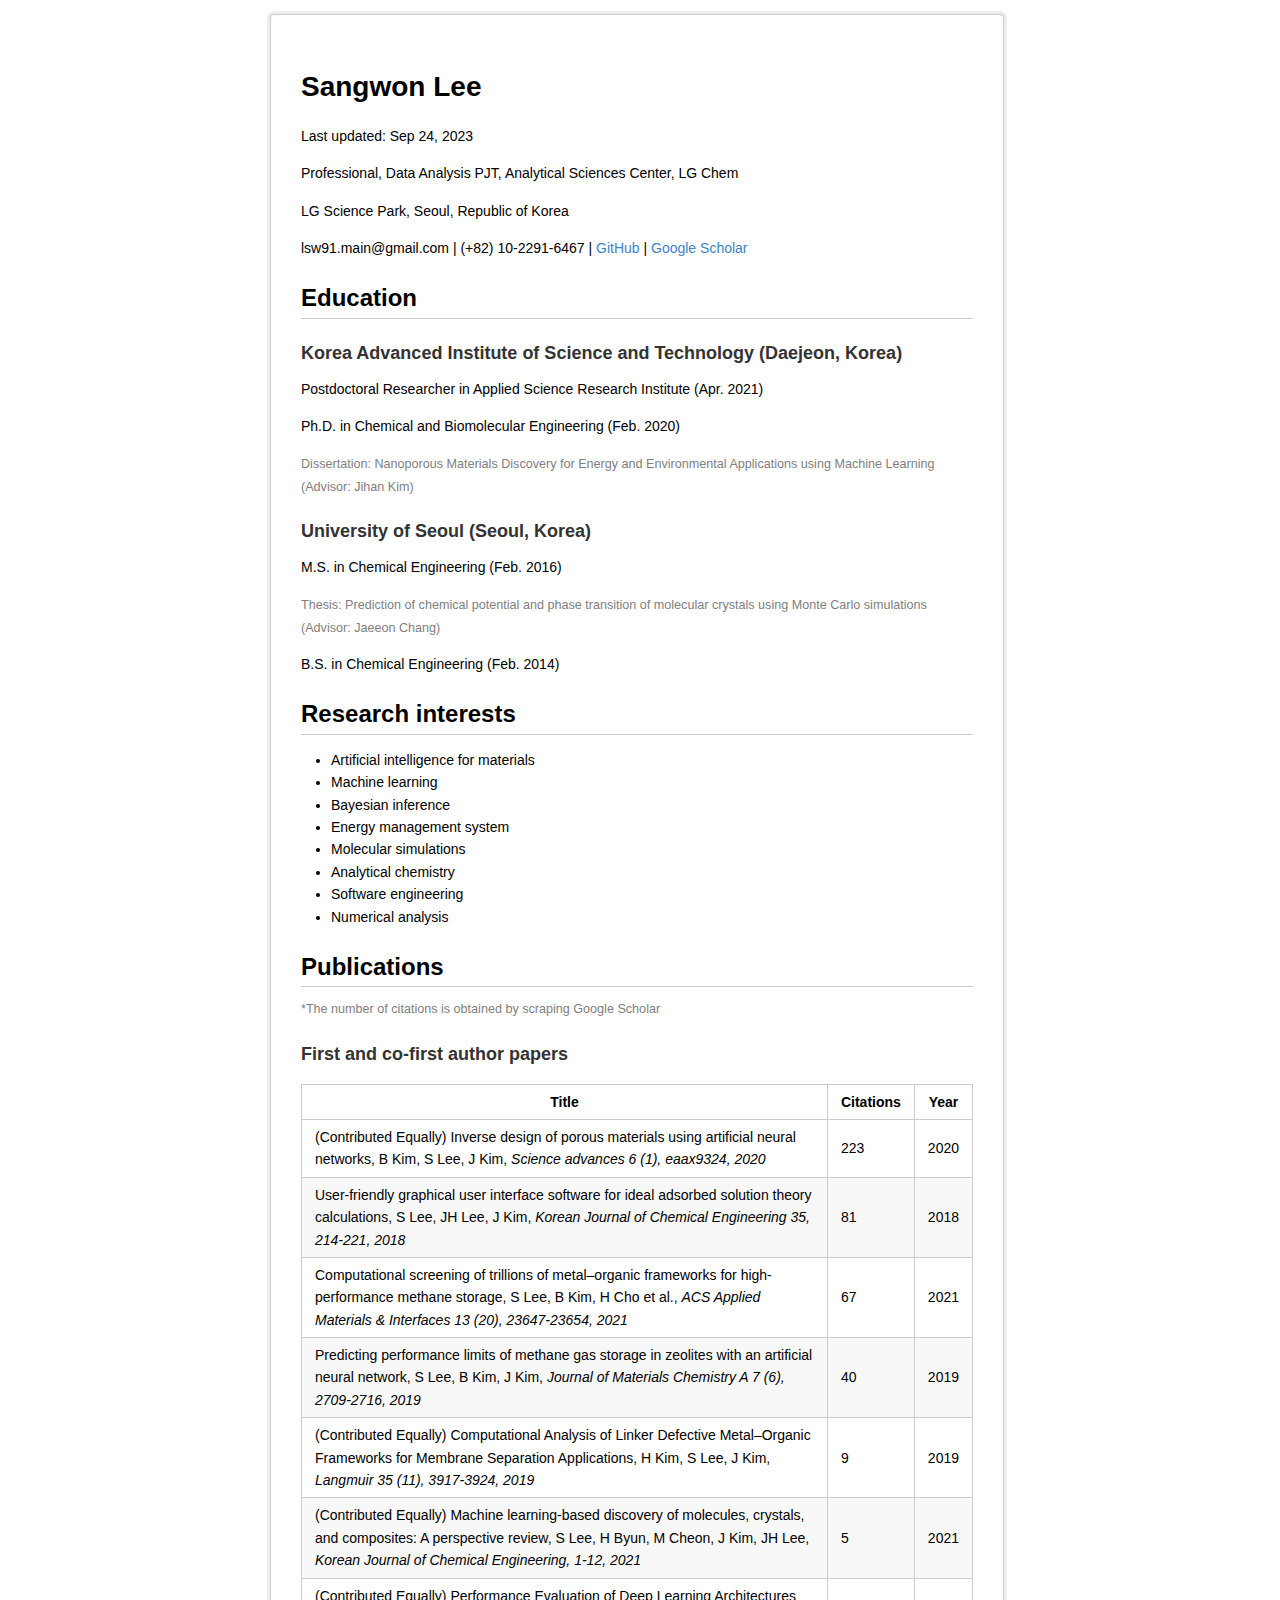
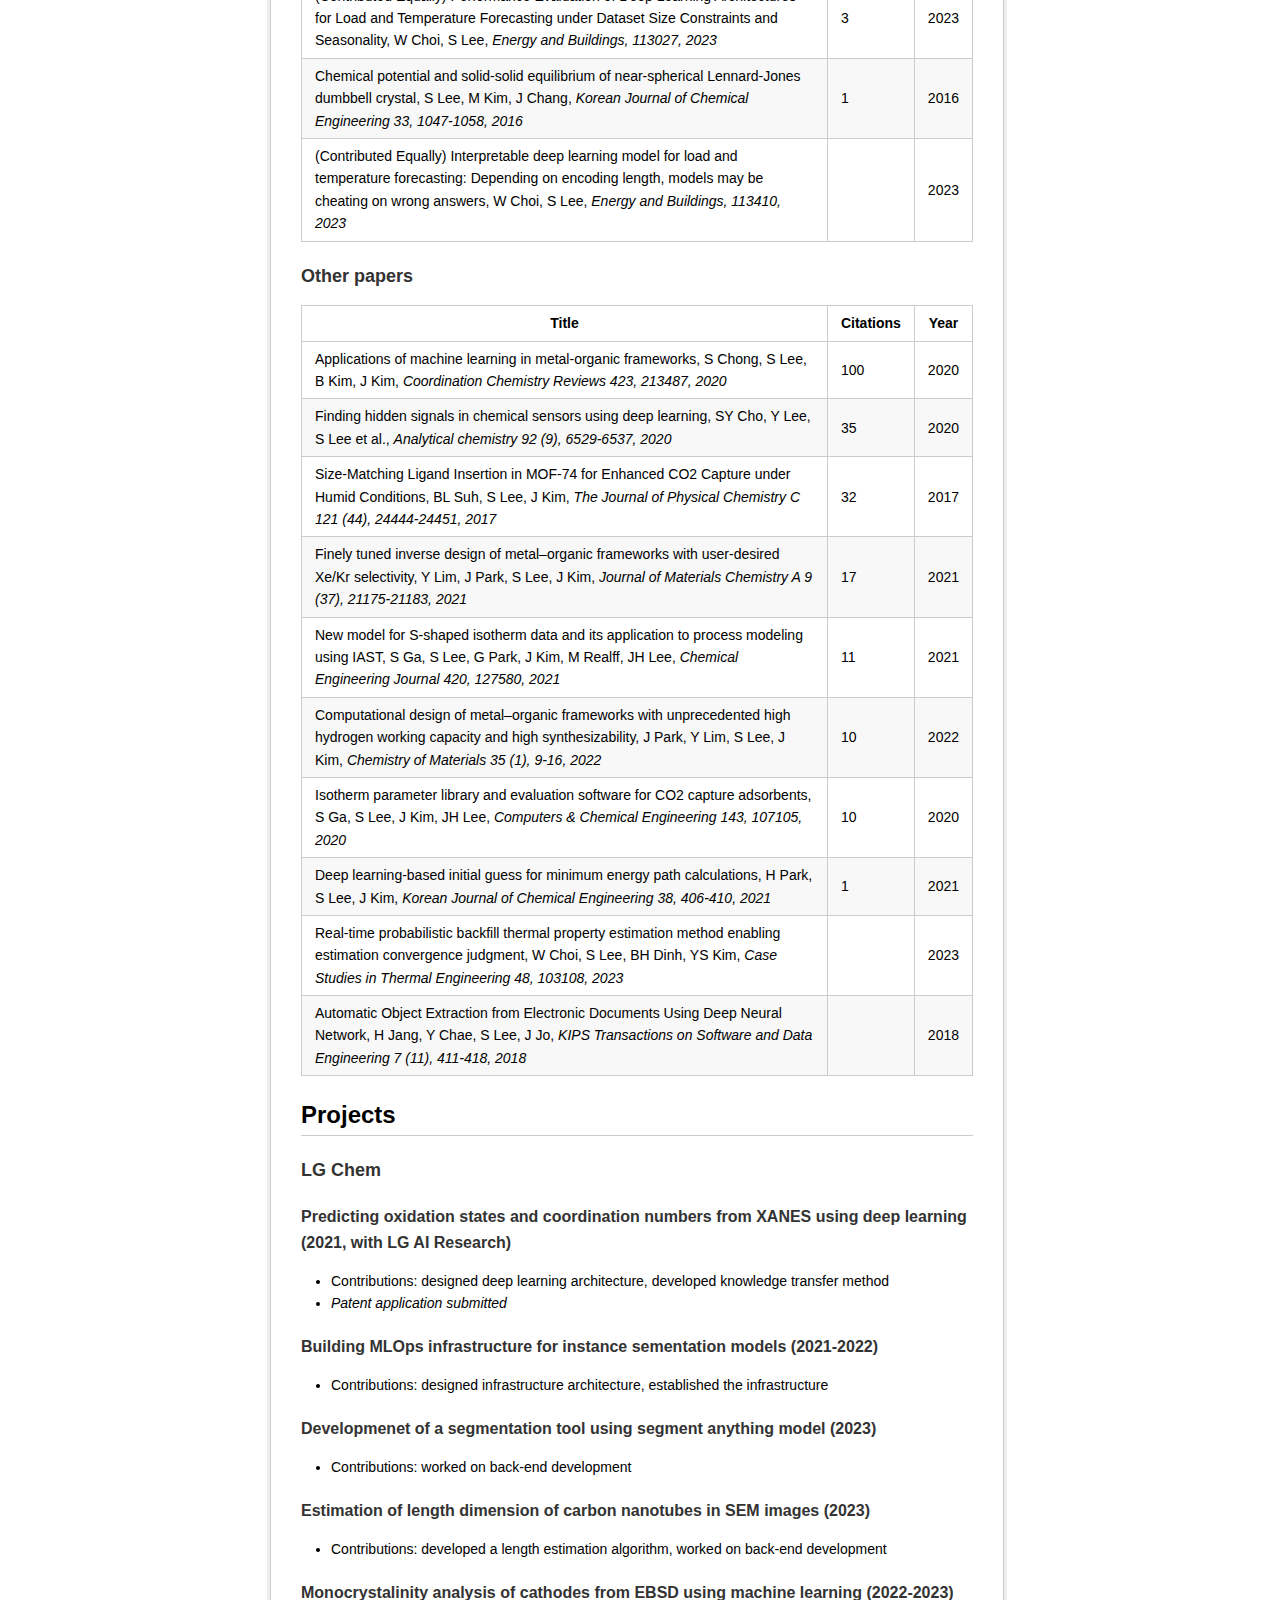
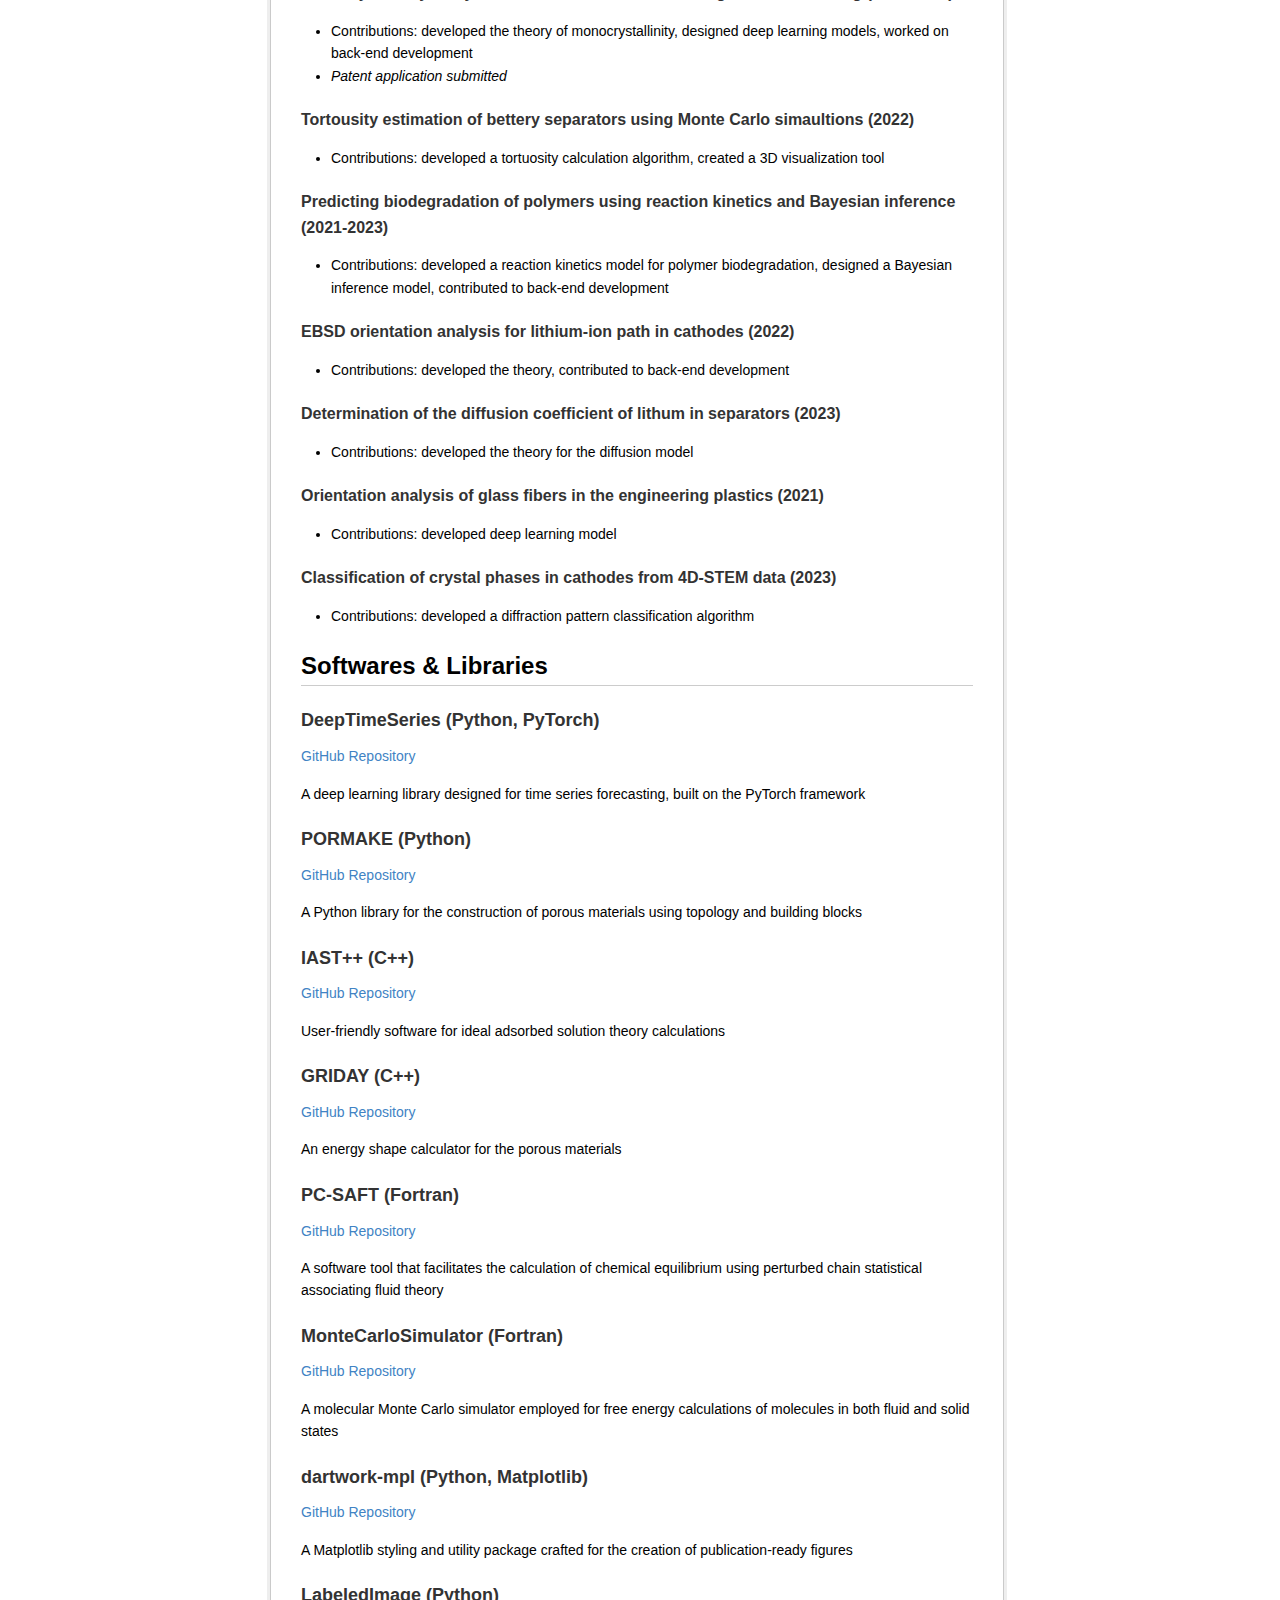
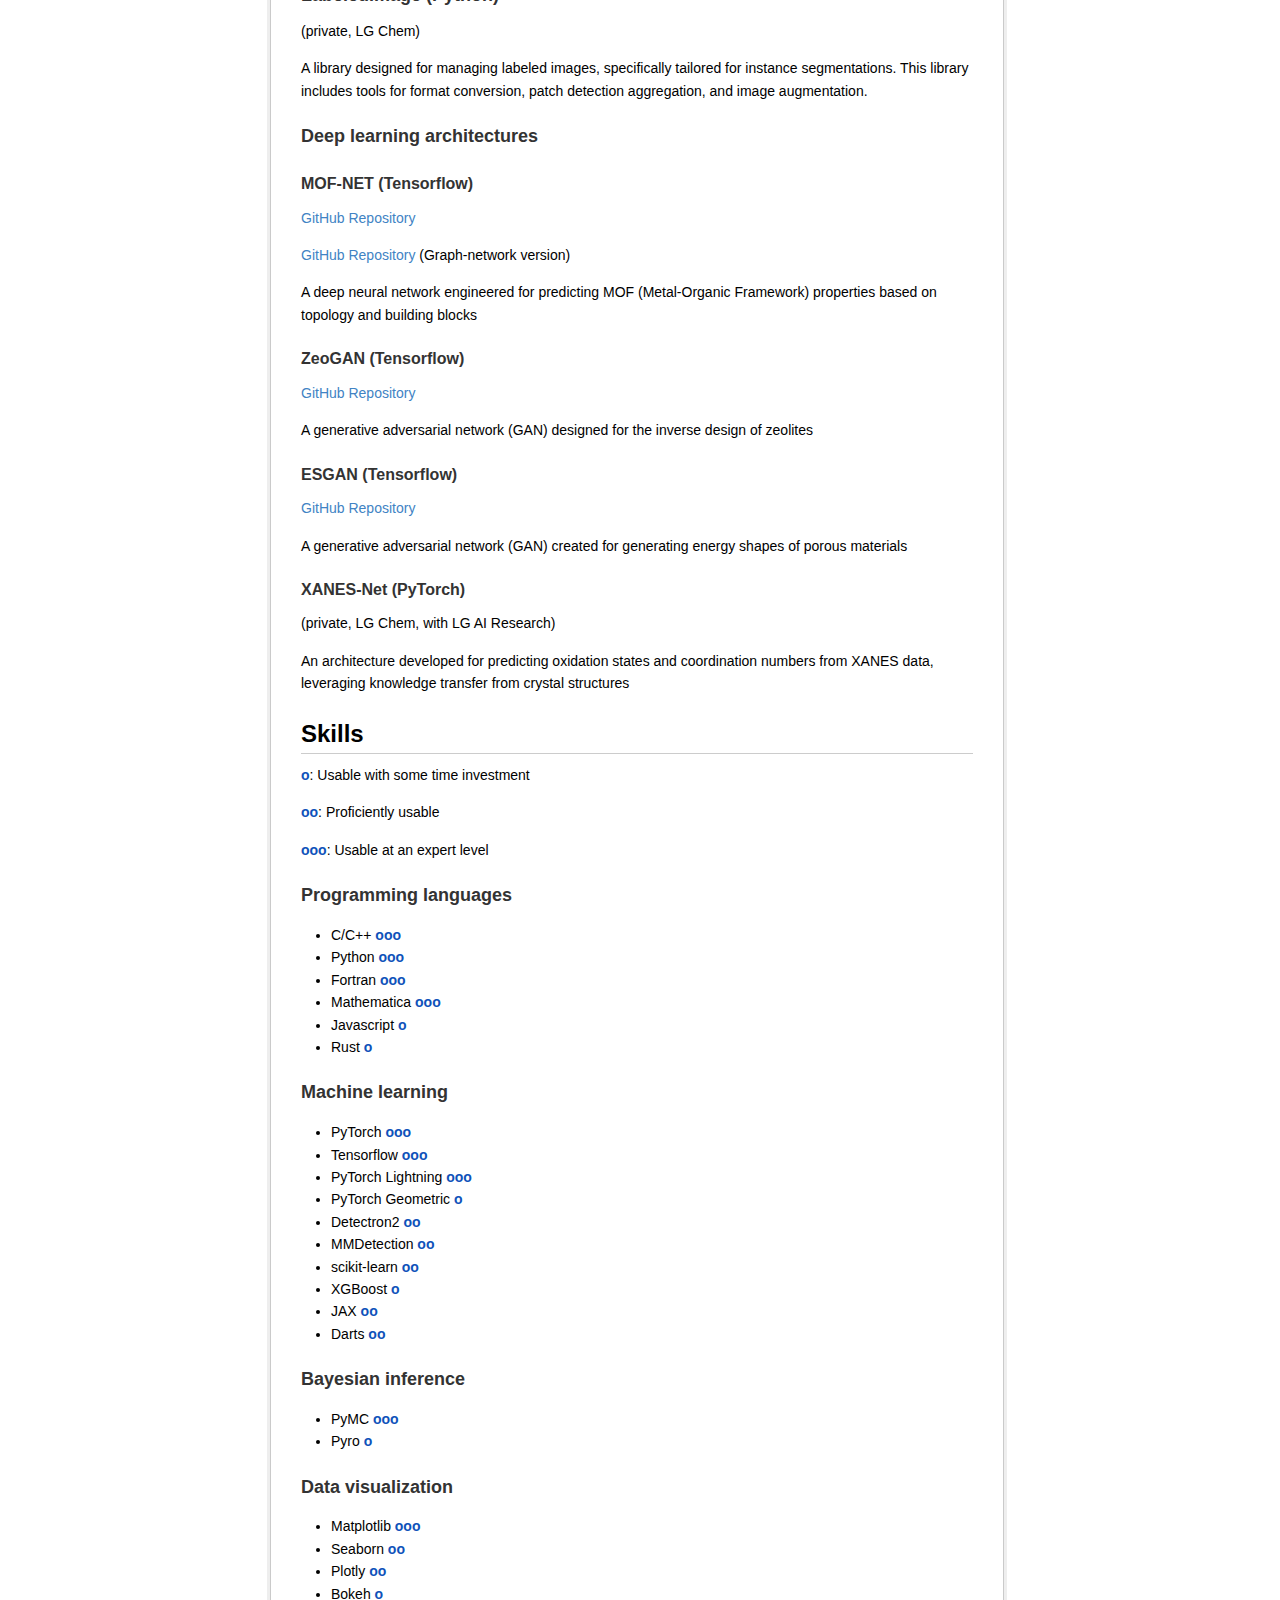
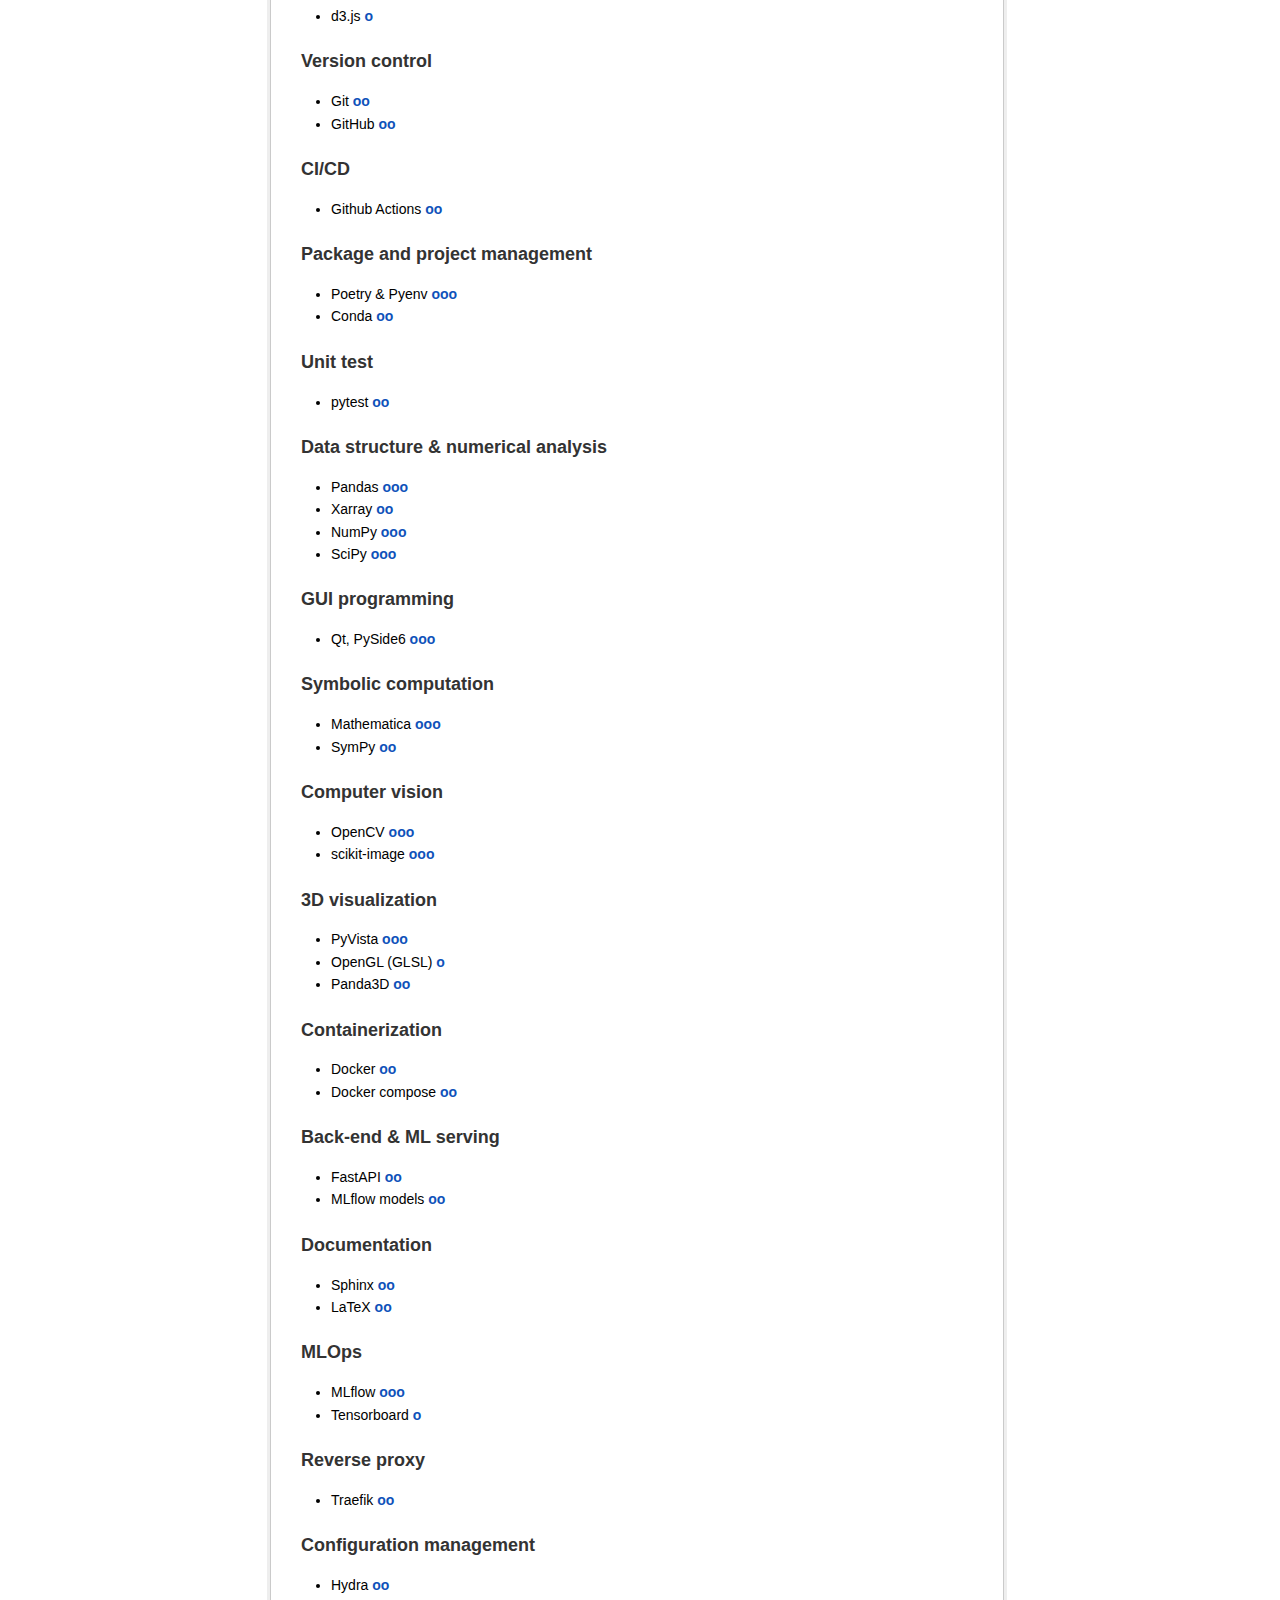
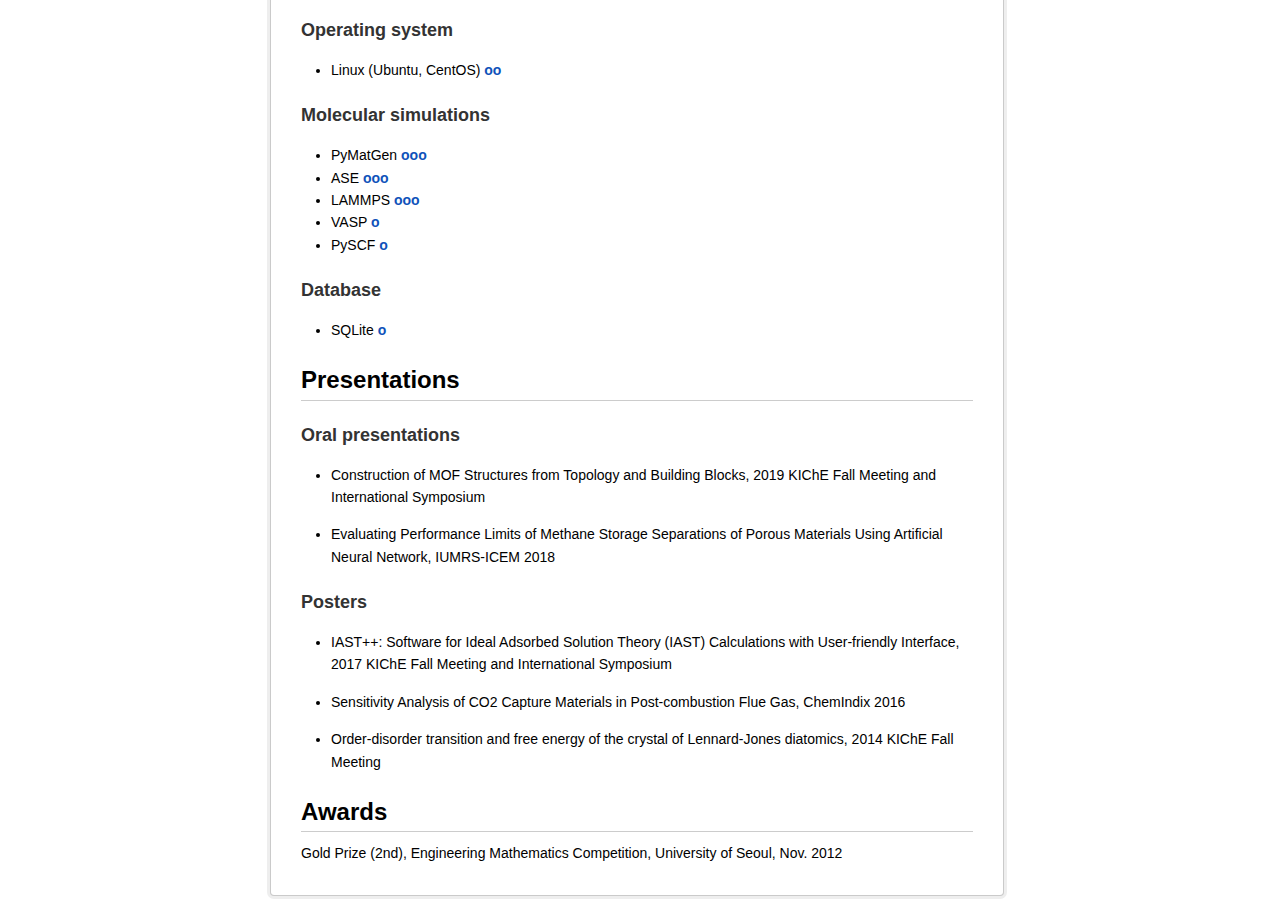
==== index.html @ 7bcf4562 "Update CV" ====
<!DOCTYPE html>
<html xmlns="http://www.w3.org/1999/xhtml" lang="" xml:lang="">
<head>
  <meta charset="utf-8" />
  <meta name="generator" content="pandoc" />
  <meta name="viewport" content="width=device-width, initial-scale=1.0, user-scalable=yes" />
  <title>Sangwon Lee</title>
  <style>
    code{white-space: pre-wrap;}
    span.smallcaps{font-variant: small-caps;}
    span.underline{text-decoration: underline;}
    div.column{display: inline-block; vertical-align: top; width: 50%;}
    div.hanging-indent{margin-left: 1.5em; text-indent: -1.5em;}
    ul.task-list{list-style: none;}
    .display.math{display: block; text-align: center; margin: 0.5rem auto;}
  </style>
  <link rel="stylesheet" href="github-pandoc.css" />
  <!--[if lt IE 9]>
    <script src="//cdnjs.cloudflare.com/ajax/libs/html5shiv/3.7.3/html5shiv-printshiv.min.js"></script>
  <![endif]-->
</head>
<body>
<header id="title-block-header">
<h1 class="title">Sangwon Lee</h1>
</header>
<p>Last updated: Sep 24, 2023</p>
<p>Professional, Data Analysis PJT, Analytical Sciences Center, LG
Chem</p>
<p>LG Science Park, Seoul, Republic of Korea</p>
<p>lsw91.main@gmail.com | (+82) 10-2291-6467 | <a
href="https://github.com/Sangwon91">GitHub</a> | <a
href="https://scholar.google.com/citations?user=-TInzSAAAAAJ">Google
Scholar</a></p>
<h2 id="education">Education</h2>
<h3
id="korea-advanced-institute-of-science-and-technology-daejeon-korea">Korea
Advanced Institute of Science and Technology (Daejeon, Korea)</h3>
<p>Postdoctoral Researcher in Applied Science Research Institute
(Apr. 2021)</p>
<p>Ph.D. in Chemical and Biomolecular Engineering (Feb. 2020)</p>
<p><span style="font-size: 90%; color: gray">Dissertation: Nanoporous
Materials Discovery for Energy and Environmental Applications using
Machine Learning (Advisor: Jihan Kim)</span></p>
<h3 id="university-of-seoul-seoul-korea">University of Seoul (Seoul,
Korea)</h3>
<p>M.S. in Chemical Engineering (Feb. 2016)</p>
<p><span style="font-size: 90%; color: gray">Thesis: Prediction of
chemical potential and phase transition of molecular crystals using
Monte Carlo simulations (Advisor: Jaeeon Chang)</span></p>
<p>B.S. in Chemical Engineering (Feb. 2014)</p>
<h2 id="research-interests">Research interests</h2>
<ul>
<li>Artificial intelligence for materials</li>
<li>Machine learning</li>
<li>Bayesian inference</li>
<li>Energy management system</li>
<li>Molecular simulations</li>
<li>Analytical chemistry</li>
<li>Software engineering</li>
<li>Numerical analysis</li>
</ul>
<h2 id="publications">Publications</h2>
<p><span style="font-size: 90%; color: gray">*The number of citations is
obtained by scraping Google Scholar</span></p>
<h3 id="first-and-co-first-author-papers">First and co-first author
papers</h3>
<table>
<colgroup>
<col style="width: 92%" />
<col style="width: 4%" />
<col style="width: 2%" />
</colgroup>
<thead>
<tr class="header">
<th>Title</th>
<th>Citations</th>
<th>Year</th>
</tr>
</thead>
<tbody>
<tr class="odd">
<td>(Contributed Equally) Inverse design of porous materials using
artificial neural networks, B Kim, S Lee, J Kim, <em>Science advances 6
(1), eaax9324, 2020</em></td>
<td>223</td>
<td>2020</td>
</tr>
<tr class="even">
<td>User-friendly graphical user interface software for ideal adsorbed
solution theory calculations, S Lee, JH Lee, J Kim, <em>Korean Journal
of Chemical Engineering 35, 214-221, 2018</em></td>
<td>81</td>
<td>2018</td>
</tr>
<tr class="odd">
<td>Computational screening of trillions of metal–organic frameworks for
high-performance methane storage, S Lee, B Kim, H Cho et al., <em>ACS
Applied Materials &amp; Interfaces 13 (20), 23647-23654, 2021</em></td>
<td>67</td>
<td>2021</td>
</tr>
<tr class="even">
<td>Predicting performance limits of methane gas storage in zeolites
with an artificial neural network, S Lee, B Kim, J Kim, <em>Journal of
Materials Chemistry A 7 (6), 2709-2716, 2019</em></td>
<td>40</td>
<td>2019</td>
</tr>
<tr class="odd">
<td>(Contributed Equally) Computational Analysis of Linker Defective
Metal–Organic Frameworks for Membrane Separation Applications, H Kim, S
Lee, J Kim, <em>Langmuir 35 (11), 3917-3924, 2019</em></td>
<td>9</td>
<td>2019</td>
</tr>
<tr class="even">
<td>(Contributed Equally) Machine learning-based discovery of molecules,
crystals, and composites: A perspective review, S Lee, H Byun, M Cheon,
J Kim, JH Lee, <em>Korean Journal of Chemical Engineering, 1-12,
2021</em></td>
<td>5</td>
<td>2021</td>
</tr>
<tr class="odd">
<td>(Contributed Equally) Performance Evaluation of Deep Learning
Architectures for Load and Temperature Forecasting under Dataset Size
Constraints and Seasonality, W Choi, S Lee, <em>Energy and Buildings,
113027, 2023</em></td>
<td>3</td>
<td>2023</td>
</tr>
<tr class="even">
<td>Chemical potential and solid-solid equilibrium of near-spherical
Lennard-Jones dumbbell crystal, S Lee, M Kim, J Chang, <em>Korean
Journal of Chemical Engineering 33, 1047-1058, 2016</em></td>
<td>1</td>
<td>2016</td>
</tr>
<tr class="odd">
<td>(Contributed Equally) Interpretable deep learning model for load and
temperature forecasting: Depending on encoding length, models may be
cheating on wrong answers, W Choi, S Lee, <em>Energy and Buildings,
113410, 2023</em></td>
<td></td>
<td>2023</td>
</tr>
</tbody>
</table>
<h3 id="other-papers">Other papers</h3>
<table>
<colgroup>
<col style="width: 92%" />
<col style="width: 5%" />
<col style="width: 2%" />
</colgroup>
<thead>
<tr class="header">
<th>Title</th>
<th>Citations</th>
<th>Year</th>
</tr>
</thead>
<tbody>
<tr class="odd">
<td>Applications of machine learning in metal-organic frameworks, S
Chong, S Lee, B Kim, J Kim, <em>Coordination Chemistry Reviews 423,
213487, 2020</em></td>
<td>100</td>
<td>2020</td>
</tr>
<tr class="even">
<td>Finding hidden signals in chemical sensors using deep learning, SY
Cho, Y Lee, S Lee et al., <em>Analytical chemistry 92 (9), 6529-6537,
2020</em></td>
<td>35</td>
<td>2020</td>
</tr>
<tr class="odd">
<td>Size-Matching Ligand Insertion in MOF-74 for Enhanced CO2 Capture
under Humid Conditions, BL Suh, S Lee, J Kim, <em>The Journal of
Physical Chemistry C 121 (44), 24444-24451, 2017</em></td>
<td>32</td>
<td>2017</td>
</tr>
<tr class="even">
<td>Finely tuned inverse design of metal–organic frameworks with
user-desired Xe/Kr selectivity, Y Lim, J Park, S Lee, J Kim, <em>Journal
of Materials Chemistry A 9 (37), 21175-21183, 2021</em></td>
<td>17</td>
<td>2021</td>
</tr>
<tr class="odd">
<td>New model for S-shaped isotherm data and its application to process
modeling using IAST, S Ga, S Lee, G Park, J Kim, M Realff, JH Lee,
<em>Chemical Engineering Journal 420, 127580, 2021</em></td>
<td>11</td>
<td>2021</td>
</tr>
<tr class="even">
<td>Computational design of metal–organic frameworks with unprecedented
high hydrogen working capacity and high synthesizability, J Park, Y Lim,
S Lee, J Kim, <em>Chemistry of Materials 35 (1), 9-16, 2022</em></td>
<td>10</td>
<td>2022</td>
</tr>
<tr class="odd">
<td>Isotherm parameter library and evaluation software for CO2 capture
adsorbents, S Ga, S Lee, J Kim, JH Lee, <em>Computers &amp; Chemical
Engineering 143, 107105, 2020</em></td>
<td>10</td>
<td>2020</td>
</tr>
<tr class="even">
<td>Deep learning-based initial guess for minimum energy path
calculations, H Park, S Lee, J Kim, <em>Korean Journal of Chemical
Engineering 38, 406-410, 2021</em></td>
<td>1</td>
<td>2021</td>
</tr>
<tr class="odd">
<td>Real-time probabilistic backfill thermal property estimation method
enabling estimation convergence judgment, W Choi, S Lee, BH Dinh, YS
Kim, <em>Case Studies in Thermal Engineering 48, 103108, 2023</em></td>
<td></td>
<td>2023</td>
</tr>
<tr class="even">
<td>Automatic Object Extraction from Electronic Documents Using Deep
Neural Network, H Jang, Y Chae, S Lee, J Jo, <em>KIPS Transactions on
Software and Data Engineering 7 (11), 411-418, 2018</em></td>
<td></td>
<td>2018</td>
</tr>
</tbody>
</table>
<h2 id="projects">Projects</h2>
<h3 id="lg-chem">LG Chem</h3>
<h4
id="predicting-oxidation-states-and-coordination-numbers-from-xanes-using-deep-learning-2021-with-lg-ai-research">Predicting
oxidation states and coordination numbers from XANES using deep learning
(2021, with LG AI Research)</h4>
<ul>
<li>Contributions: designed deep learning architecture, developed
knowledge transfer method</li>
<li><em>Patent application submitted</em></li>
</ul>
<h4
id="building-mlops-infrastructure-for-instance-sementation-models-2021-2022">Building
MLOps infrastructure for instance sementation models (2021-2022)</h4>
<ul>
<li>Contributions: designed infrastructure architecture, established the
infrastructure</li>
</ul>
<h4
id="developmenet-of-a-segmentation-tool-using-segment-anything-model-2023">Developmenet
of a segmentation tool using segment anything model (2023)</h4>
<ul>
<li>Contributions: worked on back-end development</li>
</ul>
<h4
id="estimation-of-length-dimension-of-carbon-nanotubes-in-sem-images-2023">Estimation
of length dimension of carbon nanotubes in SEM images (2023)</h4>
<ul>
<li>Contributions: developed a length estimation algorithm, worked on
back-end development</li>
</ul>
<h4
id="monocrystalinity-analysis-of-cathodes-from-ebsd-using-machine-learning-2022-2023">Monocrystalinity
analysis of cathodes from EBSD using machine learning (2022-2023)</h4>
<ul>
<li>Contributions: developed the theory of monocrystallinity, designed
deep learning models, worked on back-end development</li>
<li><em>Patent application submitted</em></li>
</ul>
<h4
id="tortousity-estimation-of-bettery-separators-using-monte-carlo-simaultions-2022">Tortousity
estimation of bettery separators using Monte Carlo simaultions
(2022)</h4>
<ul>
<li>Contributions: developed a tortuosity calculation algorithm, created
a 3D visualization tool</li>
</ul>
<h4
id="predicting-biodegradation-of-polymers-using-reaction-kinetics-and-bayesian-inference-2021-2023">Predicting
biodegradation of polymers using reaction kinetics and Bayesian
inference (2021-2023)</h4>
<ul>
<li>Contributions: developed a reaction kinetics model for polymer
biodegradation, designed a Bayesian inference model, contributed to
back-end development</li>
</ul>
<h4
id="ebsd-orientation-analysis-for-lithium-ion-path-in-cathodes-2022">EBSD
orientation analysis for lithium-ion path in cathodes (2022)</h4>
<ul>
<li>Contributions: developed the theory, contributed to back-end
development</li>
</ul>
<h4
id="determination-of-the-diffusion-coefficient-of-lithum-in-separators-2023">Determination
of the diffusion coefficient of lithum in separators (2023)</h4>
<ul>
<li>Contributions: developed the theory for the diffusion model</li>
</ul>
<h4
id="orientation-analysis-of-glass-fibers-in-the-engineering-plastics-2021">Orientation
analysis of glass fibers in the engineering plastics (2021)</h4>
<ul>
<li>Contributions: developed deep learning model</li>
</ul>
<h4
id="classification-of-crystal-phases-in-cathodes-from-4d-stem-data-2023">Classification
of crystal phases in cathodes from 4D-STEM data (2023)</h4>
<ul>
<li>Contributions: developed a diffraction pattern classification
algorithm</li>
</ul>
<h2 id="softwares-libraries">Softwares &amp; Libraries</h2>
<h3 id="deeptimeseries-python-pytorch">DeepTimeSeries (Python,
PyTorch)</h3>
<p><a href="https://github.com/BET-lab/DeepTimeSeries">GitHub
Repository</a></p>
<p>A deep learning library designed for time series forecasting, built
on the PyTorch framework</p>
<h3 id="pormake-python">PORMAKE (Python)</h3>
<p><a href="https://github.com/Sangwon91/PORMAKE">GitHub
Repository</a></p>
<p>A Python library for the construction of porous materials using
topology and building blocks</p>
<h3 id="iast-c">IAST++ (C++)</h3>
<p><a href="https://github.com/Sangwon91/IASTpp">GitHub
Repository</a></p>
<p>User-friendly software for ideal adsorbed solution theory
calculations</p>
<h3 id="griday-c">GRIDAY (C++)</h3>
<p><a href="https://github.com/Sangwon91/GRIDAY">GitHub
Repository</a></p>
<p>An energy shape calculator for the porous materials</p>
<h3 id="pc-saft-fortran">PC-SAFT (Fortran)</h3>
<p><a href="https://github.com/Sangwon91/PC-SAFT">GitHub
Repository</a></p>
<p>A software tool that facilitates the calculation of chemical
equilibrium using perturbed chain statistical associating fluid
theory</p>
<h3 id="montecarlosimulator-fortran">MonteCarloSimulator (Fortran)</h3>
<p><a href="https://github.com/Sangwon91/MonteCarloSimulator">GitHub
Repository</a></p>
<p>A molecular Monte Carlo simulator employed for free energy
calculations of molecules in both fluid and solid states</p>
<h3 id="dartwork-mpl-python-matplotlib">dartwork-mpl (Python,
Matplotlib)</h3>
<p><a href="https://github.com/BET-lab/dartwork-mpl">GitHub
Repository</a></p>
<p>A Matplotlib styling and utility package crafted for the creation of
publication-ready figures</p>
<h3 id="labeledimage-python">LabeledImage (Python)</h3>
<p>(private, LG Chem)</p>
<p>A library designed for managing labeled images, specifically tailored
for instance segmentations. This library includes tools for format
conversion, patch detection aggregation, and image augmentation.</p>
<h3 id="deep-learning-architectures">Deep learning architectures</h3>
<h4 id="mof-net-tensorflow">MOF-NET (Tensorflow)</h4>
<p><a href="https://github.com/Sangwon91/MOF-NET">GitHub
Repository</a></p>
<p><a href="https://github.com/Sangwon91/MOF-NET-GRAPH">GitHub
Repository</a> (Graph-network version)</p>
<p>A deep neural network engineered for predicting MOF (Metal-Organic
Framework) properties based on topology and building blocks</p>
<h4 id="zeogan-tensorflow">ZeoGAN (Tensorflow)</h4>
<p><a href="https://github.com/Sangwon91/ZeoGAN">GitHub
Repository</a></p>
<p>A generative adversarial network (GAN) designed for the inverse
design of zeolites</p>
<h4 id="esgan-tensorflow">ESGAN (Tensorflow)</h4>
<p><a href="https://github.com/Sangwon91/ESGAN">GitHub
Repository</a></p>
<p>A generative adversarial network (GAN) created for generating energy
shapes of porous materials</p>
<h4 id="xanes-net-pytorch">XANES-Net (PyTorch)</h4>
<p>(private, LG Chem, with LG AI Research)</p>
<p>An architecture developed for predicting oxidation states and
coordination numbers from XANES data, leveraging knowledge transfer from
crystal structures</p>
<h2 id="skills">Skills</h2>
<p><span style="color:#0F52BA;"><b>o</b></span>: Usable with some time
investment</p>
<p><span style="color:#0F52BA;"><b>oo</b></span>: Proficiently
usable</p>
<p><span style="color:#0F52BA;"><b>ooo</b></span>: Usable at an expert
level</p>
<h3 id="programming-languages">Programming languages</h3>
<ul>
<li>C/C++ <span style="color:#0F52BA;"><b>ooo</b></span></li>
<li>Python <span style="color:#0F52BA;"><b>ooo</b></span></li>
<li>Fortran <span style="color:#0F52BA;"><b>ooo</b></span></li>
<li>Mathematica <span style="color:#0F52BA;"><b>ooo</b></span></li>
<li>Javascript <span style="color:#0F52BA;"><b>o</b></span></li>
<li>Rust <span style="color:#0F52BA;"><b>o</b></span></li>
</ul>
<h3 id="machine-learning">Machine learning</h3>
<ul>
<li>PyTorch <span style="color:#0F52BA;"><b>ooo</b></span></li>
<li>Tensorflow <span style="color:#0F52BA;"><b>ooo</b></span></li>
<li>PyTorch Lightning <span
style="color:#0F52BA;"><b>ooo</b></span></li>
<li>PyTorch Geometric <span style="color:#0F52BA;"><b>o</b></span></li>
<li>Detectron2 <span style="color:#0F52BA;"><b>oo</b></span></li>
<li>MMDetection <span style="color:#0F52BA;"><b>oo</b></span></li>
<li>scikit-learn <span style="color:#0F52BA;"><b>oo</b></span></li>
<li>XGBoost <span style="color:#0F52BA;"><b>o</b></span></li>
<li>JAX <span style="color:#0F52BA;"><b>oo</b></span></li>
<li>Darts <span style="color:#0F52BA;"><b>oo</b></span></li>
</ul>
<h3 id="bayesian-inference">Bayesian inference</h3>
<ul>
<li>PyMC <span style="color:#0F52BA;"><b>ooo</b></span></li>
<li>Pyro <span style="color:#0F52BA;"><b>o</b></span></li>
</ul>
<h3 id="data-visualization">Data visualization</h3>
<ul>
<li>Matplotlib <span style="color:#0F52BA;"><b>ooo</b></span></li>
<li>Seaborn <span style="color:#0F52BA;"><b>oo</b></span></li>
<li>Plotly <span style="color:#0F52BA;"><b>oo</b></span></li>
<li>Bokeh <span style="color:#0F52BA;"><b>o</b></span></li>
<li>d3.js <span style="color:#0F52BA;"><b>o</b></span></li>
</ul>
<h3 id="version-control">Version control</h3>
<ul>
<li>Git <span style="color:#0F52BA;"><b>oo</b></span></li>
<li>GitHub <span style="color:#0F52BA;"><b>oo</b></span></li>
</ul>
<h3 id="cicd">CI/CD</h3>
<ul>
<li>Github Actions <span style="color:#0F52BA;"><b>oo</b></span></li>
</ul>
<h3 id="package-and-project-management">Package and project
management</h3>
<ul>
<li>Poetry &amp; Pyenv <span
style="color:#0F52BA;"><b>ooo</b></span></li>
<li>Conda <span style="color:#0F52BA;"><b>oo</b></span></li>
</ul>
<h3 id="unit-test">Unit test</h3>
<ul>
<li>pytest <span style="color:#0F52BA;"><b>oo</b></span></li>
</ul>
<h3 id="data-structure-numerical-analysis">Data structure &amp;
numerical analysis</h3>
<ul>
<li>Pandas <span style="color:#0F52BA;"><b>ooo</b></span></li>
<li>Xarray <span style="color:#0F52BA;"><b>oo</b></span></li>
<li>NumPy <span style="color:#0F52BA;"><b>ooo</b></span></li>
<li>SciPy <span style="color:#0F52BA;"><b>ooo</b></span></li>
</ul>
<h3 id="gui-programming">GUI programming</h3>
<ul>
<li>Qt, PySide6 <span style="color:#0F52BA;"><b>ooo</b></span></li>
</ul>
<h3 id="symbolic-computation">Symbolic computation</h3>
<ul>
<li>Mathematica <span style="color:#0F52BA;"><b>ooo</b></span></li>
<li>SymPy <span style="color:#0F52BA;"><b>oo</b></span></li>
</ul>
<h3 id="computer-vision">Computer vision</h3>
<ul>
<li>OpenCV <span style="color:#0F52BA;"><b>ooo</b></span></li>
<li>scikit-image <span style="color:#0F52BA;"><b>ooo</b></span></li>
</ul>
<h3 id="d-visualization">3D visualization</h3>
<ul>
<li>PyVista <span style="color:#0F52BA;"><b>ooo</b></span></li>
<li>OpenGL (GLSL) <span style="color:#0F52BA;"><b>o</b></span></li>
<li>Panda3D <span style="color:#0F52BA;"><b>oo</b></span></li>
</ul>
<h3 id="containerization">Containerization</h3>
<ul>
<li>Docker <span style="color:#0F52BA;"><b>oo</b></span></li>
<li>Docker compose <span style="color:#0F52BA;"><b>oo</b></span></li>
</ul>
<h3 id="back-end-ml-serving">Back-end &amp; ML serving</h3>
<ul>
<li>FastAPI <span style="color:#0F52BA;"><b>oo</b></span></li>
<li>MLflow models <span style="color:#0F52BA;"><b>oo</b></span></li>
</ul>
<h3 id="documentation">Documentation</h3>
<ul>
<li>Sphinx <span style="color:#0F52BA;"><b>oo</b></span></li>
<li>LaTeX <span style="color:#0F52BA;"><b>oo</b></span></li>
</ul>
<h3 id="mlops">MLOps</h3>
<ul>
<li>MLflow <span style="color:#0F52BA;"><b>ooo</b></span></li>
<li>Tensorboard <span style="color:#0F52BA;"><b>o</b></span></li>
</ul>
<h3 id="reverse-proxy">Reverse proxy</h3>
<ul>
<li>Traefik <span style="color:#0F52BA;"><b>oo</b></span></li>
</ul>
<h3 id="configuration-management">Configuration management</h3>
<ul>
<li>Hydra <span style="color:#0F52BA;"><b>oo</b></span></li>
</ul>
<h3 id="operating-system">Operating system</h3>
<ul>
<li>Linux (Ubuntu, CentOS) <span
style="color:#0F52BA;"><b>oo</b></span></li>
</ul>
<h3 id="molecular-simulations">Molecular simulations</h3>
<ul>
<li>PyMatGen <span style="color:#0F52BA;"><b>ooo</b></span></li>
<li>ASE <span style="color:#0F52BA;"><b>ooo</b></span></li>
<li>LAMMPS <span style="color:#0F52BA;"><b>ooo</b></span></li>
<li>VASP <span style="color:#0F52BA;"><b>o</b></span></li>
<li>PySCF <span style="color:#0F52BA;"><b>o</b></span></li>
</ul>
<h3 id="database">Database</h3>
<ul>
<li>SQLite <span style="color:#0F52BA;"><b>o</b></span></li>
</ul>
<h2 id="presentations">Presentations</h2>
<h3 id="oral-presentations">Oral presentations</h3>
<ul>
<li><p>Construction of MOF Structures from Topology and Building Blocks,
2019 KIChE Fall Meeting and International Symposium</p></li>
<li><p>Evaluating Performance Limits of Methane Storage Separations of
Porous Materials Using Artificial Neural Network, IUMRS-ICEM
2018</p></li>
</ul>
<h3 id="posters">Posters</h3>
<ul>
<li><p>IAST++: Software for Ideal Adsorbed Solution Theory (IAST)
Calculations with User-friendly Interface, 2017 KIChE Fall Meeting and
International Symposium</p></li>
<li><p>Sensitivity Analysis of CO2 Capture Materials in Post-combustion
Flue Gas, ChemIndix 2016</p></li>
<li><p>Order-disorder transition and free energy of the crystal of
Lennard-Jones diatomics, 2014 KIChE Fall Meeting</p></li>
</ul>
<h2 id="awards">Awards</h2>
<p>Gold Prize (2nd), Engineering Mathematics Competition, University of
Seoul, Nov. 2012</p>
</body>
</html>
---- github-pandoc.css ----
/*! normalize.css v2.1.3 | MIT License | git.io/normalize */

/* ==========================================================================
   HTML5 display definitions
   ========================================================================== */

/**
 * Correct `block` display not defined in IE 8/9.
 */

article,
aside,
details,
figcaption,
figure,
footer,
header,
hgroup,
main,
nav,
section,
summary {
    display: block;
}

/**
  * Correct `inline-block` display not defined in IE 8/9.
  */

audio,
canvas,
video {
    display: inline-block;
}

/**
  * Prevent modern browsers from displaying `audio` without controls.
  * Remove excess height in iOS 5 devices.
  */

audio:not([controls]) {
    display: none;
    height: 0;
}

/**
  * Address `[hidden]` styling not present in IE 8/9.
  * Hide the `template` element in IE, Safari, and Firefox < 22.
  */

[hidden],
template {
    display: none;
}

/* ==========================================================================
    Base
    ========================================================================== */

/**
  * 1. Set default font family to sans-serif.
  * 2. Prevent iOS text size adjust after orientation change, without disabling
  *    user zoom.
  */

html {
    font-family: sans-serif;
    /* 1 */
    -ms-text-size-adjust: 100%;
    /* 2 */
    -webkit-text-size-adjust: 100%;
    /* 2 */
}

/**
  * Remove default margin.
  */

body {
    margin: 0;
}

/* ==========================================================================
    Links
    ========================================================================== */

/**
  * Remove the gray background color from active links in IE 10.
  */

a {
    background: transparent;
}

/**
  * Address `outline` inconsistency between Chrome and other browsers.
  */

a:focus {
    outline: thin dotted;
}

/**
  * Improve readability when focused and also mouse hovered in all browsers.
  */

a:active,
a:hover {
    outline: 0;
}

/* ==========================================================================
    Typography
    ========================================================================== */

/**
  * Address variable `h1` font-size and margin within `section` and `article`
  * contexts in Firefox 4+, Safari 5, and Chrome.
  */

h1 {
    font-size: 2em;
    margin: 0.67em 0;
}

/**
  * Address styling not present in IE 8/9, Safari 5, and Chrome.
  */

abbr[title] {
    border-bottom: 1px dotted;
}

/**
  * Address style set to `bolder` in Firefox 4+, Safari 5, and Chrome.
  */

b,
strong {
    font-weight: bold;
}

/**
  * Address styling not present in Safari 5 and Chrome.
  */

dfn {
    font-style: italic;
}

/**
  * Address differences between Firefox and other browsers.
  */

hr {
    -moz-box-sizing: content-box;
    box-sizing: content-box;
    height: 0;
}

/**
  * Address styling not present in IE 8/9.
  */

mark {
    background: #ff0;
    color: #000;
}

/**
  * Correct font family set oddly in Safari 5 and Chrome.
  */

code,
kbd,
pre,
samp {
    font-family: monospace, serif;
    font-size: 1em;
}

/**
  * Improve readability of pre-formatted text in all browsers.
  */

pre {
    white-space: pre-wrap;
}

/**
  * Set consistent quote types.
  */

q {
    quotes: "\201C" "\201D" "\2018" "\2019";
}

/**
  * Address inconsistent and variable font size in all browsers.
  */

small {
    font-size: 80%;
}

/**
  * Prevent `sub` and `sup` affecting `line-height` in all browsers.
  */

sub,
sup {
    font-size: 75%;
    line-height: 0;
    position: relative;
    vertical-align: baseline;
}

sup {
    top: -0.5em;
}

sub {
    bottom: -0.25em;
}

/* ==========================================================================
    Embedded content
    ========================================================================== */

/**
  * Remove border when inside `a` element in IE 8/9.
  */

img {
    border: 0;
}

/**
  * Correct overflow displayed oddly in IE 9.
  */

svg:not(:root) {
    overflow: hidden;
}

/* ==========================================================================
    Figures
    ========================================================================== */

/**
  * Address margin not present in IE 8/9 and Safari 5.
  */

figure {
    margin: 0;
}

/* ==========================================================================
    Forms
    ========================================================================== */

/**
  * Define consistent border, margin, and padding.
  */

fieldset {
    border: 1px solid #c0c0c0;
    margin: 0 2px;
    padding: 0.35em 0.625em 0.75em;
}

/**
  * 1. Correct `color` not being inherited in IE 8/9.
  * 2. Remove padding so people aren't caught out if they zero out fieldsets.
  */

legend {
    border: 0;
    /* 1 */
    padding: 0;
    /* 2 */
}

/**
  * 1. Correct font family not being inherited in all browsers.
  * 2. Correct font size not being inherited in all browsers.
  * 3. Address margins set differently in Firefox 4+, Safari 5, and Chrome.
  */

button,
input,
select,
textarea {
    font-family: inherit;
    /* 1 */
    font-size: 100%;
    /* 2 */
    margin: 0;
    /* 3 */
}

/**
  * Address Firefox 4+ setting `line-height` on `input` using `!important` in
  * the UA stylesheet.
  */

button,
input {
    line-height: normal;
}

/**
  * Address inconsistent `text-transform` inheritance for `button` and `select`.
  * All other form control elements do not inherit `text-transform` values.
  * Correct `button` style inheritance in Chrome, Safari 5+, and IE 8+.
  * Correct `select` style inheritance in Firefox 4+ and Opera.
  */

button,
select {
    text-transform: none;
}

/**
  * 1. Avoid the WebKit bug in Android 4.0.* where (2) destroys native `audio`
  *    and `video` controls.
  * 2. Correct inability to style clickable `input` types in iOS.
  * 3. Improve usability and consistency of cursor style between image-type
  *    `input` and others.
  */

button,
html input[type="button"],
/* 1 */
input[type="reset"],
input[type="submit"] {
    -webkit-appearance: button;
    /* 2 */
    cursor: pointer;
    /* 3 */
}

/**
  * Re-set default cursor for disabled elements.
  */

button[disabled],
html input[disabled] {
    cursor: default;
}

/**
  * 1. Address box sizing set to `content-box` in IE 8/9/10.
  * 2. Remove excess padding in IE 8/9/10.
  */

input[type="checkbox"],
input[type="radio"] {
    box-sizing: border-box;
    /* 1 */
    padding: 0;
    /* 2 */
}

/**
  * 1. Address `appearance` set to `searchfield` in Safari 5 and Chrome.
  * 2. Address `box-sizing` set to `border-box` in Safari 5 and Chrome
  *    (include `-moz` to future-proof).
  */

input[type="search"] {
    -webkit-appearance: textfield;
    /* 1 */
    -moz-box-sizing: content-box;
    -webkit-box-sizing: content-box;
    /* 2 */
    box-sizing: content-box;
}

/**
  * Remove inner padding and search cancel button in Safari 5 and Chrome
  * on OS X.
  */

input[type="search"]::-webkit-search-cancel-button,
input[type="search"]::-webkit-search-decoration {
    -webkit-appearance: none;
}

/**
  * Remove inner padding and border in Firefox 4+.
  */

button::-moz-focus-inner,
input::-moz-focus-inner {
    border: 0;
    padding: 0;
}

/**
  * 1. Remove default vertical scrollbar in IE 8/9.
  * 2. Improve readability and alignment in all browsers.
  */

textarea {
    overflow: auto;
    /* 1 */
    vertical-align: top;
    /* 2 */
}

/* ==========================================================================
    Tables
    ========================================================================== */

/**
  * Remove most spacing between table cells.
  */

table {
    border-collapse: collapse;
    border-spacing: 0;
}

.go-top {
    position: fixed;
    bottom: 2em;
    right: 2em;
    text-decoration: none;
    background-color: #E0E0E0;
    font-size: 12px;
    padding: 1em;
    display: inline;
}

/* Github css */

html,
body {
    margin: auto;
    padding-right: 1em;
    padding-left: 1em;
    max-width: 48em;
    color: black;
}

*:not('#mkdbuttons') {
    margin: 0;
    padding: 0
}

body {
    font: 13.34px helvetica, arial, freesans, clean, sans-serif;
    -webkit-font-smoothing: subpixel-antialiased;
    line-height: 1.4;
    padding: 3px;
    background: #fff;
    border-radius: 3px;
    -moz-border-radius: 3px;
    -webkit-border-radius: 3px
}

p {
    margin: 1em 0
}

a {
    color: #4183c4;
    text-decoration: none
}

body {
    background-color: #fff;
    padding: 30px;
    margin: 15px;
    font-size: 14px;
    line-height: 1.6
}

body>*:first-child {
    margin-top: 0 !important
}

body>*:last-child {
    margin-bottom: 0 !important
}

@media screen {
    body {
        box-shadow: 0 0 0 1px #cacaca, 0 0 0 4px #eee
    }
}

h1,
h2,
h3,
h4,
h5,
h6 {
    margin: 20px 0 10px;
    padding: 0;
    font-weight: bold;
    -webkit-font-smoothing: subpixel-antialiased;
    cursor: text
}

h1 {
    font-size: 28px;
    color: #000
}

h2 {
    font-size: 24px;
    border-bottom: 1px solid #ccc;
    color: #000
}

h3 {
    font-size: 18px;
    color: #333
}

h4 {
    font-size: 16px;
    color: #333
}

h5 {
    font-size: 14px;
    color: #333
}

h6 {
    color: #777;
    font-size: 14px
}

p,
blockquote,
table,
pre {
    margin: 15px 0
}

ul {
    padding-left: 30px
}

ol {
    padding-left: 30px
}

ol li ul:first-of-type {
    margin-top: 0
}

hr {
    background: transparent url([data-uri]) repeat-x 0 0;
    border: 0 none;
    color: #ccc;
    height: 4px;
    padding: 0
}

body>h2:first-child {
    margin-top: 0;
    padding-top: 0
}

body>h1:first-child {
    margin-top: 0;
    padding-top: 0
}

body>h1:first-child+h2 {
    margin-top: 0;
    padding-top: 0
}

body>h3:first-child,
body>h4:first-child,
body>h5:first-child,
body>h6:first-child {
    margin-top: 0;
    padding-top: 0
}

a:first-child h1,
a:first-child h2,
a:first-child h3,
a:first-child h4,
a:first-child h5,
a:first-child h6 {
    margin-top: 0;
    padding-top: 0
}

h1+p,
h2+p,
h3+p,
h4+p,
h5+p,
h6+p,
ul li>:first-child,
ol li>:first-child {
    margin-top: 0
}

dl {
    padding: 0
}

dl dt {
    font-size: 14px;
    font-weight: bold;
    font-style: italic;
    padding: 0;
    margin: 15px 0 5px
}

dl dt:first-child {
    padding: 0
}

dl dt>:first-child {
    margin-top: 0
}

dl dt>:last-child {
    margin-bottom: 0
}

dl dd {
    margin: 0 0 15px;
    padding: 0 15px
}

dl dd>:first-child {
    margin-top: 0
}

dl dd>:last-child {
    margin-bottom: 0
}

blockquote {
    border-left: 4px solid #DDD;
    padding: 0 15px;
    color: #777
}

blockquote>:first-child {
    margin-top: 0
}

blockquote>:last-child {
    margin-bottom: 0
}

table {
    border-collapse: collapse;
    border-spacing: 0;
    font-size: 100%;
    font: inherit
}

table th {
    font-weight: bold;
    border: 1px solid #ccc;
    padding: 6px 13px
}

table td {
    border: 1px solid #ccc;
    padding: 6px 13px
}

table tr {
    border-top: 1px solid #ccc;
    background-color: #fff
}

table tr:nth-child(2n) {
    background-color: #f8f8f8
}

img {
    max-width: 100%
}

code,
tt {
    margin: 0 2px;
    padding: 0 5px;
    white-space: nowrap;
    border: 1px solid #eaeaea;
    background-color: #f8f8f8;
    border-radius: 3px;
    font-family: Consolas, 'Liberation Mono', Courier, monospace;
    font-size: 12px;
    color: #333
}

pre>code {
    margin: 0;
    padding: 0;
    white-space: pre;
    border: 0;
    background: transparent
}

.highlight pre {
    background-color: #f8f8f8;
    border: 1px solid #ccc;
    font-size: 13px;
    line-height: 19px;
    overflow: auto;
    padding: 6px 10px;
    border-radius: 3px
}

pre {
    background-color: #f8f8f8;
    border: 1px solid #ccc;
    font-size: 13px;
    line-height: 19px;
    overflow: auto;
    padding: 6px 10px;
    border-radius: 3px
}

pre code,
pre tt {
    background-color: transparent;
    border: 0
}

.poetry pre {
    font-family: Georgia, Garamond, serif !important;
    font-style: italic;
    font-size: 110% !important;
    line-height: 1.6em;
    display: block;
    margin-left: 1em
}

.poetry pre code {
    font-family: Georgia, Garamond, serif !important;
    word-break: break-all;
    word-break: break-word;
    -webkit-hyphens: auto;
    -moz-hyphens: auto;
    hyphens: auto;
    white-space: pre-wrap
}

sup,
sub,
a.footnote {
    font-size: 1.4ex;
    height: 0;
    line-height: 1;
    vertical-align: super;
    position: relative
}

sub {
    vertical-align: sub;
    top: -1px
}

@media print {
    body {
        background: #fff
    }

    img,
    pre,
    blockquote,
    /* table, */
    figure {
        page-break-inside: avoid
    }

    /* For good looks of table in extracted PDF */
    tr {
        page-break-inside: avoid !important;
        /* page-break-inside: auto */
    }

    body {
        background: #fff;
        border: 0
    }

    code {
        background-color: #fff;
        color: #333 !important;
        padding: 0 .2em;
        border: 1px solid #dedede
    }

    pre {
        background: #fff
    }

    pre code {
        background-color: white !important;
        overflow: visible
    }
}

@media screen {
    body.inverted {
        color: #eee !important;
        border-color: #555;
        box-shadow: none
    }

    .inverted body,
    .inverted hr .inverted p,
    .inverted td,
    .inverted li,
    .inverted h1,
    .inverted h2,
    .inverted h3,
    .inverted h4,
    .inverted h5,
    .inverted h6,
    .inverted th,
    .inverted .math,
    .inverted caption,
    .inverted dd,
    .inverted dt,
    .inverted blockquote {
        color: #eee !important;
        border-color: #555;
        box-shadow: none
    }

    .inverted td,
    .inverted th {
        background: #333
    }

    .inverted h2 {
        border-color: #555
    }

    .inverted hr {
        border-color: #777;
        border-width: 1px !important
    }

    ::selection {
        background: rgba(157, 193, 200, 0.5)
    }

    h1::selection {
        background-color: rgba(45, 156, 208, 0.3)
    }

    h2::selection {
        background-color: rgba(90, 182, 224, 0.3)
    }

    h3::selection,
    h4::selection,
    h5::selection,
    h6::selection,
    li::selection,
    ol::selection {
        background-color: rgba(133, 201, 232, 0.3)
    }

    code::selection {
        background-color: rgba(0, 0, 0, 0.7);
        color: #eee
    }

    code span::selection {
        background-color: rgba(0, 0, 0, 0.7) !important;
        color: #eee !important
    }

    a::selection {
        background-color: rgba(255, 230, 102, 0.2)
    }

    .inverted a::selection {
        background-color: rgba(255, 230, 102, 0.6)
    }

    td::selection,
    th::selection,
    caption::selection {
        background-color: rgba(180, 237, 95, 0.5)
    }

    .inverted {
        background: #0b2531;
        background: #252a2a
    }

    .inverted body {
        background: #252a2a
    }

    .inverted a {
        color: #acd1d5
    }
}

.highlight .c {
    color: #998;
    font-style: italic
}

.highlight .err {
    color: #a61717;
    background-color: #e3d2d2
}

.highlight .k,
.highlight .o {
    font-weight: bold
}

.highlight .cm {
    color: #998;
    font-style: italic
}

.highlight .cp {
    color: #999;
    font-weight: bold
}

.highlight .c1 {
    color: #998;
    font-style: italic
}

.highlight .cs {
    color: #999;
    font-weight: bold;
    font-style: italic
}

.highlight .gd {
    color: #000;
    background-color: #fdd
}

.highlight .gd .x {
    color: #000;
    background-color: #faa
}

.highlight .ge {
    font-style: italic
}

.highlight .gr {
    color: #a00
}

.highlight .gh {
    color: #999
}

.highlight .gi {
    color: #000;
    background-color: #dfd
}

.highlight .gi .x {
    color: #000;
    background-color: #afa
}

.highlight .go {
    color: #888
}

.highlight .gp {
    color: #555
}

.highlight .gs {
    font-weight: bold
}

.highlight .gu {
    color: #800080;
    font-weight: bold
}

.highlight .gt {
    color: #a00
}

.highlight .kc,
.highlight .kd,
.highlight .kn,
.highlight .kp,
.highlight .kr {
    font-weight: bold
}

.highlight .kt {
    color: #458;
    font-weight: bold
}

.highlight .m {
    color: #099
}

.highlight .s {
    color: #d14
}

.highlight .na {
    color: #008080
}

.highlight .nb {
    color: #0086b3
}

.highlight .nc {
    color: #458;
    font-weight: bold
}

.highlight .no {
    color: #008080
}

.highlight .ni {
    color: #800080
}

.highlight .ne,
.highlight .nf {
    color: #900;
    font-weight: bold
}

.highlight .nn {
    color: #555
}

.highlight .nt {
    color: #000080
}

.highlight .nv {
    color: #008080
}

.highlight .ow {
    font-weight: bold
}

.highlight .w {
    color: #bbb
}

.highlight .mf,
.highlight .mh,
.highlight .mi,
.highlight .mo {
    color: #099
}

.highlight .sb,
.highlight .sc,
.highlight .sd,
.highlight .s2,
.highlight .se,
.highlight .sh,
.highlight .si,
.highlight .sx {
    color: #d14
}

.highlight .sr {
    color: #009926
}

.highlight .s1 {
    color: #d14
}

.highlight .ss {
    color: #990073
}

.highlight .bp {
    color: #999
}

.highlight .vc,
.highlight .vg,
.highlight .vi {
    color: #008080
}

.highlight .il {
    color: #099
}

.highlight .gc {
    color: #999;
    background-color: #eaf2f5
}

.type-csharp .highlight .k,
.type-csharp .highlight .kt {
    color: #00F
}

.type-csharp .highlight .nf {
    color: #000;
    font-weight: normal
}

.type-csharp .highlight .nc {
    color: #2b91af
}

.type-csharp .highlight .nn {
    color: #000
}

.type-csharp .highlight .s,
.type-csharp .highlight .sc {
    color: #a31515
}
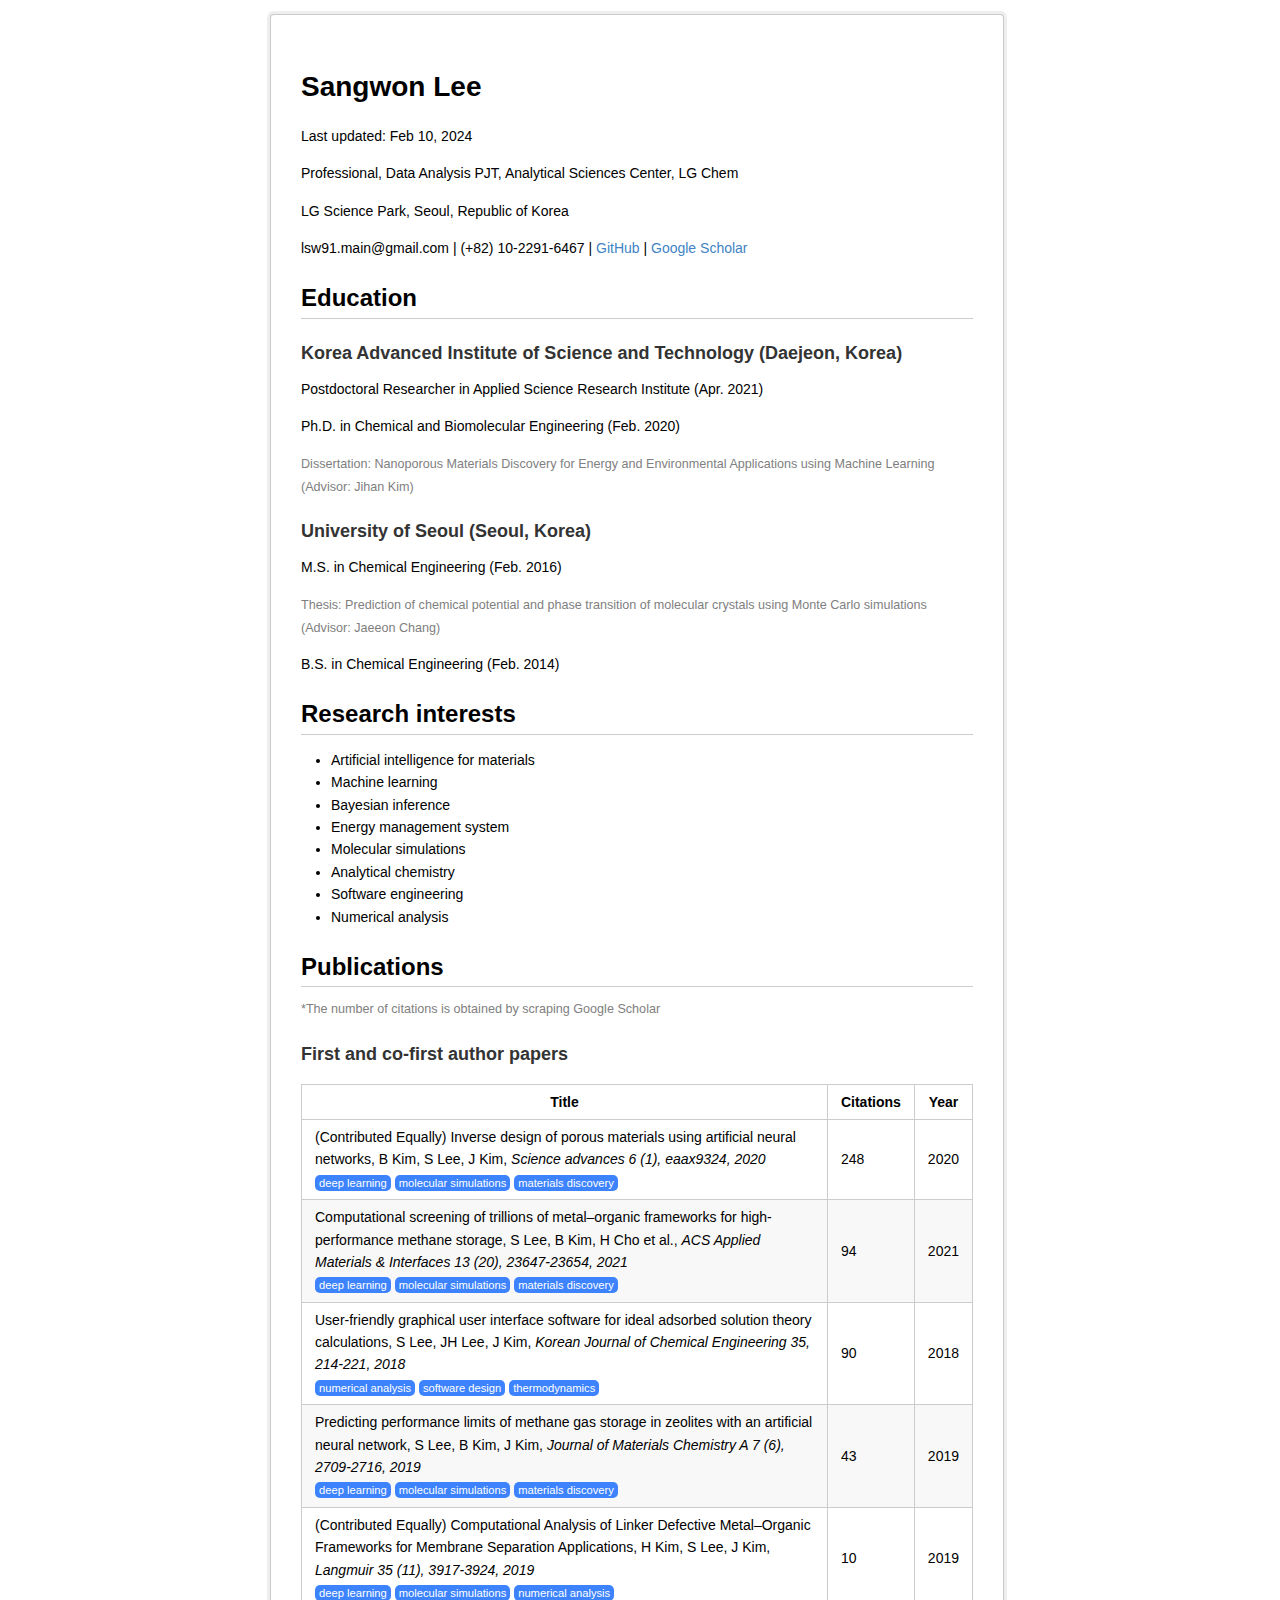
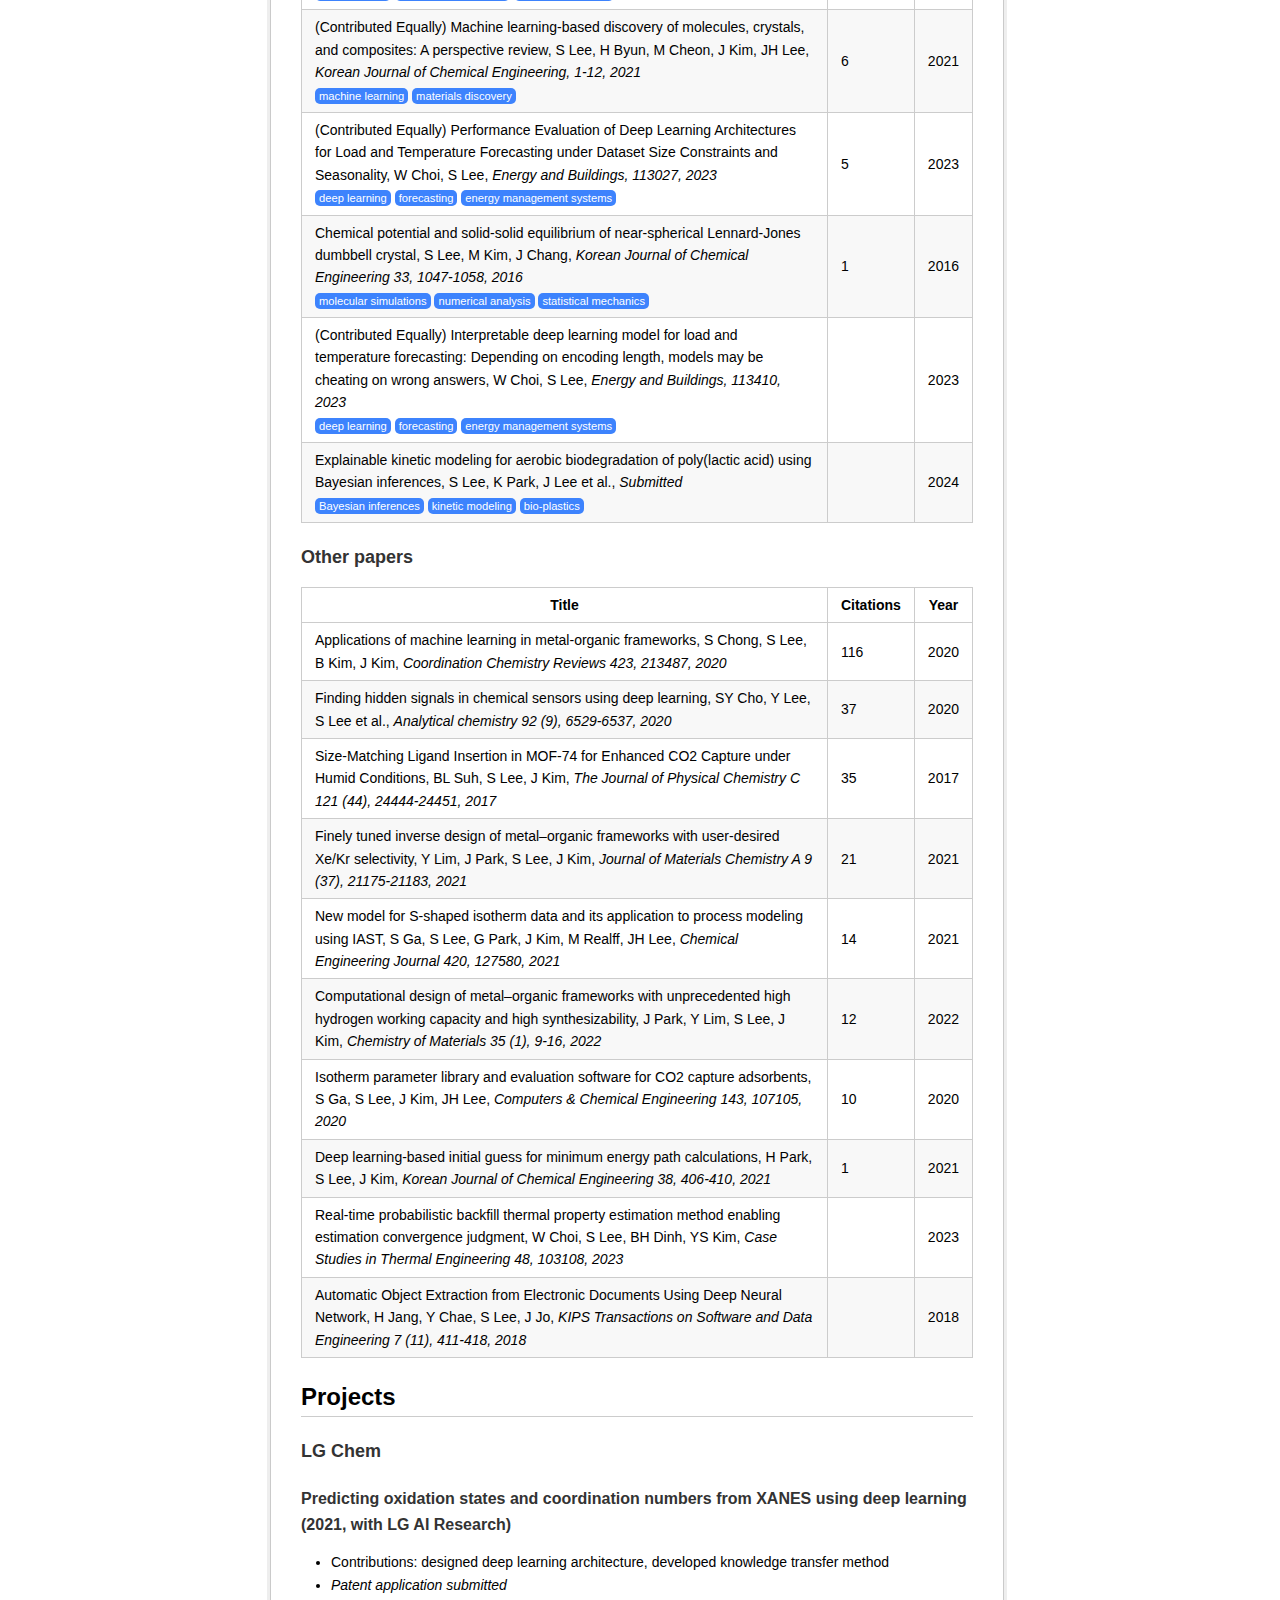
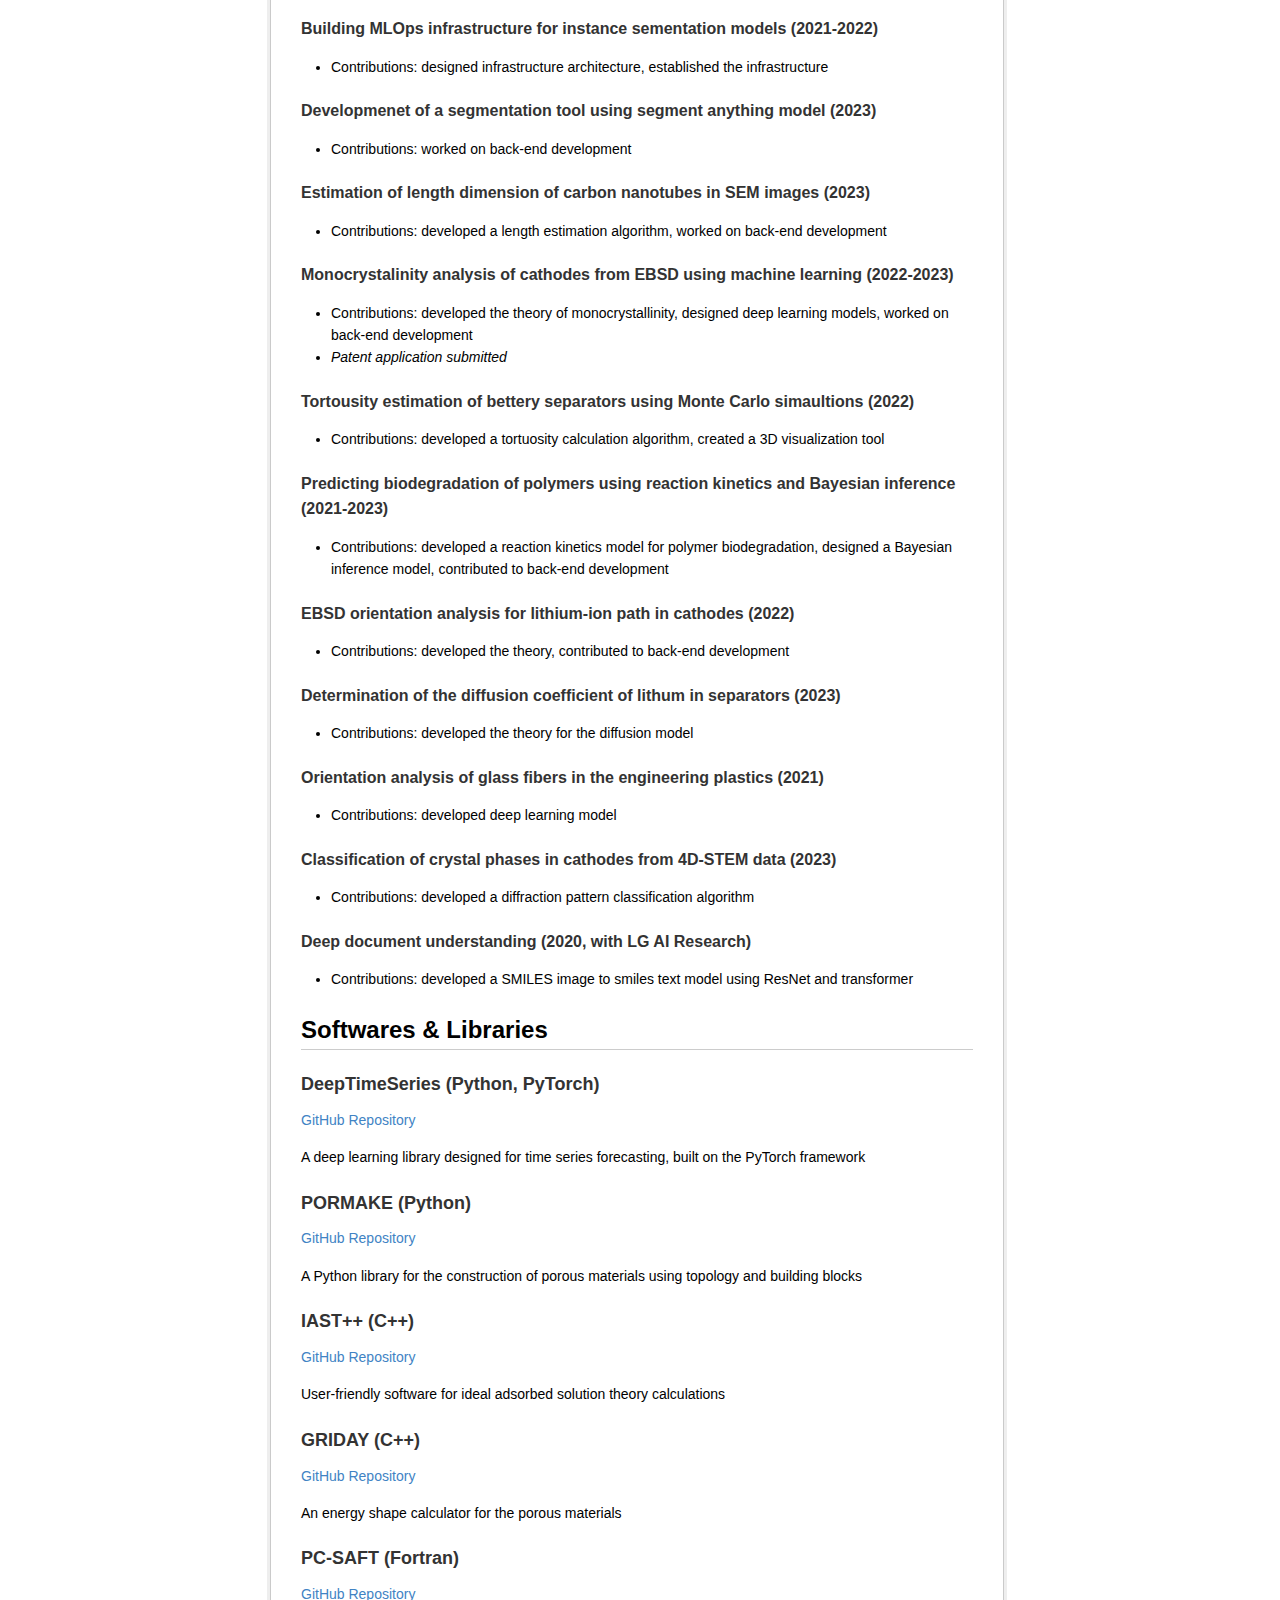
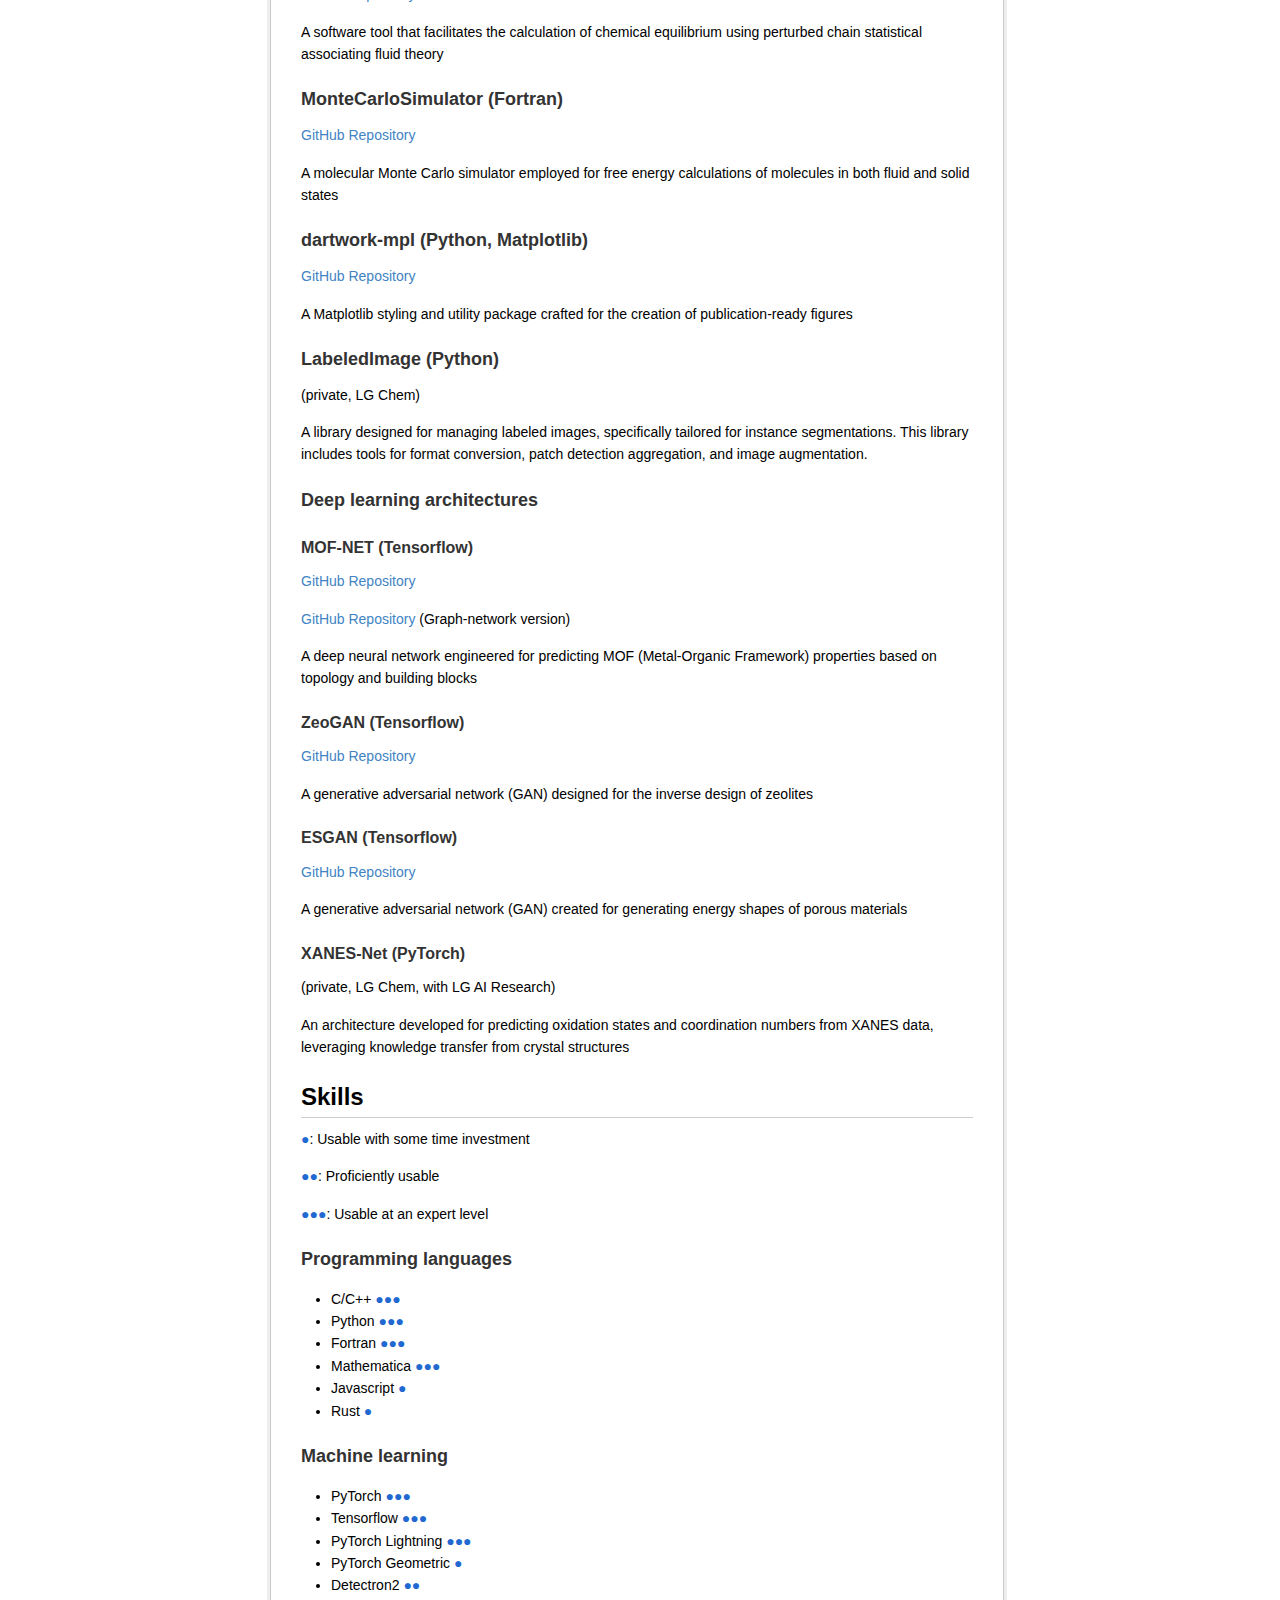
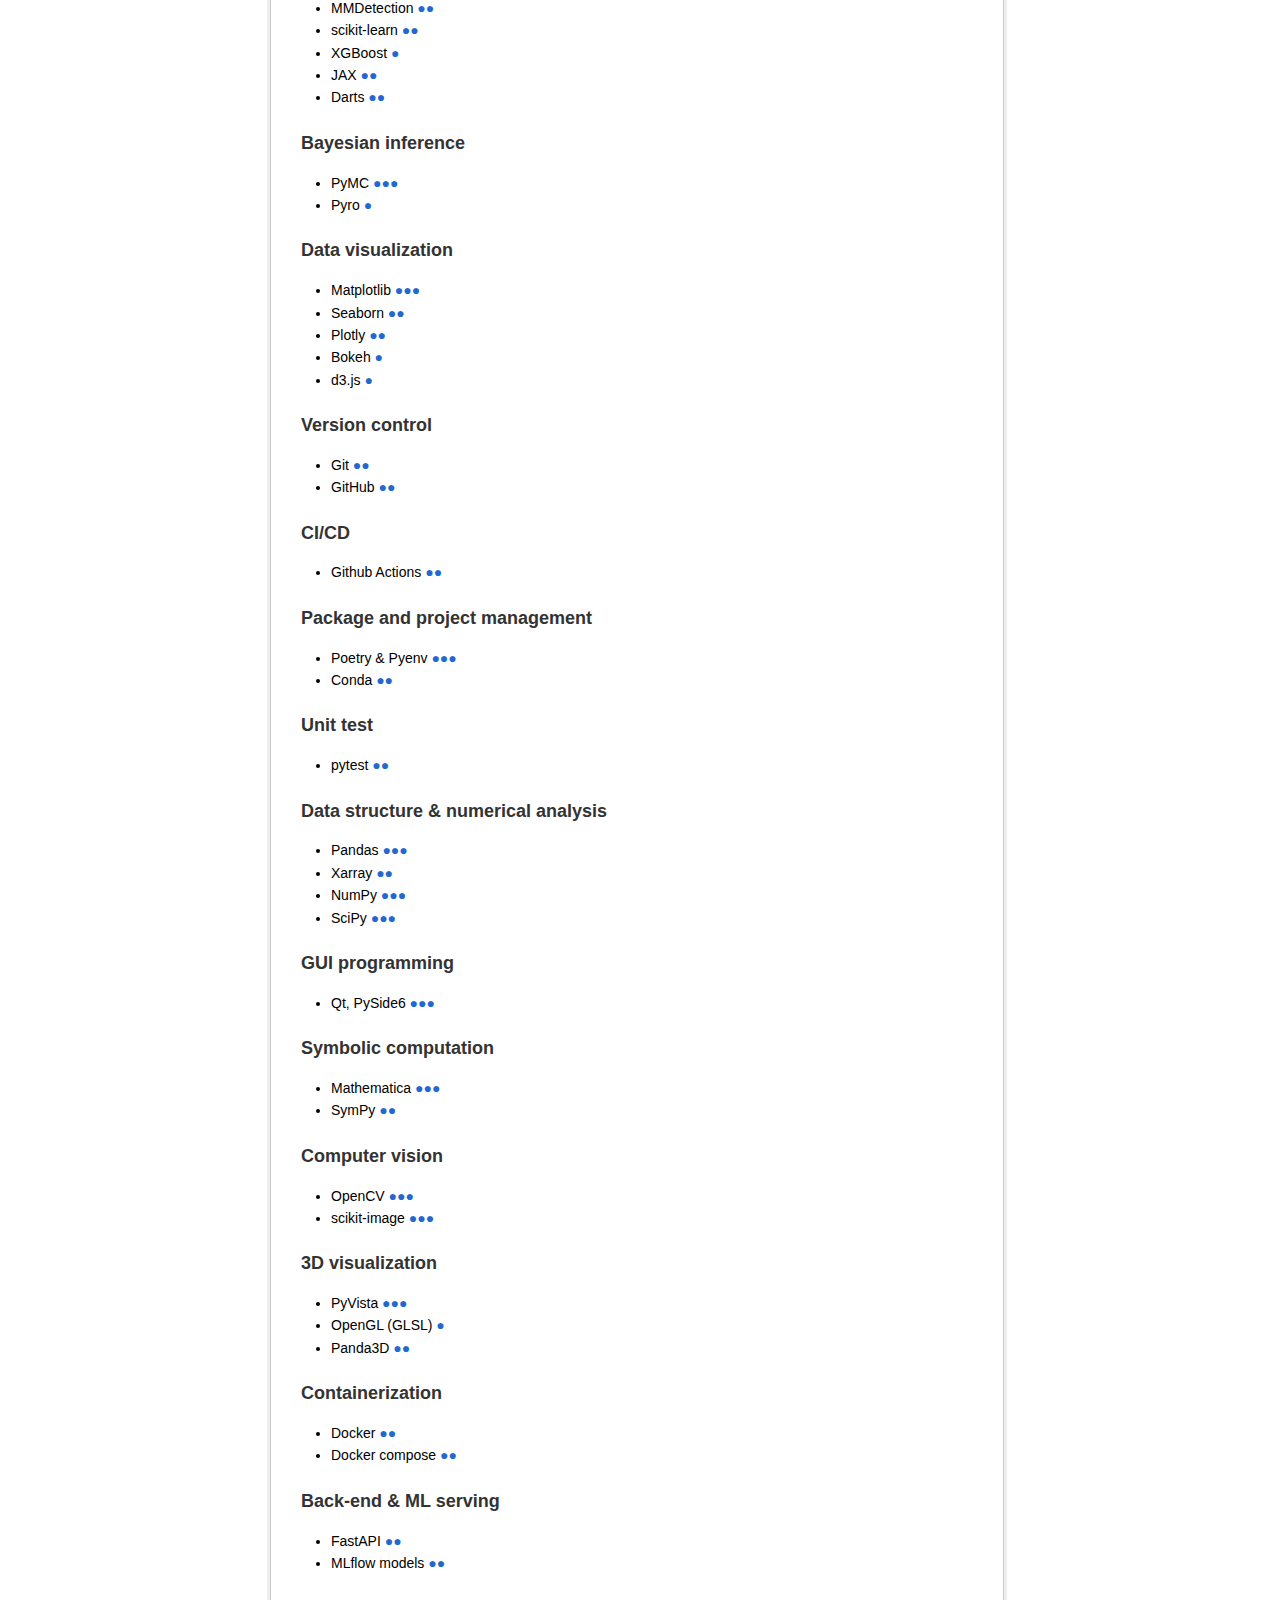
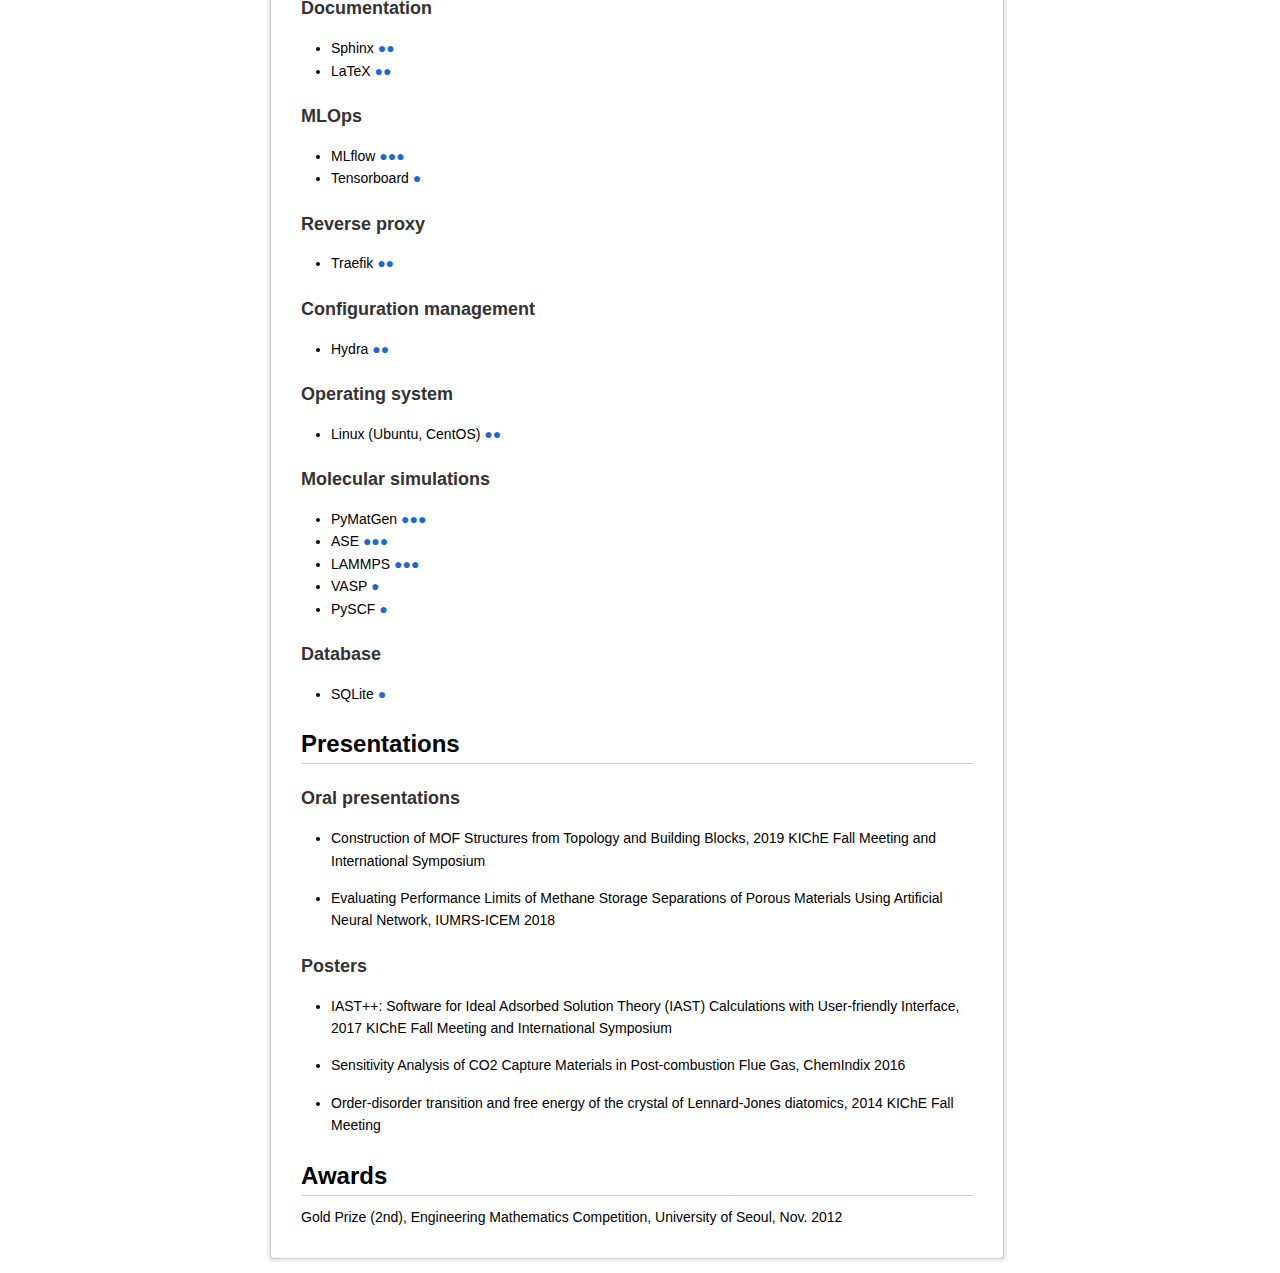
==== commit 6142ee1b: "update cv and change to library style" ====
--- a/index.html
+++ b/index.html
@@ -8,22 +8,27 @@
   <style>
     code{white-space: pre-wrap;}
     span.smallcaps{font-variant: small-caps;}
-    span.underline{text-decoration: underline;}
-    div.column{display: inline-block; vertical-align: top; width: 50%;}
+    div.columns{display: flex; gap: min(4vw, 1.5em);}
+    div.column{flex: auto; overflow-x: auto;}
     div.hanging-indent{margin-left: 1.5em; text-indent: -1.5em;}
-    ul.task-list{list-style: none;}
+    /* The extra [class] is a hack that increases specificity enough to
+       override a similar rule in reveal.js */
+    ul.task-list[class]{list-style: none;}
+    ul.task-list li input[type="checkbox"] {
+      font-size: inherit;
+      width: 0.8em;
+      margin: 0 0.8em 0.2em -1.6em;
+      vertical-align: middle;
+    }
     .display.math{display: block; text-align: center; margin: 0.5rem auto;}
   </style>
-  <link rel="stylesheet" href="github-pandoc.css" />
-  <!--[if lt IE 9]>
-    <script src="//cdnjs.cloudflare.com/ajax/libs/html5shiv/3.7.3/html5shiv-printshiv.min.js"></script>
-  <![endif]-->
+  <link rel="stylesheet" href="./asset/github-pandoc.css" />
 </head>
 <body>
 <header id="title-block-header">
 <h1 class="title">Sangwon Lee</h1>
 </header>
-<p>Last updated: Sep 24, 2023</p>
+<p>Last updated: Feb 10, 2024</p>
 <p>Professional, Data Analysis PJT, Analytical Sciences Center, LG
 Chem</p>
 <p>LG Science Park, Seoul, Republic of Korea</p>
@@ -66,9 +71,9 @@
 papers</h3>
 <table>
 <colgroup>
-<col style="width: 92%" />
-<col style="width: 4%" />
+<col style="width: 95%" />
 <col style="width: 2%" />
+<col style="width: 1%" />
 </colgroup>
 <thead>
 <tr class="header">
@@ -81,58 +86,74 @@
 <tr class="odd">
 <td>(Contributed Equally) Inverse design of porous materials using
 artificial neural networks, B Kim, S Lee, J Kim, <em>Science advances 6
-(1), eaax9324, 2020</em></td>
-<td>223</td>
+(1), eaax9324, 2020</em><br><span class="badge">deep learning</span>
+<span class="badge">molecular simulations</span> <span
+class="badge">materials discovery</span></td>
+<td>248</td>
 <td>2020</td>
 </tr>
 <tr class="even">
+<td>Computational screening of trillions of metal–organic frameworks for
+high-performance methane storage, S Lee, B Kim, H Cho et al., <em>ACS
+Applied Materials &amp; Interfaces 13 (20), 23647-23654,
+2021</em><br><span class="badge">deep learning</span> <span
+class="badge">molecular simulations</span> <span class="badge">materials
+discovery</span></td>
+<td>94</td>
+<td>2021</td>
+</tr>
+<tr class="odd">
 <td>User-friendly graphical user interface software for ideal adsorbed
 solution theory calculations, S Lee, JH Lee, J Kim, <em>Korean Journal
-of Chemical Engineering 35, 214-221, 2018</em></td>
-<td>81</td>
+of Chemical Engineering 35, 214-221, 2018</em><br><span
+class="badge">numerical analysis</span> <span class="badge">software
+design</span> <span class="badge">thermodynamics</span></td>
+<td>90</td>
 <td>2018</td>
-</tr>
-<tr class="odd">
-<td>Computational screening of trillions of metal–organic frameworks for
-high-performance methane storage, S Lee, B Kim, H Cho et al., <em>ACS
-Applied Materials &amp; Interfaces 13 (20), 23647-23654, 2021</em></td>
-<td>67</td>
-<td>2021</td>
 </tr>
 <tr class="even">
 <td>Predicting performance limits of methane gas storage in zeolites
 with an artificial neural network, S Lee, B Kim, J Kim, <em>Journal of
-Materials Chemistry A 7 (6), 2709-2716, 2019</em></td>
-<td>40</td>
+Materials Chemistry A 7 (6), 2709-2716, 2019</em><br><span
+class="badge">deep learning</span> <span class="badge">molecular
+simulations</span> <span class="badge">materials discovery</span></td>
+<td>43</td>
 <td>2019</td>
 </tr>
 <tr class="odd">
 <td>(Contributed Equally) Computational Analysis of Linker Defective
 Metal–Organic Frameworks for Membrane Separation Applications, H Kim, S
-Lee, J Kim, <em>Langmuir 35 (11), 3917-3924, 2019</em></td>
-<td>9</td>
+Lee, J Kim, <em>Langmuir 35 (11), 3917-3924, 2019</em><br><span
+class="badge">deep learning</span> <span class="badge">molecular
+simulations</span> <span class="badge">numerical analysis</span></td>
+<td>10</td>
 <td>2019</td>
 </tr>
 <tr class="even">
 <td>(Contributed Equally) Machine learning-based discovery of molecules,
 crystals, and composites: A perspective review, S Lee, H Byun, M Cheon,
 J Kim, JH Lee, <em>Korean Journal of Chemical Engineering, 1-12,
-2021</em></td>
-<td>5</td>
+2021</em><br><span class="badge">machine learning</span> <span
+class="badge">materials discovery</span></td>
+<td>6</td>
 <td>2021</td>
 </tr>
 <tr class="odd">
 <td>(Contributed Equally) Performance Evaluation of Deep Learning
 Architectures for Load and Temperature Forecasting under Dataset Size
 Constraints and Seasonality, W Choi, S Lee, <em>Energy and Buildings,
-113027, 2023</em></td>
-<td>3</td>
+113027, 2023</em><br><span class="badge">deep learning</span> <span
+class="badge">forecasting</span> <span class="badge">energy management
+systems</span></td>
+<td>5</td>
 <td>2023</td>
 </tr>
 <tr class="even">
 <td>Chemical potential and solid-solid equilibrium of near-spherical
 Lennard-Jones dumbbell crystal, S Lee, M Kim, J Chang, <em>Korean
-Journal of Chemical Engineering 33, 1047-1058, 2016</em></td>
+Journal of Chemical Engineering 33, 1047-1058, 2016</em><br><span
+class="badge">molecular simulations</span> <span class="badge">numerical
+analysis</span> <span class="badge">statistical mechanics</span></td>
 <td>1</td>
 <td>2016</td>
 </tr>
@@ -140,9 +161,20 @@
 <td>(Contributed Equally) Interpretable deep learning model for load and
 temperature forecasting: Depending on encoding length, models may be
 cheating on wrong answers, W Choi, S Lee, <em>Energy and Buildings,
-113410, 2023</em></td>
+113410, 2023</em><br><span class="badge">deep learning</span> <span
+class="badge">forecasting</span> <span class="badge">energy management
+systems</span></td>
 <td></td>
 <td>2023</td>
+</tr>
+<tr class="even">
+<td>Explainable kinetic modeling for aerobic biodegradation of
+poly(lactic acid) using Bayesian inferences, S Lee, K Park, J Lee et
+al., <em>Submitted</em><br><span class="badge">Bayesian
+inferences</span> <span class="badge">kinetic modeling</span> <span
+class="badge">bio-plastics</span></td>
+<td></td>
+<td>2024</td>
 </tr>
 </tbody>
 </table>
@@ -165,42 +197,42 @@
 <td>Applications of machine learning in metal-organic frameworks, S
 Chong, S Lee, B Kim, J Kim, <em>Coordination Chemistry Reviews 423,
 213487, 2020</em></td>
-<td>100</td>
+<td>116</td>
 <td>2020</td>
 </tr>
 <tr class="even">
 <td>Finding hidden signals in chemical sensors using deep learning, SY
 Cho, Y Lee, S Lee et al., <em>Analytical chemistry 92 (9), 6529-6537,
 2020</em></td>
-<td>35</td>
+<td>37</td>
 <td>2020</td>
 </tr>
 <tr class="odd">
 <td>Size-Matching Ligand Insertion in MOF-74 for Enhanced CO2 Capture
 under Humid Conditions, BL Suh, S Lee, J Kim, <em>The Journal of
 Physical Chemistry C 121 (44), 24444-24451, 2017</em></td>
-<td>32</td>
+<td>35</td>
 <td>2017</td>
 </tr>
 <tr class="even">
 <td>Finely tuned inverse design of metal–organic frameworks with
 user-desired Xe/Kr selectivity, Y Lim, J Park, S Lee, J Kim, <em>Journal
 of Materials Chemistry A 9 (37), 21175-21183, 2021</em></td>
-<td>17</td>
+<td>21</td>
 <td>2021</td>
 </tr>
 <tr class="odd">
 <td>New model for S-shaped isotherm data and its application to process
 modeling using IAST, S Ga, S Lee, G Park, J Kim, M Realff, JH Lee,
 <em>Chemical Engineering Journal 420, 127580, 2021</em></td>
-<td>11</td>
+<td>14</td>
 <td>2021</td>
 </tr>
 <tr class="even">
 <td>Computational design of metal–organic frameworks with unprecedented
 high hydrogen working capacity and high synthesizability, J Park, Y Lim,
 S Lee, J Kim, <em>Chemistry of Materials 35 (1), 9-16, 2022</em></td>
-<td>10</td>
+<td>12</td>
 <td>2022</td>
 </tr>
 <tr class="odd">
@@ -314,6 +346,12 @@
 <ul>
 <li>Contributions: developed a diffraction pattern classification
 algorithm</li>
+</ul>
+<h4 id="deep-document-understanding-2020-with-lg-ai-research">Deep
+document understanding (2020, with LG AI Research)</h4>
+<ul>
+<li>Contributions: developed a SMILES image to smiles text model using
+ResNet and transformer</li>
 </ul>
 <h2 id="softwares-libraries">Softwares &amp; Libraries</h2>
 <h3 id="deeptimeseries-python-pytorch">DeepTimeSeries (Python,
@@ -382,140 +420,134 @@
 coordination numbers from XANES data, leveraging knowledge transfer from
 crystal structures</p>
 <h2 id="skills">Skills</h2>
-<p><span style="color:#0F52BA;"><b>o</b></span>: Usable with some time
-investment</p>
-<p><span style="color:#0F52BA;"><b>oo</b></span>: Proficiently
-usable</p>
-<p><span style="color:#0F52BA;"><b>ooo</b></span>: Usable at an expert
-level</p>
+<p><span class="level">●</span>: Usable with some time investment</p>
+<p><span class="level">●●</span>: Proficiently usable</p>
+<p><span class="level">●●●</span>: Usable at an expert level</p>
 <h3 id="programming-languages">Programming languages</h3>
 <ul>
-<li>C/C++ <span style="color:#0F52BA;"><b>ooo</b></span></li>
-<li>Python <span style="color:#0F52BA;"><b>ooo</b></span></li>
-<li>Fortran <span style="color:#0F52BA;"><b>ooo</b></span></li>
-<li>Mathematica <span style="color:#0F52BA;"><b>ooo</b></span></li>
-<li>Javascript <span style="color:#0F52BA;"><b>o</b></span></li>
-<li>Rust <span style="color:#0F52BA;"><b>o</b></span></li>
+<li>C/C++ <span class="level">●●●</span></li>
+<li>Python <span class="level">●●●</span></li>
+<li>Fortran <span class="level">●●●</span></li>
+<li>Mathematica <span class="level">●●●</span></li>
+<li>Javascript <span class="level">●</span></li>
+<li>Rust <span class="level">●</span></li>
 </ul>
 <h3 id="machine-learning">Machine learning</h3>
 <ul>
-<li>PyTorch <span style="color:#0F52BA;"><b>ooo</b></span></li>
-<li>Tensorflow <span style="color:#0F52BA;"><b>ooo</b></span></li>
-<li>PyTorch Lightning <span
-style="color:#0F52BA;"><b>ooo</b></span></li>
-<li>PyTorch Geometric <span style="color:#0F52BA;"><b>o</b></span></li>
-<li>Detectron2 <span style="color:#0F52BA;"><b>oo</b></span></li>
-<li>MMDetection <span style="color:#0F52BA;"><b>oo</b></span></li>
-<li>scikit-learn <span style="color:#0F52BA;"><b>oo</b></span></li>
-<li>XGBoost <span style="color:#0F52BA;"><b>o</b></span></li>
-<li>JAX <span style="color:#0F52BA;"><b>oo</b></span></li>
-<li>Darts <span style="color:#0F52BA;"><b>oo</b></span></li>
+<li>PyTorch <span class="level">●●●</span></li>
+<li>Tensorflow <span class="level">●●●</span></li>
+<li>PyTorch Lightning <span class="level">●●●</span></li>
+<li>PyTorch Geometric <span class="level">●</span></li>
+<li>Detectron2 <span class="level">●●</span></li>
+<li>MMDetection <span class="level">●●</span></li>
+<li>scikit-learn <span class="level">●●</span></li>
+<li>XGBoost <span class="level">●</span></li>
+<li>JAX <span class="level">●●</span></li>
+<li>Darts <span class="level">●●</span></li>
 </ul>
 <h3 id="bayesian-inference">Bayesian inference</h3>
 <ul>
-<li>PyMC <span style="color:#0F52BA;"><b>ooo</b></span></li>
-<li>Pyro <span style="color:#0F52BA;"><b>o</b></span></li>
+<li>PyMC <span class="level">●●●</span></li>
+<li>Pyro <span class="level">●</span></li>
 </ul>
 <h3 id="data-visualization">Data visualization</h3>
 <ul>
-<li>Matplotlib <span style="color:#0F52BA;"><b>ooo</b></span></li>
-<li>Seaborn <span style="color:#0F52BA;"><b>oo</b></span></li>
-<li>Plotly <span style="color:#0F52BA;"><b>oo</b></span></li>
-<li>Bokeh <span style="color:#0F52BA;"><b>o</b></span></li>
-<li>d3.js <span style="color:#0F52BA;"><b>o</b></span></li>
+<li>Matplotlib <span class="level">●●●</span></li>
+<li>Seaborn <span class="level">●●</span></li>
+<li>Plotly <span class="level">●●</span></li>
+<li>Bokeh <span class="level">●</span></li>
+<li>d3.js <span class="level">●</span></li>
 </ul>
 <h3 id="version-control">Version control</h3>
 <ul>
-<li>Git <span style="color:#0F52BA;"><b>oo</b></span></li>
-<li>GitHub <span style="color:#0F52BA;"><b>oo</b></span></li>
+<li>Git <span class="level">●●</span></li>
+<li>GitHub <span class="level">●●</span></li>
 </ul>
 <h3 id="cicd">CI/CD</h3>
 <ul>
-<li>Github Actions <span style="color:#0F52BA;"><b>oo</b></span></li>
+<li>Github Actions <span class="level">●●</span></li>
 </ul>
 <h3 id="package-and-project-management">Package and project
 management</h3>
 <ul>
-<li>Poetry &amp; Pyenv <span
-style="color:#0F52BA;"><b>ooo</b></span></li>
-<li>Conda <span style="color:#0F52BA;"><b>oo</b></span></li>
+<li>Poetry &amp; Pyenv <span class="level">●●●</span></li>
+<li>Conda <span class="level">●●</span></li>
 </ul>
 <h3 id="unit-test">Unit test</h3>
 <ul>
-<li>pytest <span style="color:#0F52BA;"><b>oo</b></span></li>
+<li>pytest <span class="level">●●</span></li>
 </ul>
 <h3 id="data-structure-numerical-analysis">Data structure &amp;
 numerical analysis</h3>
 <ul>
-<li>Pandas <span style="color:#0F52BA;"><b>ooo</b></span></li>
-<li>Xarray <span style="color:#0F52BA;"><b>oo</b></span></li>
-<li>NumPy <span style="color:#0F52BA;"><b>ooo</b></span></li>
-<li>SciPy <span style="color:#0F52BA;"><b>ooo</b></span></li>
+<li>Pandas <span class="level">●●●</span></li>
+<li>Xarray <span class="level">●●</span></li>
+<li>NumPy <span class="level">●●●</span></li>
+<li>SciPy <span class="level">●●●</span></li>
 </ul>
 <h3 id="gui-programming">GUI programming</h3>
 <ul>
-<li>Qt, PySide6 <span style="color:#0F52BA;"><b>ooo</b></span></li>
+<li>Qt, PySide6 <span class="level">●●●</span></li>
 </ul>
 <h3 id="symbolic-computation">Symbolic computation</h3>
 <ul>
-<li>Mathematica <span style="color:#0F52BA;"><b>ooo</b></span></li>
-<li>SymPy <span style="color:#0F52BA;"><b>oo</b></span></li>
+<li>Mathematica <span class="level">●●●</span></li>
+<li>SymPy <span class="level">●●</span></li>
 </ul>
 <h3 id="computer-vision">Computer vision</h3>
 <ul>
-<li>OpenCV <span style="color:#0F52BA;"><b>ooo</b></span></li>
-<li>scikit-image <span style="color:#0F52BA;"><b>ooo</b></span></li>
+<li>OpenCV <span class="level">●●●</span></li>
+<li>scikit-image <span class="level">●●●</span></li>
 </ul>
 <h3 id="d-visualization">3D visualization</h3>
 <ul>
-<li>PyVista <span style="color:#0F52BA;"><b>ooo</b></span></li>
-<li>OpenGL (GLSL) <span style="color:#0F52BA;"><b>o</b></span></li>
-<li>Panda3D <span style="color:#0F52BA;"><b>oo</b></span></li>
+<li>PyVista <span class="level">●●●</span></li>
+<li>OpenGL (GLSL) <span class="level">●</span></li>
+<li>Panda3D <span class="level">●●</span></li>
 </ul>
 <h3 id="containerization">Containerization</h3>
 <ul>
-<li>Docker <span style="color:#0F52BA;"><b>oo</b></span></li>
-<li>Docker compose <span style="color:#0F52BA;"><b>oo</b></span></li>
+<li>Docker <span class="level">●●</span></li>
+<li>Docker compose <span class="level">●●</span></li>
 </ul>
 <h3 id="back-end-ml-serving">Back-end &amp; ML serving</h3>
 <ul>
-<li>FastAPI <span style="color:#0F52BA;"><b>oo</b></span></li>
-<li>MLflow models <span style="color:#0F52BA;"><b>oo</b></span></li>
+<li>FastAPI <span class="level">●●</span></li>
+<li>MLflow models <span class="level">●●</span></li>
 </ul>
 <h3 id="documentation">Documentation</h3>
 <ul>
-<li>Sphinx <span style="color:#0F52BA;"><b>oo</b></span></li>
-<li>LaTeX <span style="color:#0F52BA;"><b>oo</b></span></li>
+<li>Sphinx <span class="level">●●</span></li>
+<li>LaTeX <span class="level">●●</span></li>
 </ul>
 <h3 id="mlops">MLOps</h3>
 <ul>
-<li>MLflow <span style="color:#0F52BA;"><b>ooo</b></span></li>
-<li>Tensorboard <span style="color:#0F52BA;"><b>o</b></span></li>
+<li>MLflow <span class="level">●●●</span></li>
+<li>Tensorboard <span class="level">●</span></li>
 </ul>
 <h3 id="reverse-proxy">Reverse proxy</h3>
 <ul>
-<li>Traefik <span style="color:#0F52BA;"><b>oo</b></span></li>
+<li>Traefik <span class="level">●●</span></li>
 </ul>
 <h3 id="configuration-management">Configuration management</h3>
 <ul>
-<li>Hydra <span style="color:#0F52BA;"><b>oo</b></span></li>
+<li>Hydra <span class="level">●●</span></li>
 </ul>
 <h3 id="operating-system">Operating system</h3>
 <ul>
-<li>Linux (Ubuntu, CentOS) <span
-style="color:#0F52BA;"><b>oo</b></span></li>
+<li>Linux (Ubuntu, CentOS) <span class="level">●●</span></li>
 </ul>
 <h3 id="molecular-simulations">Molecular simulations</h3>
 <ul>
-<li>PyMatGen <span style="color:#0F52BA;"><b>ooo</b></span></li>
-<li>ASE <span style="color:#0F52BA;"><b>ooo</b></span></li>
-<li>LAMMPS <span style="color:#0F52BA;"><b>ooo</b></span></li>
-<li>VASP <span style="color:#0F52BA;"><b>o</b></span></li>
-<li>PySCF <span style="color:#0F52BA;"><b>o</b></span></li>
+<li>PyMatGen <span class="level">●●●</span></li>
+<li>ASE <span class="level">●●●</span></li>
+<li>LAMMPS <span class="level">●●●</span></li>
+<li>VASP <span class="level">●</span></li>
+<li>PySCF <span class="level">●</span></li>
 </ul>
 <h3 id="database">Database</h3>
 <ul>
-<li>SQLite <span style="color:#0F52BA;"><b>o</b></span></li>
+<li>SQLite <span class="level">●</span></li>
 </ul>
 <h2 id="presentations">Presentations</h2>
 <h3 id="oral-presentations">Oral presentations</h3>
--- a/asset/github-pandoc.css
+++ b/asset/github-pandoc.css
@@ -0,0 +1,1169 @@
+/*! normalize.css v2.1.3 | MIT License | git.io/normalize */
+
+/* ==========================================================================
+   HTML5 display definitions
+   ========================================================================== */
+
+/**
+ * Correct `block` display not defined in IE 8/9.
+ */
+
+article,
+aside,
+details,
+figcaption,
+figure,
+footer,
+header,
+hgroup,
+main,
+nav,
+section,
+summary {
+    display: block;
+}
+
+/**
+  * Correct `inline-block` display not defined in IE 8/9.
+  */
+
+audio,
+canvas,
+video {
+    display: inline-block;
+}
+
+/**
+  * Prevent modern browsers from displaying `audio` without controls.
+  * Remove excess height in iOS 5 devices.
+  */
+
+audio:not([controls]) {
+    display: none;
+    height: 0;
+}
+
+/**
+  * Address `[hidden]` styling not present in IE 8/9.
+  * Hide the `template` element in IE, Safari, and Firefox < 22.
+  */
+
+[hidden],
+template {
+    display: none;
+}
+
+/* ==========================================================================
+    Base
+    ========================================================================== */
+
+/**
+  * 1. Set default font family to sans-serif.
+  * 2. Prevent iOS text size adjust after orientation change, without disabling
+  *    user zoom.
+  */
+
+html {
+    font-family: sans-serif;
+    /* 1 */
+    -ms-text-size-adjust: 100%;
+    /* 2 */
+    -webkit-text-size-adjust: 100%;
+    /* 2 */
+}
+
+/**
+  * Remove default margin.
+  */
+
+body {
+    margin: 0;
+}
+
+/* ==========================================================================
+    Links
+    ========================================================================== */
+
+/**
+  * Remove the gray background color from active links in IE 10.
+  */
+
+a {
+    background: transparent;
+}
+
+/**
+  * Address `outline` inconsistency between Chrome and other browsers.
+  */
+
+a:focus {
+    outline: thin dotted;
+}
+
+/**
+  * Improve readability when focused and also mouse hovered in all browsers.
+  */
+
+a:active,
+a:hover {
+    outline: 0;
+}
+
+/* ==========================================================================
+    Typography
+    ========================================================================== */
+
+/**
+  * Address variable `h1` font-size and margin within `section` and `article`
+  * contexts in Firefox 4+, Safari 5, and Chrome.
+  */
+
+h1 {
+    font-size: 2em;
+    margin: 0.67em 0;
+}
+
+/**
+  * Address styling not present in IE 8/9, Safari 5, and Chrome.
+  */
+
+abbr[title] {
+    border-bottom: 1px dotted;
+}
+
+/**
+  * Address style set to `bolder` in Firefox 4+, Safari 5, and Chrome.
+  */
+
+b,
+strong {
+    font-weight: bold;
+}
+
+/**
+  * Address styling not present in Safari 5 and Chrome.
+  */
+
+dfn {
+    font-style: italic;
+}
+
+/**
+  * Address differences between Firefox and other browsers.
+  */
+
+hr {
+    -moz-box-sizing: content-box;
+    box-sizing: content-box;
+    height: 0;
+}
+
+/**
+  * Address styling not present in IE 8/9.
+  */
+
+mark {
+    background: #ff0;
+    color: #000;
+}
+
+/**
+  * Correct font family set oddly in Safari 5 and Chrome.
+  */
+
+code,
+kbd,
+pre,
+samp {
+    font-family: monospace, serif;
+    font-size: 1em;
+}
+
+/**
+  * Improve readability of pre-formatted text in all browsers.
+  */
+
+pre {
+    white-space: pre-wrap;
+}
+
+/**
+  * Set consistent quote types.
+  */
+
+q {
+    quotes: "\201C" "\201D" "\2018" "\2019";
+}
+
+/**
+  * Address inconsistent and variable font size in all browsers.
+  */
+
+small {
+    font-size: 80%;
+}
+
+/**
+  * Prevent `sub` and `sup` affecting `line-height` in all browsers.
+  */
+
+sub,
+sup {
+    font-size: 75%;
+    line-height: 0;
+    position: relative;
+    vertical-align: baseline;
+}
+
+sup {
+    top: -0.5em;
+}
+
+sub {
+    bottom: -0.25em;
+}
+
+/* ==========================================================================
+    Embedded content
+    ========================================================================== */
+
+/**
+  * Remove border when inside `a` element in IE 8/9.
+  */
+
+img {
+    border: 0;
+}
+
+/**
+  * Correct overflow displayed oddly in IE 9.
+  */
+
+svg:not(:root) {
+    overflow: hidden;
+}
+
+/* ==========================================================================
+    Figures
+    ========================================================================== */
+
+/**
+  * Address margin not present in IE 8/9 and Safari 5.
+  */
+
+figure {
+    margin: 0;
+}
+
+/* ==========================================================================
+    Forms
+    ========================================================================== */
+
+/**
+  * Define consistent border, margin, and padding.
+  */
+
+fieldset {
+    border: 1px solid #c0c0c0;
+    margin: 0 2px;
+    padding: 0.35em 0.625em 0.75em;
+}
+
+/**
+  * 1. Correct `color` not being inherited in IE 8/9.
+  * 2. Remove padding so people aren't caught out if they zero out fieldsets.
+  */
+
+legend {
+    border: 0;
+    /* 1 */
+    padding: 0;
+    /* 2 */
+}
+
+/**
+  * 1. Correct font family not being inherited in all browsers.
+  * 2. Correct font size not being inherited in all browsers.
+  * 3. Address margins set differently in Firefox 4+, Safari 5, and Chrome.
+  */
+
+button,
+input,
+select,
+textarea {
+    font-family: inherit;
+    /* 1 */
+    font-size: 100%;
+    /* 2 */
+    margin: 0;
+    /* 3 */
+}
+
+/**
+  * Address Firefox 4+ setting `line-height` on `input` using `!important` in
+  * the UA stylesheet.
+  */
+
+button,
+input {
+    line-height: normal;
+}
+
+/**
+  * Address inconsistent `text-transform` inheritance for `button` and `select`.
+  * All other form control elements do not inherit `text-transform` values.
+  * Correct `button` style inheritance in Chrome, Safari 5+, and IE 8+.
+  * Correct `select` style inheritance in Firefox 4+ and Opera.
+  */
+
+button,
+select {
+    text-transform: none;
+}
+
+/**
+  * 1. Avoid the WebKit bug in Android 4.0.* where (2) destroys native `audio`
+  *    and `video` controls.
+  * 2. Correct inability to style clickable `input` types in iOS.
+  * 3. Improve usability and consistency of cursor style between image-type
+  *    `input` and others.
+  */
+
+button,
+html input[type="button"],
+/* 1 */
+input[type="reset"],
+input[type="submit"] {
+    -webkit-appearance: button;
+    /* 2 */
+    cursor: pointer;
+    /* 3 */
+}
+
+/**
+  * Re-set default cursor for disabled elements.
+  */
+
+button[disabled],
+html input[disabled] {
+    cursor: default;
+}
+
+/**
+  * 1. Address box sizing set to `content-box` in IE 8/9/10.
+  * 2. Remove excess padding in IE 8/9/10.
+  */
+
+input[type="checkbox"],
+input[type="radio"] {
+    box-sizing: border-box;
+    /* 1 */
+    padding: 0;
+    /* 2 */
+}
+
+/**
+  * 1. Address `appearance` set to `searchfield` in Safari 5 and Chrome.
+  * 2. Address `box-sizing` set to `border-box` in Safari 5 and Chrome
+  *    (include `-moz` to future-proof).
+  */
+
+input[type="search"] {
+    -webkit-appearance: textfield;
+    /* 1 */
+    -moz-box-sizing: content-box;
+    -webkit-box-sizing: content-box;
+    /* 2 */
+    box-sizing: content-box;
+}
+
+/**
+  * Remove inner padding and search cancel button in Safari 5 and Chrome
+  * on OS X.
+  */
+
+input[type="search"]::-webkit-search-cancel-button,
+input[type="search"]::-webkit-search-decoration {
+    -webkit-appearance: none;
+}
+
+/**
+  * Remove inner padding and border in Firefox 4+.
+  */
+
+button::-moz-focus-inner,
+input::-moz-focus-inner {
+    border: 0;
+    padding: 0;
+}
+
+/**
+  * 1. Remove default vertical scrollbar in IE 8/9.
+  * 2. Improve readability and alignment in all browsers.
+  */
+
+textarea {
+    overflow: auto;
+    /* 1 */
+    vertical-align: top;
+    /* 2 */
+}
+
+/* ==========================================================================
+    Tables
+    ========================================================================== */
+
+/**
+  * Remove most spacing between table cells.
+  */
+
+table {
+    border-collapse: collapse;
+    border-spacing: 0;
+}
+
+.go-top {
+    position: fixed;
+    bottom: 2em;
+    right: 2em;
+    text-decoration: none;
+    background-color: #E0E0E0;
+    font-size: 12px;
+    padding: 1em;
+    display: inline;
+}
+
+/* Github css */
+
+html,
+body {
+    margin: auto;
+    padding-right: 1em;
+    padding-left: 1em;
+    max-width: 48em;
+    color: black;
+}
+
+*:not('#mkdbuttons') {
+    margin: 0;
+    padding: 0
+}
+
+body {
+    font: 13.34px helvetica, arial, freesans, clean, sans-serif;
+    -webkit-font-smoothing: subpixel-antialiased;
+    line-height: 1.4;
+    padding: 3px;
+    background: #fff;
+    border-radius: 3px;
+    -moz-border-radius: 3px;
+    -webkit-border-radius: 3px
+}
+
+p {
+    margin: 1em 0
+}
+
+a {
+    color: #4183c4;
+    text-decoration: none
+}
+
+body {
+    background-color: #fff;
+    padding: 30px;
+    margin: 15px;
+    font-size: 14px;
+    line-height: 1.6
+}
+
+body>*:first-child {
+    margin-top: 0 !important
+}
+
+body>*:last-child {
+    margin-bottom: 0 !important
+}
+
+@media screen {
+    body {
+        box-shadow: 0 0 0 1px #cacaca, 0 0 0 4px #eee
+    }
+}
+
+h1,
+h2,
+h3,
+h4,
+h5,
+h6 {
+    margin: 20px 0 10px;
+    padding: 0;
+    font-weight: bold;
+    -webkit-font-smoothing: subpixel-antialiased;
+    cursor: text
+}
+
+h1 {
+    font-size: 28px;
+    color: #000
+}
+
+h2 {
+    font-size: 24px;
+    border-bottom: 1px solid #ccc;
+    color: #000
+}
+
+h3 {
+    font-size: 18px;
+    color: #333
+}
+
+h4 {
+    font-size: 16px;
+    color: #333
+}
+
+h5 {
+    font-size: 14px;
+    color: #333
+}
+
+h6 {
+    color: #777;
+    font-size: 14px
+}
+
+p,
+blockquote,
+table,
+pre {
+    margin: 15px 0
+}
+
+ul {
+    padding-left: 30px
+}
+
+ol {
+    padding-left: 30px
+}
+
+ol li ul:first-of-type {
+    margin-top: 0
+}
+
+hr {
+    background: transparent url([data-uri]) repeat-x 0 0;
+    border: 0 none;
+    color: #ccc;
+    height: 4px;
+    padding: 0
+}
+
+body>h2:first-child {
+    margin-top: 0;
+    padding-top: 0
+}
+
+body>h1:first-child {
+    margin-top: 0;
+    padding-top: 0
+}
+
+body>h1:first-child+h2 {
+    margin-top: 0;
+    padding-top: 0
+}
+
+body>h3:first-child,
+body>h4:first-child,
+body>h5:first-child,
+body>h6:first-child {
+    margin-top: 0;
+    padding-top: 0
+}
+
+a:first-child h1,
+a:first-child h2,
+a:first-child h3,
+a:first-child h4,
+a:first-child h5,
+a:first-child h6 {
+    margin-top: 0;
+    padding-top: 0
+}
+
+h1+p,
+h2+p,
+h3+p,
+h4+p,
+h5+p,
+h6+p,
+ul li>:first-child,
+ol li>:first-child {
+    margin-top: 0
+}
+
+dl {
+    padding: 0
+}
+
+dl dt {
+    font-size: 14px;
+    font-weight: bold;
+    font-style: italic;
+    padding: 0;
+    margin: 15px 0 5px
+}
+
+dl dt:first-child {
+    padding: 0
+}
+
+dl dt>:first-child {
+    margin-top: 0
+}
+
+dl dt>:last-child {
+    margin-bottom: 0
+}
+
+dl dd {
+    margin: 0 0 15px;
+    padding: 0 15px
+}
+
+dl dd>:first-child {
+    margin-top: 0
+}
+
+dl dd>:last-child {
+    margin-bottom: 0
+}
+
+blockquote {
+    border-left: 4px solid #DDD;
+    padding: 0 15px;
+    color: #777
+}
+
+blockquote>:first-child {
+    margin-top: 0
+}
+
+blockquote>:last-child {
+    margin-bottom: 0
+}
+
+table {
+    border-collapse: collapse;
+    border-spacing: 0;
+    font-size: 100%;
+    font: inherit
+}
+
+table th {
+    font-weight: bold;
+    border: 1px solid #ccc;
+    padding: 6px 13px
+}
+
+table td {
+    border: 1px solid #ccc;
+    padding: 6px 13px
+}
+
+table tr {
+    border-top: 1px solid #ccc;
+    background-color: #fff
+}
+
+table tr:nth-child(2n) {
+    background-color: #f8f8f8
+}
+
+img {
+    max-width: 100%
+}
+
+code,
+tt {
+    margin: 0 2px;
+    padding: 0 5px;
+    white-space: nowrap;
+    border: 1px solid #eaeaea;
+    background-color: #f8f8f8;
+    border-radius: 3px;
+    font-family: Consolas, 'Liberation Mono', Courier, monospace;
+    font-size: 12px;
+    color: #333
+}
+
+pre>code {
+    margin: 0;
+    padding: 0;
+    white-space: pre;
+    border: 0;
+    background: transparent
+}
+
+.highlight pre {
+    background-color: #f8f8f8;
+    border: 1px solid #ccc;
+    font-size: 13px;
+    line-height: 19px;
+    overflow: auto;
+    padding: 6px 10px;
+    border-radius: 3px
+}
+
+pre {
+    background-color: #f8f8f8;
+    border: 1px solid #ccc;
+    font-size: 13px;
+    line-height: 19px;
+    overflow: auto;
+    padding: 6px 10px;
+    border-radius: 3px
+}
+
+pre code,
+pre tt {
+    background-color: transparent;
+    border: 0
+}
+
+.poetry pre {
+    font-family: Georgia, Garamond, serif !important;
+    font-style: italic;
+    font-size: 110% !important;
+    line-height: 1.6em;
+    display: block;
+    margin-left: 1em
+}
+
+.poetry pre code {
+    font-family: Georgia, Garamond, serif !important;
+    word-break: break-all;
+    word-break: break-word;
+    -webkit-hyphens: auto;
+    -moz-hyphens: auto;
+    hyphens: auto;
+    white-space: pre-wrap
+}
+
+sup,
+sub,
+a.footnote {
+    font-size: 1.4ex;
+    height: 0;
+    line-height: 1;
+    vertical-align: super;
+    position: relative
+}
+
+sub {
+    vertical-align: sub;
+    top: -1px
+}
+
+@media print {
+    body {
+        background: #fff
+    }
+
+    img,
+    pre,
+    blockquote,
+    /* table, */
+    figure {
+        page-break-inside: avoid
+    }
+
+    /* For good looks of table in extracted PDF */
+    tr {
+        page-break-inside: avoid !important;
+        /* page-break-inside: auto */
+    }
+
+    body {
+        background: #fff;
+        border: 0
+    }
+
+    code {
+        background-color: #fff;
+        color: #333 !important;
+        padding: 0 .2em;
+        border: 1px solid #dedede
+    }
+
+    pre {
+        background: #fff
+    }
+
+    pre code {
+        background-color: white !important;
+        overflow: visible
+    }
+}
+
+@media screen {
+    body.inverted {
+        color: #eee !important;
+        border-color: #555;
+        box-shadow: none
+    }
+
+    .inverted body,
+    .inverted hr .inverted p,
+    .inverted td,
+    .inverted li,
+    .inverted h1,
+    .inverted h2,
+    .inverted h3,
+    .inverted h4,
+    .inverted h5,
+    .inverted h6,
+    .inverted th,
+    .inverted .math,
+    .inverted caption,
+    .inverted dd,
+    .inverted dt,
+    .inverted blockquote {
+        color: #eee !important;
+        border-color: #555;
+        box-shadow: none
+    }
+
+    .inverted td,
+    .inverted th {
+        background: #333
+    }
+
+    .inverted h2 {
+        border-color: #555
+    }
+
+    .inverted hr {
+        border-color: #777;
+        border-width: 1px !important
+    }
+
+    ::selection {
+        background: rgba(157, 193, 200, 0.5)
+    }
+
+    h1::selection {
+        background-color: rgba(45, 156, 208, 0.3)
+    }
+
+    h2::selection {
+        background-color: rgba(90, 182, 224, 0.3)
+    }
+
+    h3::selection,
+    h4::selection,
+    h5::selection,
+    h6::selection,
+    li::selection,
+    ol::selection {
+        background-color: rgba(133, 201, 232, 0.3)
+    }
+
+    code::selection {
+        background-color: rgba(0, 0, 0, 0.7);
+        color: #eee
+    }
+
+    code span::selection {
+        background-color: rgba(0, 0, 0, 0.7) !important;
+        color: #eee !important
+    }
+
+    a::selection {
+        background-color: rgba(255, 230, 102, 0.2)
+    }
+
+    .inverted a::selection {
+        background-color: rgba(255, 230, 102, 0.6)
+    }
+
+    td::selection,
+    th::selection,
+    caption::selection {
+        background-color: rgba(180, 237, 95, 0.5)
+    }
+
+    .inverted {
+        background: #0b2531;
+        background: #252a2a
+    }
+
+    .inverted body {
+        background: #252a2a
+    }
+
+    .inverted a {
+        color: #acd1d5
+    }
+}
+
+.highlight .c {
+    color: #998;
+    font-style: italic
+}
+
+.highlight .err {
+    color: #a61717;
+    background-color: #e3d2d2
+}
+
+.highlight .k,
+.highlight .o {
+    font-weight: bold
+}
+
+.highlight .cm {
+    color: #998;
+    font-style: italic
+}
+
+.highlight .cp {
+    color: #999;
+    font-weight: bold
+}
+
+.highlight .c1 {
+    color: #998;
+    font-style: italic
+}
+
+.highlight .cs {
+    color: #999;
+    font-weight: bold;
+    font-style: italic
+}
+
+.highlight .gd {
+    color: #000;
+    background-color: #fdd
+}
+
+.highlight .gd .x {
+    color: #000;
+    background-color: #faa
+}
+
+.highlight .ge {
+    font-style: italic
+}
+
+.highlight .gr {
+    color: #a00
+}
+
+.highlight .gh {
+    color: #999
+}
+
+.highlight .gi {
+    color: #000;
+    background-color: #dfd
+}
+
+.highlight .gi .x {
+    color: #000;
+    background-color: #afa
+}
+
+.highlight .go {
+    color: #888
+}
+
+.highlight .gp {
+    color: #555
+}
+
+.highlight .gs {
+    font-weight: bold
+}
+
+.highlight .gu {
+    color: #800080;
+    font-weight: bold
+}
+
+.highlight .gt {
+    color: #a00
+}
+
+.highlight .kc,
+.highlight .kd,
+.highlight .kn,
+.highlight .kp,
+.highlight .kr {
+    font-weight: bold
+}
+
+.highlight .kt {
+    color: #458;
+    font-weight: bold
+}
+
+.highlight .m {
+    color: #099
+}
+
+.highlight .s {
+    color: #d14
+}
+
+.highlight .na {
+    color: #008080
+}
+
+.highlight .nb {
+    color: #0086b3
+}
+
+.highlight .nc {
+    color: #458;
+    font-weight: bold
+}
+
+.highlight .no {
+    color: #008080
+}
+
+.highlight .ni {
+    color: #800080
+}
+
+.highlight .ne,
+.highlight .nf {
+    color: #900;
+    font-weight: bold
+}
+
+.highlight .nn {
+    color: #555
+}
+
+.highlight .nt {
+    color: #000080
+}
+
+.highlight .nv {
+    color: #008080
+}
+
+.highlight .ow {
+    font-weight: bold
+}
+
+.highlight .w {
+    color: #bbb
+}
+
+.highlight .mf,
+.highlight .mh,
+.highlight .mi,
+.highlight .mo {
+    color: #099
+}
+
+.highlight .sb,
+.highlight .sc,
+.highlight .sd,
+.highlight .s2,
+.highlight .se,
+.highlight .sh,
+.highlight .si,
+.highlight .sx {
+    color: #d14
+}
+
+.highlight .sr {
+    color: #009926
+}
+
+.highlight .s1 {
+    color: #d14
+}
+
+.highlight .ss {
+    color: #990073
+}
+
+.highlight .bp {
+    color: #999
+}
+
+.highlight .vc,
+.highlight .vg,
+.highlight .vi {
+    color: #008080
+}
+
+.highlight .il {
+    color: #099
+}
+
+.highlight .gc {
+    color: #999;
+    background-color: #eaf2f5
+}
+
+.type-csharp .highlight .k,
+.type-csharp .highlight .kt {
+    color: #00F
+}
+
+.type-csharp .highlight .nf {
+    color: #000;
+    font-weight: normal
+}
+
+.type-csharp .highlight .nc {
+    color: #2b91af
+}
+
+.type-csharp .highlight .nn {
+    color: #000
+}
+
+.type-csharp .highlight .s,
+.type-csharp .highlight .sc {
+    color: #a31515
+}
+
+.badge {
+    background-color: rgb(61, 131, 253);
+    color: white;
+    padding: 2px 4px;
+    text-align: center;
+    border-radius: 5px;
+    font-size: 80%;
+    /* font-weight: bold; */
+}
+
+.sq {
+    background-color: rgb(48, 124, 255);
+    color: white;
+    padding: 2px 4px;
+    text-align: center;
+    border-radius: 3px;
+    font-size: 30%;
+    vertical-align: middle;
+    /* padding-left: 15px; */
+}
+
+.level {
+    color:#2268d1;
+    font-weight:bold;
+    text-align: top;
+    /* text-shadow: -1px 0px #2268d1, 0px 1px #2268d1, 1px 0px #2268d1, 0px -1px #2268d1; */
+}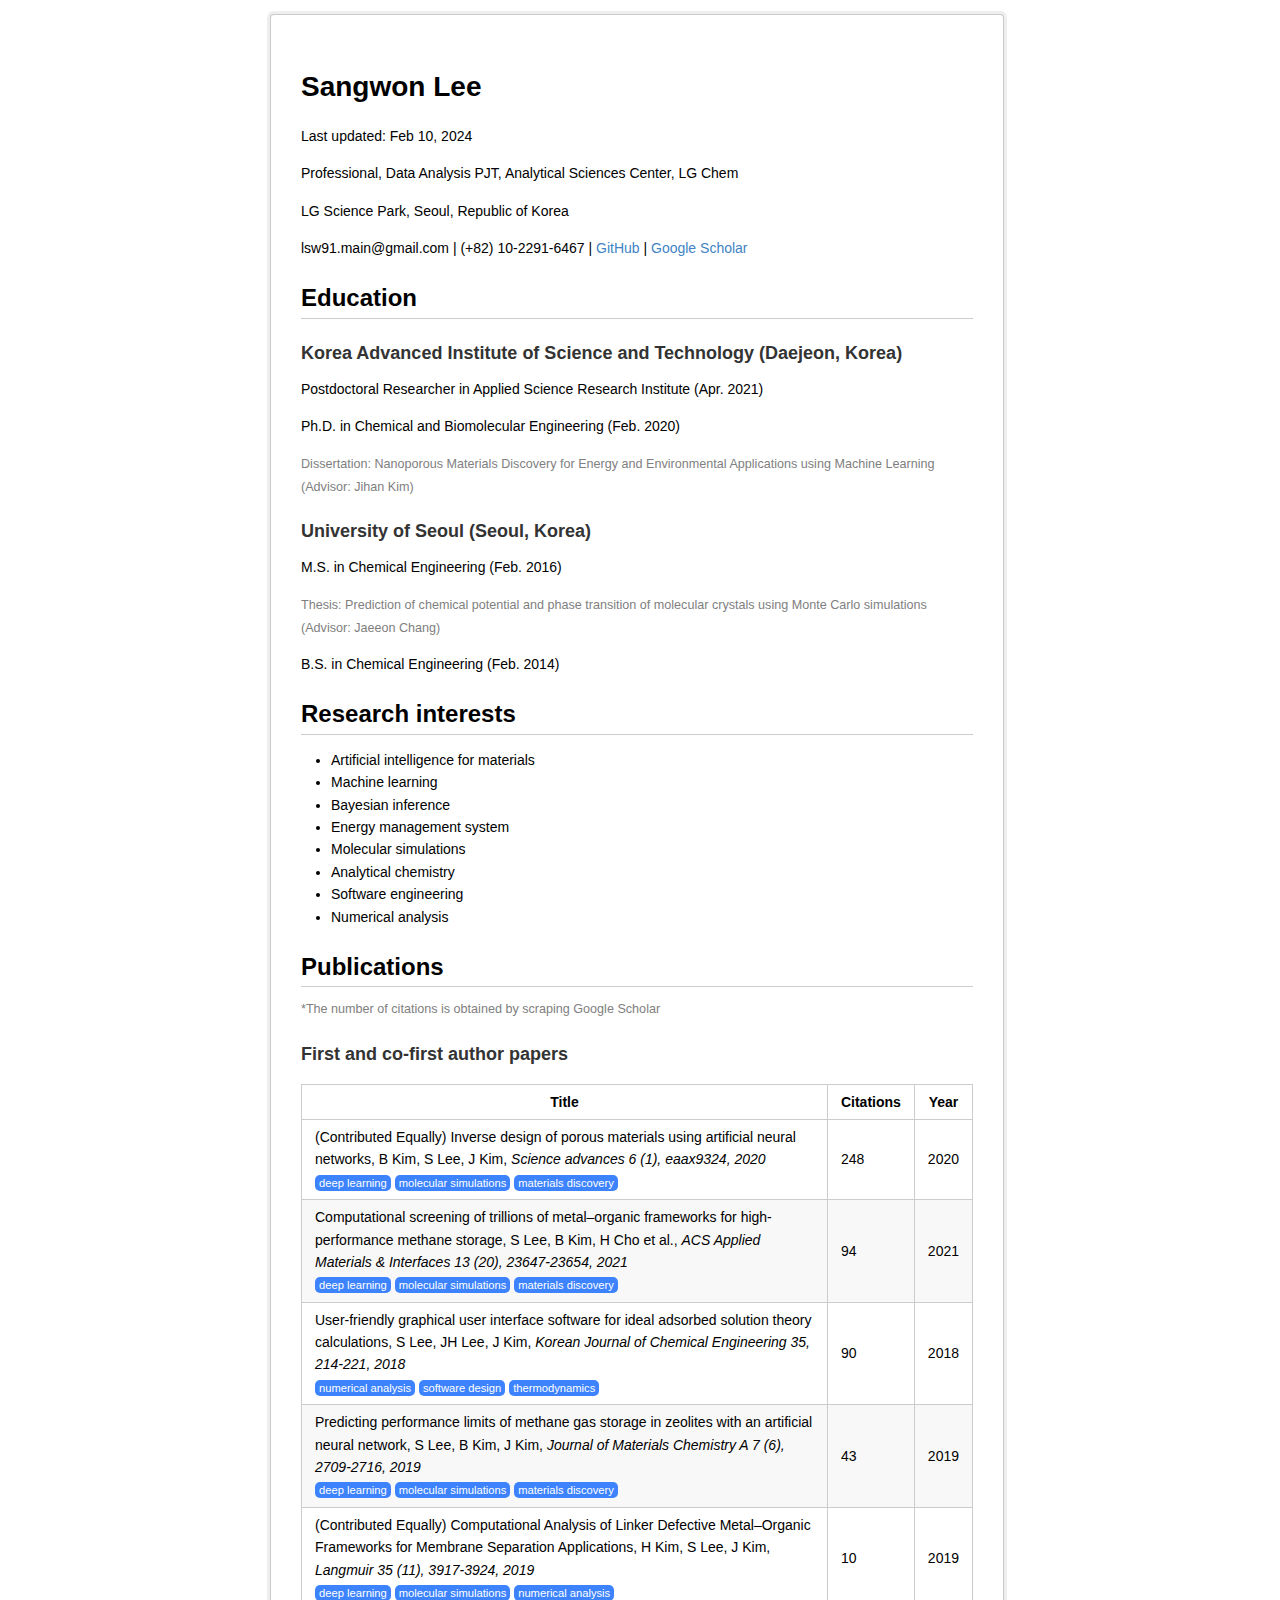
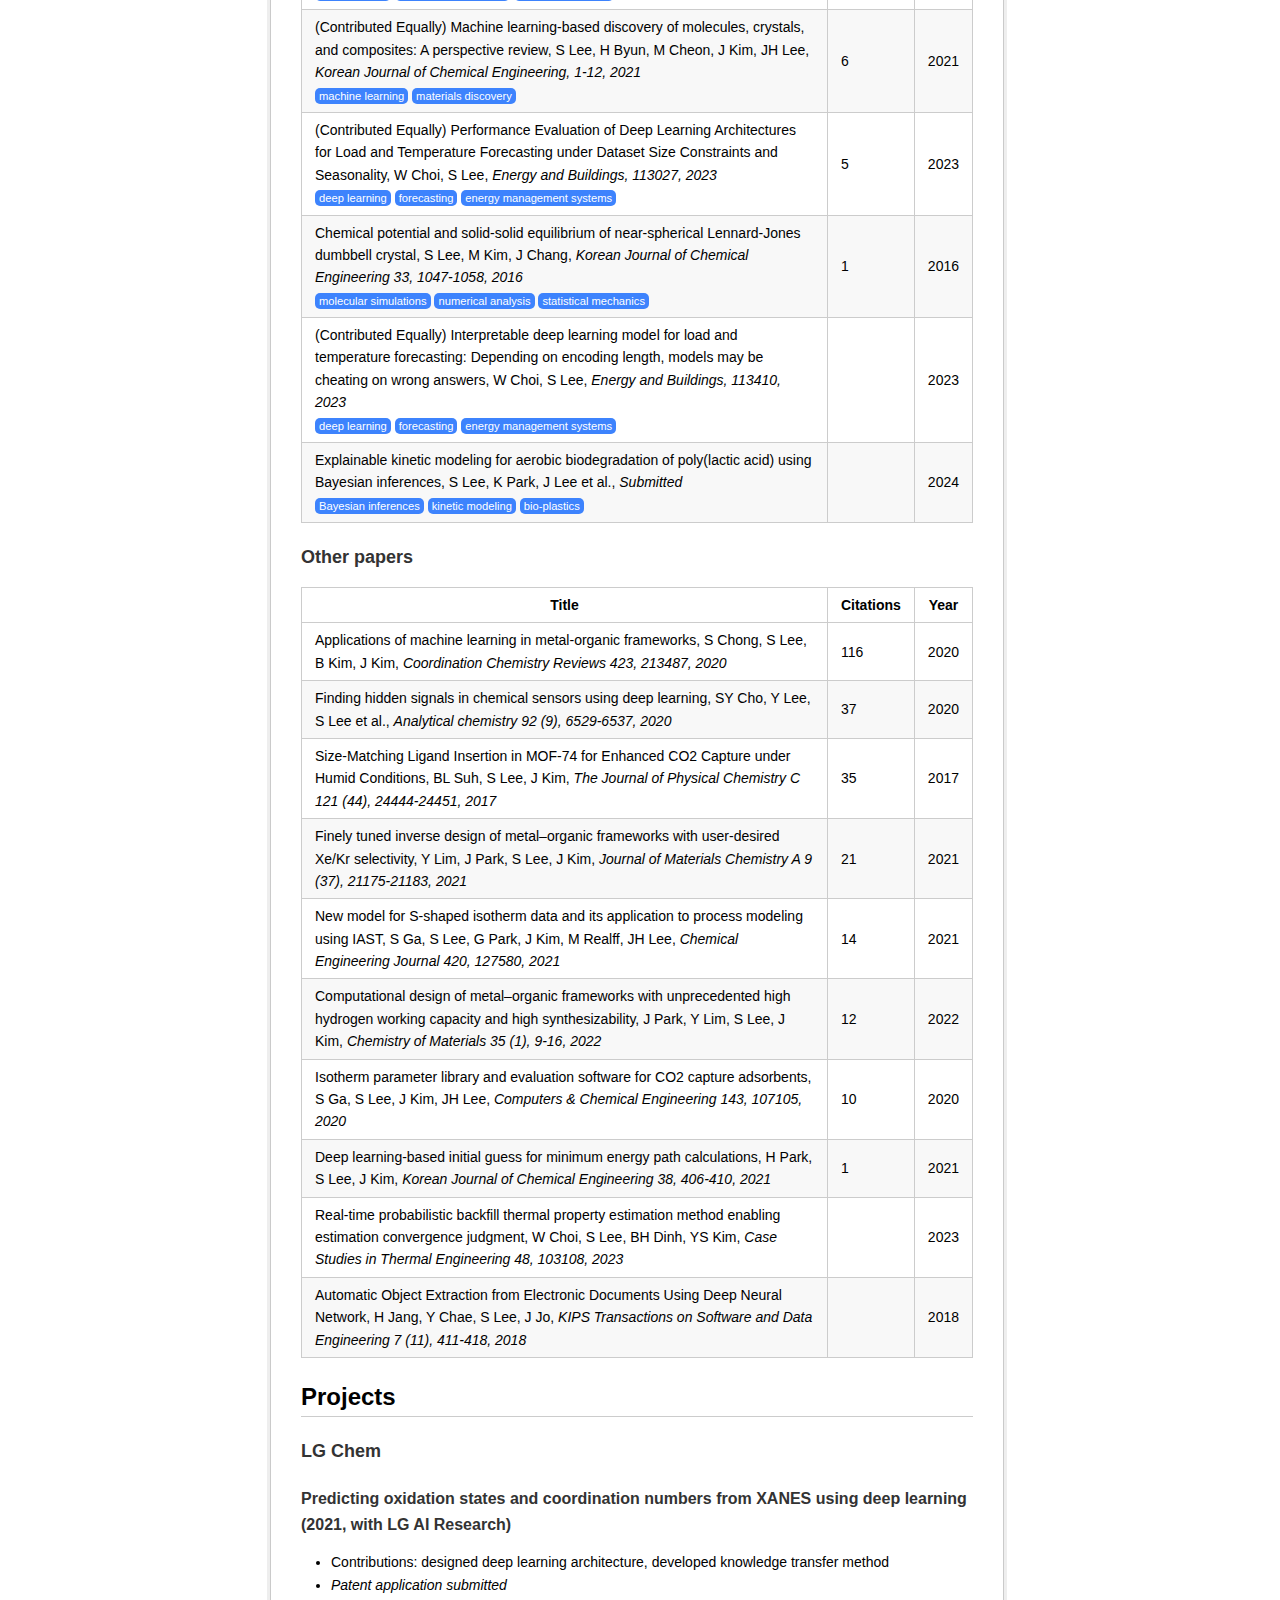
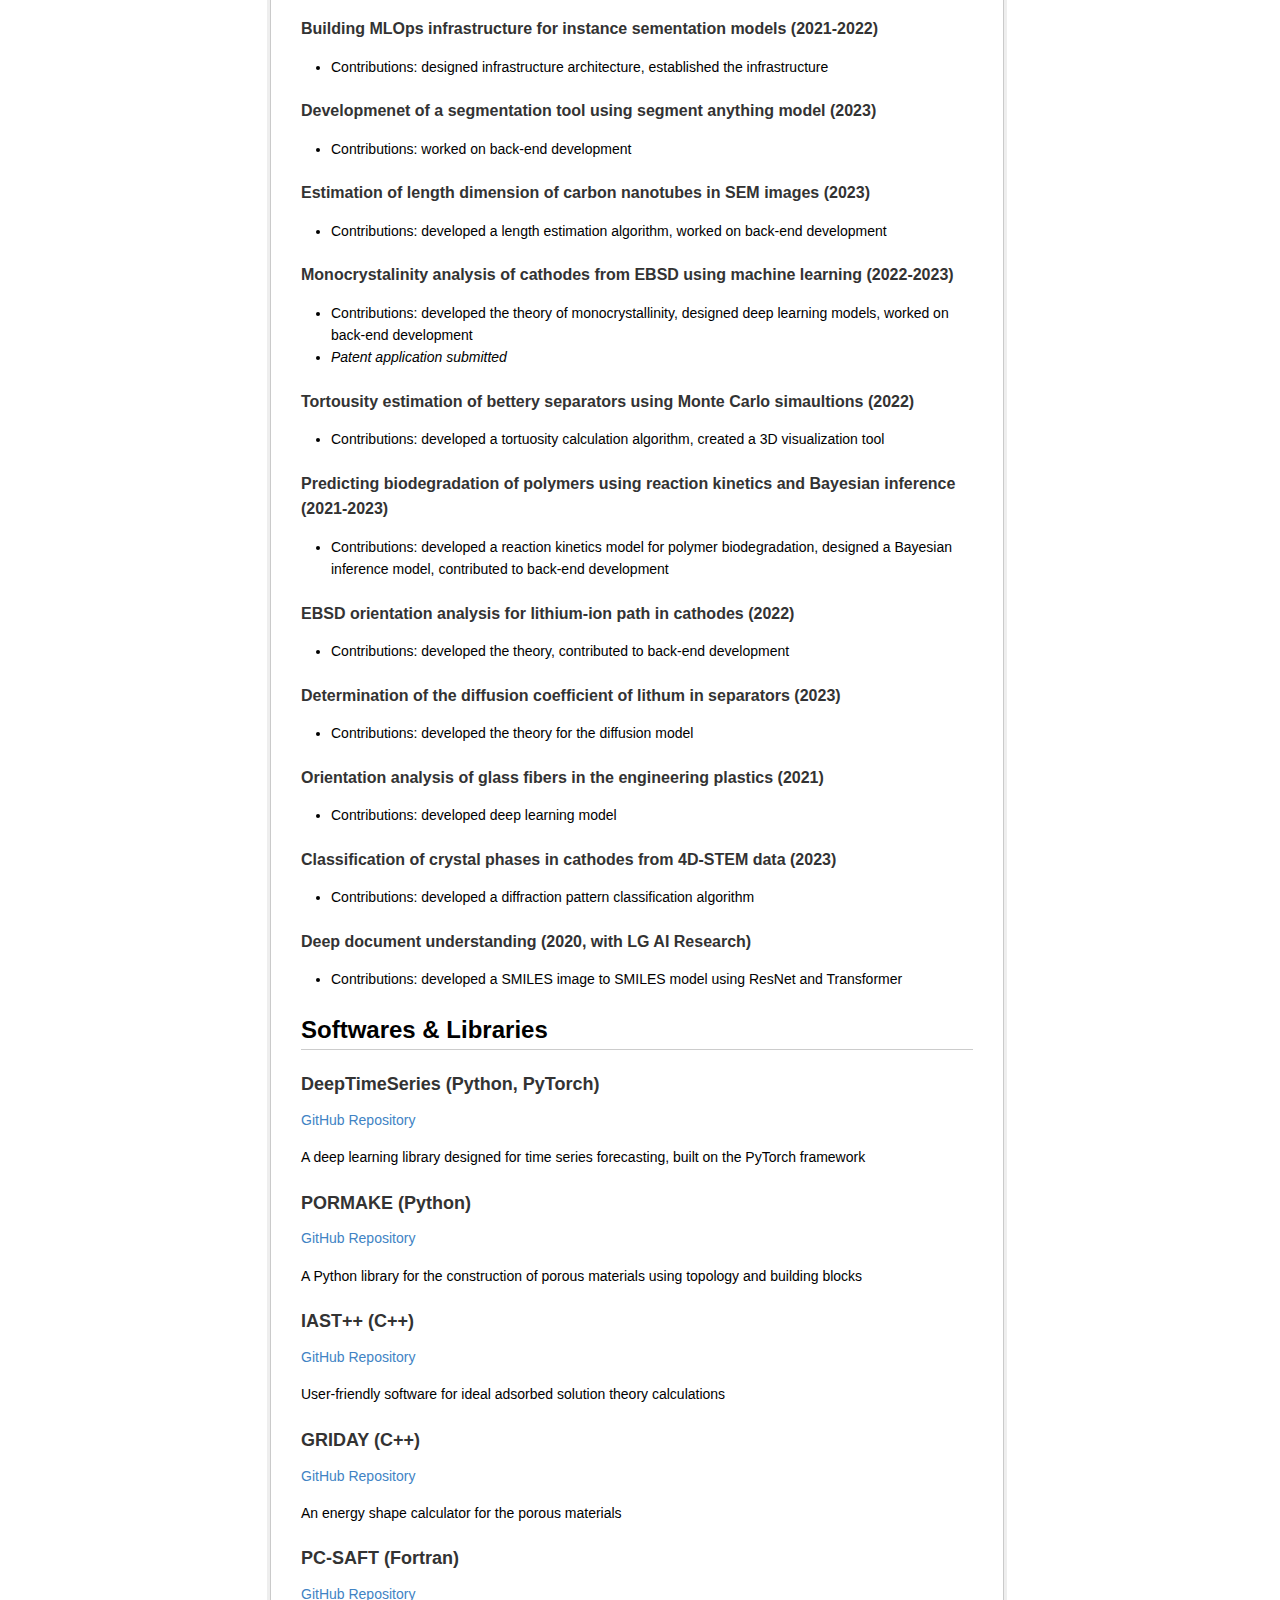
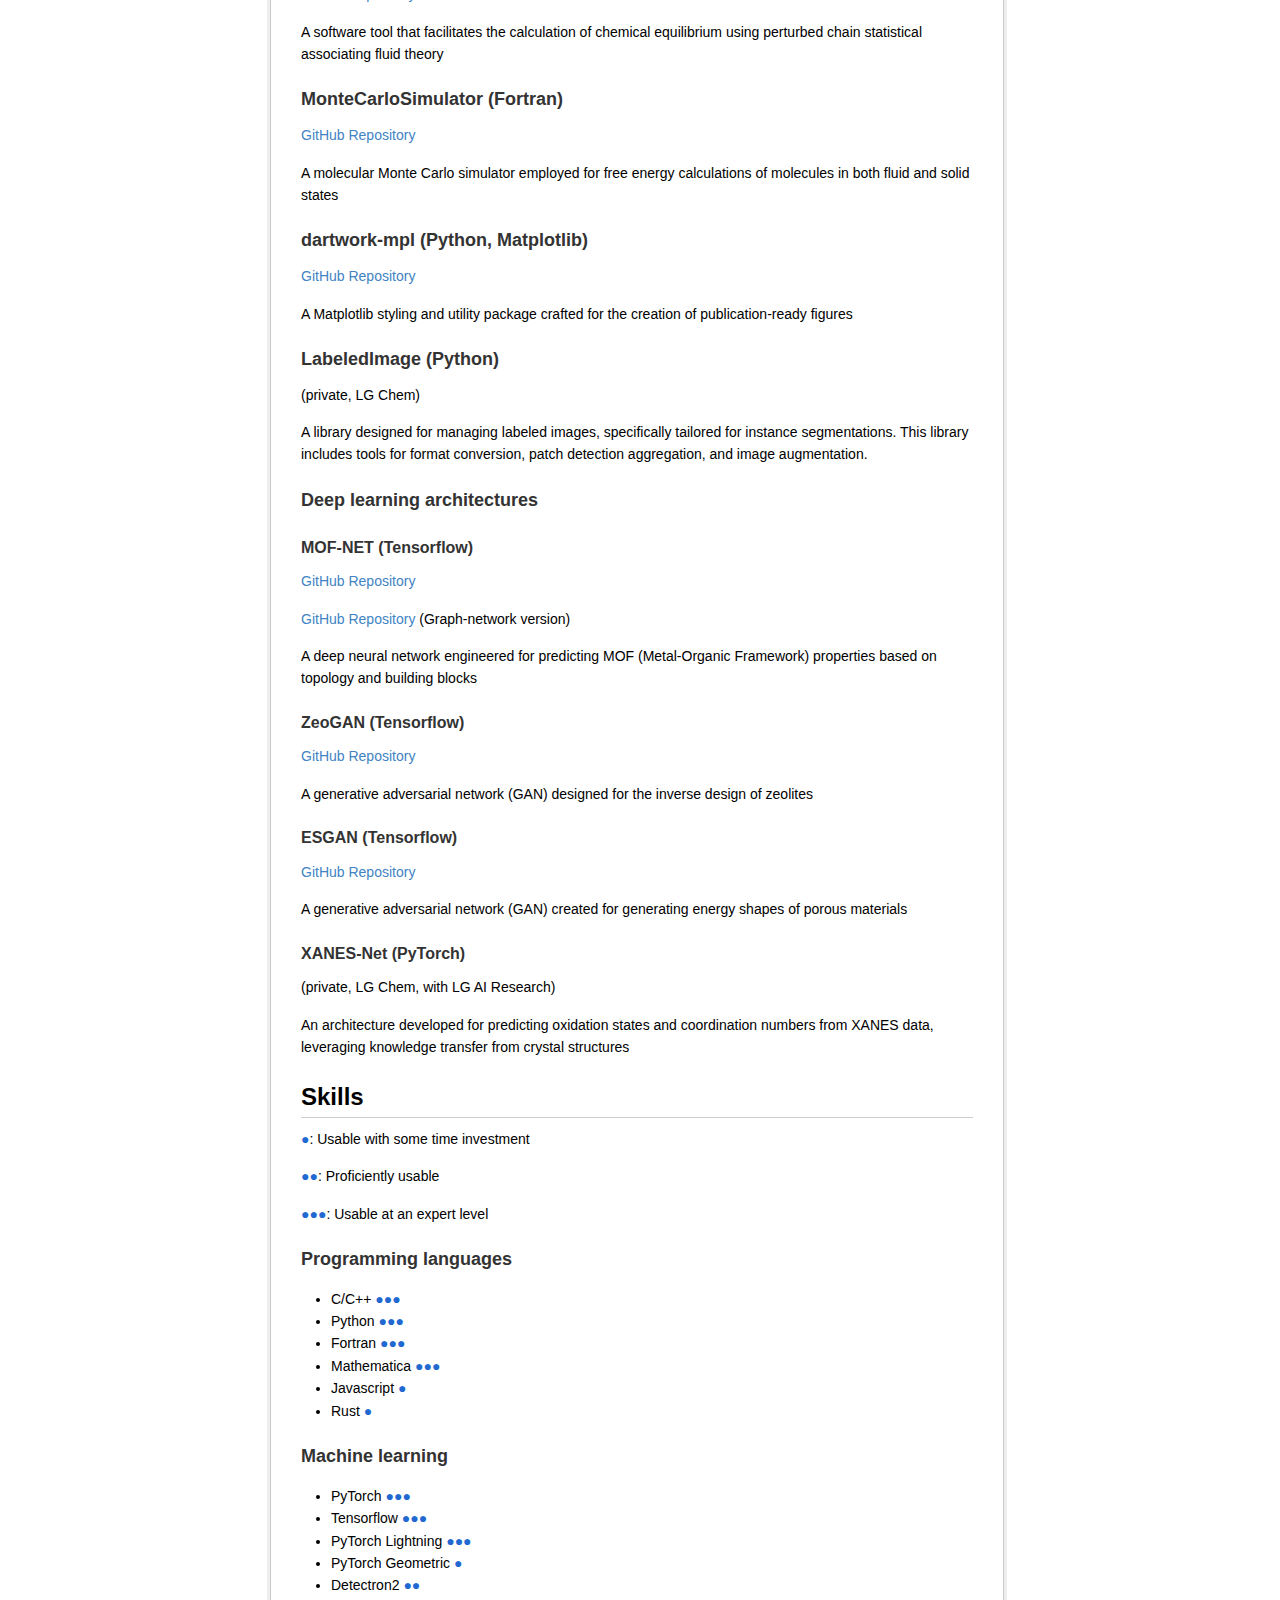
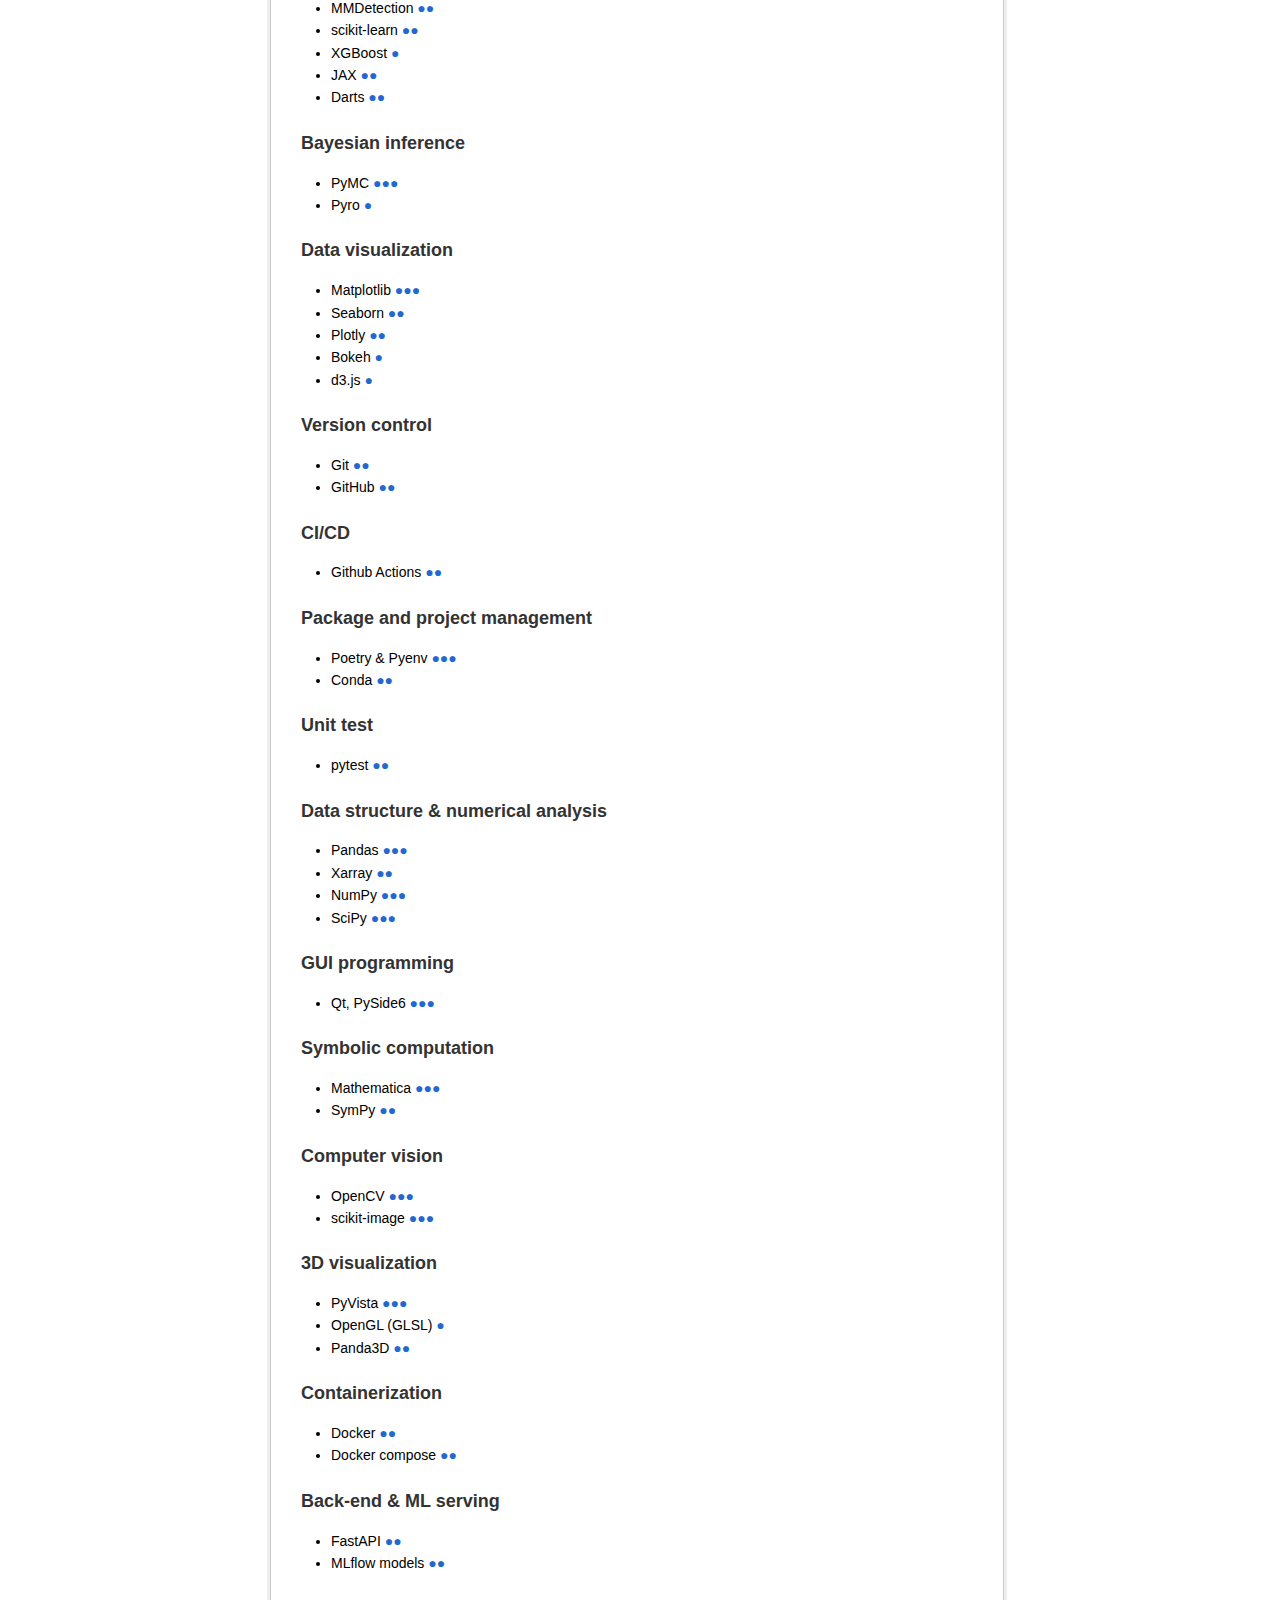
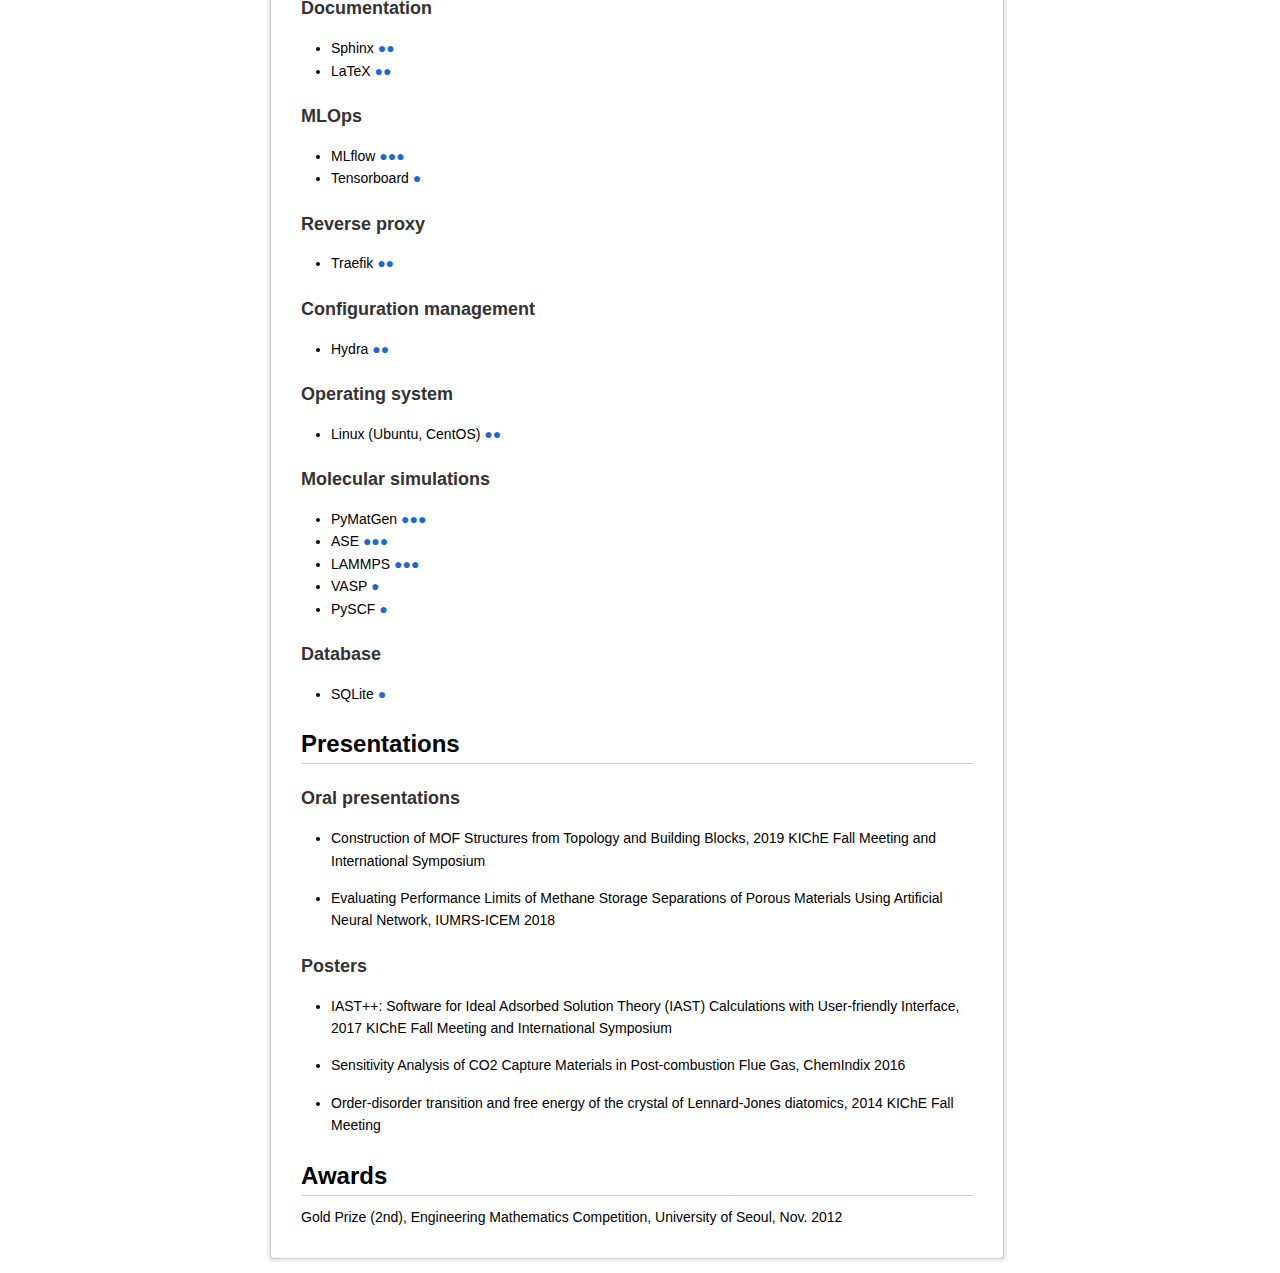
==== commit 8364d7c6: "fix typo" ====
--- a/index.html
+++ b/index.html
@@ -350,8 +350,8 @@
 <h4 id="deep-document-understanding-2020-with-lg-ai-research">Deep
 document understanding (2020, with LG AI Research)</h4>
 <ul>
-<li>Contributions: developed a SMILES image to smiles text model using
-ResNet and transformer</li>
+<li>Contributions: developed a SMILES image to SMILES model using ResNet
+and Transformer</li>
 </ul>
 <h2 id="softwares-libraries">Softwares &amp; Libraries</h2>
 <h3 id="deeptimeseries-python-pytorch">DeepTimeSeries (Python,
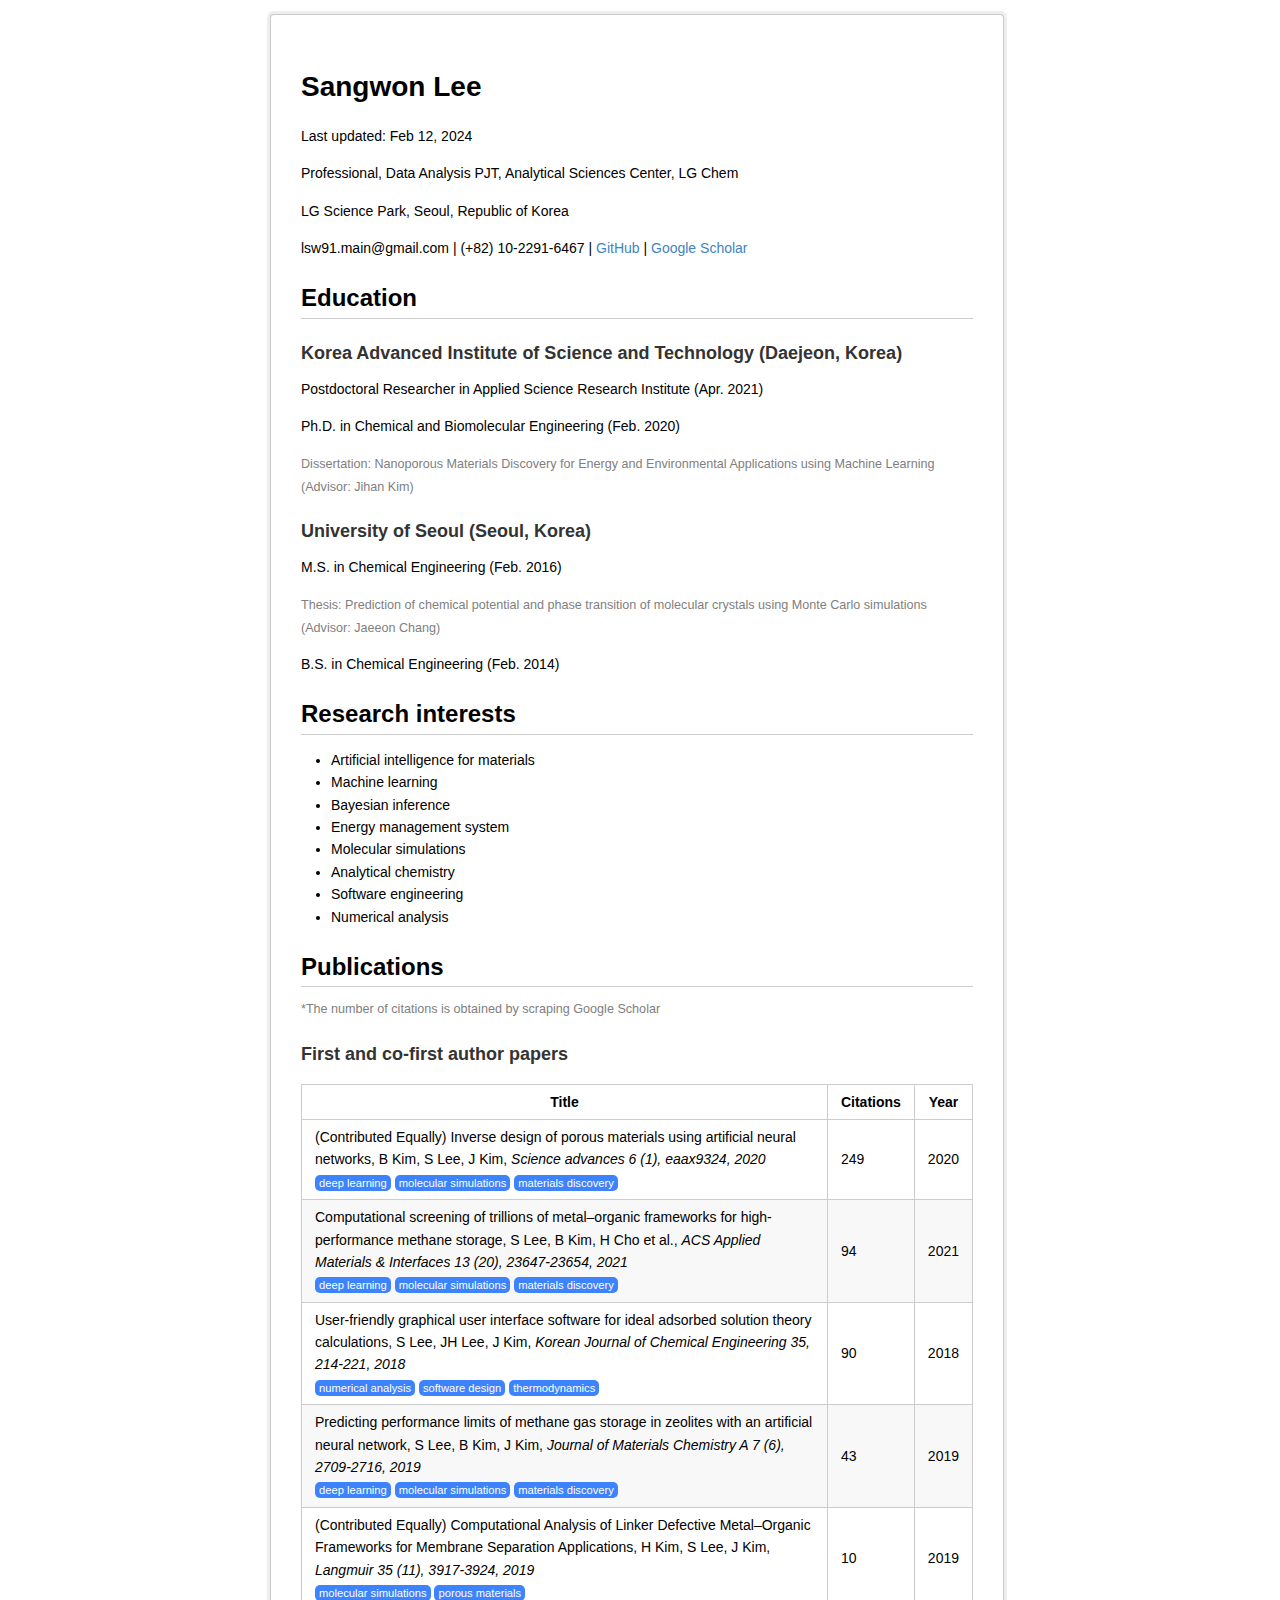
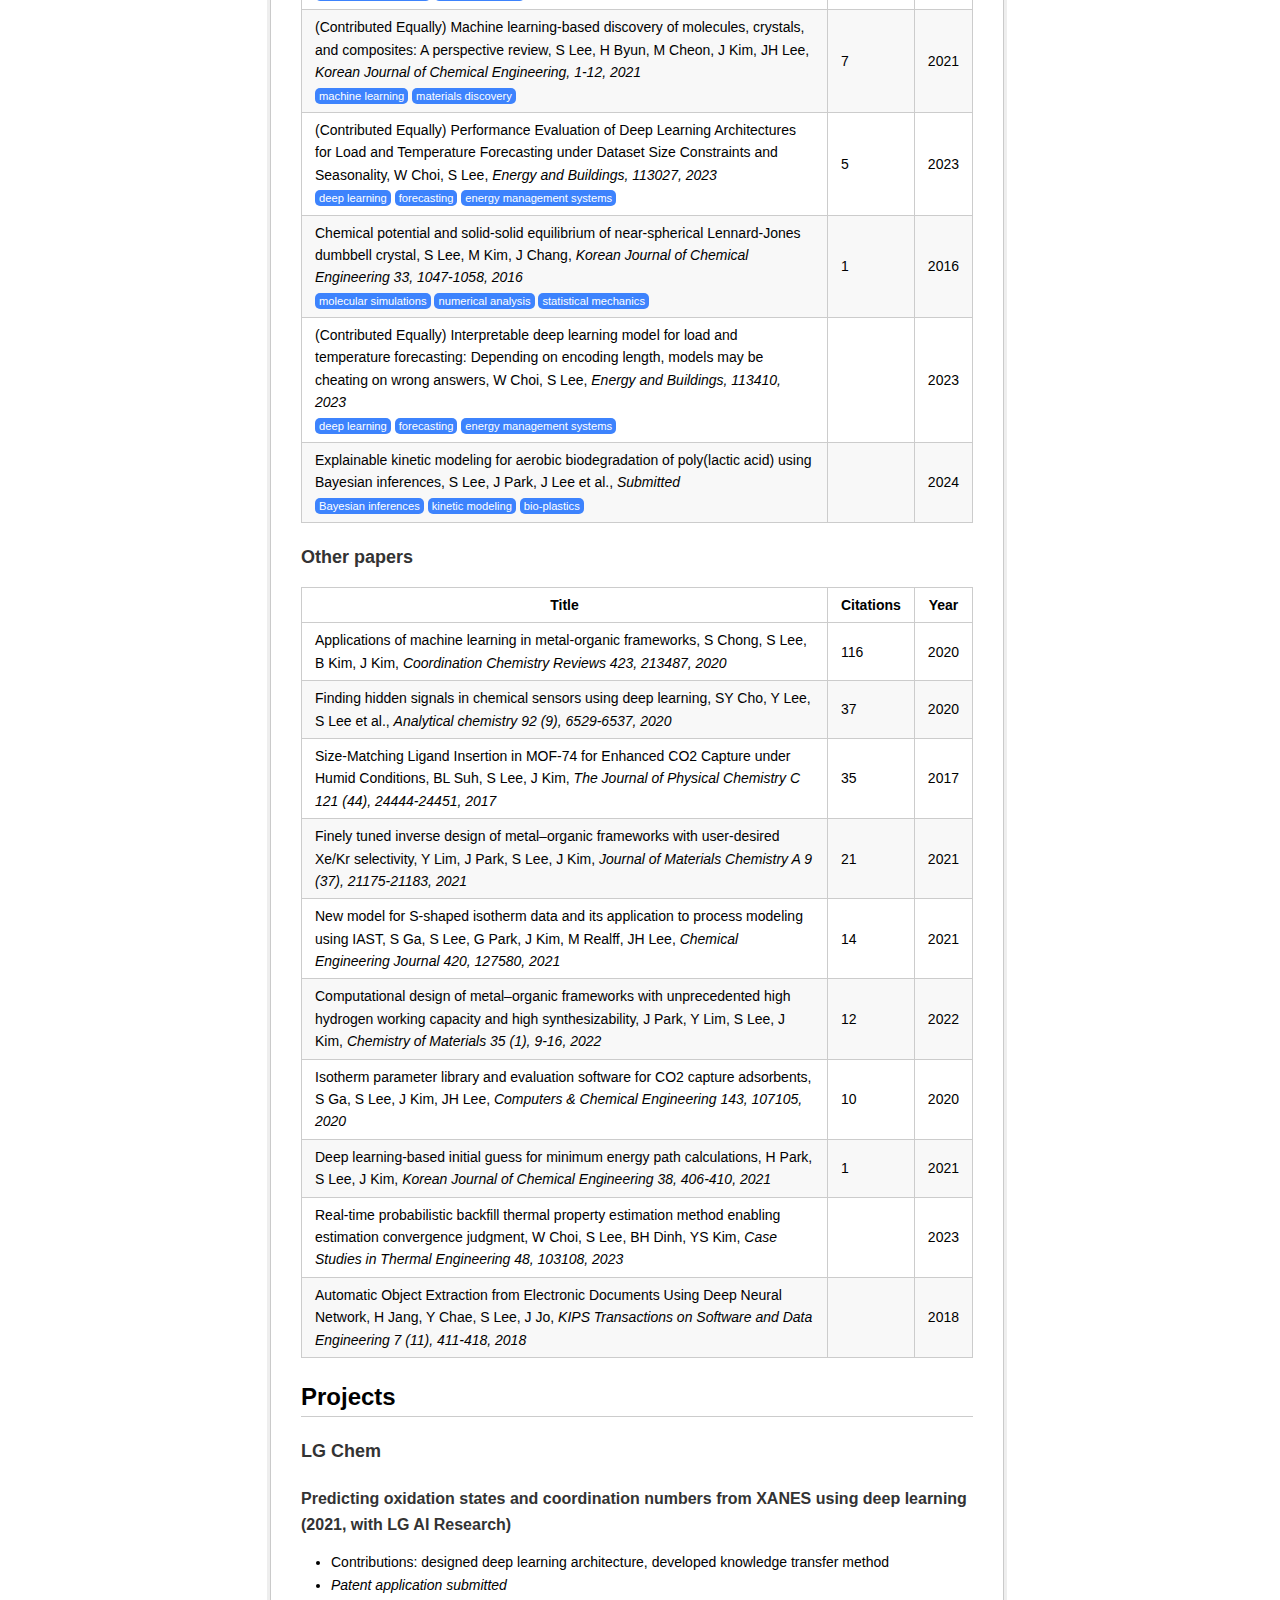
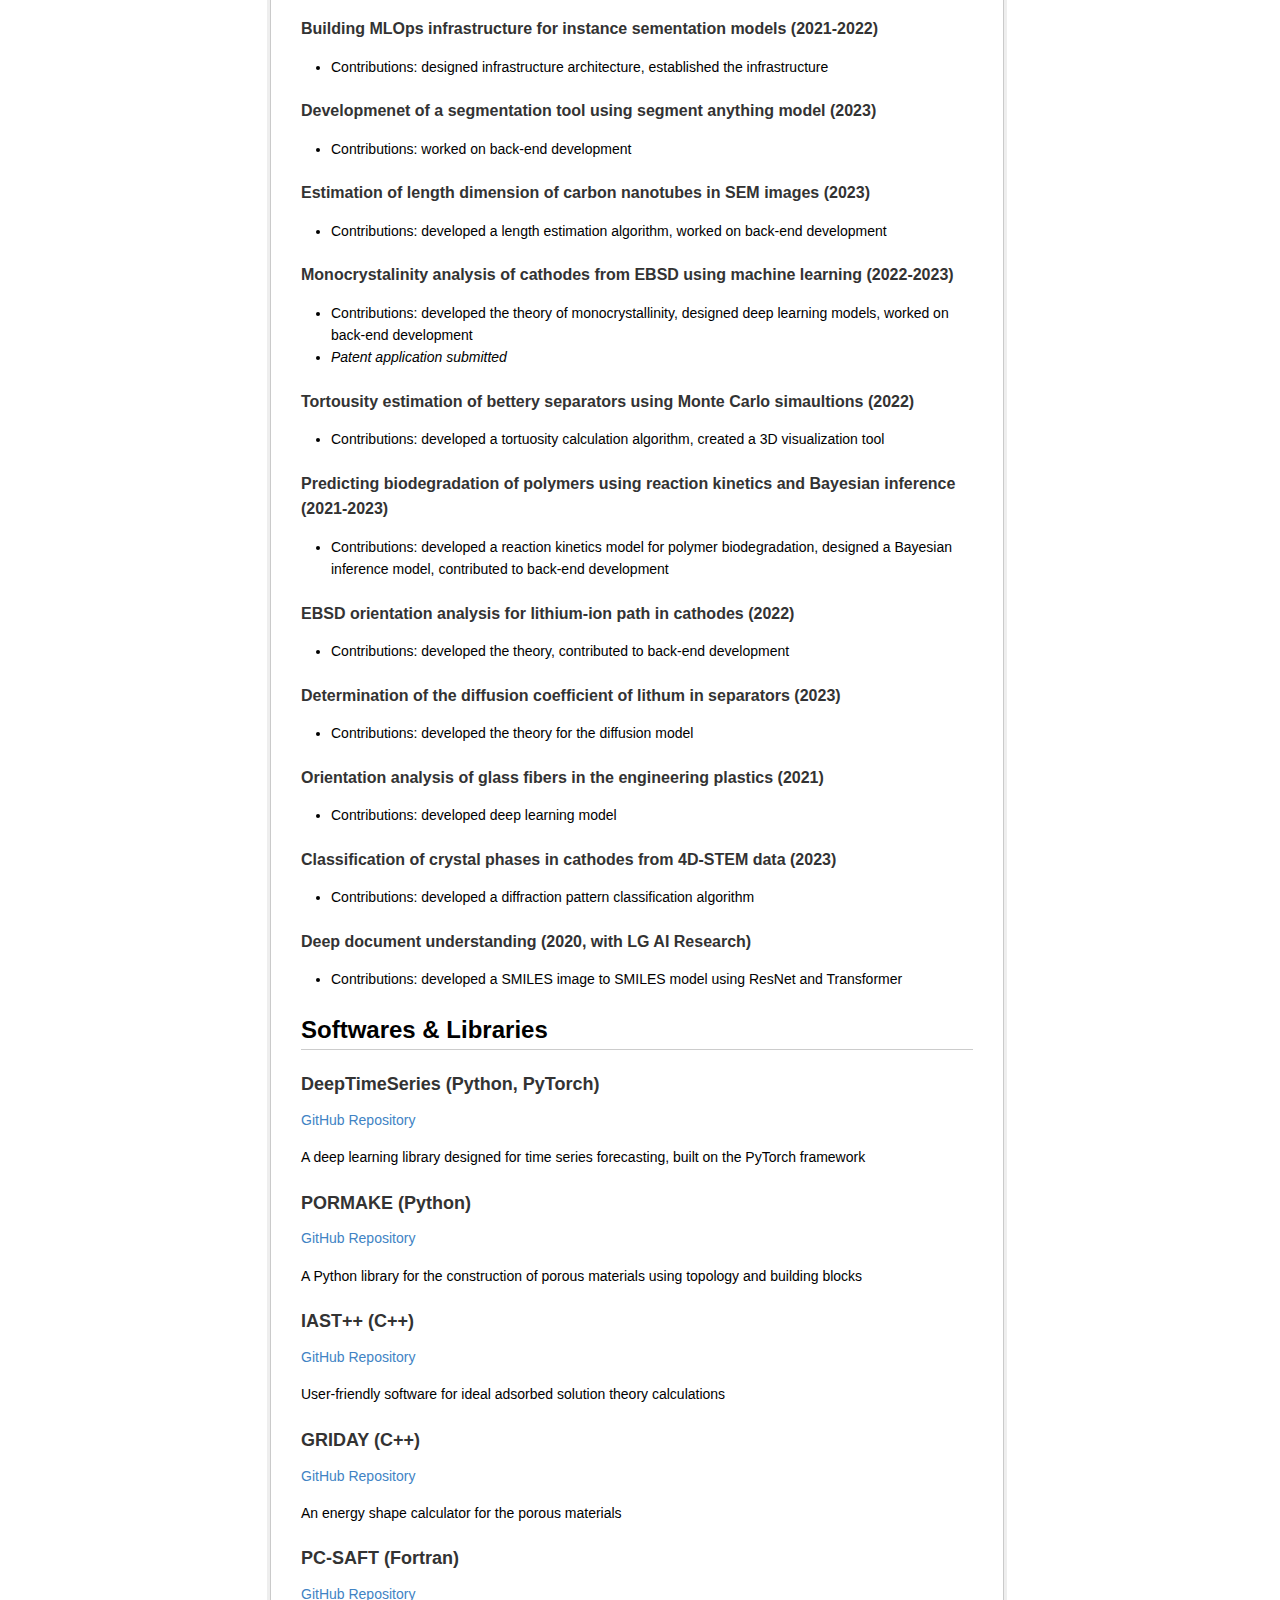
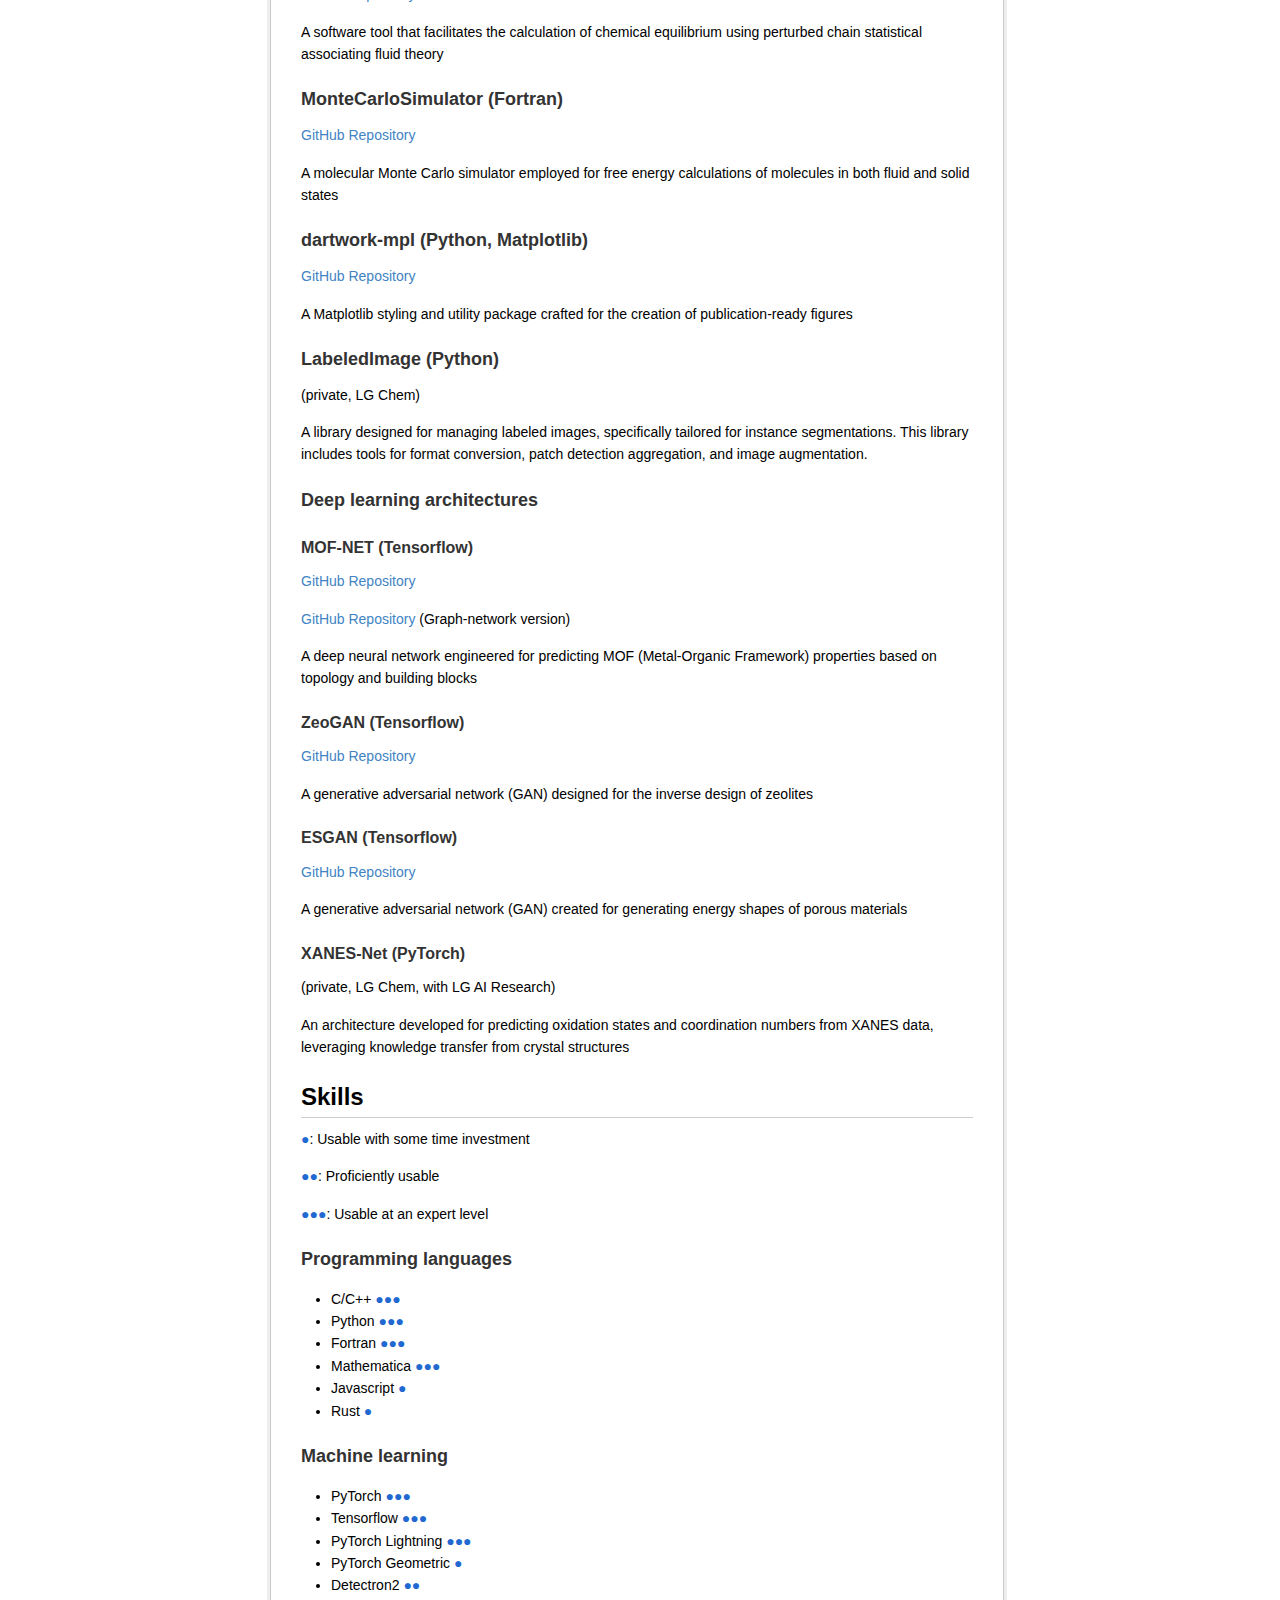
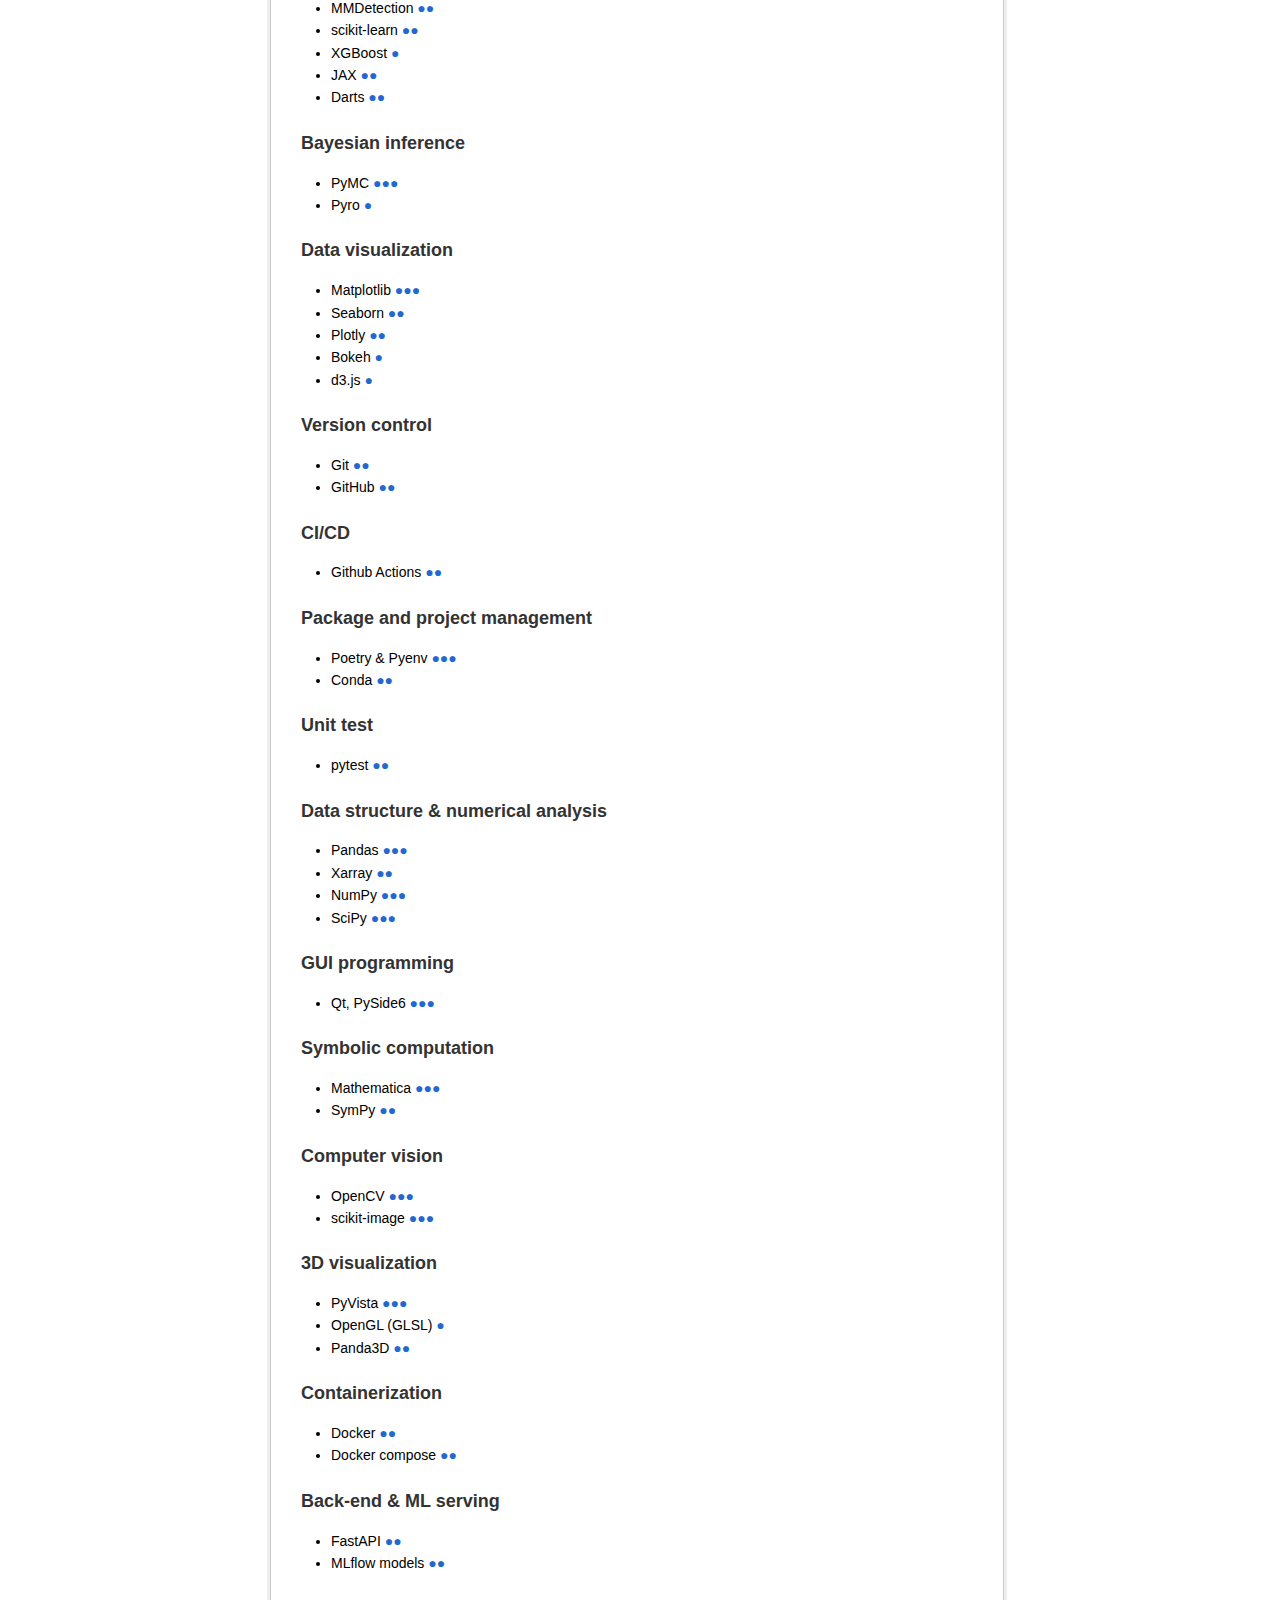
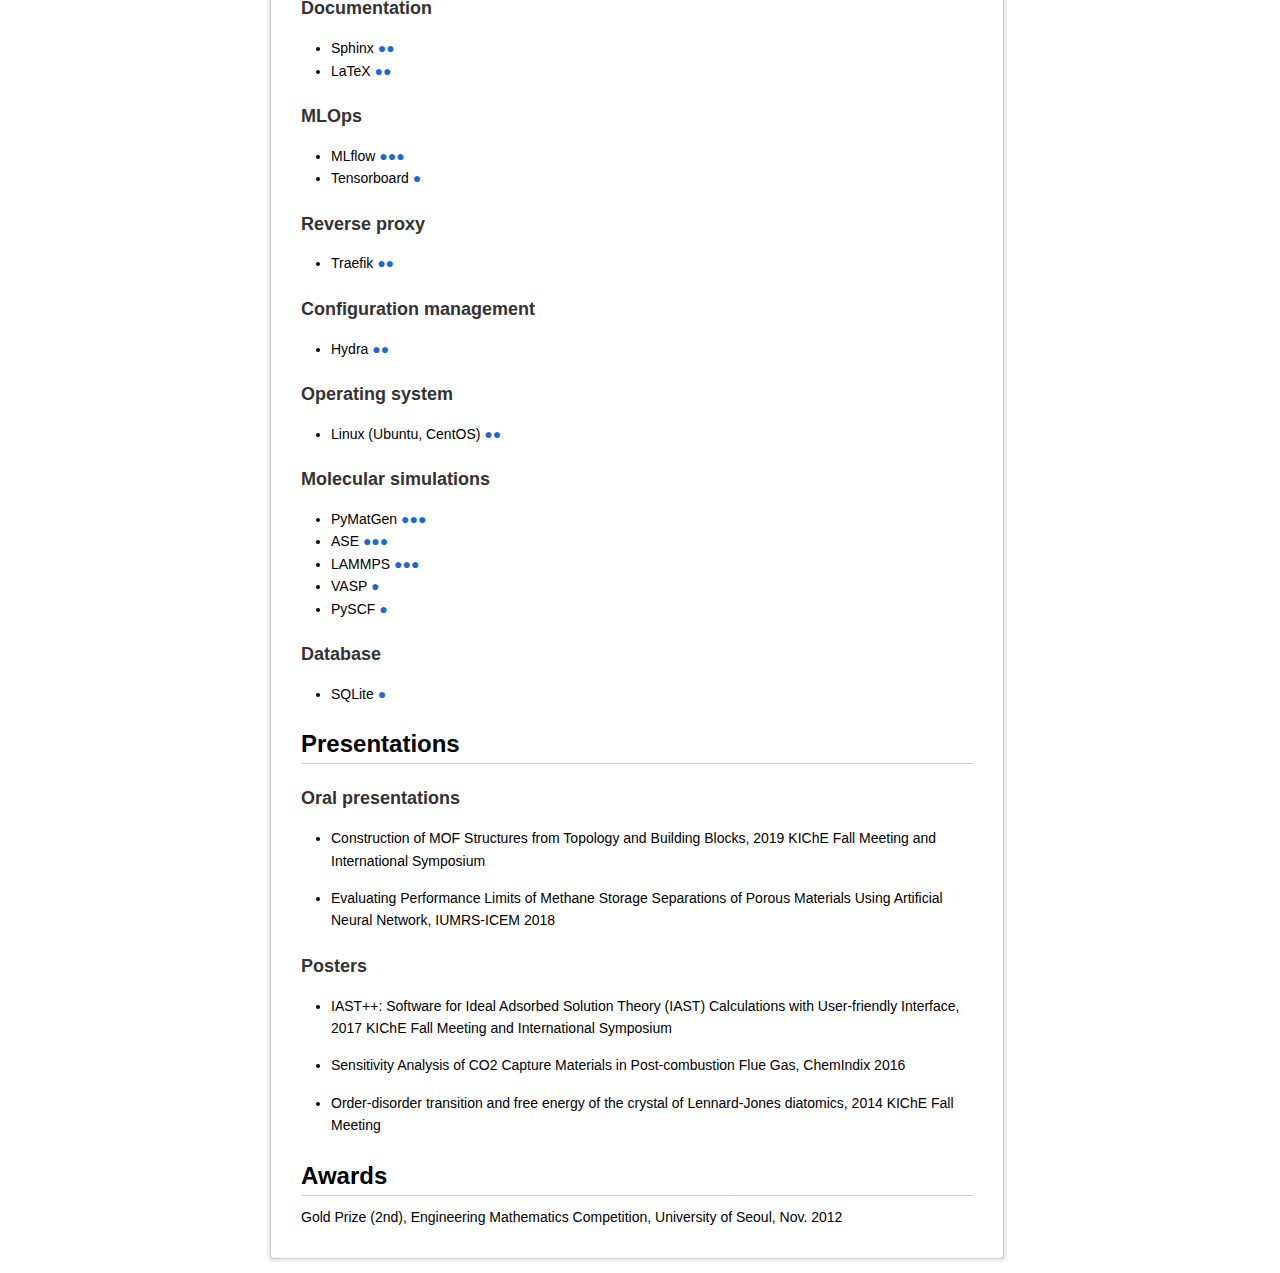
==== commit 1a3e9ce6: "update keywords" ====
--- a/index.html
+++ b/index.html
@@ -28,7 +28,7 @@
 <header id="title-block-header">
 <h1 class="title">Sangwon Lee</h1>
 </header>
-<p>Last updated: Feb 10, 2024</p>
+<p>Last updated: Feb 12, 2024</p>
 <p>Professional, Data Analysis PJT, Analytical Sciences Center, LG
 Chem</p>
 <p>LG Science Park, Seoul, Republic of Korea</p>
@@ -89,7 +89,7 @@
 (1), eaax9324, 2020</em><br><span class="badge">deep learning</span>
 <span class="badge">molecular simulations</span> <span
 class="badge">materials discovery</span></td>
-<td>248</td>
+<td>249</td>
 <td>2020</td>
 </tr>
 <tr class="even">
@@ -124,8 +124,8 @@
 <td>(Contributed Equally) Computational Analysis of Linker Defective
 Metal–Organic Frameworks for Membrane Separation Applications, H Kim, S
 Lee, J Kim, <em>Langmuir 35 (11), 3917-3924, 2019</em><br><span
-class="badge">deep learning</span> <span class="badge">molecular
-simulations</span> <span class="badge">numerical analysis</span></td>
+class="badge">molecular simulations</span> <span class="badge">porous
+materials</span></td>
 <td>10</td>
 <td>2019</td>
 </tr>
@@ -135,7 +135,7 @@
 J Kim, JH Lee, <em>Korean Journal of Chemical Engineering, 1-12,
 2021</em><br><span class="badge">machine learning</span> <span
 class="badge">materials discovery</span></td>
-<td>6</td>
+<td>7</td>
 <td>2021</td>
 </tr>
 <tr class="odd">
@@ -169,7 +169,7 @@
 </tr>
 <tr class="even">
 <td>Explainable kinetic modeling for aerobic biodegradation of
-poly(lactic acid) using Bayesian inferences, S Lee, K Park, J Lee et
+poly(lactic acid) using Bayesian inferences, S Lee, J Park, J Lee et
 al., <em>Submitted</em><br><span class="badge">Bayesian
 inferences</span> <span class="badge">kinetic modeling</span> <span
 class="badge">bio-plastics</span></td>
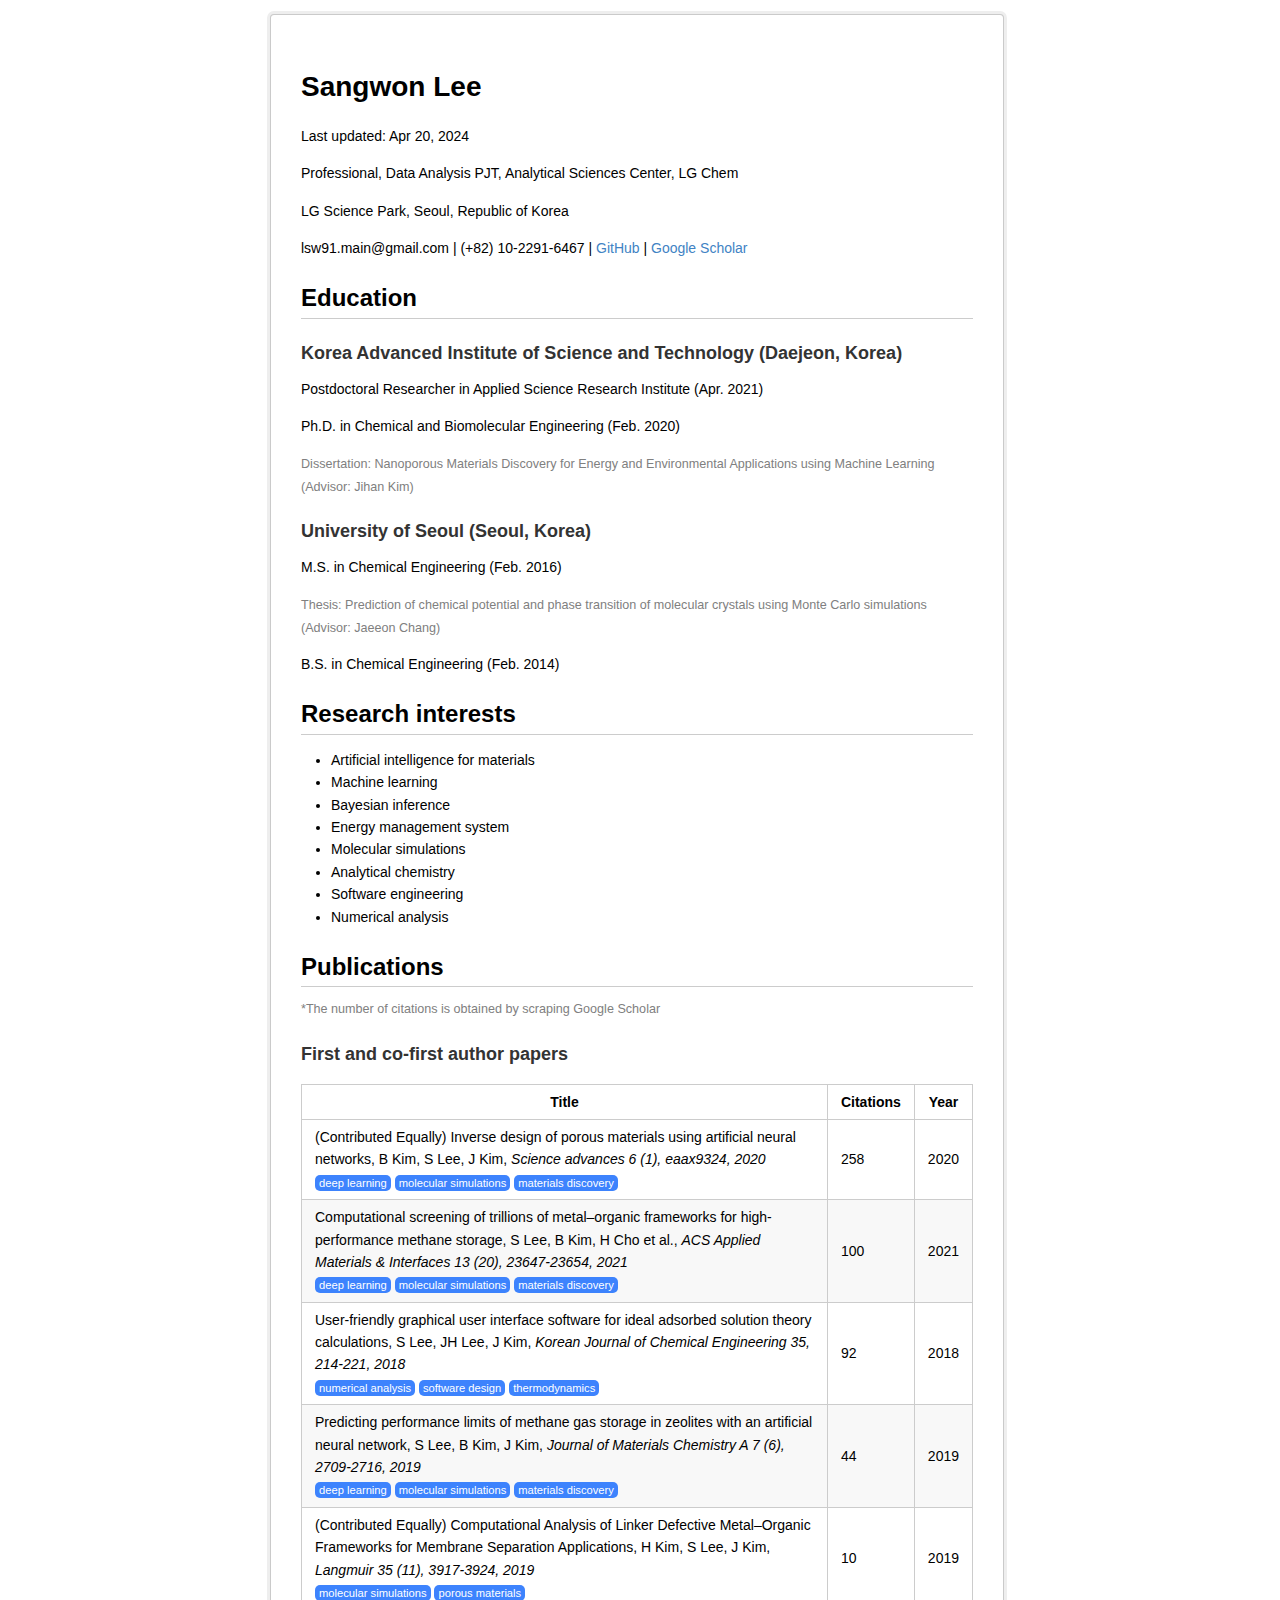
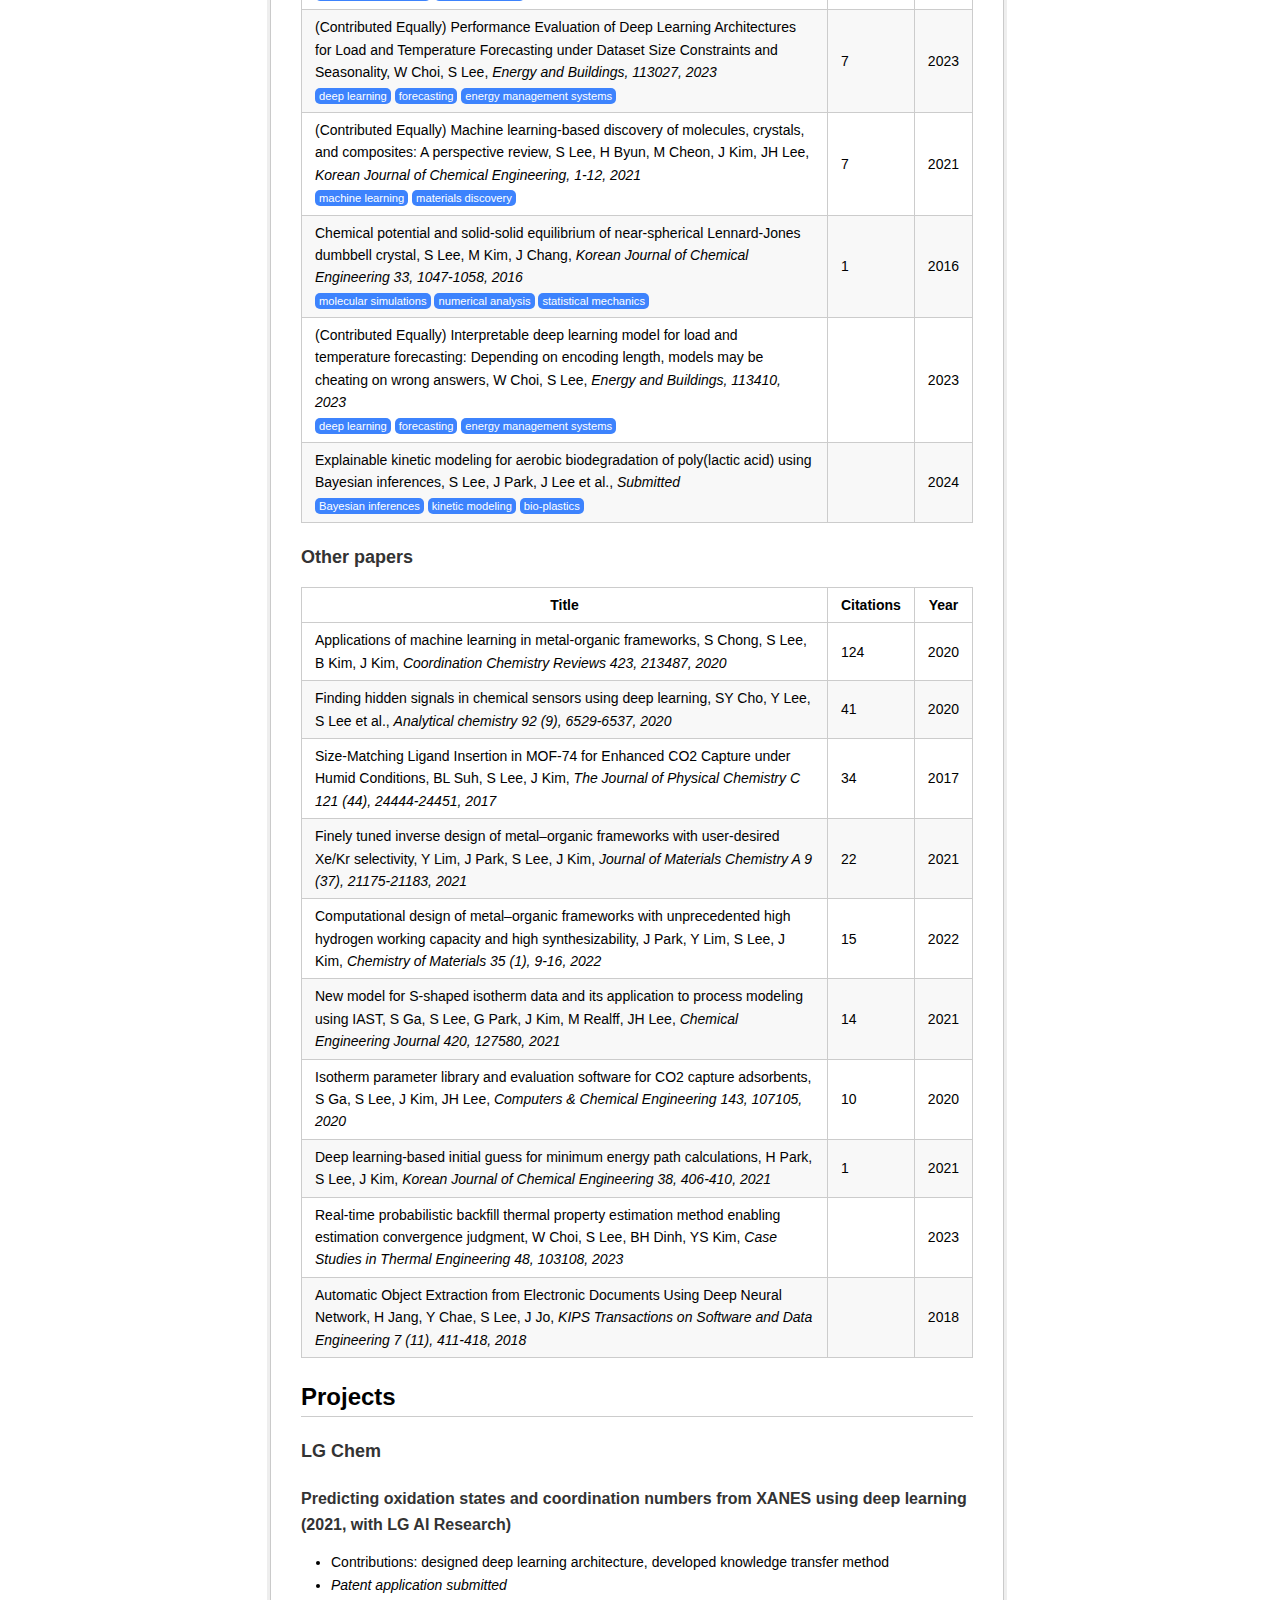
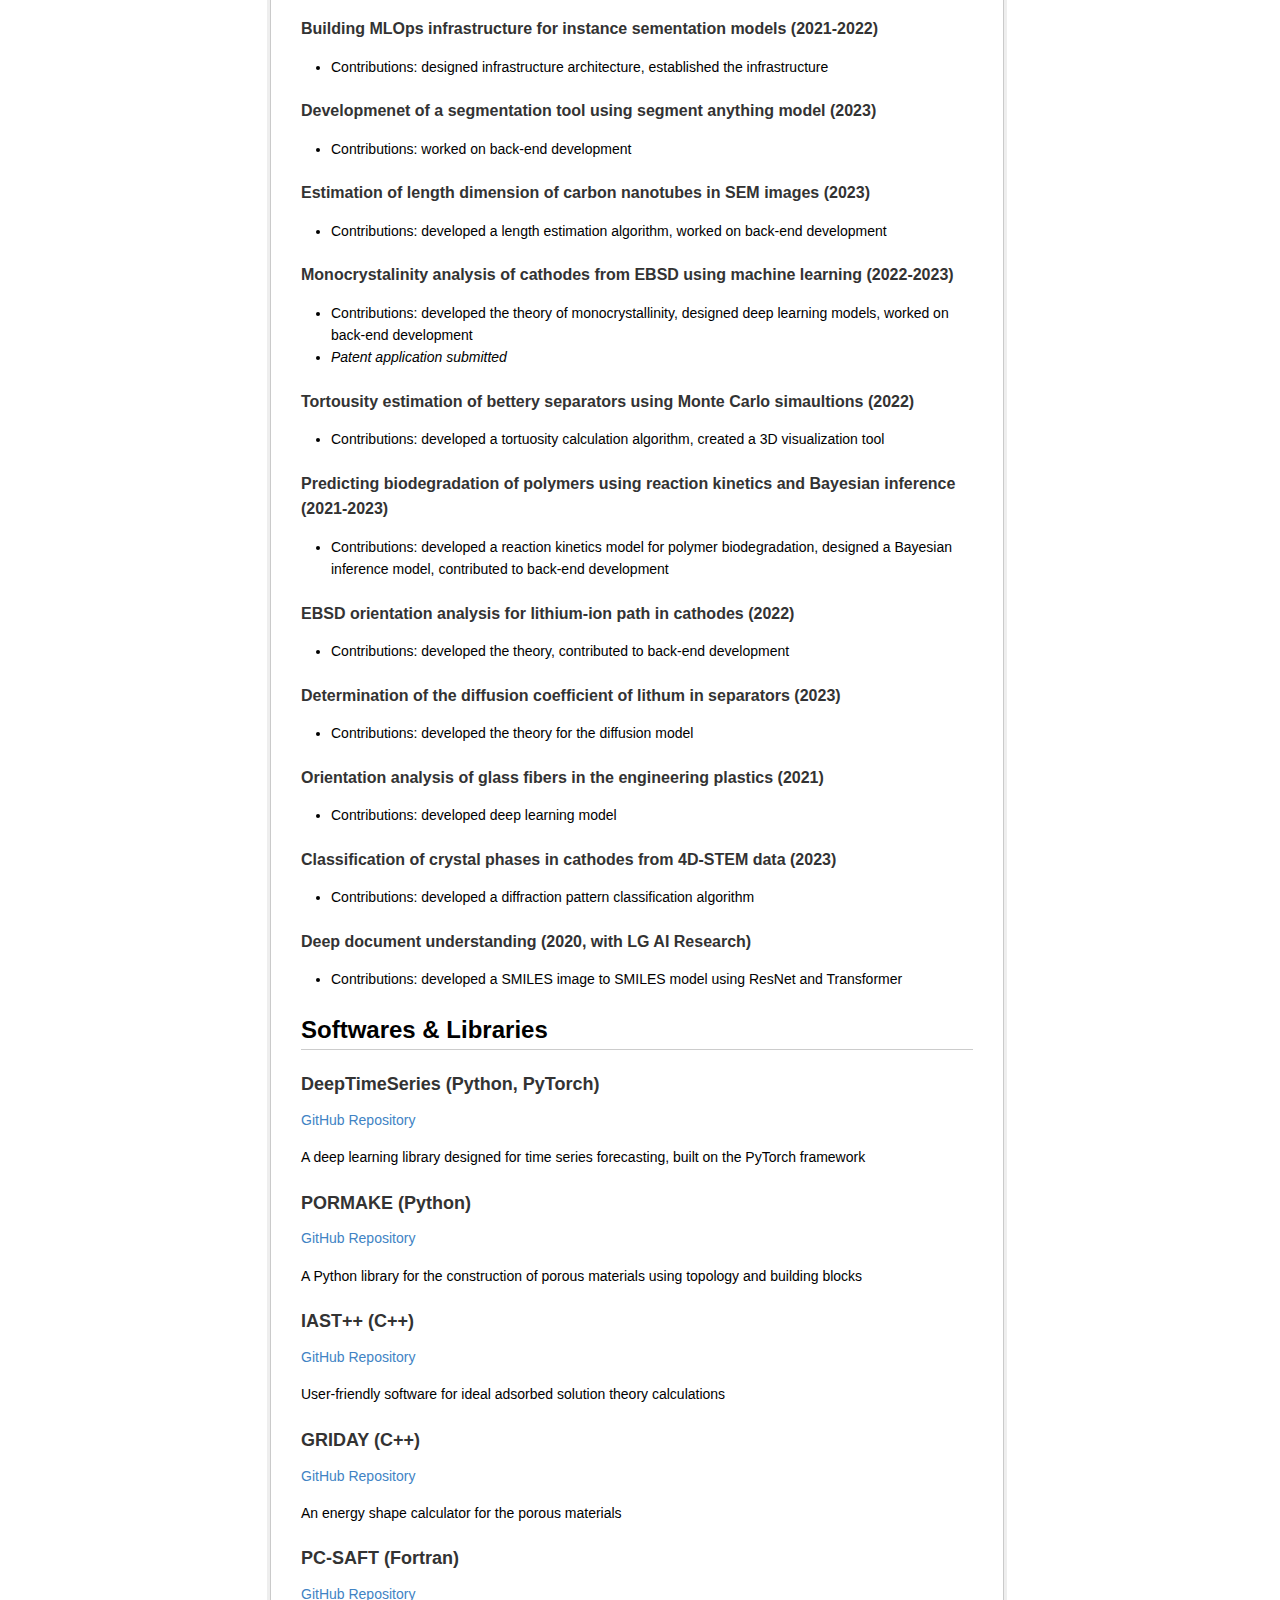
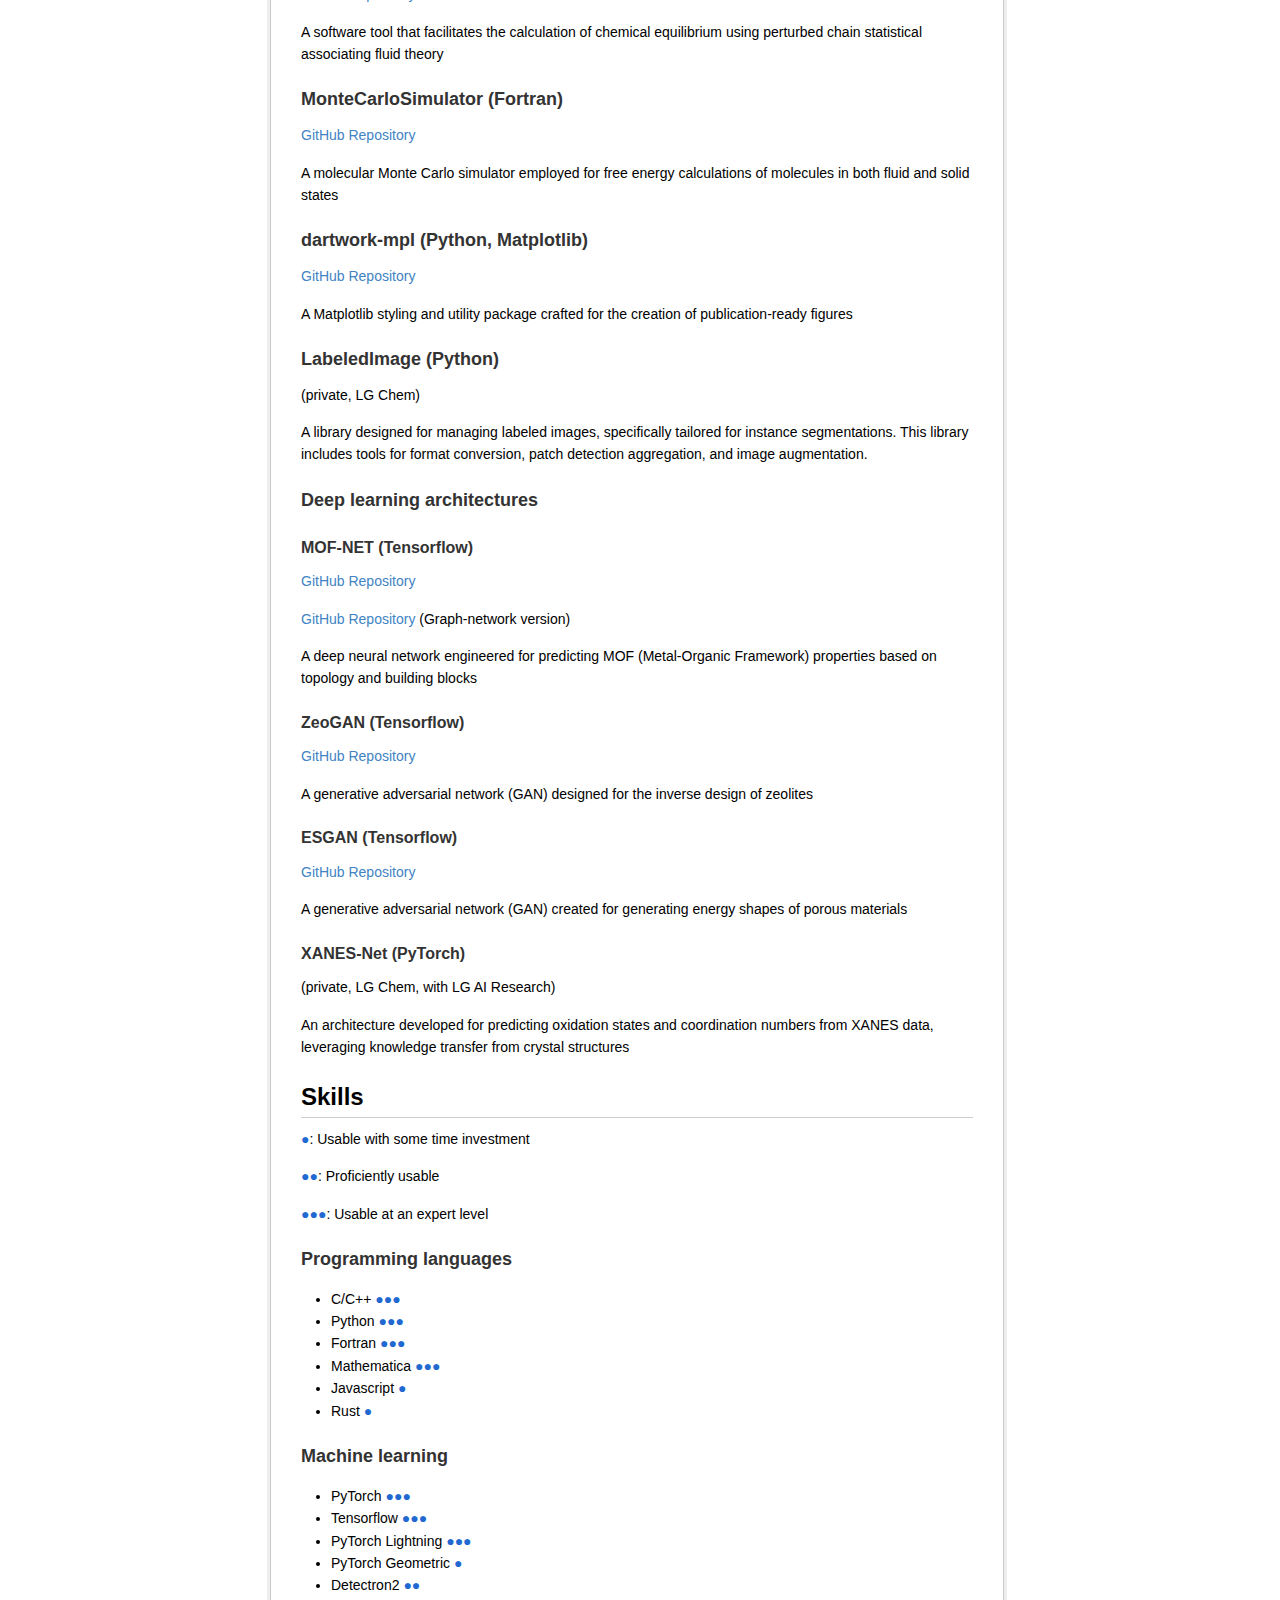
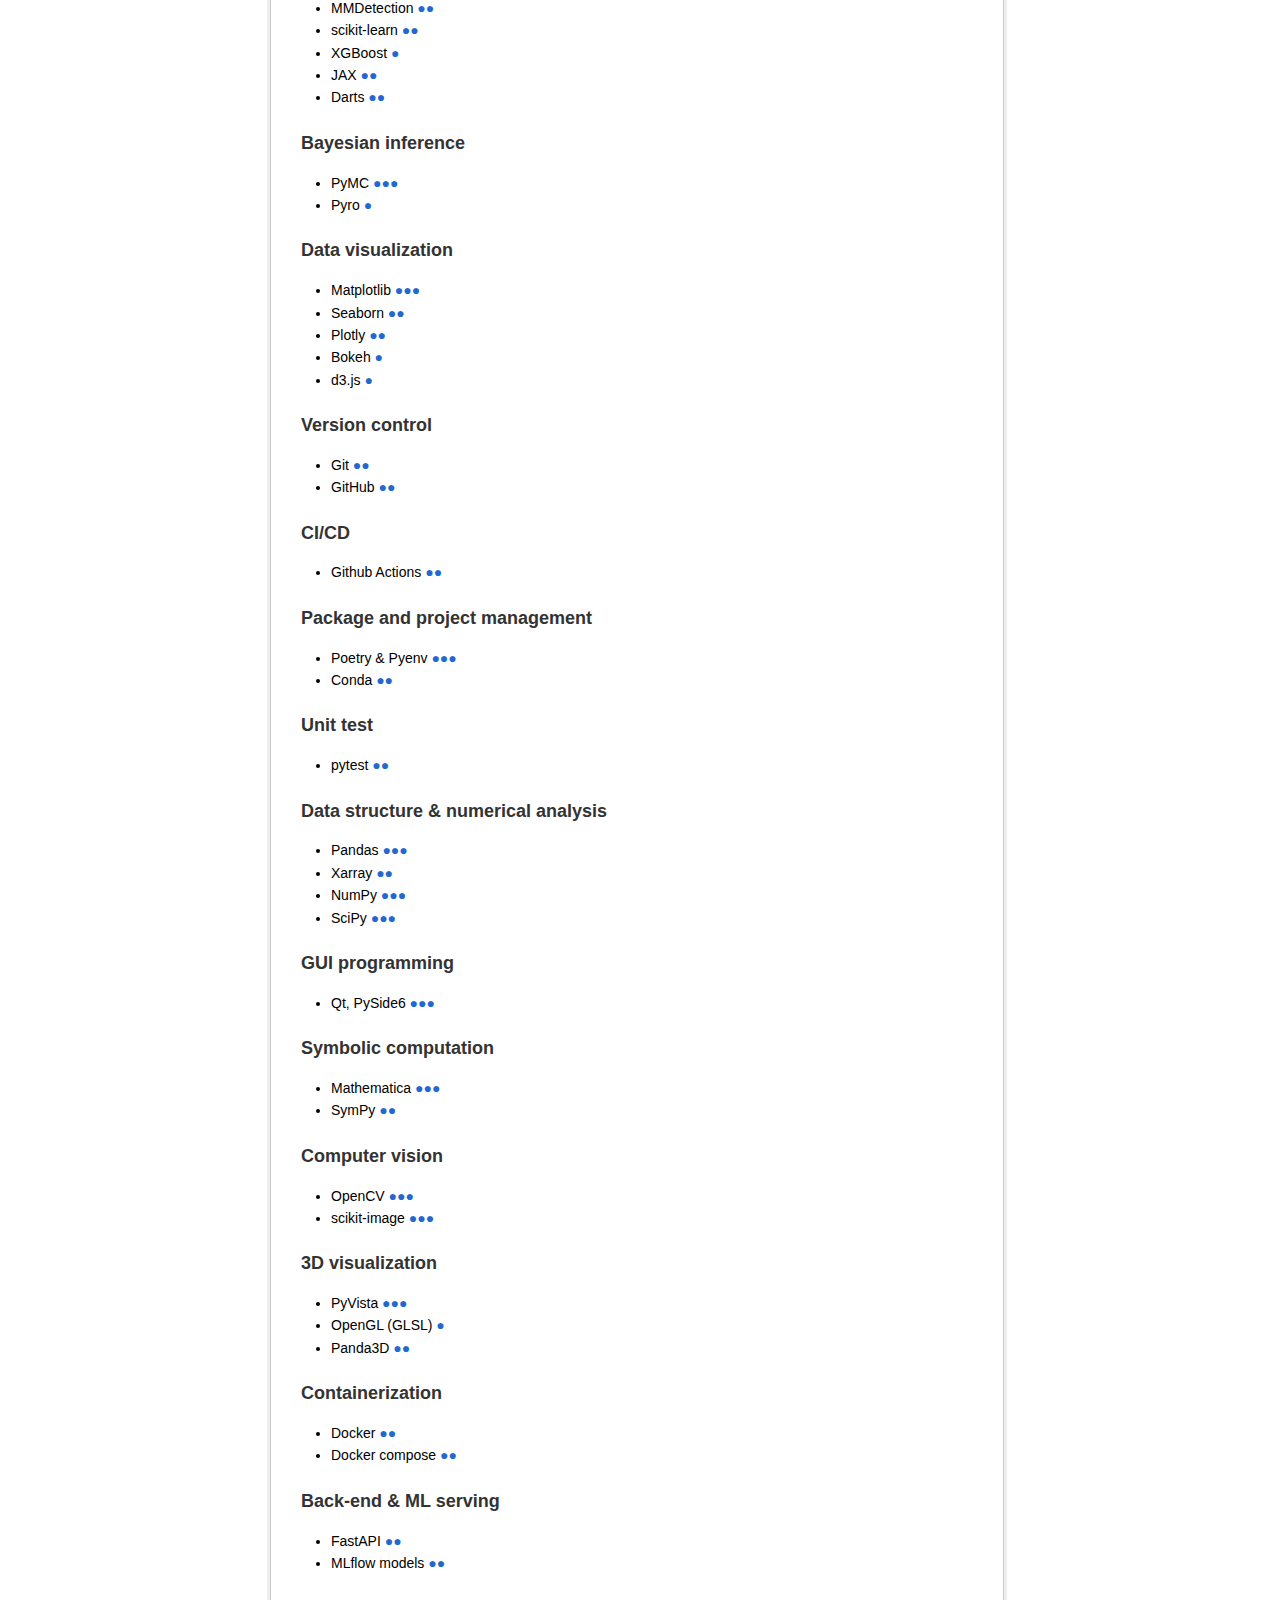
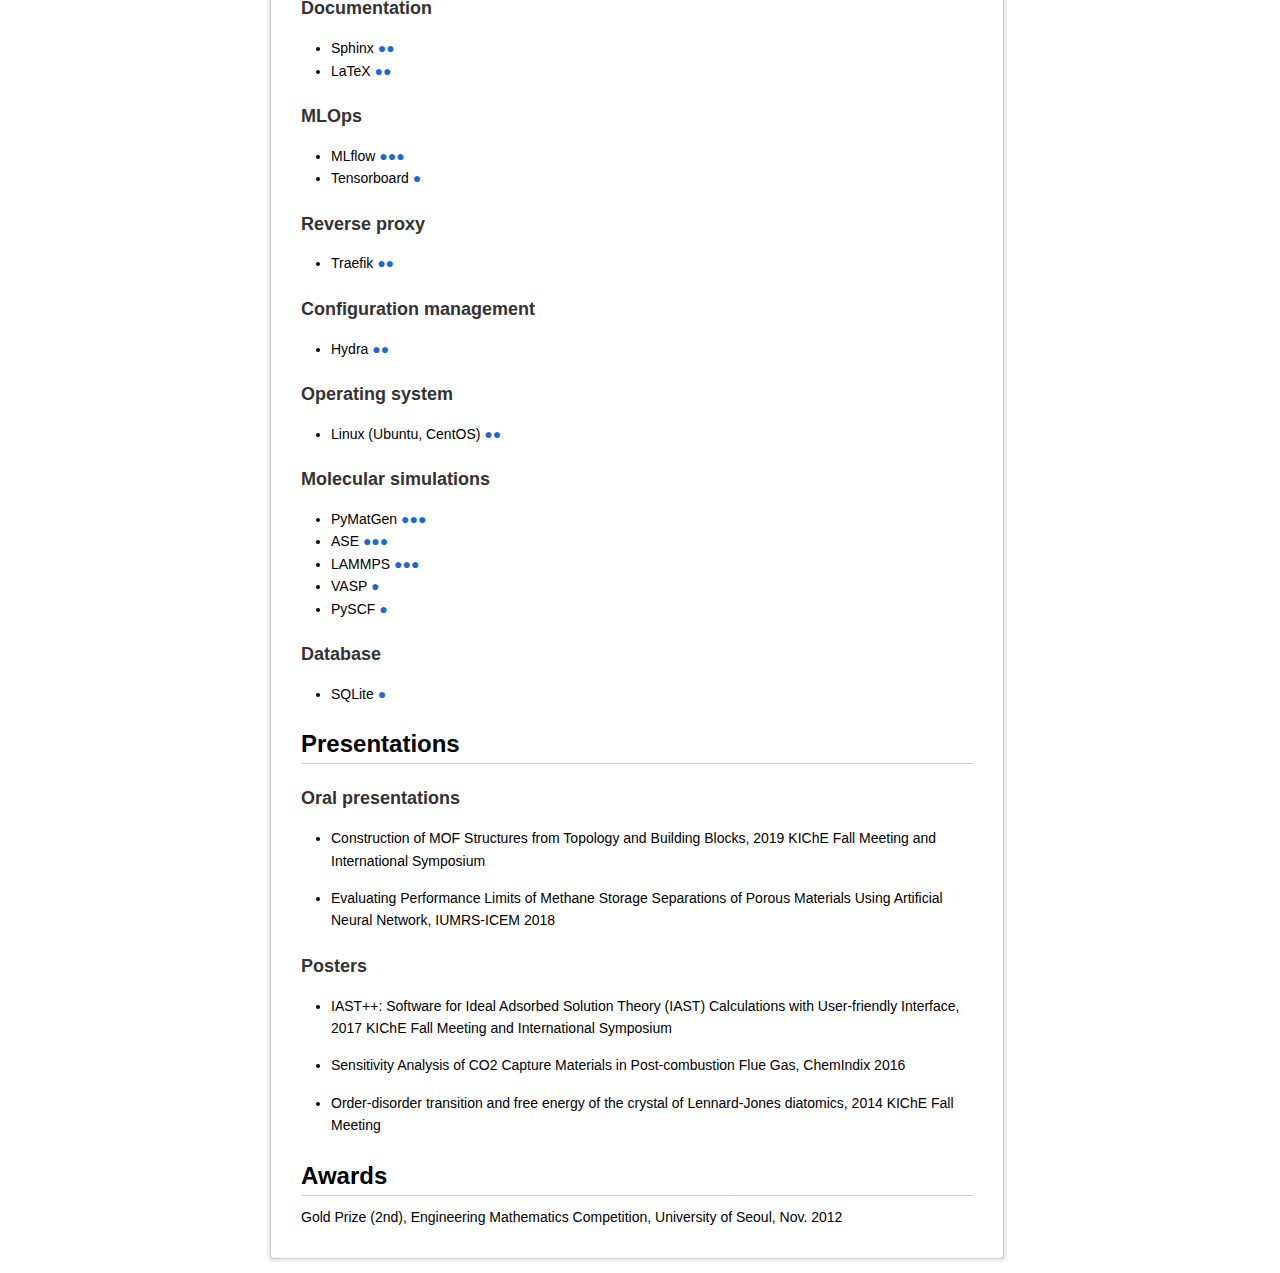
==== commit 35b8fef9: "Update GitHub repository link for dartwork-mpl" ====
--- a/index.html
+++ b/index.html
@@ -28,7 +28,7 @@
 <header id="title-block-header">
 <h1 class="title">Sangwon Lee</h1>
 </header>
-<p>Last updated: Feb 12, 2024</p>
+<p>Last updated: Apr 20, 2024</p>
 <p>Professional, Data Analysis PJT, Analytical Sciences Center, LG
 Chem</p>
 <p>LG Science Park, Seoul, Republic of Korea</p>
@@ -89,7 +89,7 @@
 (1), eaax9324, 2020</em><br><span class="badge">deep learning</span>
 <span class="badge">molecular simulations</span> <span
 class="badge">materials discovery</span></td>
-<td>249</td>
+<td>258</td>
 <td>2020</td>
 </tr>
 <tr class="even">
@@ -99,7 +99,7 @@
 2021</em><br><span class="badge">deep learning</span> <span
 class="badge">molecular simulations</span> <span class="badge">materials
 discovery</span></td>
-<td>94</td>
+<td>100</td>
 <td>2021</td>
 </tr>
 <tr class="odd">
@@ -108,7 +108,7 @@
 of Chemical Engineering 35, 214-221, 2018</em><br><span
 class="badge">numerical analysis</span> <span class="badge">software
 design</span> <span class="badge">thermodynamics</span></td>
-<td>90</td>
+<td>92</td>
 <td>2018</td>
 </tr>
 <tr class="even">
@@ -117,7 +117,7 @@
 Materials Chemistry A 7 (6), 2709-2716, 2019</em><br><span
 class="badge">deep learning</span> <span class="badge">molecular
 simulations</span> <span class="badge">materials discovery</span></td>
-<td>43</td>
+<td>44</td>
 <td>2019</td>
 </tr>
 <tr class="odd">
@@ -130,6 +130,16 @@
 <td>2019</td>
 </tr>
 <tr class="even">
+<td>(Contributed Equally) Performance Evaluation of Deep Learning
+Architectures for Load and Temperature Forecasting under Dataset Size
+Constraints and Seasonality, W Choi, S Lee, <em>Energy and Buildings,
+113027, 2023</em><br><span class="badge">deep learning</span> <span
+class="badge">forecasting</span> <span class="badge">energy management
+systems</span></td>
+<td>7</td>
+<td>2023</td>
+</tr>
+<tr class="odd">
 <td>(Contributed Equally) Machine learning-based discovery of molecules,
 crystals, and composites: A perspective review, S Lee, H Byun, M Cheon,
 J Kim, JH Lee, <em>Korean Journal of Chemical Engineering, 1-12,
@@ -137,16 +147,6 @@
 class="badge">materials discovery</span></td>
 <td>7</td>
 <td>2021</td>
-</tr>
-<tr class="odd">
-<td>(Contributed Equally) Performance Evaluation of Deep Learning
-Architectures for Load and Temperature Forecasting under Dataset Size
-Constraints and Seasonality, W Choi, S Lee, <em>Energy and Buildings,
-113027, 2023</em><br><span class="badge">deep learning</span> <span
-class="badge">forecasting</span> <span class="badge">energy management
-systems</span></td>
-<td>5</td>
-<td>2023</td>
 </tr>
 <tr class="even">
 <td>Chemical potential and solid-solid equilibrium of near-spherical
@@ -197,44 +197,44 @@
 <td>Applications of machine learning in metal-organic frameworks, S
 Chong, S Lee, B Kim, J Kim, <em>Coordination Chemistry Reviews 423,
 213487, 2020</em></td>
-<td>116</td>
+<td>124</td>
 <td>2020</td>
 </tr>
 <tr class="even">
 <td>Finding hidden signals in chemical sensors using deep learning, SY
 Cho, Y Lee, S Lee et al., <em>Analytical chemistry 92 (9), 6529-6537,
 2020</em></td>
-<td>37</td>
+<td>41</td>
 <td>2020</td>
 </tr>
 <tr class="odd">
 <td>Size-Matching Ligand Insertion in MOF-74 for Enhanced CO2 Capture
 under Humid Conditions, BL Suh, S Lee, J Kim, <em>The Journal of
 Physical Chemistry C 121 (44), 24444-24451, 2017</em></td>
-<td>35</td>
+<td>34</td>
 <td>2017</td>
 </tr>
 <tr class="even">
 <td>Finely tuned inverse design of metal–organic frameworks with
 user-desired Xe/Kr selectivity, Y Lim, J Park, S Lee, J Kim, <em>Journal
 of Materials Chemistry A 9 (37), 21175-21183, 2021</em></td>
-<td>21</td>
+<td>22</td>
 <td>2021</td>
 </tr>
 <tr class="odd">
+<td>Computational design of metal–organic frameworks with unprecedented
+high hydrogen working capacity and high synthesizability, J Park, Y Lim,
+S Lee, J Kim, <em>Chemistry of Materials 35 (1), 9-16, 2022</em></td>
+<td>15</td>
+<td>2022</td>
+</tr>
+<tr class="even">
 <td>New model for S-shaped isotherm data and its application to process
 modeling using IAST, S Ga, S Lee, G Park, J Kim, M Realff, JH Lee,
 <em>Chemical Engineering Journal 420, 127580, 2021</em></td>
 <td>14</td>
 <td>2021</td>
 </tr>
-<tr class="even">
-<td>Computational design of metal–organic frameworks with unprecedented
-high hydrogen working capacity and high synthesizability, J Park, Y Lim,
-S Lee, J Kim, <em>Chemistry of Materials 35 (1), 9-16, 2022</em></td>
-<td>12</td>
-<td>2022</td>
-</tr>
 <tr class="odd">
 <td>Isotherm parameter library and evaluation software for CO2 capture
 adsorbents, S Ga, S Lee, J Kim, JH Lee, <em>Computers &amp; Chemical
@@ -387,7 +387,7 @@
 calculations of molecules in both fluid and solid states</p>
 <h3 id="dartwork-mpl-python-matplotlib">dartwork-mpl (Python,
 Matplotlib)</h3>
-<p><a href="https://github.com/BET-lab/dartwork-mpl">GitHub
+<p><a href="https://github.com/dartwork-repo/dartwork-mpl">GitHub
 Repository</a></p>
 <p>A Matplotlib styling and utility package crafted for the creation of
 publication-ready figures</p>
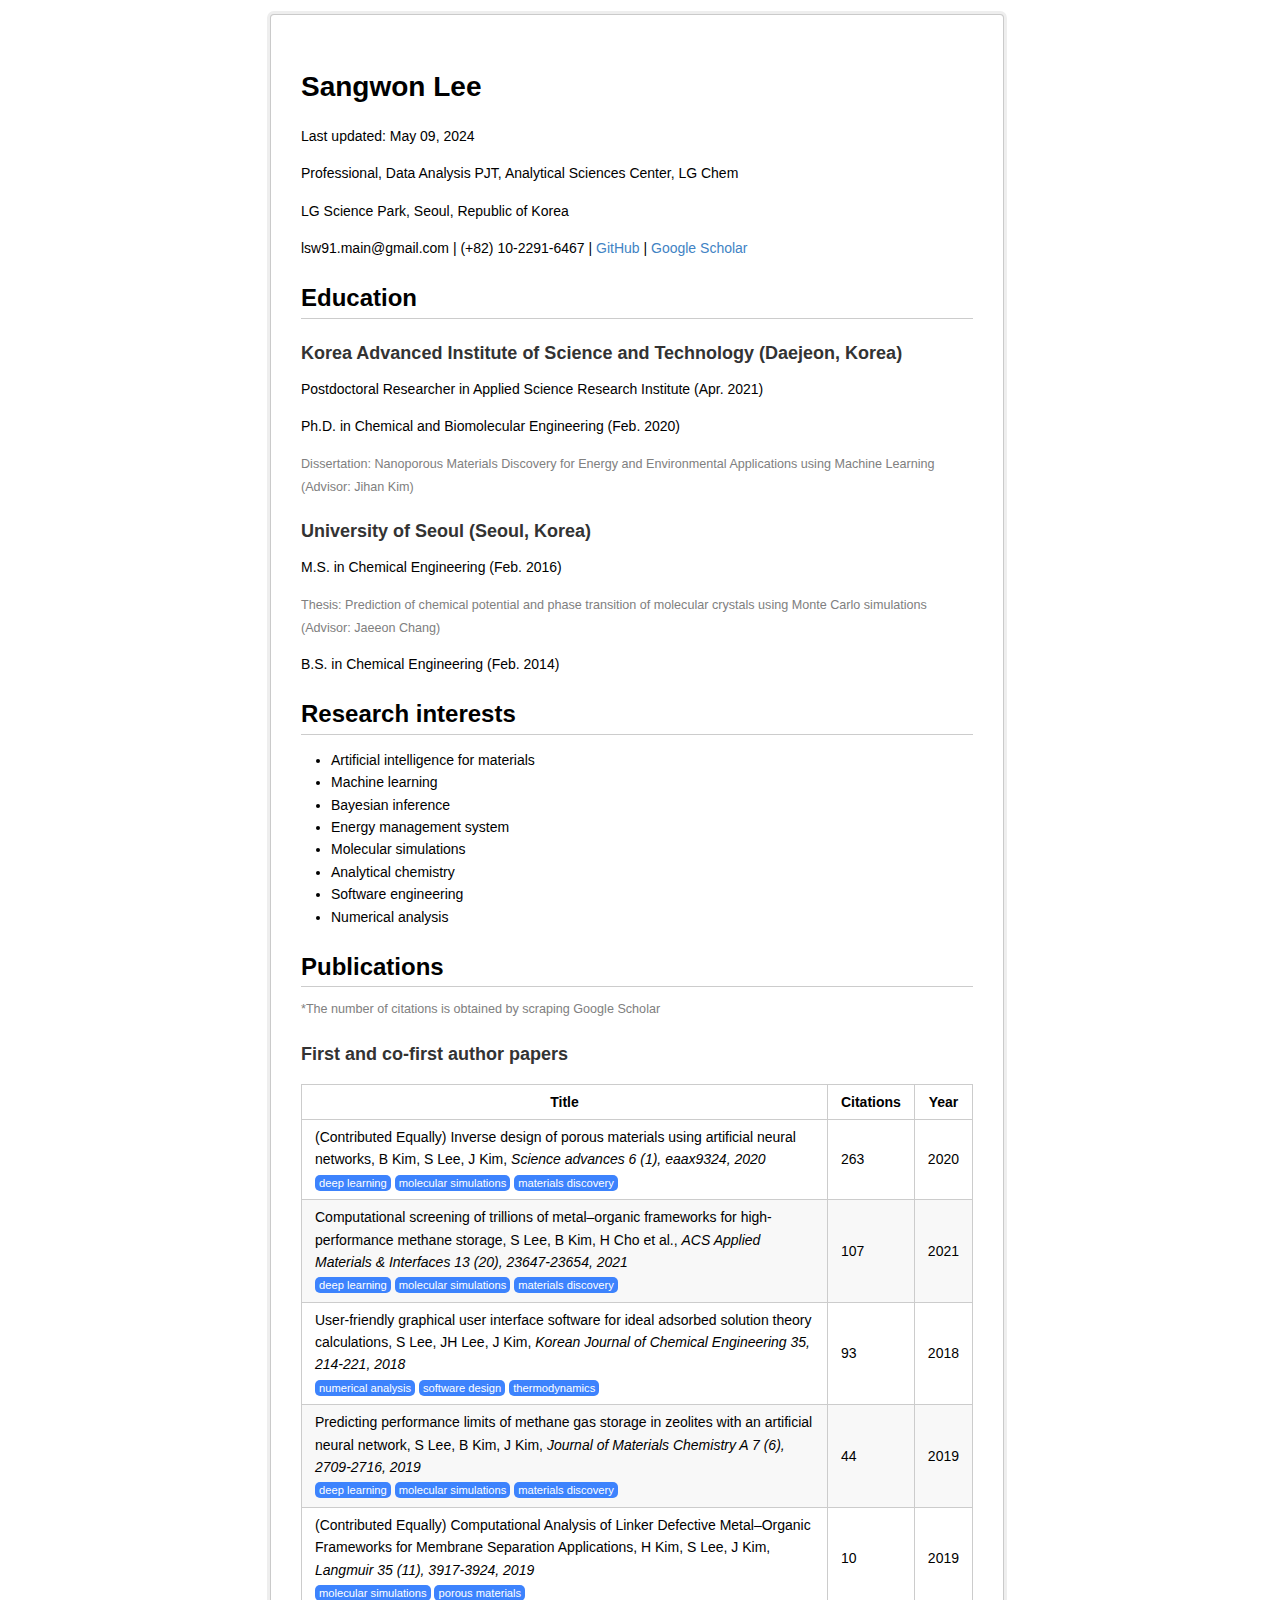
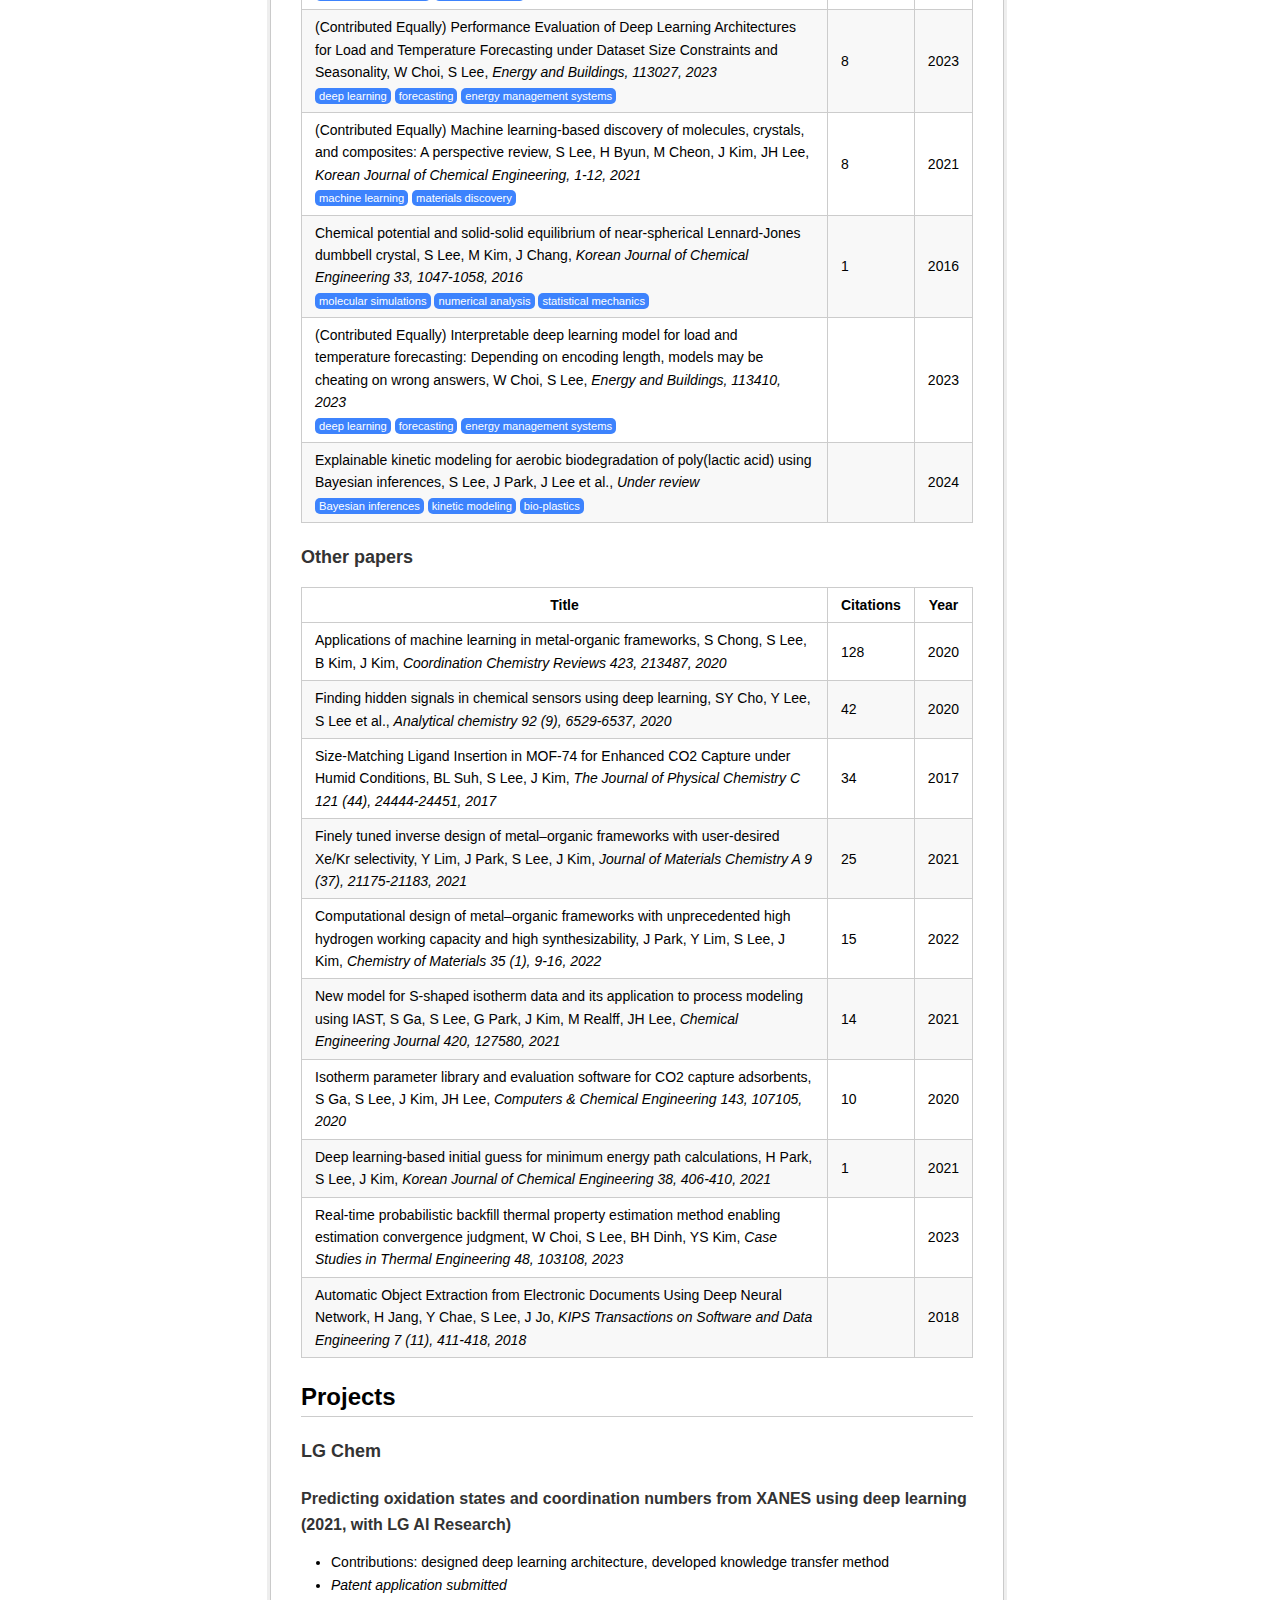
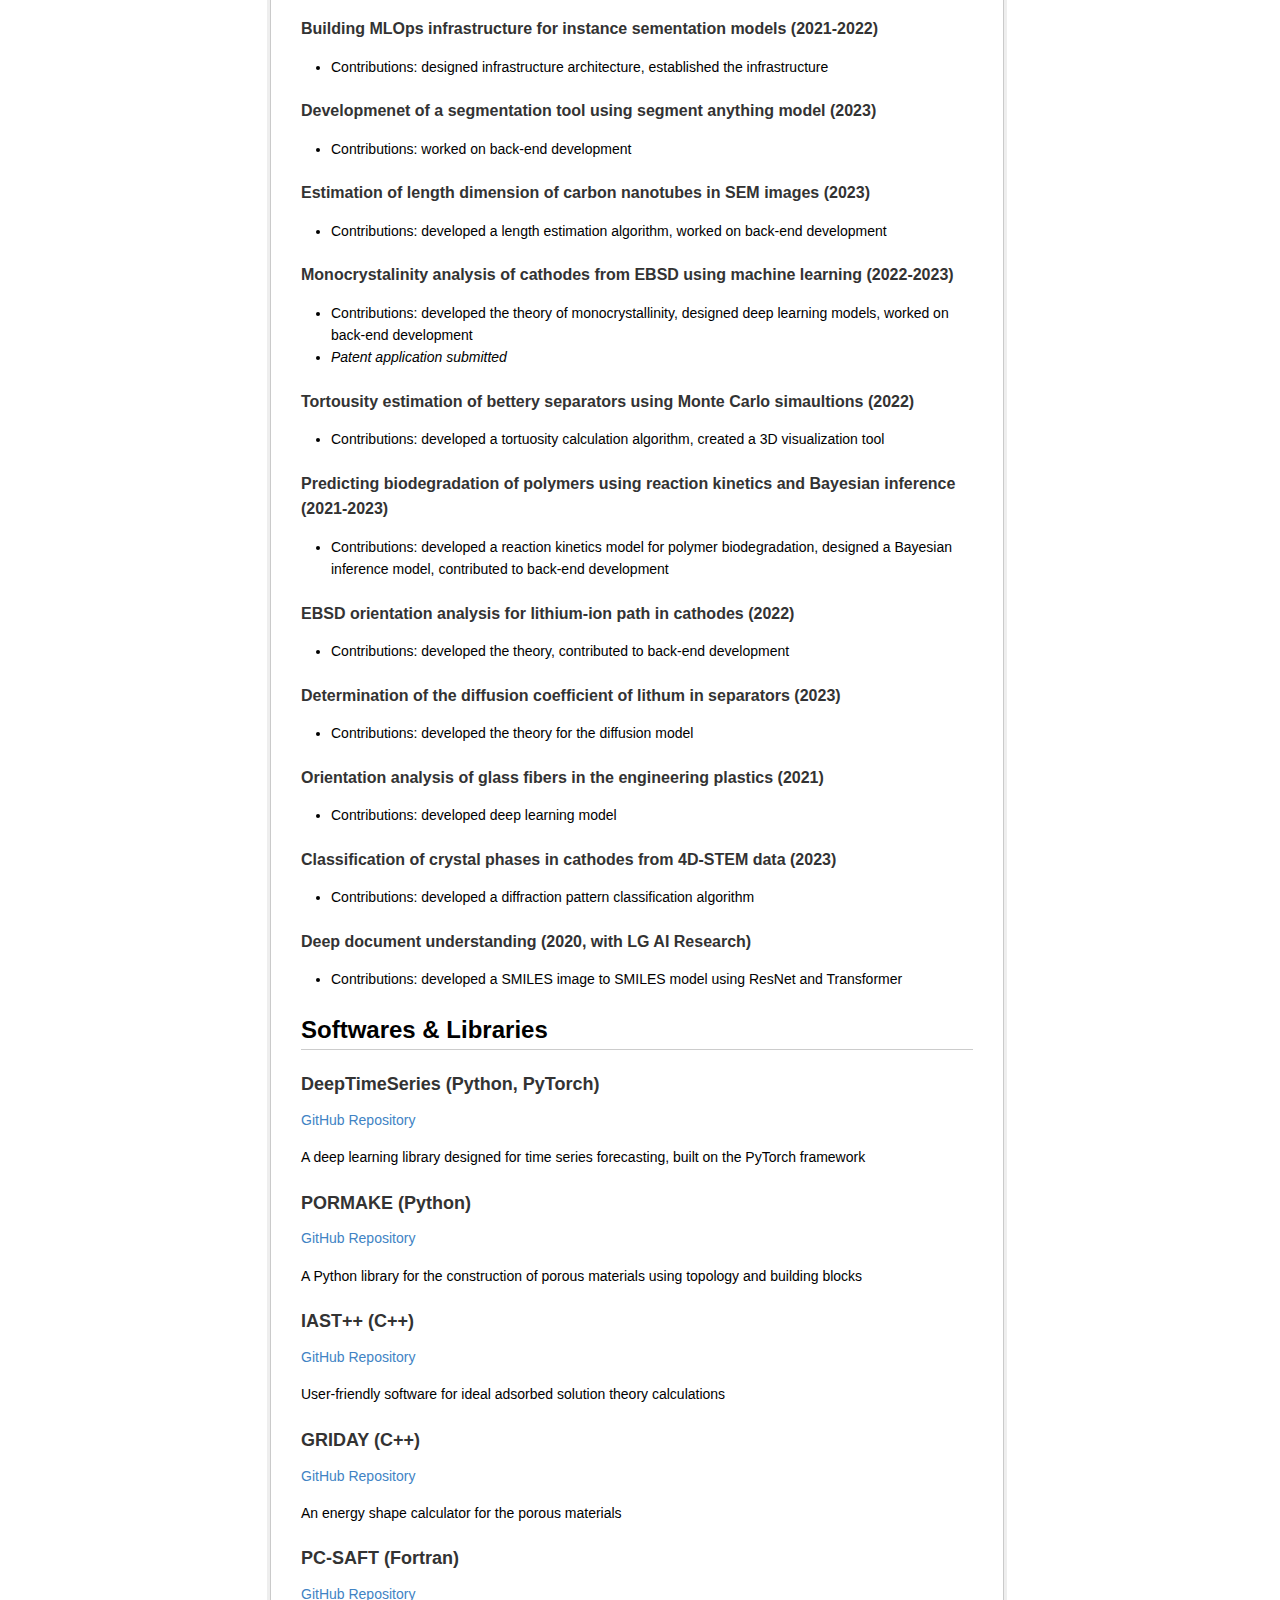
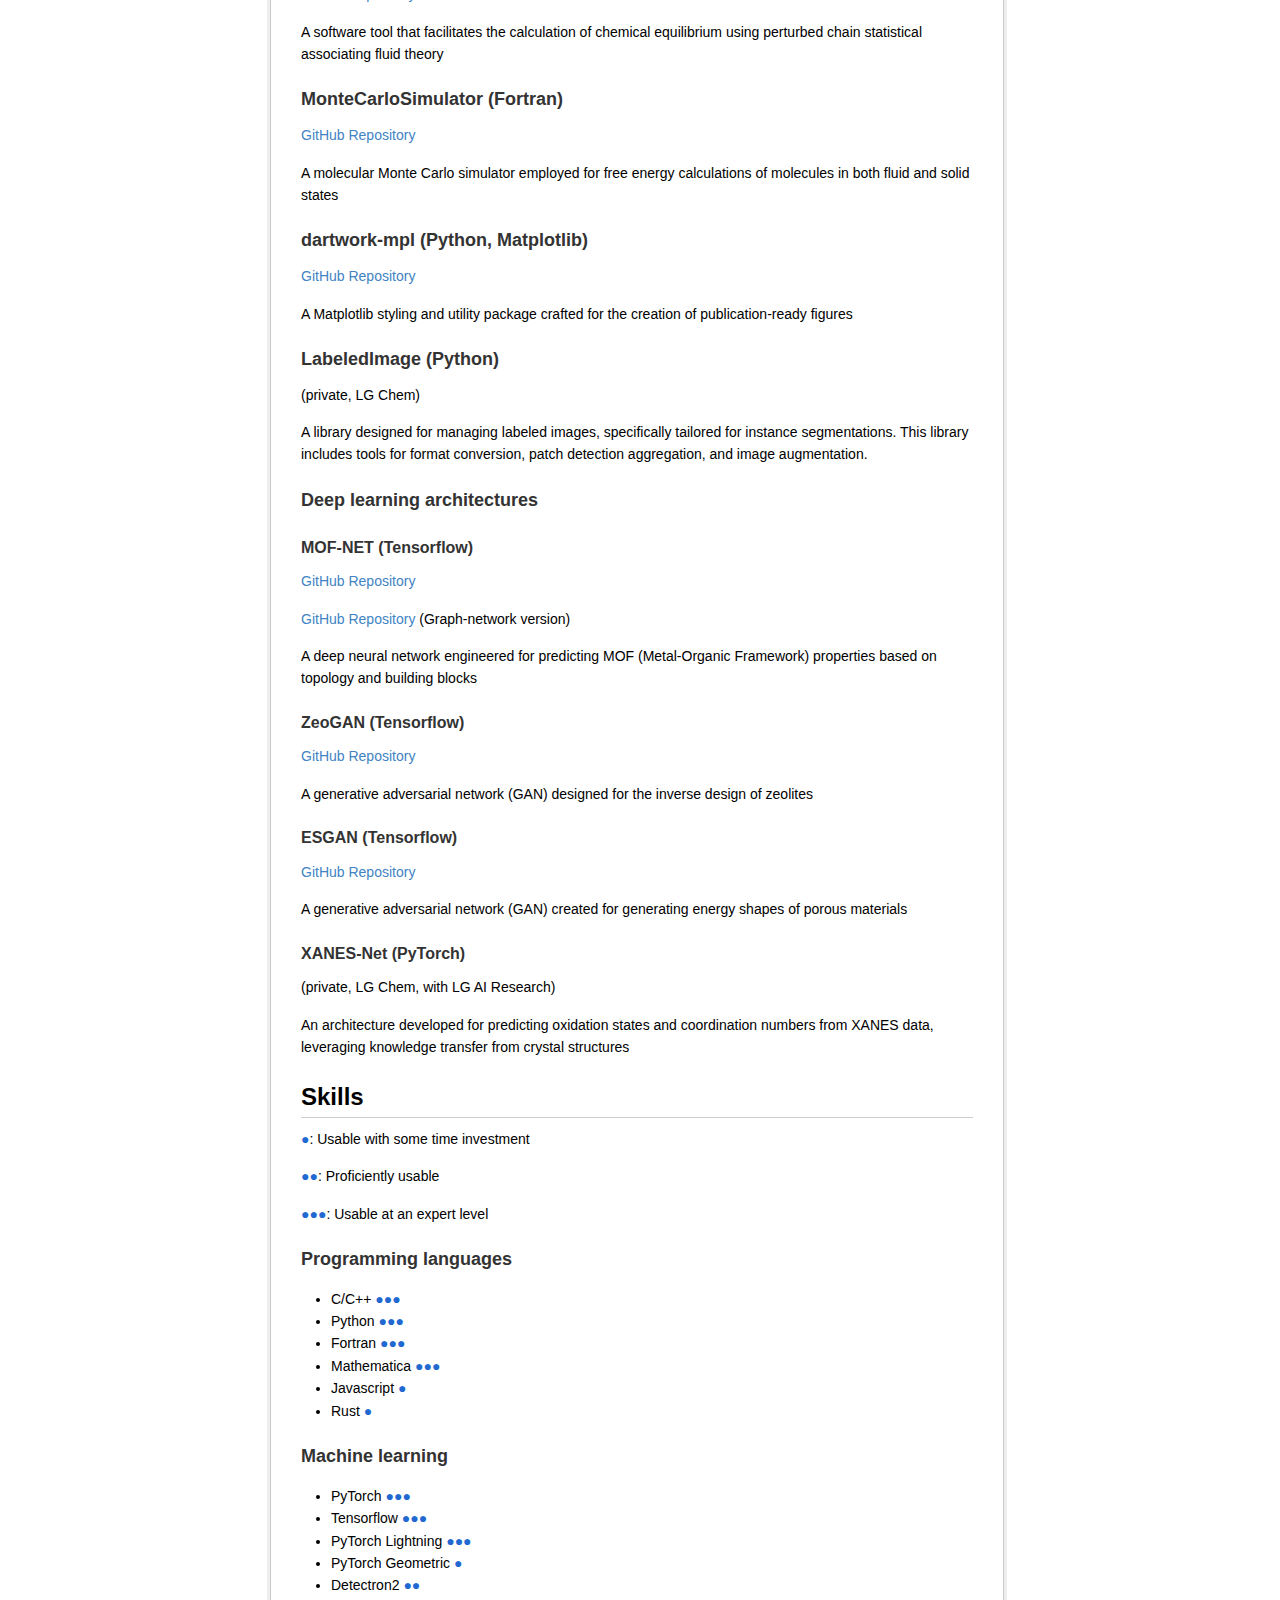
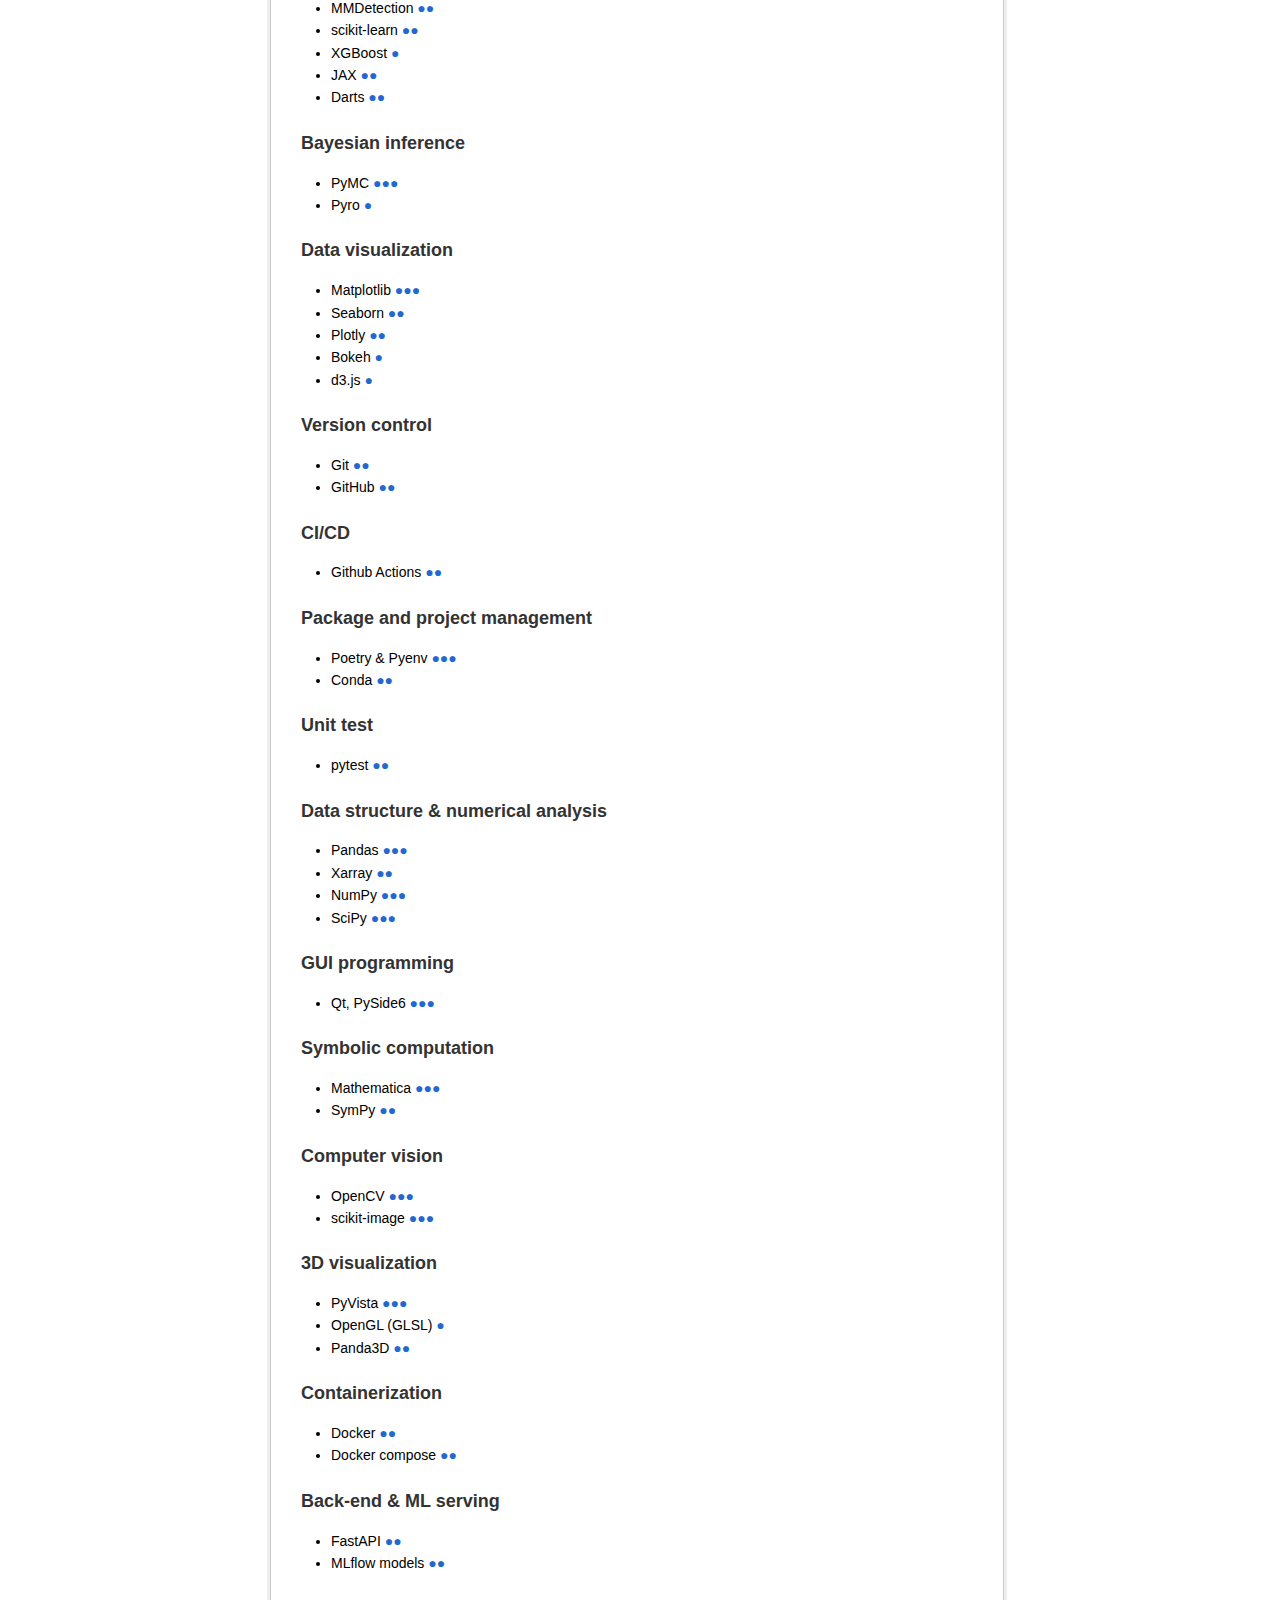
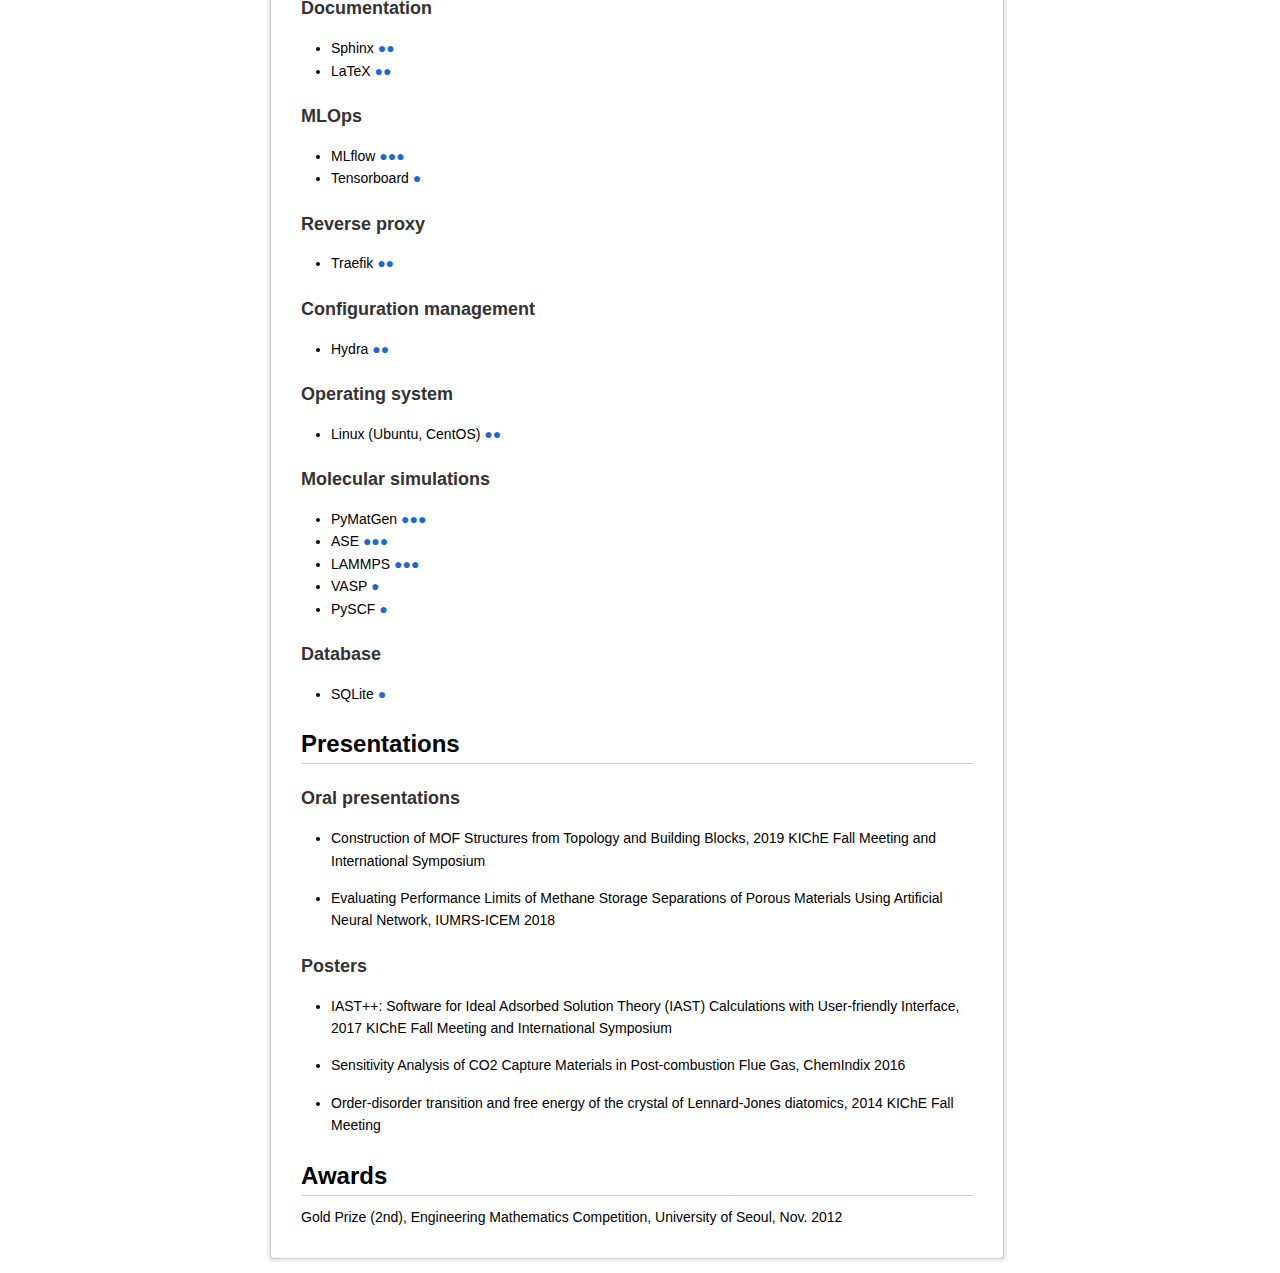
==== commit 2bd4e778: "update cv and utils" ====
--- a/index.html
+++ b/index.html
@@ -1,44 +1,40 @@
 <!DOCTYPE html>
-<html xmlns="http://www.w3.org/1999/xhtml" lang="" xml:lang="">
+<html xmlns="http://www.w3.org/1999/xhtml" lang xml:lang>
 <head>
   <meta charset="utf-8" />
   <meta name="generator" content="pandoc" />
   <meta name="viewport" content="width=device-width, initial-scale=1.0, user-scalable=yes" />
   <title>Sangwon Lee</title>
   <style>
-    code{white-space: pre-wrap;}
-    span.smallcaps{font-variant: small-caps;}
-    div.columns{display: flex; gap: min(4vw, 1.5em);}
-    div.column{flex: auto; overflow-x: auto;}
-    div.hanging-indent{margin-left: 1.5em; text-indent: -1.5em;}
-    /* The extra [class] is a hack that increases specificity enough to
-       override a similar rule in reveal.js */
-    ul.task-list[class]{list-style: none;}
-    ul.task-list li input[type="checkbox"] {
-      font-size: inherit;
-      width: 0.8em;
-      margin: 0 0.8em 0.2em -1.6em;
-      vertical-align: middle;
-    }
-    .display.math{display: block; text-align: center; margin: 0.5rem auto;}
-  </style>
-  <link rel="stylesheet" href="./asset/github-pandoc.css" />
+code{white-space: pre-wrap;}
+span.smallcaps{font-variant: small-caps;}
+div.columns{display: flex; gap: min(4vw, 1.5em);}
+div.column{flex: auto; overflow-x: auto;}
+div.hanging-indent{margin-left: 1.5em; text-indent: -1.5em;}
+
+ul.task-list[class]{list-style: none;}
+ul.task-list li input[type="checkbox"] {
+font-size: inherit;
+width: 0.8em;
+margin: 0 0.8em 0.2em -1.6em;
+vertical-align: middle;
+}
+.display.math{display: block; text-align: center; margin: 0.5rem auto;}
+</style>
+  <style type="text/css">article,aside,details,figcaption,figure,footer,header,hgroup,main,nav,section,summary {display: block;}audio,canvas,video {display: inline-block;}audio:not([controls]) {display: none;height: 0;}[hidden],template {display: none;}html {font-family: sans-serif;-ms-text-size-adjust: 100%;-webkit-text-size-adjust: 100%;}body {margin: 0;}a {background: transparent;}a:focus {outline: thin dotted;}a:active,a:hover {outline: 0;}h1 {font-size: 2em;margin: 0.67em 0;}abbr[title] {border-bottom: 1px dotted;}b,strong {font-weight: bold;}dfn {font-style: italic;}hr {-moz-box-sizing: content-box;box-sizing: content-box;height: 0;}mark {background: #ff0;color: #000;}code,kbd,pre,samp {font-family: monospace, serif;font-size: 1em;}pre {white-space: pre-wrap;}q {quotes: "\201C" "\201D" "\2018" "\2019";}small {font-size: 80%;}sub,sup {font-size: 75%;line-height: 0;position: relative;vertical-align: baseline;}sup {top: -0.5em;}sub {bottom: -0.25em;}img {border: 0;}svg:not(:root) {overflow: hidden;}figure {margin: 0;}fieldset {border: 1px solid #c0c0c0;margin: 0 2px;padding: 0.35em 0.625em 0.75em;}legend {border: 0;padding: 0;}button,input,select,textarea {font-family: inherit;font-size: 100%;margin: 0;}button,input {line-height: normal;}button,select {text-transform: none;}button,html input[type="button"],input[type="reset"],input[type="submit"] {-webkit-appearance: button;cursor: pointer;}button[disabled],html input[disabled] {cursor: default;}input[type="checkbox"],input[type="radio"] {box-sizing: border-box;padding: 0;}input[type="search"] {-webkit-appearance: textfield;-moz-box-sizing: content-box;-webkit-box-sizing: content-box;box-sizing: content-box;}input[type="search"]::-webkit-search-cancel-button,input[type="search"]::-webkit-search-decoration {-webkit-appearance: none;}button::-moz-focus-inner,input::-moz-focus-inner {border: 0;padding: 0;}textarea {overflow: auto;vertical-align: top;}table {border-collapse: collapse;border-spacing: 0;}.go-top {position: fixed;bottom: 2em;right: 2em;text-decoration: none;background-color: #E0E0E0;font-size: 12px;padding: 1em;display: inline;}html,body {margin: auto;padding-right: 1em;padding-left: 1em;max-width: 48em;color: black;}*:not('#mkdbuttons') {margin: 0;padding: 0}body {font: 13.34px helvetica, arial, freesans, clean, sans-serif;-webkit-font-smoothing: subpixel-antialiased;line-height: 1.4;padding: 3px;background: #fff;border-radius: 3px;-moz-border-radius: 3px;-webkit-border-radius: 3px}p {margin: 1em 0}a {color: #4183c4;text-decoration: none}body {background-color: #fff;padding: 30px;margin: 15px;font-size: 14px;line-height: 1.6}body>*:first-child {margin-top: 0 !important}body>*:last-child {margin-bottom: 0 !important}@media screen {body {box-shadow: 0 0 0 1px #cacaca, 0 0 0 4px #eee}}h1,h2,h3,h4,h5,h6 {margin: 20px 0 10px;padding: 0;font-weight: bold;-webkit-font-smoothing: subpixel-antialiased;cursor: text}h1 {font-size: 28px;color: #000}h2 {font-size: 24px;border-bottom: 1px solid #ccc;color: #000}h3 {font-size: 18px;color: #333}h4 {font-size: 16px;color: #333}h5 {font-size: 14px;color: #333}h6 {color: #777;font-size: 14px}p,blockquote,table,pre {margin: 15px 0}ul {padding-left: 30px}ol {padding-left: 30px}ol li ul:first-of-type {margin-top: 0}hr {background: transparent url([data-uri]) repeat-x 0 0;border: 0 none;color: #ccc;height: 4px;padding: 0}body>h2:first-child {margin-top: 0;padding-top: 0}body>h1:first-child {margin-top: 0;padding-top: 0}body>h1:first-child+h2 {margin-top: 0;padding-top: 0}body>h3:first-child,body>h4:first-child,body>h5:first-child,body>h6:first-child {margin-top: 0;padding-top: 0}a:first-child h1,a:first-child h2,a:first-child h3,a:first-child h4,a:first-child h5,a:first-child h6 {margin-top: 0;padding-top: 0}h1+p,h2+p,h3+p,h4+p,h5+p,h6+p,ul li>:first-child,ol li>:first-child {margin-top: 0}dl {padding: 0}dl dt {font-size: 14px;font-weight: bold;font-style: italic;padding: 0;margin: 15px 0 5px}dl dt:first-child {padding: 0}dl dt>:first-child {margin-top: 0}dl dt>:last-child {margin-bottom: 0}dl dd {margin: 0 0 15px;padding: 0 15px}dl dd>:first-child {margin-top: 0}dl dd>:last-child {margin-bottom: 0}blockquote {border-left: 4px solid #DDD;padding: 0 15px;color: #777}blockquote>:first-child {margin-top: 0}blockquote>:last-child {margin-bottom: 0}table {border-collapse: collapse;border-spacing: 0;font-size: 100%;font: inherit}table th {font-weight: bold;border: 1px solid #ccc;padding: 6px 13px}table td {border: 1px solid #ccc;padding: 6px 13px}table tr {border-top: 1px solid #ccc;background-color: #fff}table tr:nth-child(2n) {background-color: #f8f8f8}img {max-width: 100%}code,tt {margin: 0 2px;padding: 0 5px;white-space: nowrap;border: 1px solid #eaeaea;background-color: #f8f8f8;border-radius: 3px;font-family: Consolas, 'Liberation Mono', Courier, monospace;font-size: 12px;color: #333}pre>code {margin: 0;padding: 0;white-space: pre;border: 0;background: transparent}.highlight pre {background-color: #f8f8f8;border: 1px solid #ccc;font-size: 13px;line-height: 19px;overflow: auto;padding: 6px 10px;border-radius: 3px}pre {background-color: #f8f8f8;border: 1px solid #ccc;font-size: 13px;line-height: 19px;overflow: auto;padding: 6px 10px;border-radius: 3px}pre code,pre tt {background-color: transparent;border: 0}.poetry pre {font-family: Georgia, Garamond, serif !important;font-style: italic;font-size: 110% !important;line-height: 1.6em;display: block;margin-left: 1em}.poetry pre code {font-family: Georgia, Garamond, serif !important;word-break: break-all;word-break: break-word;-webkit-hyphens: auto;-moz-hyphens: auto;hyphens: auto;white-space: pre-wrap}sup,sub,a.footnote {font-size: 1.4ex;height: 0;line-height: 1;vertical-align: super;position: relative}sub {vertical-align: sub;top: -1px}@media print {body {background: #fff}img,pre,blockquote,figure {page-break-inside: avoid}tr {page-break-inside: avoid !important;}body {background: #fff;border: 0}code {background-color: #fff;color: #333 !important;padding: 0 .2em;border: 1px solid #dedede}pre {background: #fff}pre code {background-color: white !important;overflow: visible}}@media screen {body.inverted {color: #eee !important;border-color: #555;box-shadow: none}.inverted body,.inverted hr .inverted p,.inverted td,.inverted li,.inverted h1,.inverted h2,.inverted h3,.inverted h4,.inverted h5,.inverted h6,.inverted th,.inverted .math,.inverted caption,.inverted dd,.inverted dt,.inverted blockquote {color: #eee !important;border-color: #555;box-shadow: none}.inverted td,.inverted th {background: #333}.inverted h2 {border-color: #555}.inverted hr {border-color: #777;border-width: 1px !important}::selection {background: rgba(157, 193, 200, 0.5)}h1::selection {background-color: rgba(45, 156, 208, 0.3)}h2::selection {background-color: rgba(90, 182, 224, 0.3)}h3::selection,h4::selection,h5::selection,h6::selection,li::selection,ol::selection {background-color: rgba(133, 201, 232, 0.3)}code::selection {background-color: rgba(0, 0, 0, 0.7);color: #eee}code span::selection {background-color: rgba(0, 0, 0, 0.7) !important;color: #eee !important}a::selection {background-color: rgba(255, 230, 102, 0.2)}.inverted a::selection {background-color: rgba(255, 230, 102, 0.6)}td::selection,th::selection,caption::selection {background-color: rgba(180, 237, 95, 0.5)}.inverted {background: #0b2531;background: #252a2a}.inverted body {background: #252a2a}.inverted a {color: #acd1d5}}.highlight .c {color: #998;font-style: italic}.highlight .err {color: #a61717;background-color: #e3d2d2}.highlight .k,.highlight .o {font-weight: bold}.highlight .cm {color: #998;font-style: italic}.highlight .cp {color: #999;font-weight: bold}.highlight .c1 {color: #998;font-style: italic}.highlight .cs {color: #999;font-weight: bold;font-style: italic}.highlight .gd {color: #000;background-color: #fdd}.highlight .gd .x {color: #000;background-color: #faa}.highlight .ge {font-style: italic}.highlight .gr {color: #a00}.highlight .gh {color: #999}.highlight .gi {color: #000;background-color: #dfd}.highlight .gi .x {color: #000;background-color: #afa}.highlight .go {color: #888}.highlight .gp {color: #555}.highlight .gs {font-weight: bold}.highlight .gu {color: #800080;font-weight: bold}.highlight .gt {color: #a00}.highlight .kc,.highlight .kd,.highlight .kn,.highlight .kp,.highlight .kr {font-weight: bold}.highlight .kt {color: #458;font-weight: bold}.highlight .m {color: #099}.highlight .s {color: #d14}.highlight .na {color: #008080}.highlight .nb {color: #0086b3}.highlight .nc {color: #458;font-weight: bold}.highlight .no {color: #008080}.highlight .ni {color: #800080}.highlight .ne,.highlight .nf {color: #900;font-weight: bold}.highlight .nn {color: #555}.highlight .nt {color: #000080}.highlight .nv {color: #008080}.highlight .ow {font-weight: bold}.highlight .w {color: #bbb}.highlight .mf,.highlight .mh,.highlight .mi,.highlight .mo {color: #099}.highlight .sb,.highlight .sc,.highlight .sd,.highlight .s2,.highlight .se,.highlight .sh,.highlight .si,.highlight .sx {color: #d14}.highlight .sr {color: #009926}.highlight .s1 {color: #d14}.highlight .ss {color: #990073}.highlight .bp {color: #999}.highlight .vc,.highlight .vg,.highlight .vi {color: #008080}.highlight .il {color: #099}.highlight .gc {color: #999;background-color: #eaf2f5}.type-csharp .highlight .k,.type-csharp .highlight .kt {color: #00F}.type-csharp .highlight .nf {color: #000;font-weight: normal}.type-csharp .highlight .nc {color: #2b91af}.type-csharp .highlight .nn {color: #000}.type-csharp .highlight .s,.type-csharp .highlight .sc {color: #a31515}.badge {background-color: rgb(61, 131, 253);color: white;padding: 2px 4px;text-align: center;border-radius: 5px;font-size: 80%;}.sq {background-color: rgb(48, 124, 255);color: white;padding: 2px 4px;text-align: center;border-radius: 3px;font-size: 30%;vertical-align: middle;}.level {color:#2268d1;font-weight:bold;text-align: top;}</style>
 </head>
 <body>
 <header id="title-block-header">
 <h1 class="title">Sangwon Lee</h1>
 </header>
-<p>Last updated: Apr 20, 2024</p>
+<p>Last updated: May 09, 2024</p>
 <p>Professional, Data Analysis PJT, Analytical Sciences Center, LG
 Chem</p>
 <p>LG Science Park, Seoul, Republic of Korea</p>
-<p>lsw91.main@gmail.com | (+82) 10-2291-6467 | <a
-href="https://github.com/Sangwon91">GitHub</a> | <a
-href="https://scholar.google.com/citations?user=-TInzSAAAAAJ">Google
+<p>lsw91.main@gmail.com | (+82) 10-2291-6467 | <a href="https://github.com/Sangwon91">GitHub</a> | <a href="https://scholar.google.com/citations?user=-TInzSAAAAAJ">Google
 Scholar</a></p>
 <h2 id="education">Education</h2>
-<h3
-id="korea-advanced-institute-of-science-and-technology-daejeon-korea">Korea
+<h3 id="korea-advanced-institute-of-science-and-technology-daejeon-korea">Korea
 Advanced Institute of Science and Technology (Daejeon, Korea)</h3>
 <p>Postdoctoral Researcher in Applied Science Research Institute
 (Apr. 2021)</p>
@@ -87,35 +83,31 @@
 <td>(Contributed Equally) Inverse design of porous materials using
 artificial neural networks, B Kim, S Lee, J Kim, <em>Science advances 6
 (1), eaax9324, 2020</em><br><span class="badge">deep learning</span>
-<span class="badge">molecular simulations</span> <span
-class="badge">materials discovery</span></td>
-<td>258</td>
+<span class="badge">molecular simulations</span> <span class="badge">materials discovery</span></td>
+<td>263</td>
 <td>2020</td>
 </tr>
 <tr class="even">
 <td>Computational screening of trillions of metal–organic frameworks for
 high-performance methane storage, S Lee, B Kim, H Cho et al., <em>ACS
 Applied Materials &amp; Interfaces 13 (20), 23647-23654,
-2021</em><br><span class="badge">deep learning</span> <span
-class="badge">molecular simulations</span> <span class="badge">materials
+2021</em><br><span class="badge">deep learning</span> <span class="badge">molecular simulations</span> <span class="badge">materials
 discovery</span></td>
-<td>100</td>
+<td>107</td>
 <td>2021</td>
 </tr>
 <tr class="odd">
 <td>User-friendly graphical user interface software for ideal adsorbed
 solution theory calculations, S Lee, JH Lee, J Kim, <em>Korean Journal
-of Chemical Engineering 35, 214-221, 2018</em><br><span
-class="badge">numerical analysis</span> <span class="badge">software
+of Chemical Engineering 35, 214-221, 2018</em><br><span class="badge">numerical analysis</span> <span class="badge">software
 design</span> <span class="badge">thermodynamics</span></td>
-<td>92</td>
+<td>93</td>
 <td>2018</td>
 </tr>
 <tr class="even">
 <td>Predicting performance limits of methane gas storage in zeolites
 with an artificial neural network, S Lee, B Kim, J Kim, <em>Journal of
-Materials Chemistry A 7 (6), 2709-2716, 2019</em><br><span
-class="badge">deep learning</span> <span class="badge">molecular
+Materials Chemistry A 7 (6), 2709-2716, 2019</em><br><span class="badge">deep learning</span> <span class="badge">molecular
 simulations</span> <span class="badge">materials discovery</span></td>
 <td>44</td>
 <td>2019</td>
@@ -123,8 +115,7 @@
 <tr class="odd">
 <td>(Contributed Equally) Computational Analysis of Linker Defective
 Metal–Organic Frameworks for Membrane Separation Applications, H Kim, S
-Lee, J Kim, <em>Langmuir 35 (11), 3917-3924, 2019</em><br><span
-class="badge">molecular simulations</span> <span class="badge">porous
+Lee, J Kim, <em>Langmuir 35 (11), 3917-3924, 2019</em><br><span class="badge">molecular simulations</span> <span class="badge">porous
 materials</span></td>
 <td>10</td>
 <td>2019</td>
@@ -133,26 +124,23 @@
 <td>(Contributed Equally) Performance Evaluation of Deep Learning
 Architectures for Load and Temperature Forecasting under Dataset Size
 Constraints and Seasonality, W Choi, S Lee, <em>Energy and Buildings,
-113027, 2023</em><br><span class="badge">deep learning</span> <span
-class="badge">forecasting</span> <span class="badge">energy management
+113027, 2023</em><br><span class="badge">deep learning</span> <span class="badge">forecasting</span> <span class="badge">energy management
 systems</span></td>
-<td>7</td>
+<td>8</td>
 <td>2023</td>
 </tr>
 <tr class="odd">
 <td>(Contributed Equally) Machine learning-based discovery of molecules,
 crystals, and composites: A perspective review, S Lee, H Byun, M Cheon,
 J Kim, JH Lee, <em>Korean Journal of Chemical Engineering, 1-12,
-2021</em><br><span class="badge">machine learning</span> <span
-class="badge">materials discovery</span></td>
-<td>7</td>
+2021</em><br><span class="badge">machine learning</span> <span class="badge">materials discovery</span></td>
+<td>8</td>
 <td>2021</td>
 </tr>
 <tr class="even">
 <td>Chemical potential and solid-solid equilibrium of near-spherical
 Lennard-Jones dumbbell crystal, S Lee, M Kim, J Chang, <em>Korean
-Journal of Chemical Engineering 33, 1047-1058, 2016</em><br><span
-class="badge">molecular simulations</span> <span class="badge">numerical
+Journal of Chemical Engineering 33, 1047-1058, 2016</em><br><span class="badge">molecular simulations</span> <span class="badge">numerical
 analysis</span> <span class="badge">statistical mechanics</span></td>
 <td>1</td>
 <td>2016</td>
@@ -161,8 +149,7 @@
 <td>(Contributed Equally) Interpretable deep learning model for load and
 temperature forecasting: Depending on encoding length, models may be
 cheating on wrong answers, W Choi, S Lee, <em>Energy and Buildings,
-113410, 2023</em><br><span class="badge">deep learning</span> <span
-class="badge">forecasting</span> <span class="badge">energy management
+113410, 2023</em><br><span class="badge">deep learning</span> <span class="badge">forecasting</span> <span class="badge">energy management
 systems</span></td>
 <td></td>
 <td>2023</td>
@@ -170,9 +157,8 @@
 <tr class="even">
 <td>Explainable kinetic modeling for aerobic biodegradation of
 poly(lactic acid) using Bayesian inferences, S Lee, J Park, J Lee et
-al., <em>Submitted</em><br><span class="badge">Bayesian
-inferences</span> <span class="badge">kinetic modeling</span> <span
-class="badge">bio-plastics</span></td>
+al., <em>Under review</em><br><span class="badge">Bayesian
+inferences</span> <span class="badge">kinetic modeling</span> <span class="badge">bio-plastics</span></td>
 <td></td>
 <td>2024</td>
 </tr>
@@ -197,14 +183,14 @@
 <td>Applications of machine learning in metal-organic frameworks, S
 Chong, S Lee, B Kim, J Kim, <em>Coordination Chemistry Reviews 423,
 213487, 2020</em></td>
-<td>124</td>
+<td>128</td>
 <td>2020</td>
 </tr>
 <tr class="even">
 <td>Finding hidden signals in chemical sensors using deep learning, SY
 Cho, Y Lee, S Lee et al., <em>Analytical chemistry 92 (9), 6529-6537,
 2020</em></td>
-<td>41</td>
+<td>42</td>
 <td>2020</td>
 </tr>
 <tr class="odd">
@@ -218,7 +204,7 @@
 <td>Finely tuned inverse design of metal–organic frameworks with
 user-desired Xe/Kr selectivity, Y Lim, J Park, S Lee, J Kim, <em>Journal
 of Materials Chemistry A 9 (37), 21175-21183, 2021</em></td>
-<td>22</td>
+<td>25</td>
 <td>2021</td>
 </tr>
 <tr class="odd">
@@ -267,8 +253,7 @@
 </table>
 <h2 id="projects">Projects</h2>
 <h3 id="lg-chem">LG Chem</h3>
-<h4
-id="predicting-oxidation-states-and-coordination-numbers-from-xanes-using-deep-learning-2021-with-lg-ai-research">Predicting
+<h4 id="predicting-oxidation-states-and-coordination-numbers-from-xanes-using-deep-learning-2021-with-lg-ai-research">Predicting
 oxidation states and coordination numbers from XANES using deep learning
 (2021, with LG AI Research)</h4>
 <ul>
@@ -276,44 +261,38 @@
 knowledge transfer method</li>
 <li><em>Patent application submitted</em></li>
 </ul>
-<h4
-id="building-mlops-infrastructure-for-instance-sementation-models-2021-2022">Building
+<h4 id="building-mlops-infrastructure-for-instance-sementation-models-2021-2022">Building
 MLOps infrastructure for instance sementation models (2021-2022)</h4>
 <ul>
 <li>Contributions: designed infrastructure architecture, established the
 infrastructure</li>
 </ul>
-<h4
-id="developmenet-of-a-segmentation-tool-using-segment-anything-model-2023">Developmenet
+<h4 id="developmenet-of-a-segmentation-tool-using-segment-anything-model-2023">Developmenet
 of a segmentation tool using segment anything model (2023)</h4>
 <ul>
 <li>Contributions: worked on back-end development</li>
 </ul>
-<h4
-id="estimation-of-length-dimension-of-carbon-nanotubes-in-sem-images-2023">Estimation
+<h4 id="estimation-of-length-dimension-of-carbon-nanotubes-in-sem-images-2023">Estimation
 of length dimension of carbon nanotubes in SEM images (2023)</h4>
 <ul>
 <li>Contributions: developed a length estimation algorithm, worked on
 back-end development</li>
 </ul>
-<h4
-id="monocrystalinity-analysis-of-cathodes-from-ebsd-using-machine-learning-2022-2023">Monocrystalinity
+<h4 id="monocrystalinity-analysis-of-cathodes-from-ebsd-using-machine-learning-2022-2023">Monocrystalinity
 analysis of cathodes from EBSD using machine learning (2022-2023)</h4>
 <ul>
 <li>Contributions: developed the theory of monocrystallinity, designed
 deep learning models, worked on back-end development</li>
 <li><em>Patent application submitted</em></li>
 </ul>
-<h4
-id="tortousity-estimation-of-bettery-separators-using-monte-carlo-simaultions-2022">Tortousity
+<h4 id="tortousity-estimation-of-bettery-separators-using-monte-carlo-simaultions-2022">Tortousity
 estimation of bettery separators using Monte Carlo simaultions
 (2022)</h4>
 <ul>
 <li>Contributions: developed a tortuosity calculation algorithm, created
 a 3D visualization tool</li>
 </ul>
-<h4
-id="predicting-biodegradation-of-polymers-using-reaction-kinetics-and-bayesian-inference-2021-2023">Predicting
+<h4 id="predicting-biodegradation-of-polymers-using-reaction-kinetics-and-bayesian-inference-2021-2023">Predicting
 biodegradation of polymers using reaction kinetics and Bayesian
 inference (2021-2023)</h4>
 <ul>
@@ -321,27 +300,23 @@
 biodegradation, designed a Bayesian inference model, contributed to
 back-end development</li>
 </ul>
-<h4
-id="ebsd-orientation-analysis-for-lithium-ion-path-in-cathodes-2022">EBSD
+<h4 id="ebsd-orientation-analysis-for-lithium-ion-path-in-cathodes-2022">EBSD
 orientation analysis for lithium-ion path in cathodes (2022)</h4>
 <ul>
 <li>Contributions: developed the theory, contributed to back-end
 development</li>
 </ul>
-<h4
-id="determination-of-the-diffusion-coefficient-of-lithum-in-separators-2023">Determination
+<h4 id="determination-of-the-diffusion-coefficient-of-lithum-in-separators-2023">Determination
 of the diffusion coefficient of lithum in separators (2023)</h4>
 <ul>
 <li>Contributions: developed the theory for the diffusion model</li>
 </ul>
-<h4
-id="orientation-analysis-of-glass-fibers-in-the-engineering-plastics-2021">Orientation
+<h4 id="orientation-analysis-of-glass-fibers-in-the-engineering-plastics-2021">Orientation
 analysis of glass fibers in the engineering plastics (2021)</h4>
 <ul>
 <li>Contributions: developed deep learning model</li>
 </ul>
-<h4
-id="classification-of-crystal-phases-in-cathodes-from-4d-stem-data-2023">Classification
+<h4 id="classification-of-crystal-phases-in-cathodes-from-4d-stem-data-2023">Classification
 of crystal phases in cathodes from 4D-STEM data (2023)</h4>
 <ul>
 <li>Contributions: developed a diffraction pattern classification
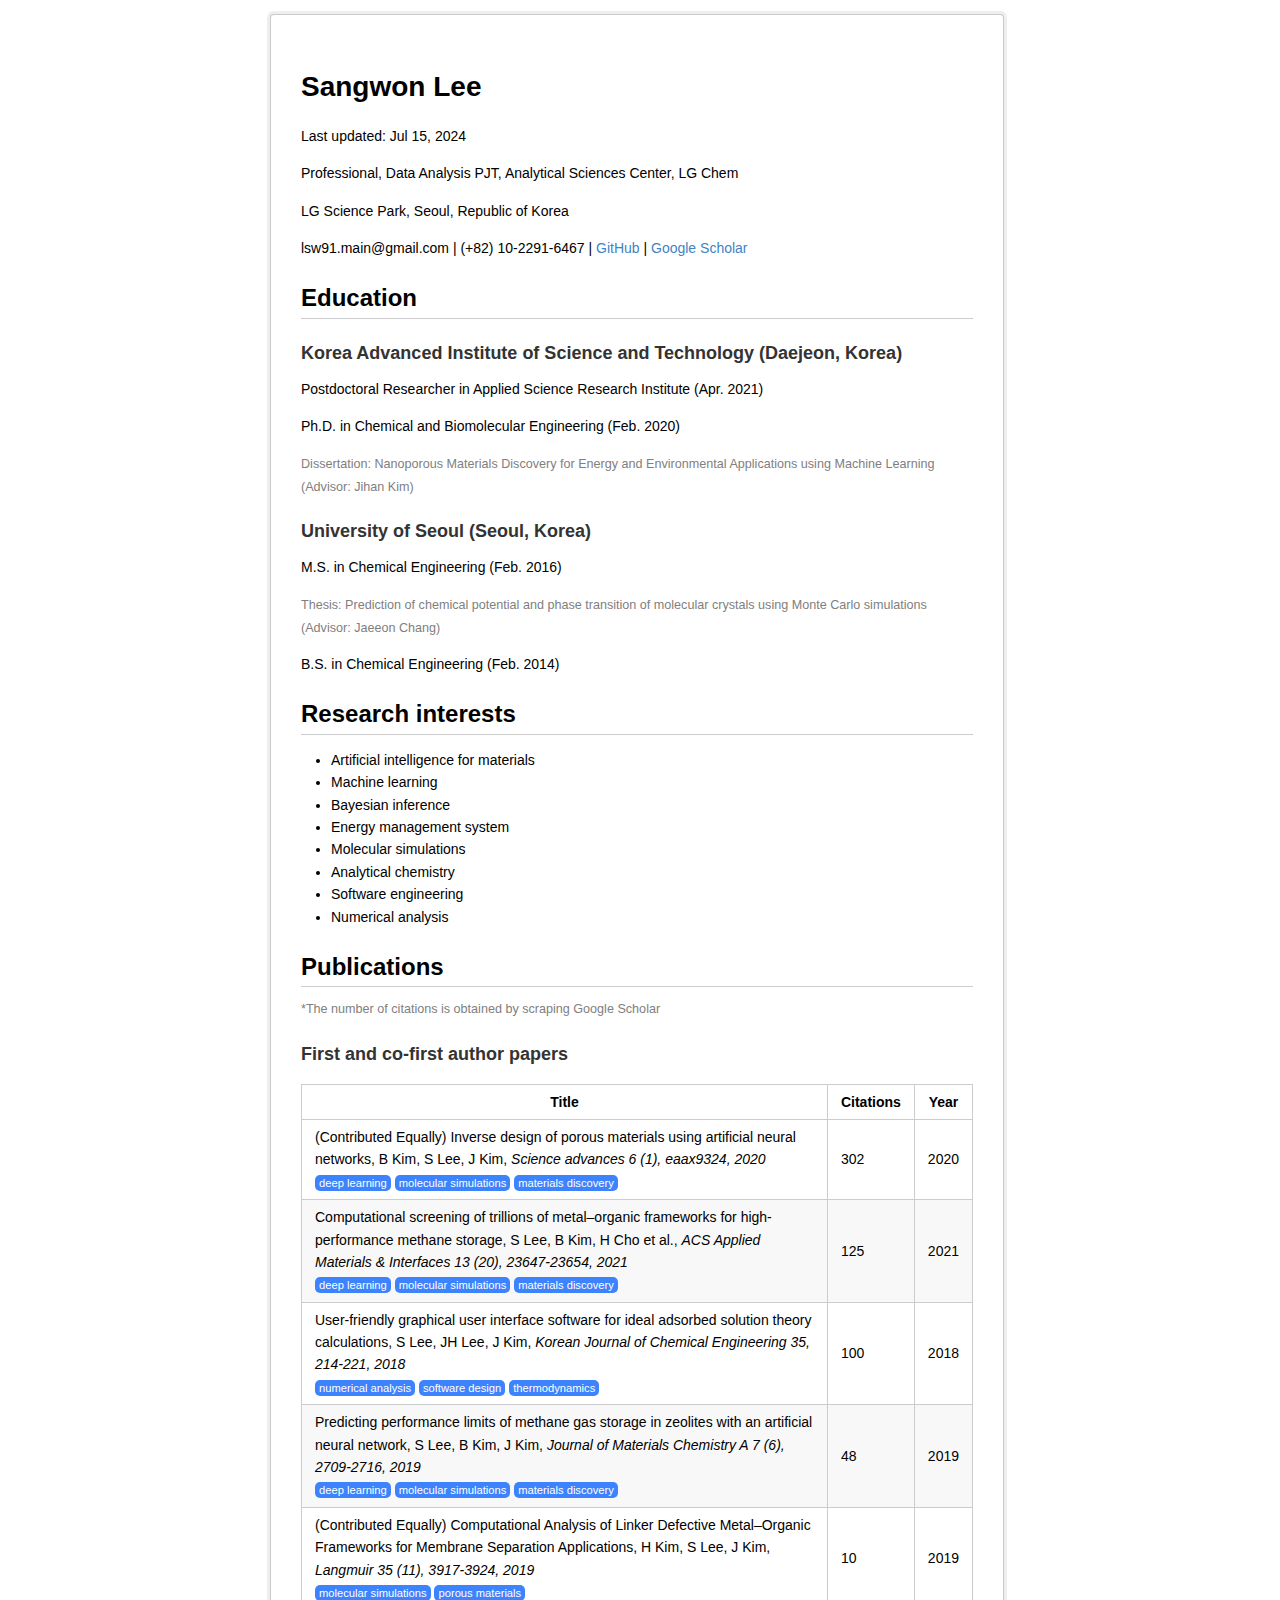
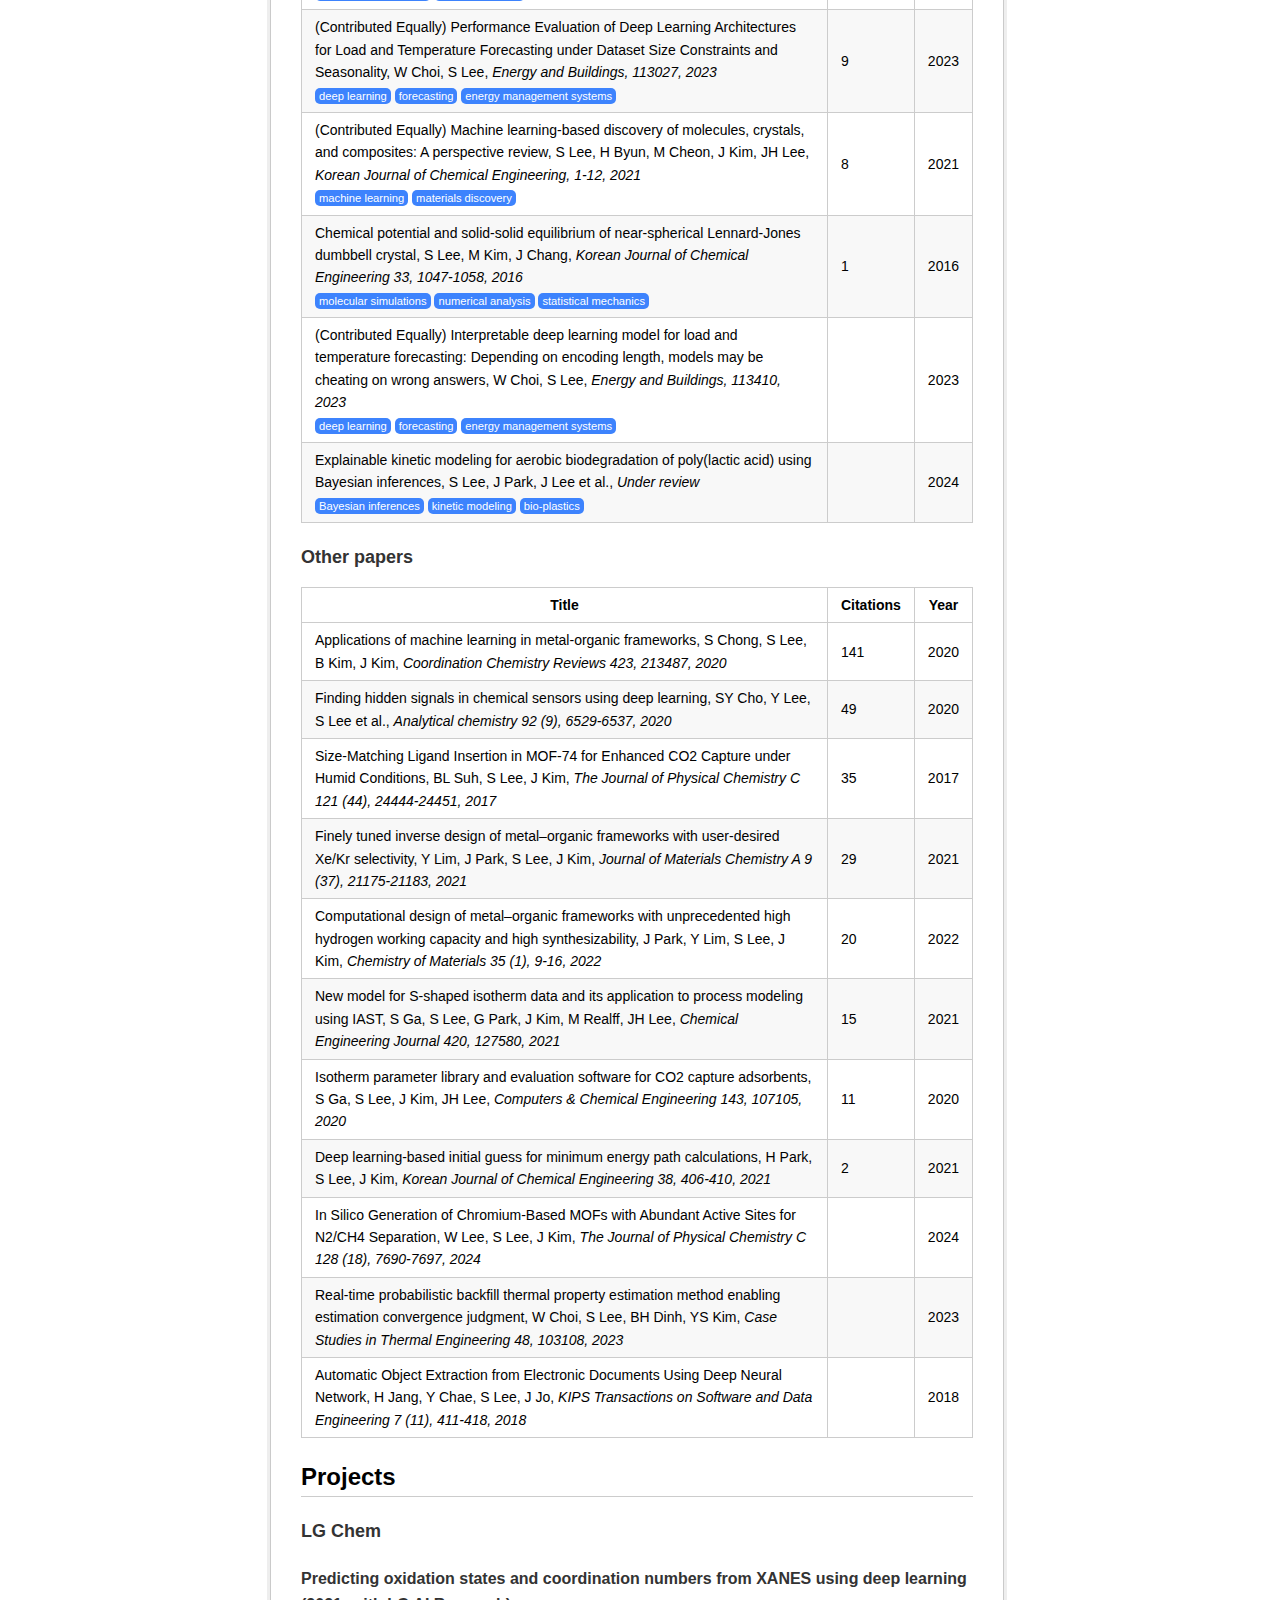
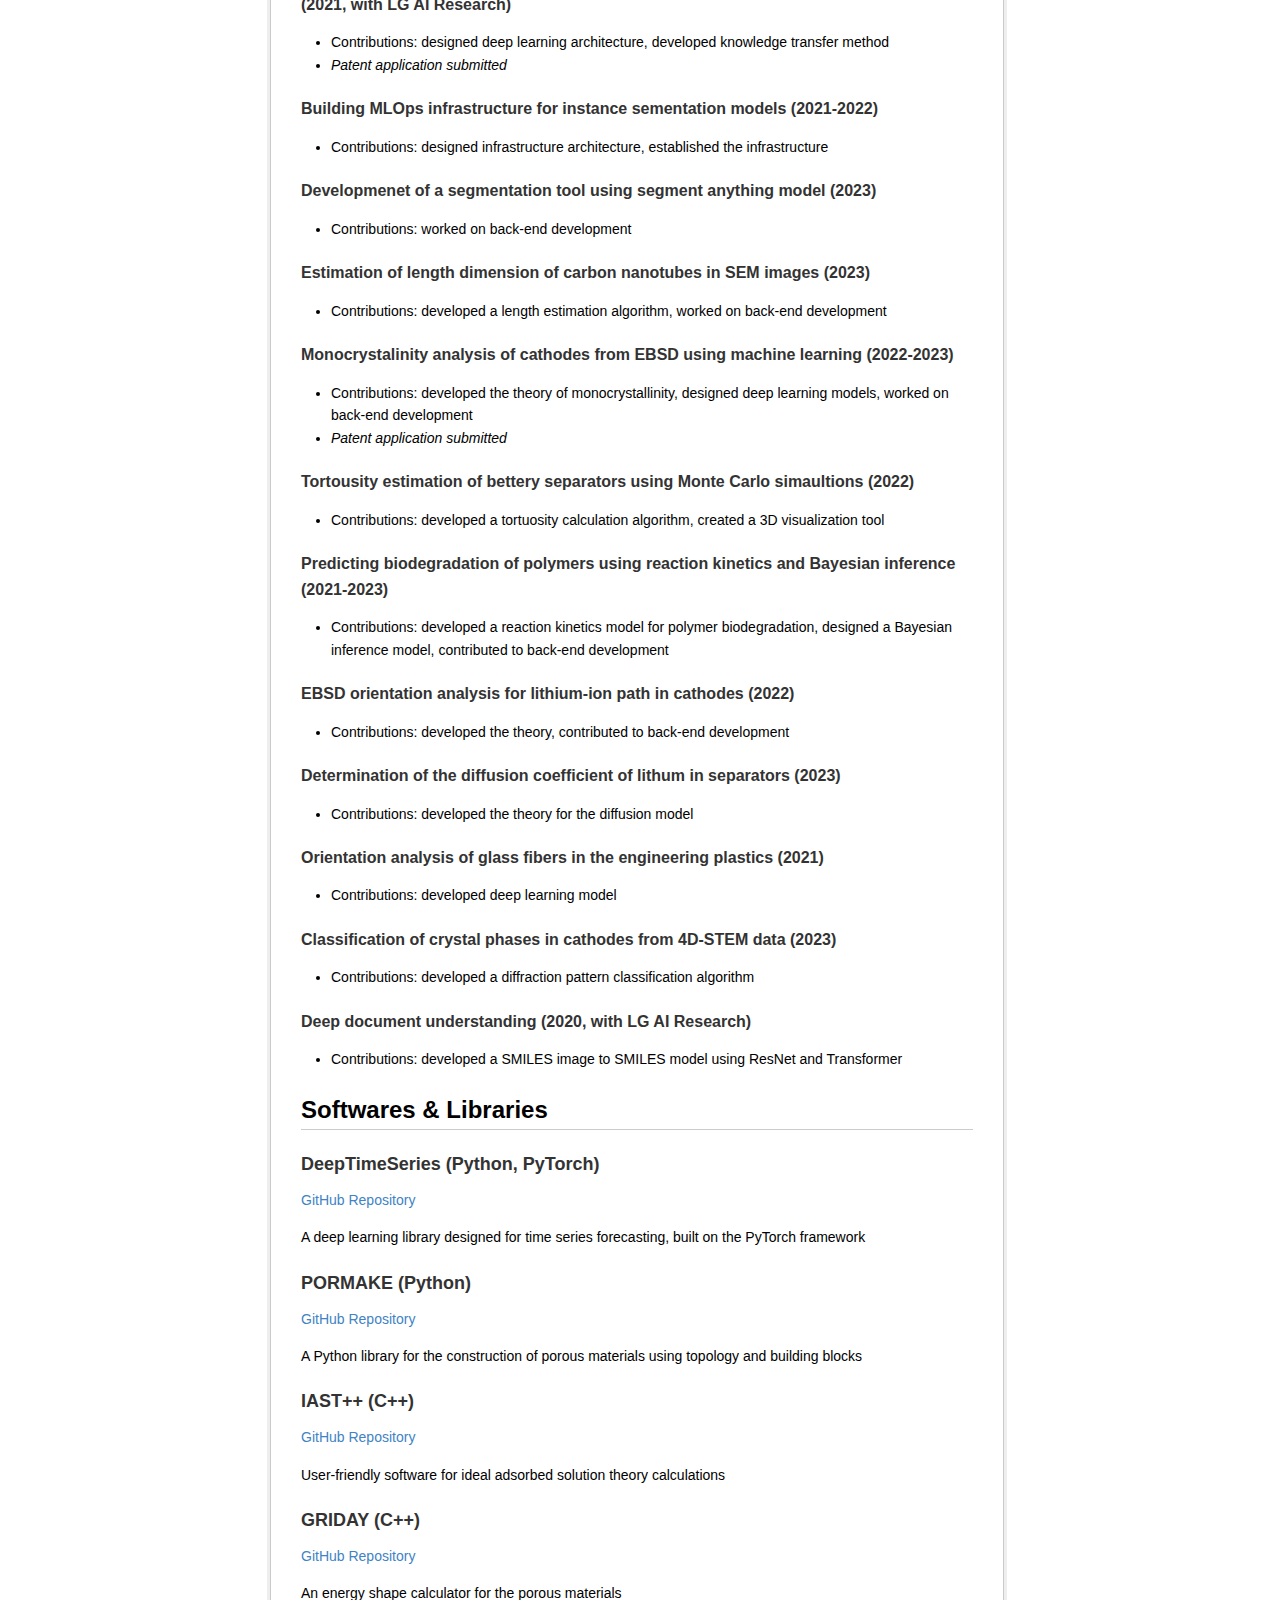
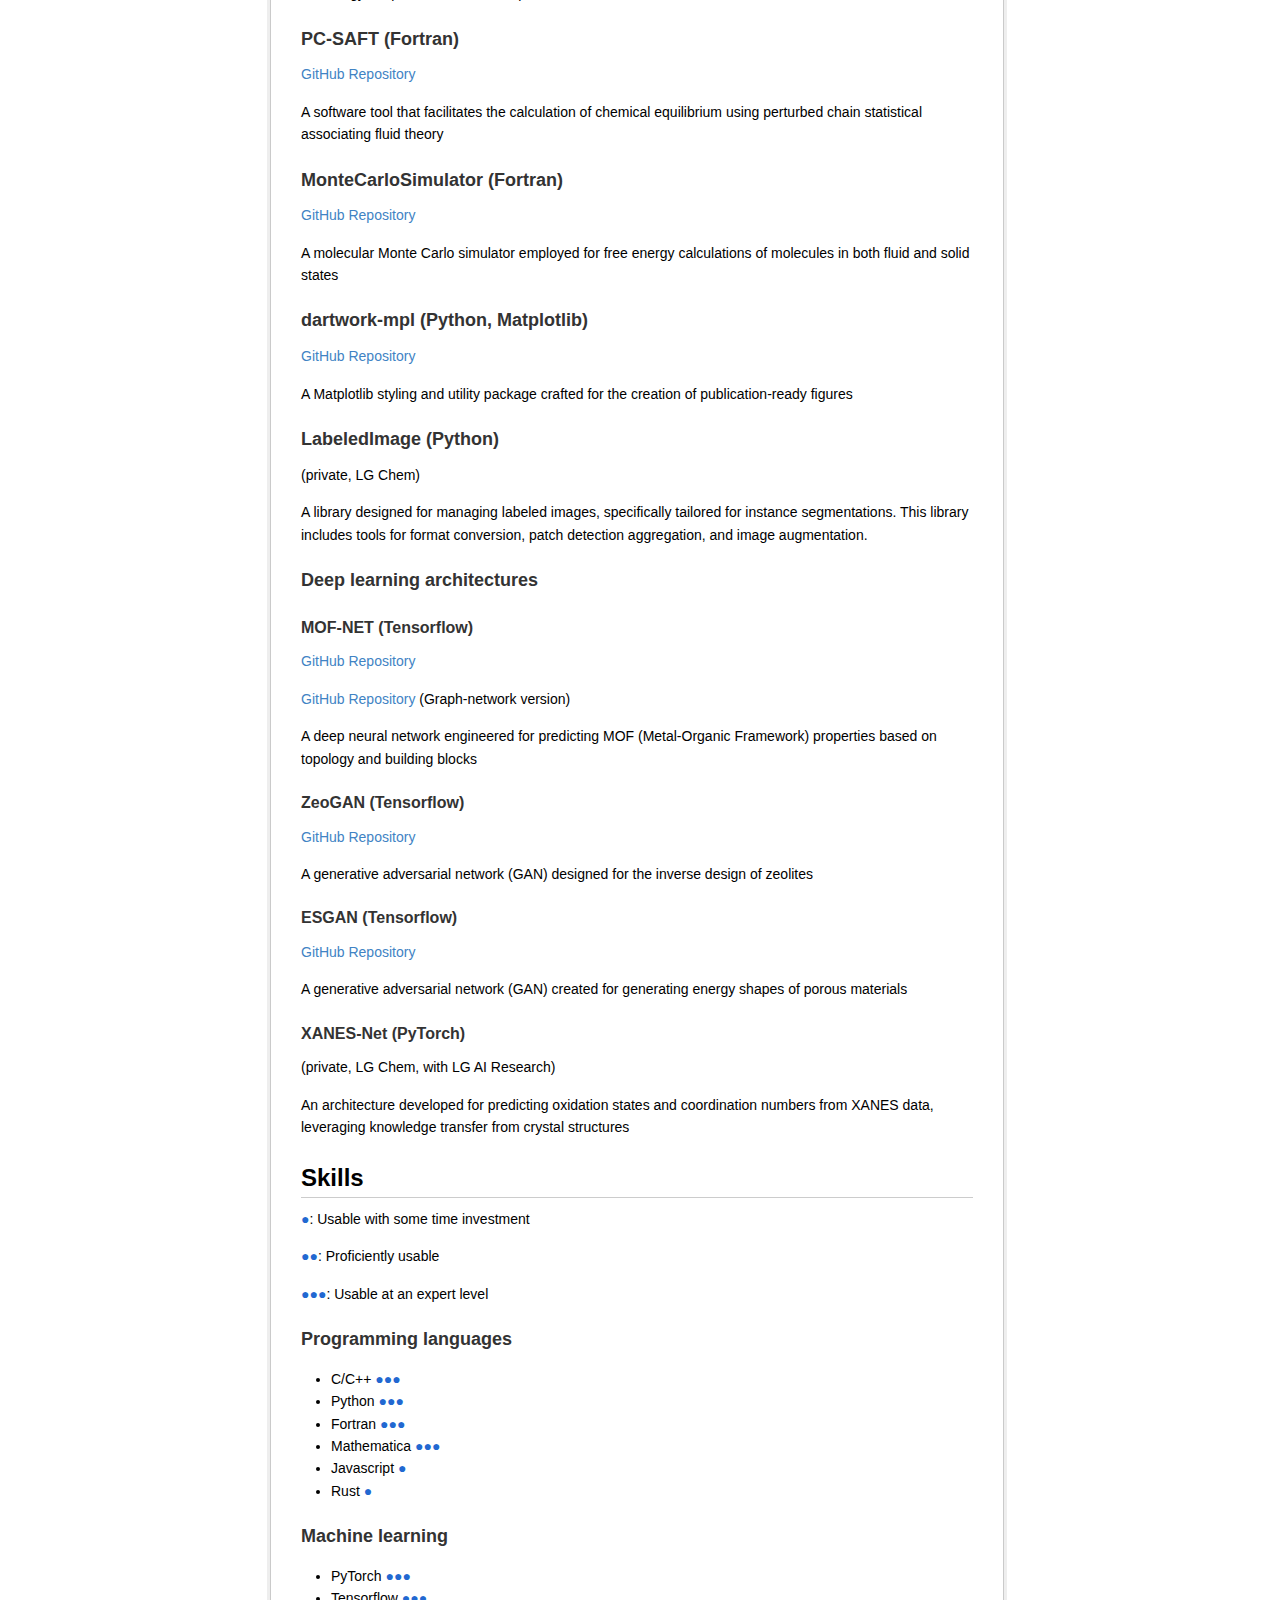
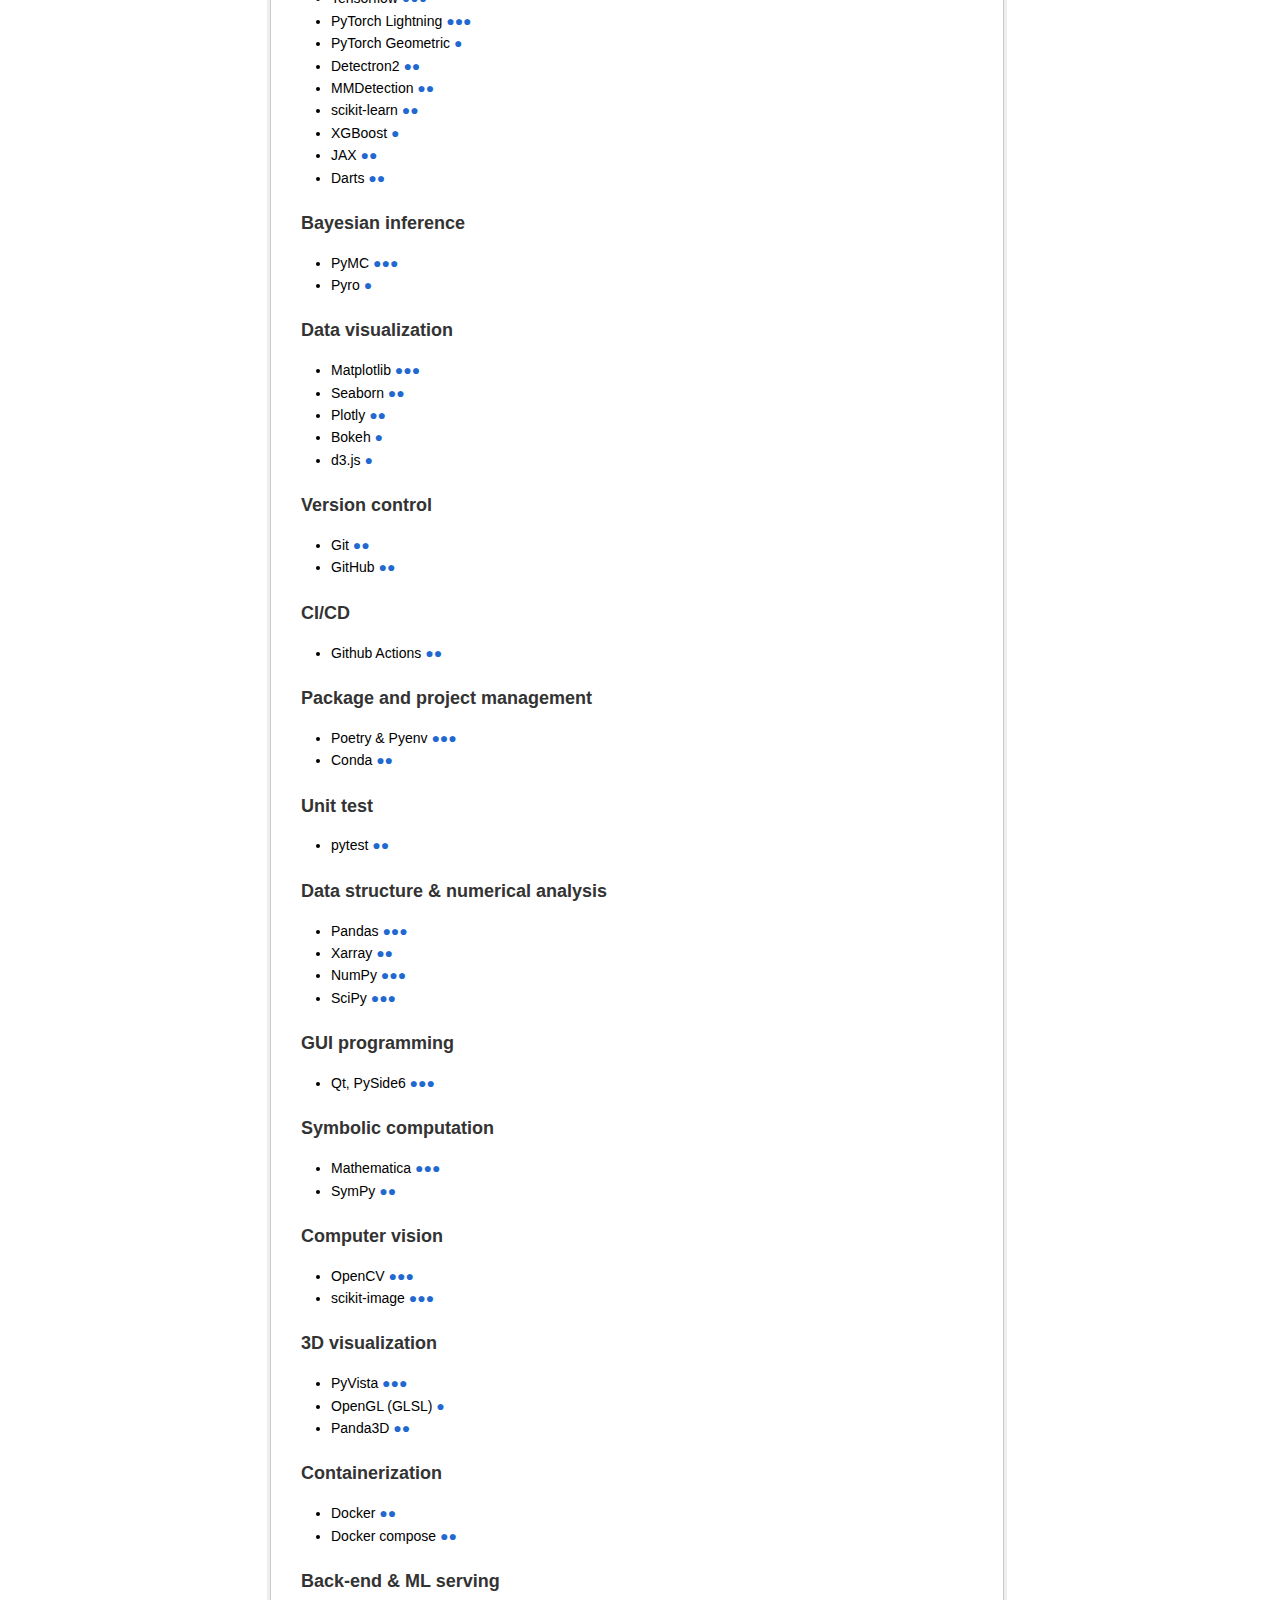
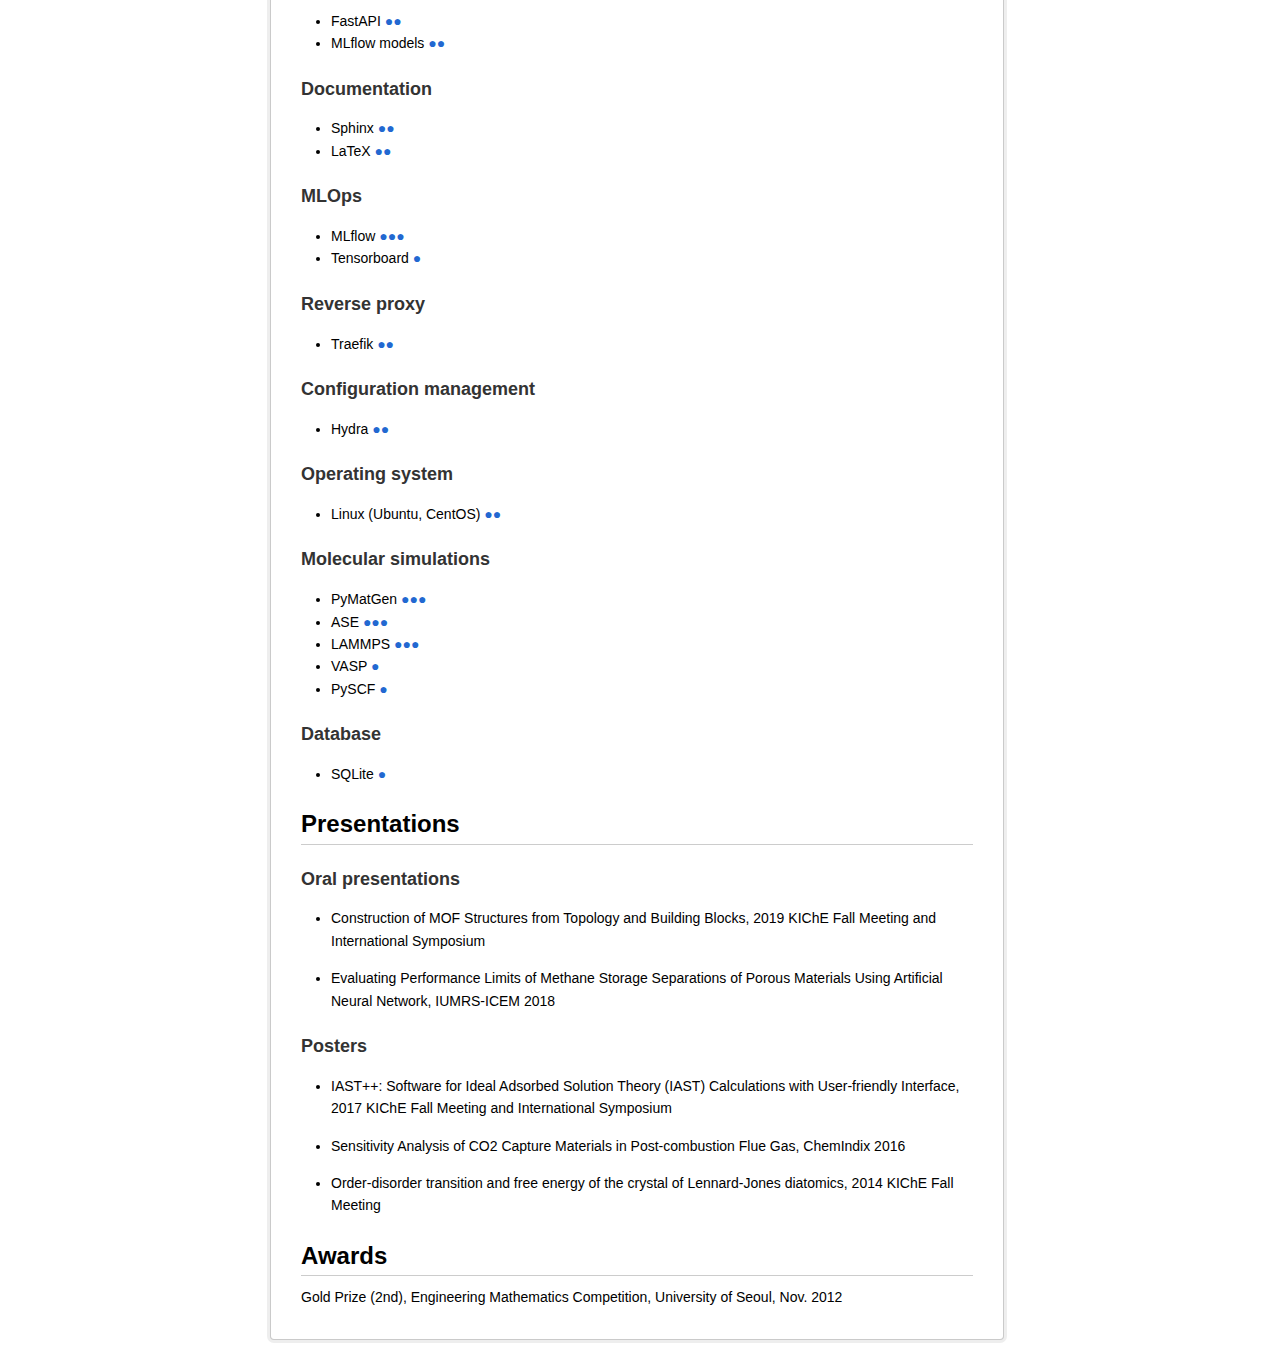
==== commit 5f2d1906: "update" ====
--- a/index.html
+++ b/index.html
@@ -27,7 +27,7 @@
 <header id="title-block-header">
 <h1 class="title">Sangwon Lee</h1>
 </header>
-<p>Last updated: May 09, 2024</p>
+<p>Last updated: Jul 15, 2024</p>
 <p>Professional, Data Analysis PJT, Analytical Sciences Center, LG
 Chem</p>
 <p>LG Science Park, Seoul, Republic of Korea</p>
@@ -84,7 +84,7 @@
 artificial neural networks, B Kim, S Lee, J Kim, <em>Science advances 6
 (1), eaax9324, 2020</em><br><span class="badge">deep learning</span>
 <span class="badge">molecular simulations</span> <span class="badge">materials discovery</span></td>
-<td>263</td>
+<td>302</td>
 <td>2020</td>
 </tr>
 <tr class="even">
@@ -93,7 +93,7 @@
 Applied Materials &amp; Interfaces 13 (20), 23647-23654,
 2021</em><br><span class="badge">deep learning</span> <span class="badge">molecular simulations</span> <span class="badge">materials
 discovery</span></td>
-<td>107</td>
+<td>125</td>
 <td>2021</td>
 </tr>
 <tr class="odd">
@@ -101,7 +101,7 @@
 solution theory calculations, S Lee, JH Lee, J Kim, <em>Korean Journal
 of Chemical Engineering 35, 214-221, 2018</em><br><span class="badge">numerical analysis</span> <span class="badge">software
 design</span> <span class="badge">thermodynamics</span></td>
-<td>93</td>
+<td>100</td>
 <td>2018</td>
 </tr>
 <tr class="even">
@@ -109,7 +109,7 @@
 with an artificial neural network, S Lee, B Kim, J Kim, <em>Journal of
 Materials Chemistry A 7 (6), 2709-2716, 2019</em><br><span class="badge">deep learning</span> <span class="badge">molecular
 simulations</span> <span class="badge">materials discovery</span></td>
-<td>44</td>
+<td>48</td>
 <td>2019</td>
 </tr>
 <tr class="odd">
@@ -126,7 +126,7 @@
 Constraints and Seasonality, W Choi, S Lee, <em>Energy and Buildings,
 113027, 2023</em><br><span class="badge">deep learning</span> <span class="badge">forecasting</span> <span class="badge">energy management
 systems</span></td>
-<td>8</td>
+<td>9</td>
 <td>2023</td>
 </tr>
 <tr class="odd">
@@ -183,66 +183,73 @@
 <td>Applications of machine learning in metal-organic frameworks, S
 Chong, S Lee, B Kim, J Kim, <em>Coordination Chemistry Reviews 423,
 213487, 2020</em></td>
-<td>128</td>
+<td>141</td>
 <td>2020</td>
 </tr>
 <tr class="even">
 <td>Finding hidden signals in chemical sensors using deep learning, SY
 Cho, Y Lee, S Lee et al., <em>Analytical chemistry 92 (9), 6529-6537,
 2020</em></td>
-<td>42</td>
+<td>49</td>
 <td>2020</td>
 </tr>
 <tr class="odd">
 <td>Size-Matching Ligand Insertion in MOF-74 for Enhanced CO2 Capture
 under Humid Conditions, BL Suh, S Lee, J Kim, <em>The Journal of
 Physical Chemistry C 121 (44), 24444-24451, 2017</em></td>
-<td>34</td>
+<td>35</td>
 <td>2017</td>
 </tr>
 <tr class="even">
 <td>Finely tuned inverse design of metal–organic frameworks with
 user-desired Xe/Kr selectivity, Y Lim, J Park, S Lee, J Kim, <em>Journal
 of Materials Chemistry A 9 (37), 21175-21183, 2021</em></td>
-<td>25</td>
+<td>29</td>
 <td>2021</td>
 </tr>
 <tr class="odd">
 <td>Computational design of metal–organic frameworks with unprecedented
 high hydrogen working capacity and high synthesizability, J Park, Y Lim,
 S Lee, J Kim, <em>Chemistry of Materials 35 (1), 9-16, 2022</em></td>
-<td>15</td>
+<td>20</td>
 <td>2022</td>
 </tr>
 <tr class="even">
 <td>New model for S-shaped isotherm data and its application to process
 modeling using IAST, S Ga, S Lee, G Park, J Kim, M Realff, JH Lee,
 <em>Chemical Engineering Journal 420, 127580, 2021</em></td>
-<td>14</td>
+<td>15</td>
 <td>2021</td>
 </tr>
 <tr class="odd">
 <td>Isotherm parameter library and evaluation software for CO2 capture
 adsorbents, S Ga, S Lee, J Kim, JH Lee, <em>Computers &amp; Chemical
 Engineering 143, 107105, 2020</em></td>
-<td>10</td>
+<td>11</td>
 <td>2020</td>
 </tr>
 <tr class="even">
 <td>Deep learning-based initial guess for minimum energy path
 calculations, H Park, S Lee, J Kim, <em>Korean Journal of Chemical
 Engineering 38, 406-410, 2021</em></td>
-<td>1</td>
+<td>2</td>
 <td>2021</td>
 </tr>
 <tr class="odd">
+<td>In Silico Generation of Chromium-Based MOFs with Abundant Active
+Sites for N2/CH4 Separation, W Lee, S Lee, J Kim, <em>The Journal of
+Physical Chemistry C 128 (18), 7690-7697, 2024</em></td>
+<td></td>
+<td>2024</td>
+</tr>
+<tr class="even">
 <td>Real-time probabilistic backfill thermal property estimation method
 enabling estimation convergence judgment, W Choi, S Lee, BH Dinh, YS
 Kim, <em>Case Studies in Thermal Engineering 48, 103108, 2023</em></td>
 <td></td>
 <td>2023</td>
 </tr>
-<tr class="even">
+<tr class="odd">
 <td>Automatic Object Extraction from Electronic Documents Using Deep
 Neural Network, H Jang, Y Chae, S Lee, J Jo, <em>KIPS Transactions on
 Software and Data Engineering 7 (11), 411-418, 2018</em></td>
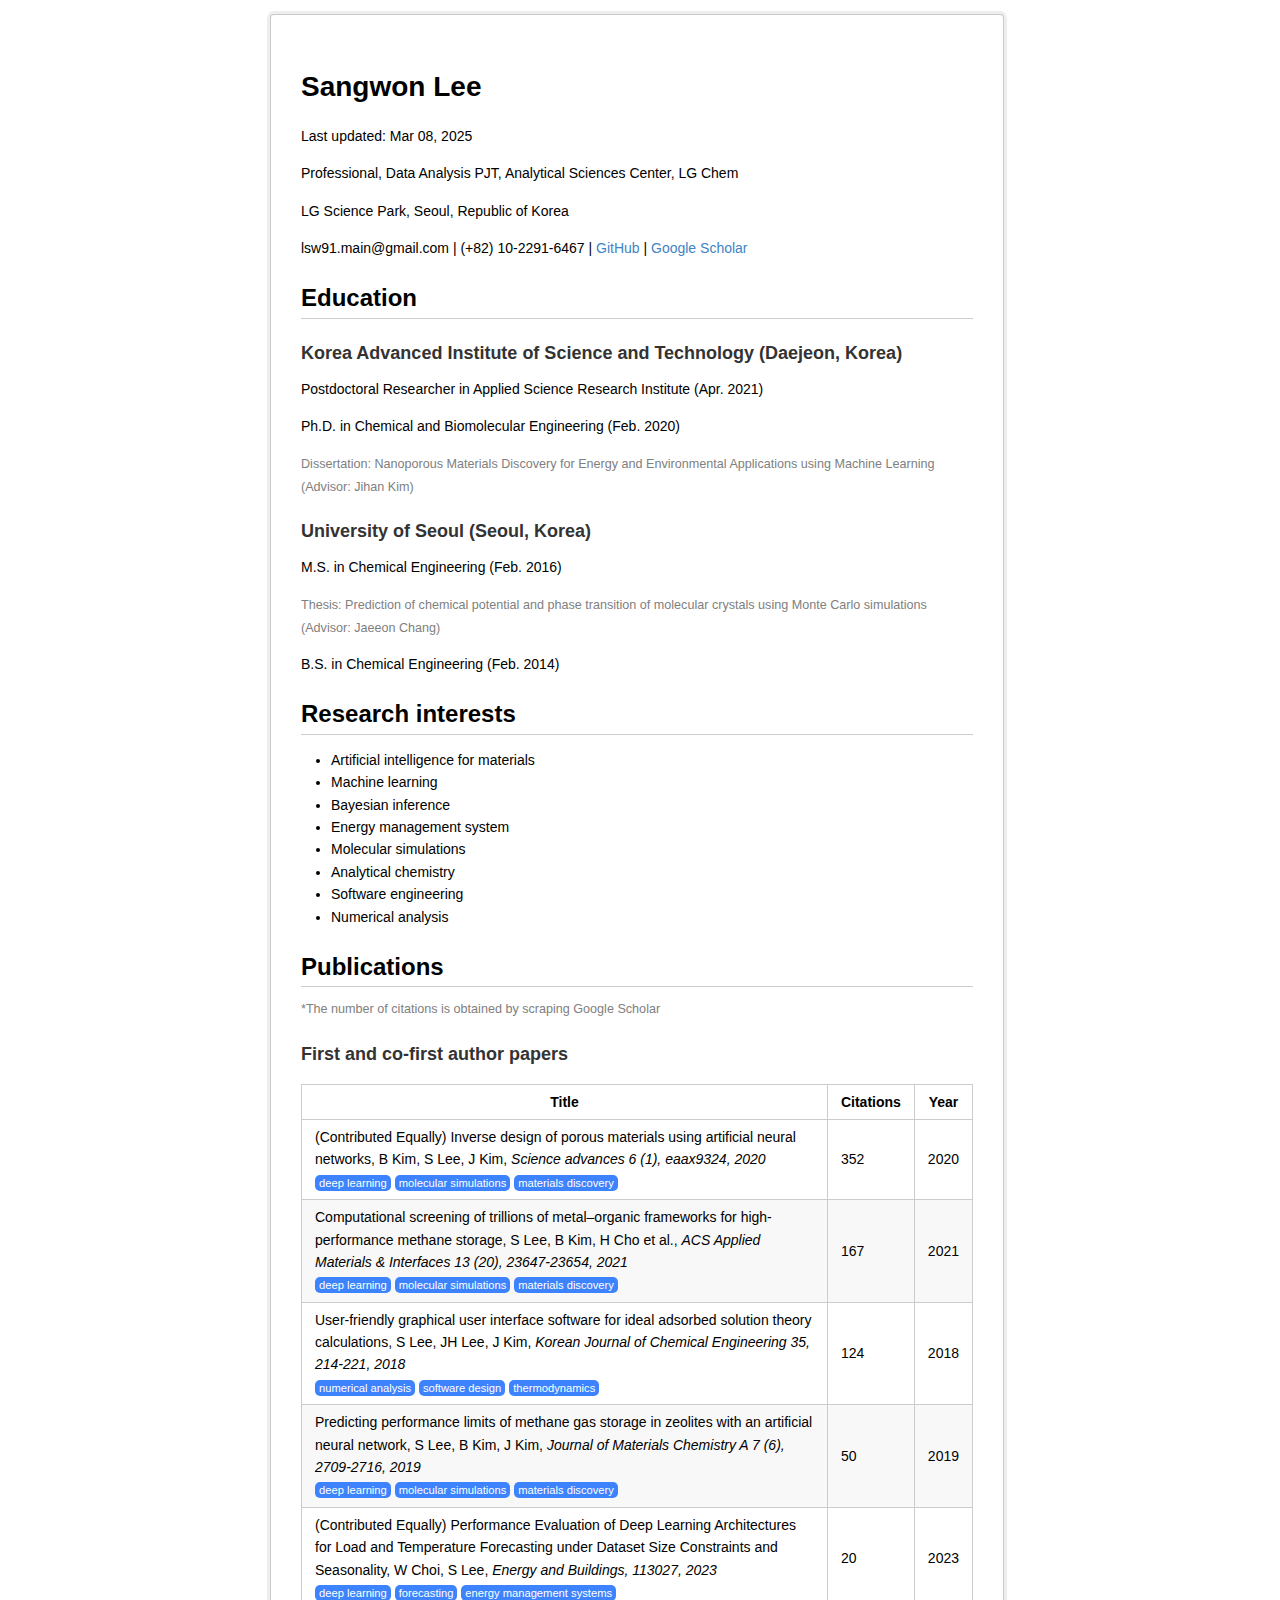
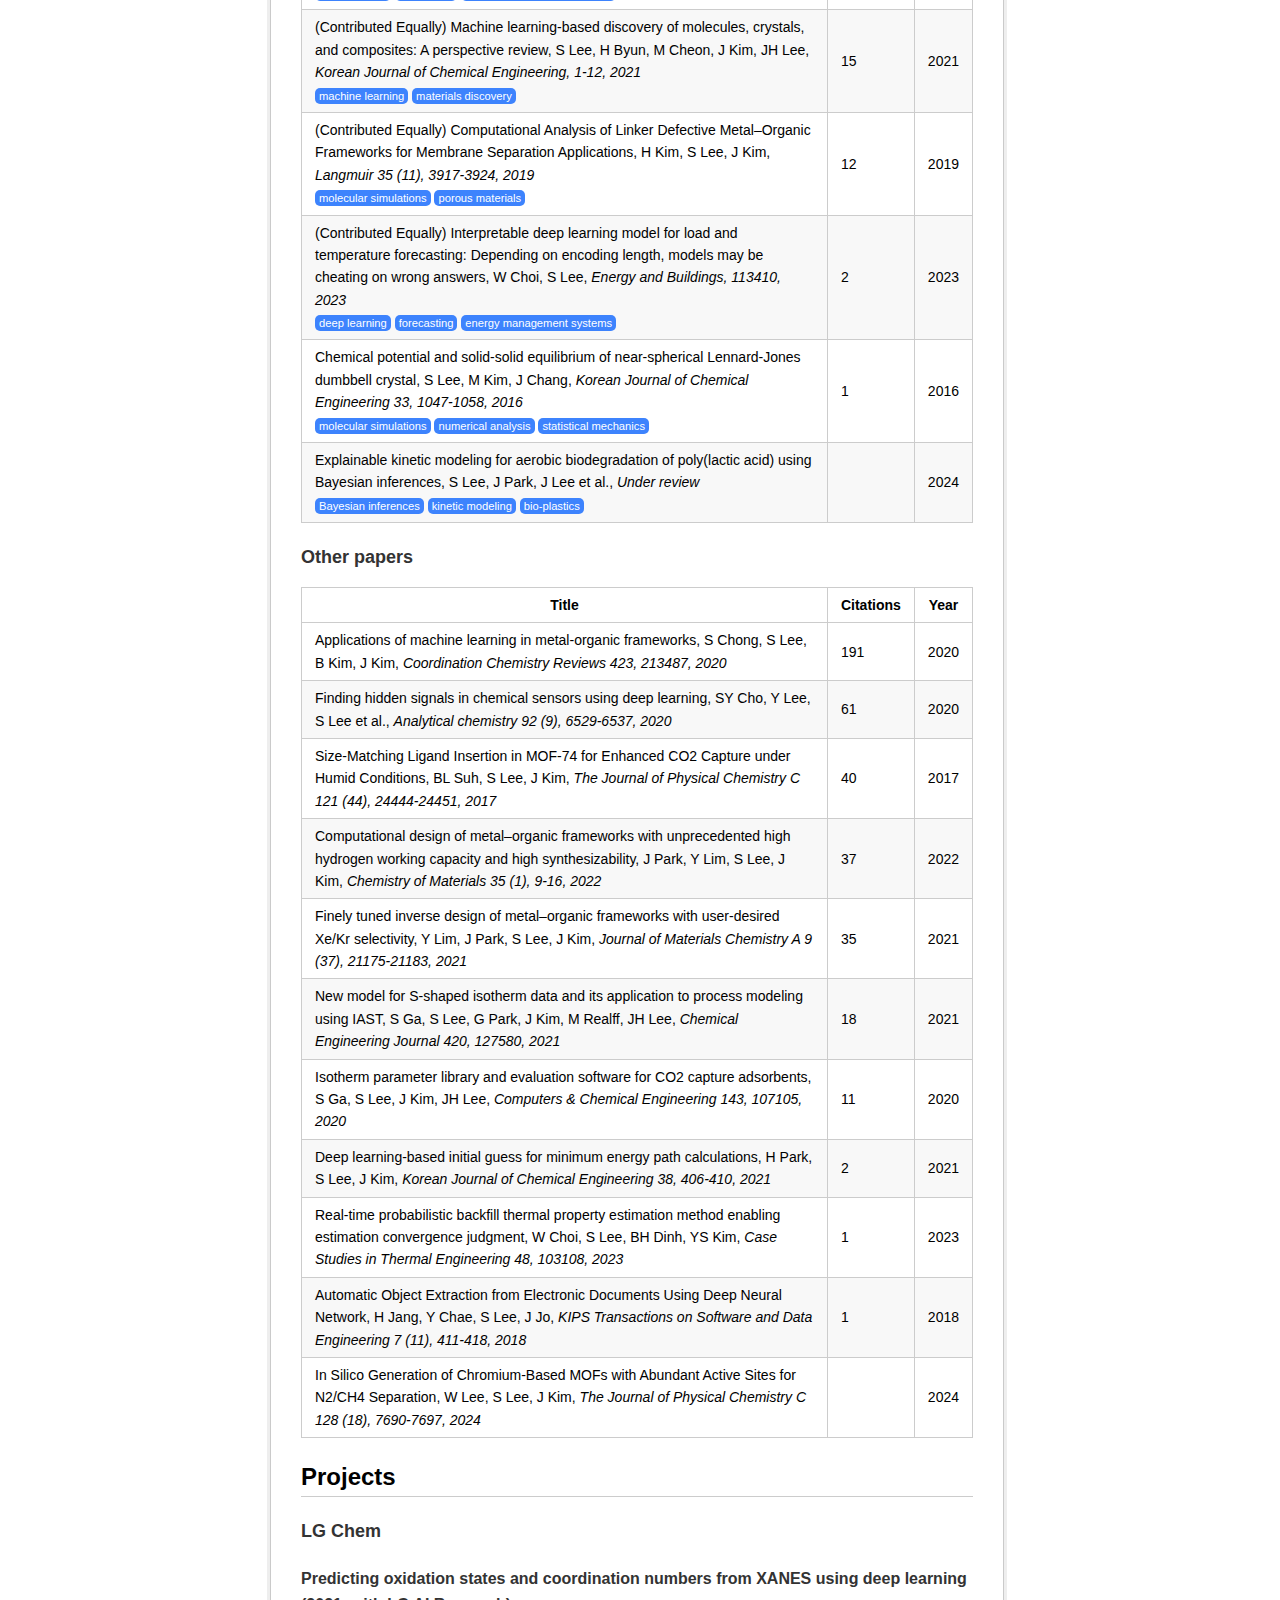
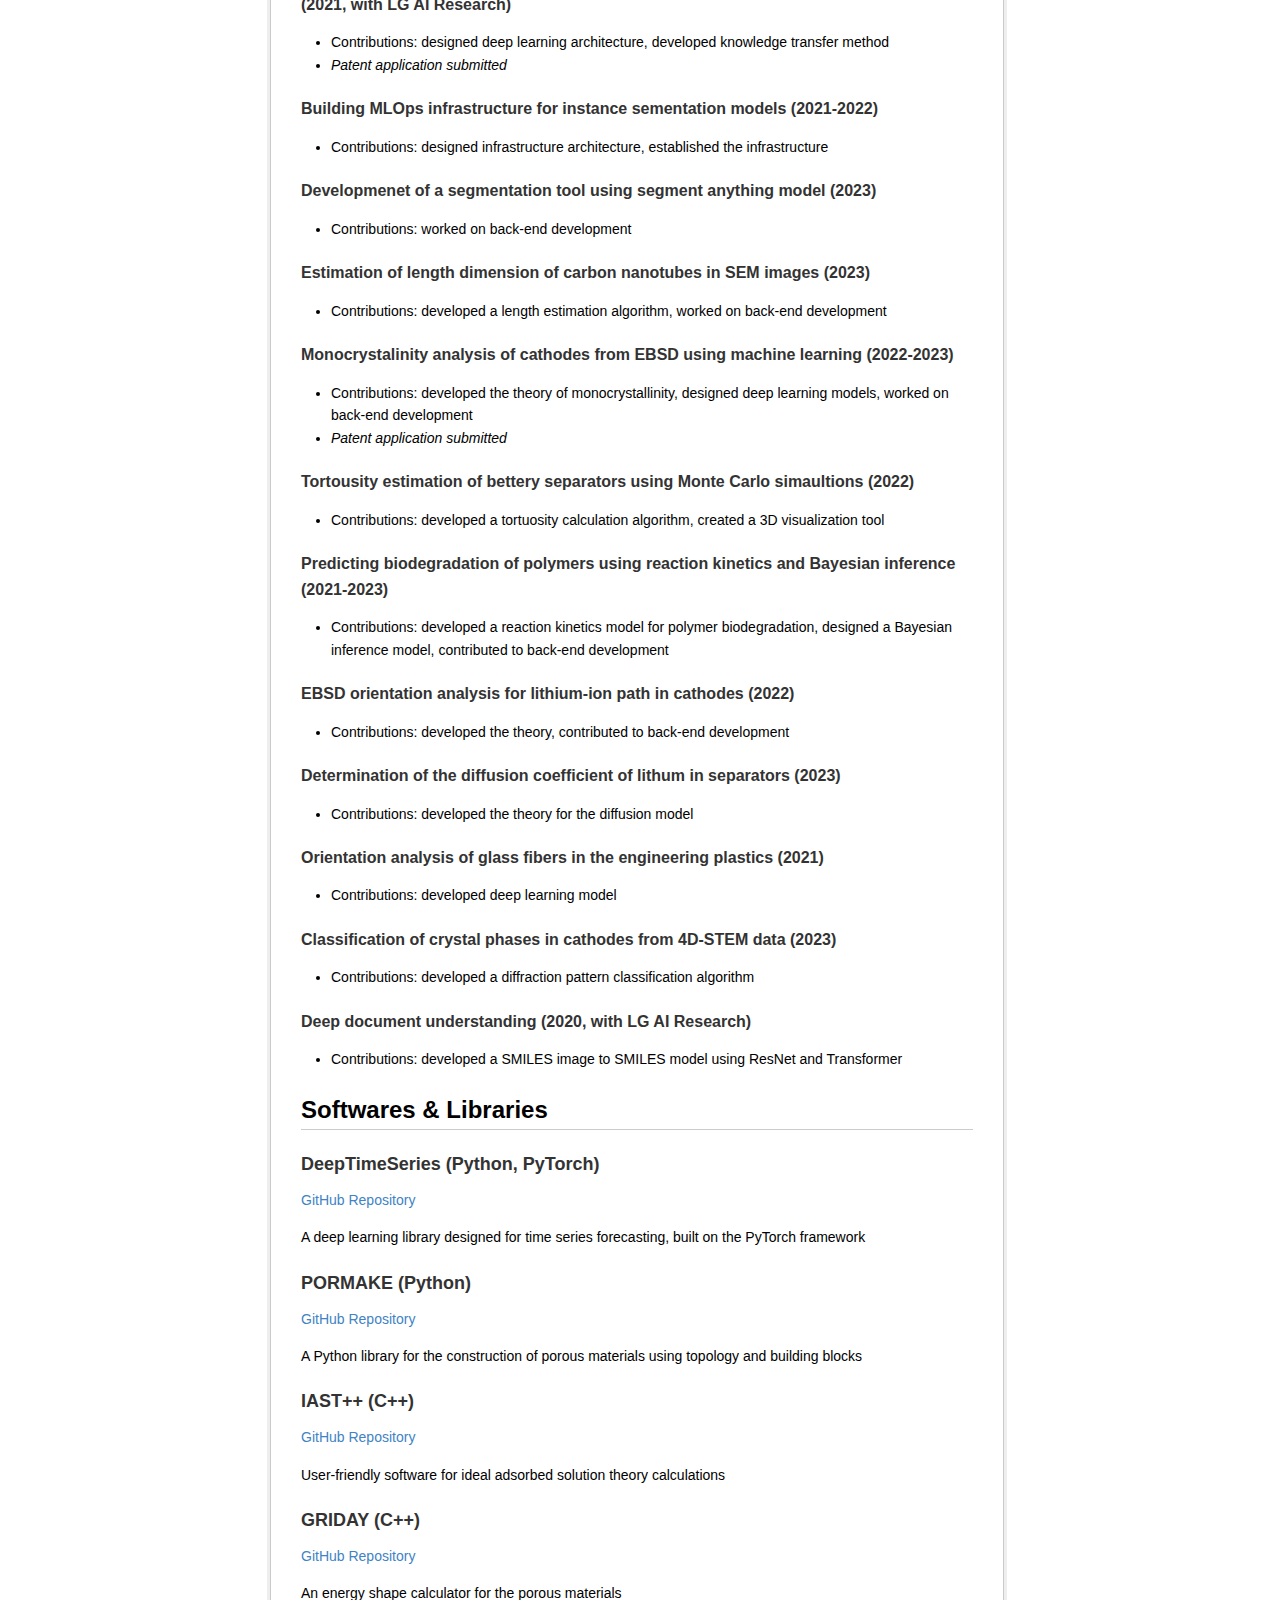
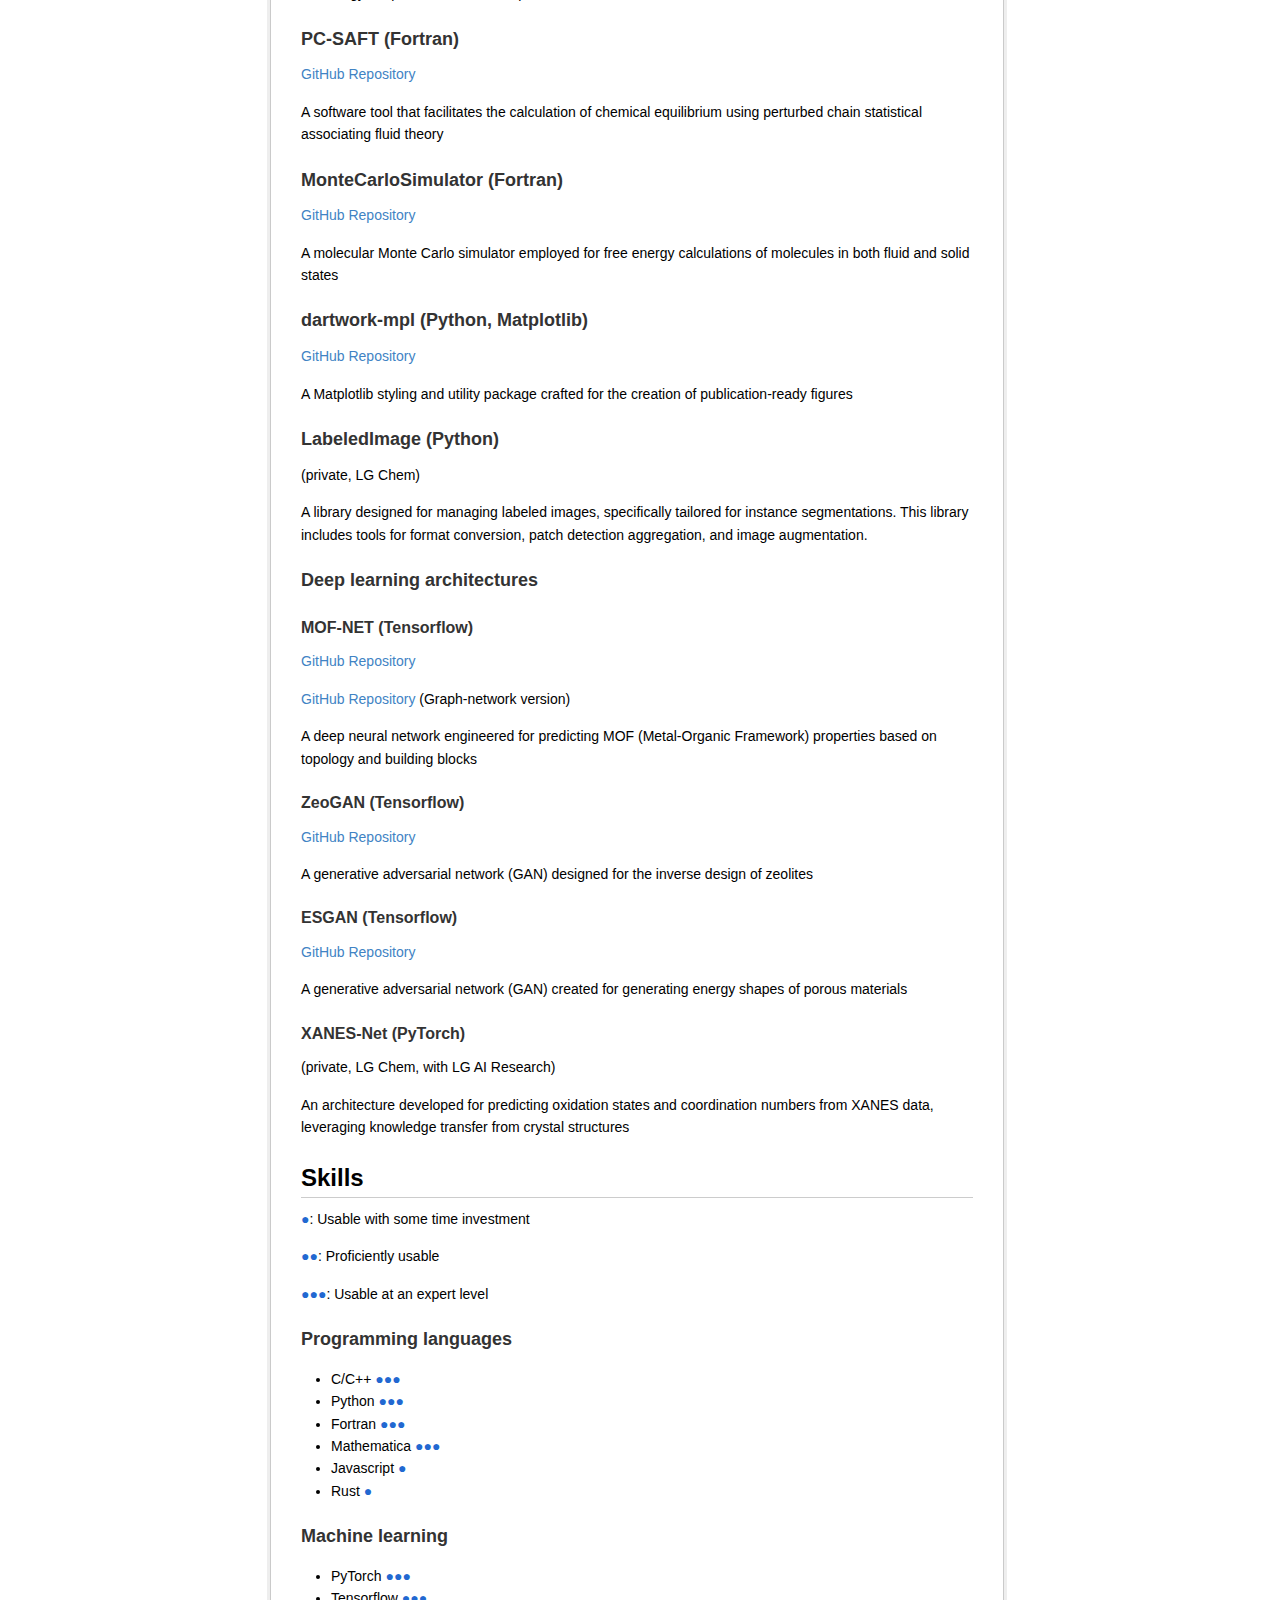
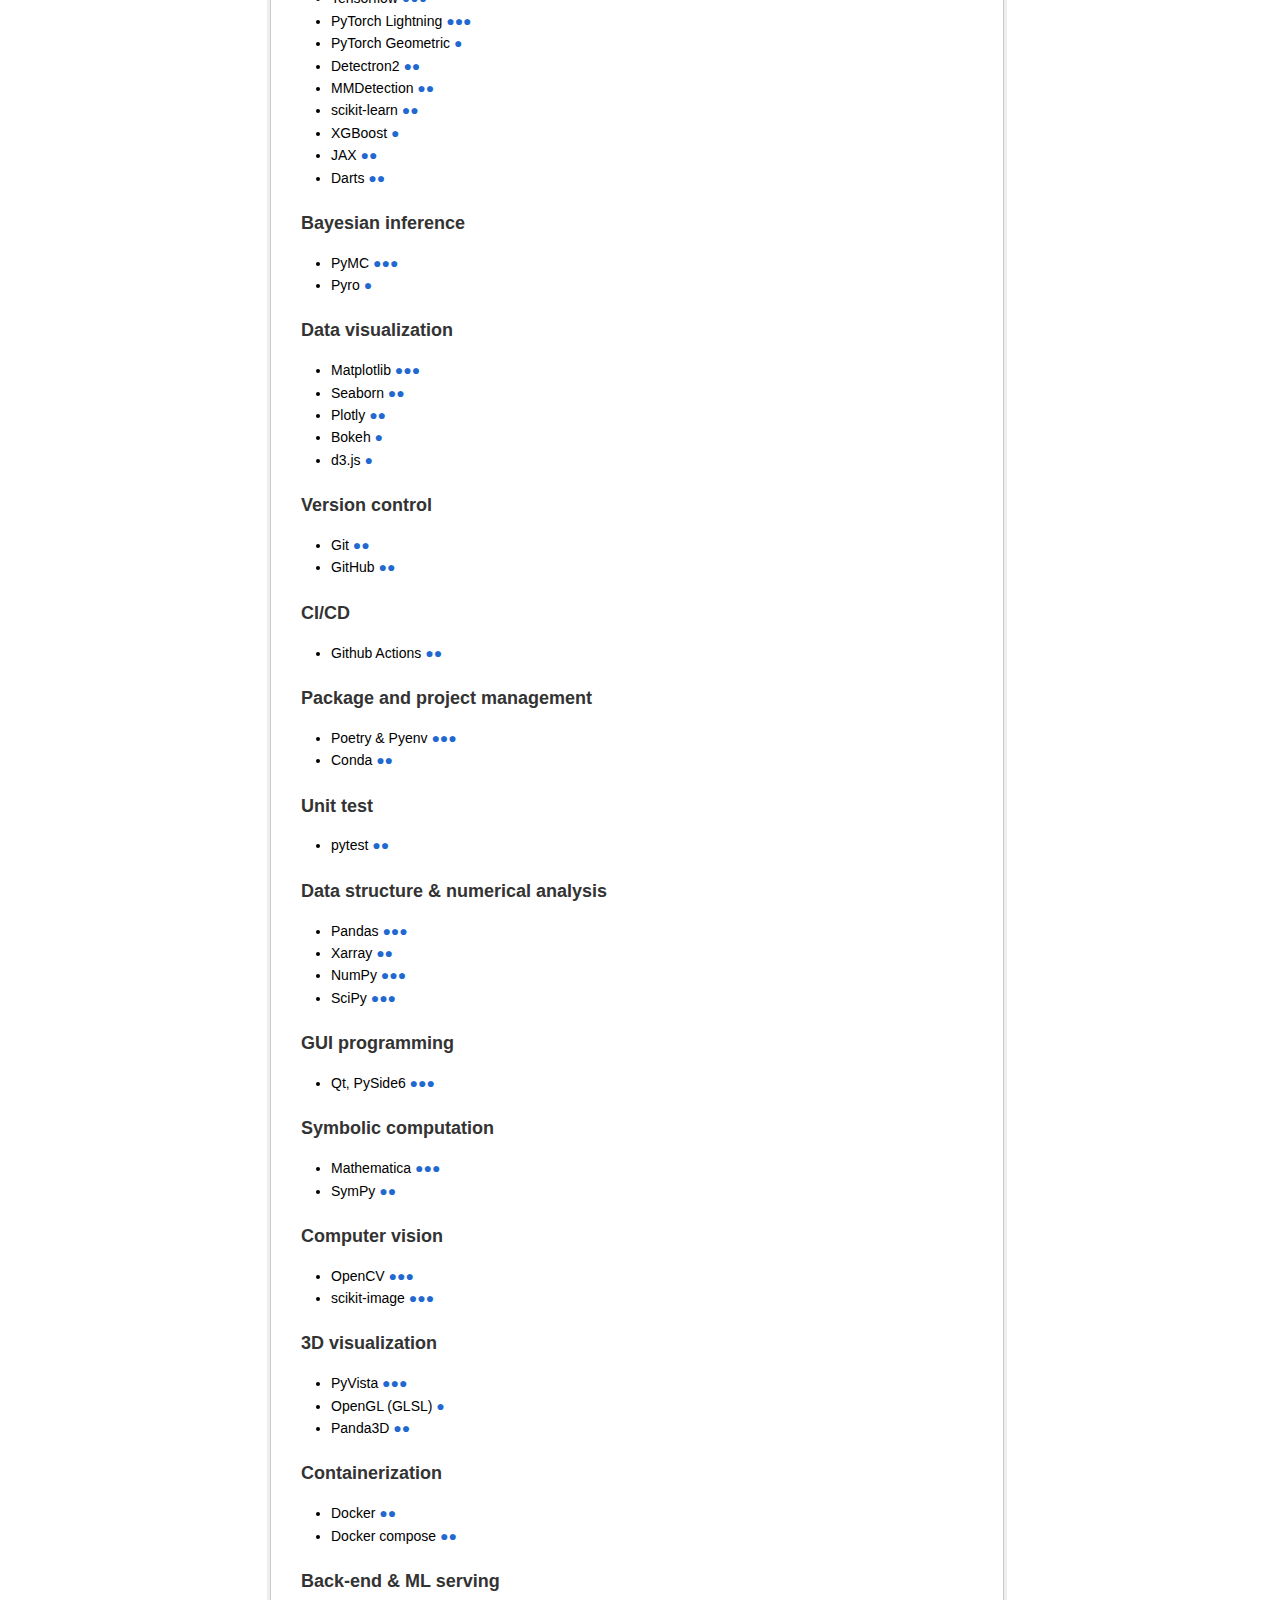
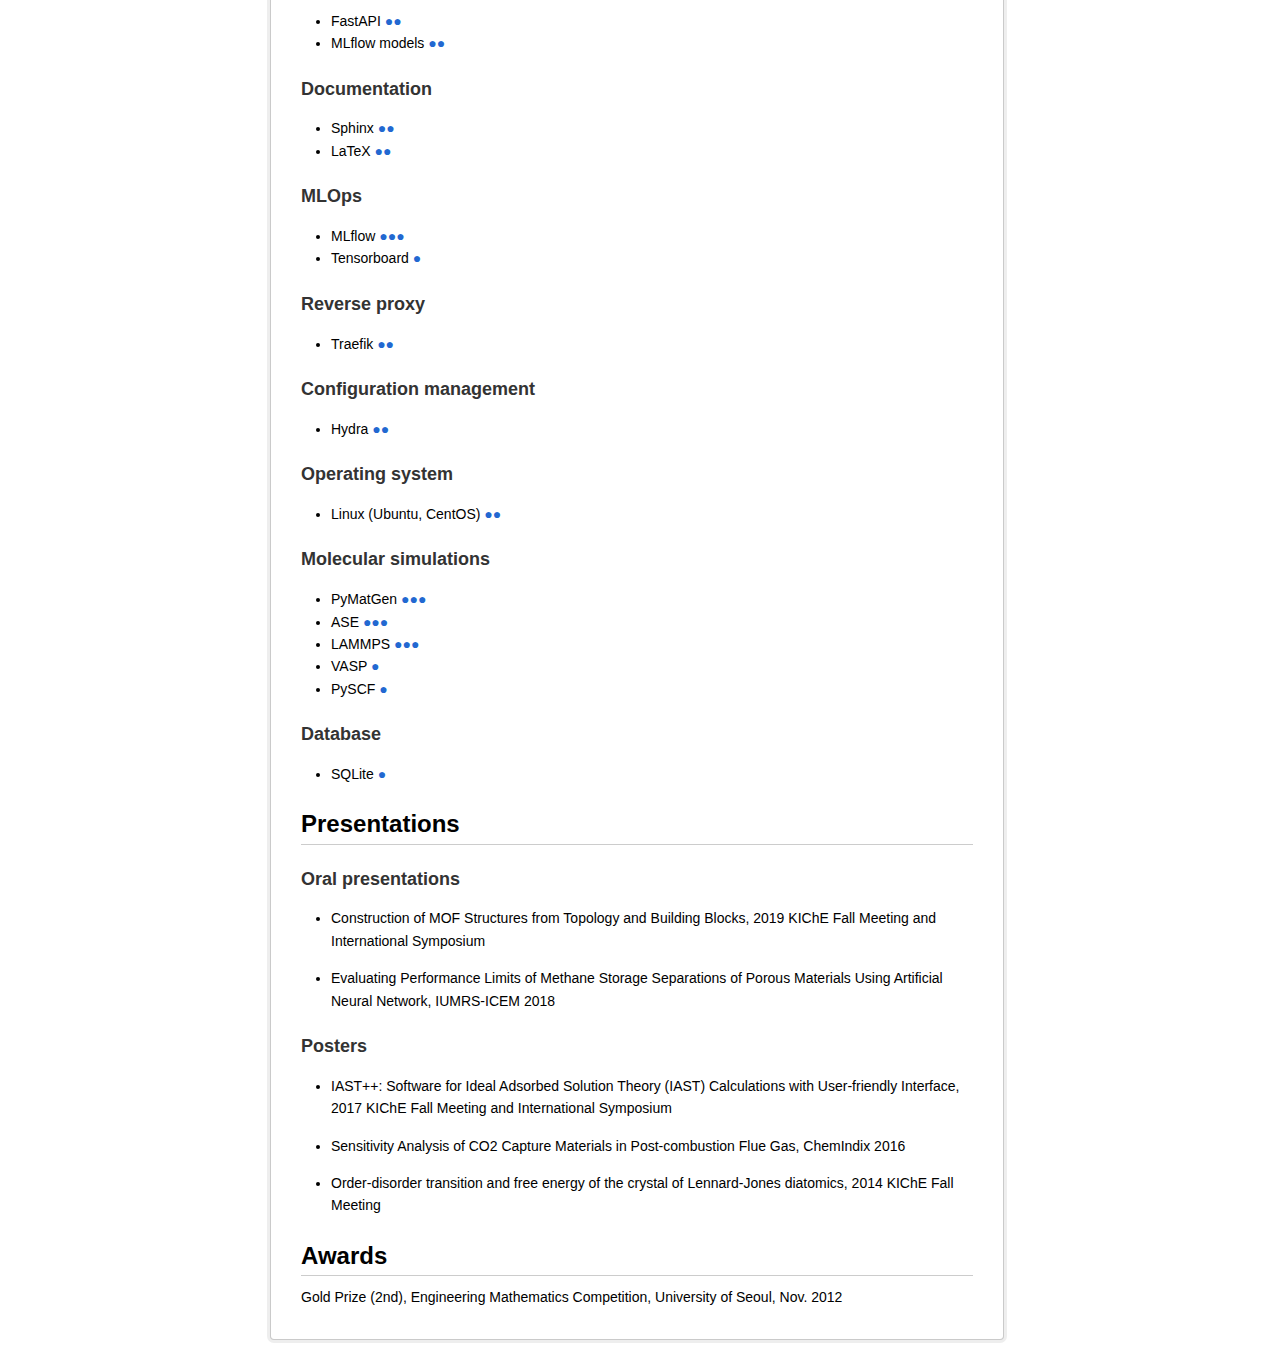
==== commit 1547bc56: "update" ====
--- a/index.html
+++ b/index.html
@@ -21,13 +21,860 @@
 }
 .display.math{display: block; text-align: center; margin: 0.5rem auto;}
 </style>
-  <style type="text/css">article,aside,details,figcaption,figure,footer,header,hgroup,main,nav,section,summary {display: block;}audio,canvas,video {display: inline-block;}audio:not([controls]) {display: none;height: 0;}[hidden],template {display: none;}html {font-family: sans-serif;-ms-text-size-adjust: 100%;-webkit-text-size-adjust: 100%;}body {margin: 0;}a {background: transparent;}a:focus {outline: thin dotted;}a:active,a:hover {outline: 0;}h1 {font-size: 2em;margin: 0.67em 0;}abbr[title] {border-bottom: 1px dotted;}b,strong {font-weight: bold;}dfn {font-style: italic;}hr {-moz-box-sizing: content-box;box-sizing: content-box;height: 0;}mark {background: #ff0;color: #000;}code,kbd,pre,samp {font-family: monospace, serif;font-size: 1em;}pre {white-space: pre-wrap;}q {quotes: "\201C" "\201D" "\2018" "\2019";}small {font-size: 80%;}sub,sup {font-size: 75%;line-height: 0;position: relative;vertical-align: baseline;}sup {top: -0.5em;}sub {bottom: -0.25em;}img {border: 0;}svg:not(:root) {overflow: hidden;}figure {margin: 0;}fieldset {border: 1px solid #c0c0c0;margin: 0 2px;padding: 0.35em 0.625em 0.75em;}legend {border: 0;padding: 0;}button,input,select,textarea {font-family: inherit;font-size: 100%;margin: 0;}button,input {line-height: normal;}button,select {text-transform: none;}button,html input[type="button"],input[type="reset"],input[type="submit"] {-webkit-appearance: button;cursor: pointer;}button[disabled],html input[disabled] {cursor: default;}input[type="checkbox"],input[type="radio"] {box-sizing: border-box;padding: 0;}input[type="search"] {-webkit-appearance: textfield;-moz-box-sizing: content-box;-webkit-box-sizing: content-box;box-sizing: content-box;}input[type="search"]::-webkit-search-cancel-button,input[type="search"]::-webkit-search-decoration {-webkit-appearance: none;}button::-moz-focus-inner,input::-moz-focus-inner {border: 0;padding: 0;}textarea {overflow: auto;vertical-align: top;}table {border-collapse: collapse;border-spacing: 0;}.go-top {position: fixed;bottom: 2em;right: 2em;text-decoration: none;background-color: #E0E0E0;font-size: 12px;padding: 1em;display: inline;}html,body {margin: auto;padding-right: 1em;padding-left: 1em;max-width: 48em;color: black;}*:not('#mkdbuttons') {margin: 0;padding: 0}body {font: 13.34px helvetica, arial, freesans, clean, sans-serif;-webkit-font-smoothing: subpixel-antialiased;line-height: 1.4;padding: 3px;background: #fff;border-radius: 3px;-moz-border-radius: 3px;-webkit-border-radius: 3px}p {margin: 1em 0}a {color: #4183c4;text-decoration: none}body {background-color: #fff;padding: 30px;margin: 15px;font-size: 14px;line-height: 1.6}body>*:first-child {margin-top: 0 !important}body>*:last-child {margin-bottom: 0 !important}@media screen {body {box-shadow: 0 0 0 1px #cacaca, 0 0 0 4px #eee}}h1,h2,h3,h4,h5,h6 {margin: 20px 0 10px;padding: 0;font-weight: bold;-webkit-font-smoothing: subpixel-antialiased;cursor: text}h1 {font-size: 28px;color: #000}h2 {font-size: 24px;border-bottom: 1px solid #ccc;color: #000}h3 {font-size: 18px;color: #333}h4 {font-size: 16px;color: #333}h5 {font-size: 14px;color: #333}h6 {color: #777;font-size: 14px}p,blockquote,table,pre {margin: 15px 0}ul {padding-left: 30px}ol {padding-left: 30px}ol li ul:first-of-type {margin-top: 0}hr {background: transparent url([data-uri]) repeat-x 0 0;border: 0 none;color: #ccc;height: 4px;padding: 0}body>h2:first-child {margin-top: 0;padding-top: 0}body>h1:first-child {margin-top: 0;padding-top: 0}body>h1:first-child+h2 {margin-top: 0;padding-top: 0}body>h3:first-child,body>h4:first-child,body>h5:first-child,body>h6:first-child {margin-top: 0;padding-top: 0}a:first-child h1,a:first-child h2,a:first-child h3,a:first-child h4,a:first-child h5,a:first-child h6 {margin-top: 0;padding-top: 0}h1+p,h2+p,h3+p,h4+p,h5+p,h6+p,ul li>:first-child,ol li>:first-child {margin-top: 0}dl {padding: 0}dl dt {font-size: 14px;font-weight: bold;font-style: italic;padding: 0;margin: 15px 0 5px}dl dt:first-child {padding: 0}dl dt>:first-child {margin-top: 0}dl dt>:last-child {margin-bottom: 0}dl dd {margin: 0 0 15px;padding: 0 15px}dl dd>:first-child {margin-top: 0}dl dd>:last-child {margin-bottom: 0}blockquote {border-left: 4px solid #DDD;padding: 0 15px;color: #777}blockquote>:first-child {margin-top: 0}blockquote>:last-child {margin-bottom: 0}table {border-collapse: collapse;border-spacing: 0;font-size: 100%;font: inherit}table th {font-weight: bold;border: 1px solid #ccc;padding: 6px 13px}table td {border: 1px solid #ccc;padding: 6px 13px}table tr {border-top: 1px solid #ccc;background-color: #fff}table tr:nth-child(2n) {background-color: #f8f8f8}img {max-width: 100%}code,tt {margin: 0 2px;padding: 0 5px;white-space: nowrap;border: 1px solid #eaeaea;background-color: #f8f8f8;border-radius: 3px;font-family: Consolas, 'Liberation Mono', Courier, monospace;font-size: 12px;color: #333}pre>code {margin: 0;padding: 0;white-space: pre;border: 0;background: transparent}.highlight pre {background-color: #f8f8f8;border: 1px solid #ccc;font-size: 13px;line-height: 19px;overflow: auto;padding: 6px 10px;border-radius: 3px}pre {background-color: #f8f8f8;border: 1px solid #ccc;font-size: 13px;line-height: 19px;overflow: auto;padding: 6px 10px;border-radius: 3px}pre code,pre tt {background-color: transparent;border: 0}.poetry pre {font-family: Georgia, Garamond, serif !important;font-style: italic;font-size: 110% !important;line-height: 1.6em;display: block;margin-left: 1em}.poetry pre code {font-family: Georgia, Garamond, serif !important;word-break: break-all;word-break: break-word;-webkit-hyphens: auto;-moz-hyphens: auto;hyphens: auto;white-space: pre-wrap}sup,sub,a.footnote {font-size: 1.4ex;height: 0;line-height: 1;vertical-align: super;position: relative}sub {vertical-align: sub;top: -1px}@media print {body {background: #fff}img,pre,blockquote,figure {page-break-inside: avoid}tr {page-break-inside: avoid !important;}body {background: #fff;border: 0}code {background-color: #fff;color: #333 !important;padding: 0 .2em;border: 1px solid #dedede}pre {background: #fff}pre code {background-color: white !important;overflow: visible}}@media screen {body.inverted {color: #eee !important;border-color: #555;box-shadow: none}.inverted body,.inverted hr .inverted p,.inverted td,.inverted li,.inverted h1,.inverted h2,.inverted h3,.inverted h4,.inverted h5,.inverted h6,.inverted th,.inverted .math,.inverted caption,.inverted dd,.inverted dt,.inverted blockquote {color: #eee !important;border-color: #555;box-shadow: none}.inverted td,.inverted th {background: #333}.inverted h2 {border-color: #555}.inverted hr {border-color: #777;border-width: 1px !important}::selection {background: rgba(157, 193, 200, 0.5)}h1::selection {background-color: rgba(45, 156, 208, 0.3)}h2::selection {background-color: rgba(90, 182, 224, 0.3)}h3::selection,h4::selection,h5::selection,h6::selection,li::selection,ol::selection {background-color: rgba(133, 201, 232, 0.3)}code::selection {background-color: rgba(0, 0, 0, 0.7);color: #eee}code span::selection {background-color: rgba(0, 0, 0, 0.7) !important;color: #eee !important}a::selection {background-color: rgba(255, 230, 102, 0.2)}.inverted a::selection {background-color: rgba(255, 230, 102, 0.6)}td::selection,th::selection,caption::selection {background-color: rgba(180, 237, 95, 0.5)}.inverted {background: #0b2531;background: #252a2a}.inverted body {background: #252a2a}.inverted a {color: #acd1d5}}.highlight .c {color: #998;font-style: italic}.highlight .err {color: #a61717;background-color: #e3d2d2}.highlight .k,.highlight .o {font-weight: bold}.highlight .cm {color: #998;font-style: italic}.highlight .cp {color: #999;font-weight: bold}.highlight .c1 {color: #998;font-style: italic}.highlight .cs {color: #999;font-weight: bold;font-style: italic}.highlight .gd {color: #000;background-color: #fdd}.highlight .gd .x {color: #000;background-color: #faa}.highlight .ge {font-style: italic}.highlight .gr {color: #a00}.highlight .gh {color: #999}.highlight .gi {color: #000;background-color: #dfd}.highlight .gi .x {color: #000;background-color: #afa}.highlight .go {color: #888}.highlight .gp {color: #555}.highlight .gs {font-weight: bold}.highlight .gu {color: #800080;font-weight: bold}.highlight .gt {color: #a00}.highlight .kc,.highlight .kd,.highlight .kn,.highlight .kp,.highlight .kr {font-weight: bold}.highlight .kt {color: #458;font-weight: bold}.highlight .m {color: #099}.highlight .s {color: #d14}.highlight .na {color: #008080}.highlight .nb {color: #0086b3}.highlight .nc {color: #458;font-weight: bold}.highlight .no {color: #008080}.highlight .ni {color: #800080}.highlight .ne,.highlight .nf {color: #900;font-weight: bold}.highlight .nn {color: #555}.highlight .nt {color: #000080}.highlight .nv {color: #008080}.highlight .ow {font-weight: bold}.highlight .w {color: #bbb}.highlight .mf,.highlight .mh,.highlight .mi,.highlight .mo {color: #099}.highlight .sb,.highlight .sc,.highlight .sd,.highlight .s2,.highlight .se,.highlight .sh,.highlight .si,.highlight .sx {color: #d14}.highlight .sr {color: #009926}.highlight .s1 {color: #d14}.highlight .ss {color: #990073}.highlight .bp {color: #999}.highlight .vc,.highlight .vg,.highlight .vi {color: #008080}.highlight .il {color: #099}.highlight .gc {color: #999;background-color: #eaf2f5}.type-csharp .highlight .k,.type-csharp .highlight .kt {color: #00F}.type-csharp .highlight .nf {color: #000;font-weight: normal}.type-csharp .highlight .nc {color: #2b91af}.type-csharp .highlight .nn {color: #000}.type-csharp .highlight .s,.type-csharp .highlight .sc {color: #a31515}.badge {background-color: rgb(61, 131, 253);color: white;padding: 2px 4px;text-align: center;border-radius: 5px;font-size: 80%;}.sq {background-color: rgb(48, 124, 255);color: white;padding: 2px 4px;text-align: center;border-radius: 3px;font-size: 30%;vertical-align: middle;}.level {color:#2268d1;font-weight:bold;text-align: top;}</style>
+  <style type="text/css">
+
+
+article,
+aside,
+details,
+figcaption,
+figure,
+footer,
+header,
+hgroup,
+main,
+nav,
+section,
+summary {
+display: block;
+}
+
+audio,
+canvas,
+video {
+display: inline-block;
+}
+
+audio:not([controls]) {
+display: none;
+height: 0;
+}
+
+[hidden],
+template {
+display: none;
+}
+
+
+html {
+font-family: sans-serif;
+
+-ms-text-size-adjust: 100%;
+
+-webkit-text-size-adjust: 100%;
+
+}
+
+body {
+margin: 0;
+}
+
+
+a {
+background: transparent;
+}
+
+a:focus {
+outline: thin dotted;
+}
+
+a:active,
+a:hover {
+outline: 0;
+}
+
+
+h1 {
+font-size: 2em;
+margin: 0.67em 0;
+}
+
+abbr[title] {
+border-bottom: 1px dotted;
+}
+
+b,
+strong {
+font-weight: bold;
+}
+
+dfn {
+font-style: italic;
+}
+
+hr {
+-moz-box-sizing: content-box;
+box-sizing: content-box;
+height: 0;
+}
+
+mark {
+background: #ff0;
+color: #000;
+}
+
+code,
+kbd,
+pre,
+samp {
+font-family: monospace, serif;
+font-size: 1em;
+}
+
+pre {
+white-space: pre-wrap;
+}
+
+q {
+quotes: "\201C" "\201D" "\2018" "\2019";
+}
+
+small {
+font-size: 80%;
+}
+
+sub,
+sup {
+font-size: 75%;
+line-height: 0;
+position: relative;
+vertical-align: baseline;
+}
+sup {
+top: -0.5em;
+}
+sub {
+bottom: -0.25em;
+}
+
+
+img {
+border: 0;
+}
+
+svg:not(:root) {
+overflow: hidden;
+}
+
+
+figure {
+margin: 0;
+}
+
+
+fieldset {
+border: 1px solid #c0c0c0;
+margin: 0 2px;
+padding: 0.35em 0.625em 0.75em;
+}
+
+legend {
+border: 0;
+
+padding: 0;
+
+}
+
+button,
+input,
+select,
+textarea {
+font-family: inherit;
+
+font-size: 100%;
+
+margin: 0;
+
+}
+
+button,
+input {
+line-height: normal;
+}
+
+button,
+select {
+text-transform: none;
+}
+
+button,
+html input[type="button"],
+
+input[type="reset"],
+input[type="submit"] {
+-webkit-appearance: button;
+
+cursor: pointer;
+
+}
+
+button[disabled],
+html input[disabled] {
+cursor: default;
+}
+
+input[type="checkbox"],
+input[type="radio"] {
+box-sizing: border-box;
+
+padding: 0;
+
+}
+
+input[type="search"] {
+-webkit-appearance: textfield;
+
+-moz-box-sizing: content-box;
+-webkit-box-sizing: content-box;
+
+box-sizing: content-box;
+}
+
+input[type="search"]::-webkit-search-cancel-button,
+input[type="search"]::-webkit-search-decoration {
+-webkit-appearance: none;
+}
+
+button::-moz-focus-inner,
+input::-moz-focus-inner {
+border: 0;
+padding: 0;
+}
+
+textarea {
+overflow: auto;
+
+vertical-align: top;
+
+}
+
+
+table {
+border-collapse: collapse;
+border-spacing: 0;
+}
+.go-top {
+position: fixed;
+bottom: 2em;
+right: 2em;
+text-decoration: none;
+background-color: #E0E0E0;
+font-size: 12px;
+padding: 1em;
+display: inline;
+}
+
+html,
+body {
+margin: auto;
+padding-right: 1em;
+padding-left: 1em;
+max-width: 48em;
+color: black;
+}
+*:not('#mkdbuttons') {
+margin: 0;
+padding: 0
+}
+body {
+font: 13.34px helvetica, arial, freesans, clean, sans-serif;
+-webkit-font-smoothing: subpixel-antialiased;
+line-height: 1.4;
+padding: 3px;
+background: #fff;
+border-radius: 3px;
+-moz-border-radius: 3px;
+-webkit-border-radius: 3px
+}
+p {
+margin: 1em 0
+}
+a {
+color: #4183c4;
+text-decoration: none
+}
+body {
+background-color: #fff;
+padding: 30px;
+margin: 15px;
+font-size: 14px;
+line-height: 1.6
+}
+body>*:first-child {
+margin-top: 0 !important
+}
+body>*:last-child {
+margin-bottom: 0 !important
+}
+@media screen {
+body {
+box-shadow: 0 0 0 1px #cacaca, 0 0 0 4px #eee
+}
+}
+h1,
+h2,
+h3,
+h4,
+h5,
+h6 {
+margin: 20px 0 10px;
+padding: 0;
+font-weight: bold;
+-webkit-font-smoothing: subpixel-antialiased;
+cursor: text
+}
+h1 {
+font-size: 28px;
+color: #000
+}
+h2 {
+font-size: 24px;
+border-bottom: 1px solid #ccc;
+color: #000
+}
+h3 {
+font-size: 18px;
+color: #333
+}
+h4 {
+font-size: 16px;
+color: #333
+}
+h5 {
+font-size: 14px;
+color: #333
+}
+h6 {
+color: #777;
+font-size: 14px
+}
+p,
+blockquote,
+table,
+pre {
+margin: 15px 0
+}
+ul {
+padding-left: 30px
+}
+ol {
+padding-left: 30px
+}
+ol li ul:first-of-type {
+margin-top: 0
+}
+hr {
+background: transparent url([data-uri]) repeat-x 0 0;
+border: 0 none;
+color: #ccc;
+height: 4px;
+padding: 0
+}
+body>h2:first-child {
+margin-top: 0;
+padding-top: 0
+}
+body>h1:first-child {
+margin-top: 0;
+padding-top: 0
+}
+body>h1:first-child+h2 {
+margin-top: 0;
+padding-top: 0
+}
+body>h3:first-child,
+body>h4:first-child,
+body>h5:first-child,
+body>h6:first-child {
+margin-top: 0;
+padding-top: 0
+}
+a:first-child h1,
+a:first-child h2,
+a:first-child h3,
+a:first-child h4,
+a:first-child h5,
+a:first-child h6 {
+margin-top: 0;
+padding-top: 0
+}
+h1+p,
+h2+p,
+h3+p,
+h4+p,
+h5+p,
+h6+p,
+ul li>:first-child,
+ol li>:first-child {
+margin-top: 0
+}
+dl {
+padding: 0
+}
+dl dt {
+font-size: 14px;
+font-weight: bold;
+font-style: italic;
+padding: 0;
+margin: 15px 0 5px
+}
+dl dt:first-child {
+padding: 0
+}
+dl dt>:first-child {
+margin-top: 0
+}
+dl dt>:last-child {
+margin-bottom: 0
+}
+dl dd {
+margin: 0 0 15px;
+padding: 0 15px
+}
+dl dd>:first-child {
+margin-top: 0
+}
+dl dd>:last-child {
+margin-bottom: 0
+}
+blockquote {
+border-left: 4px solid #DDD;
+padding: 0 15px;
+color: #777
+}
+blockquote>:first-child {
+margin-top: 0
+}
+blockquote>:last-child {
+margin-bottom: 0
+}
+table {
+border-collapse: collapse;
+border-spacing: 0;
+font-size: 100%;
+font: inherit
+}
+table th {
+font-weight: bold;
+border: 1px solid #ccc;
+padding: 6px 13px
+}
+table td {
+border: 1px solid #ccc;
+padding: 6px 13px
+}
+table tr {
+border-top: 1px solid #ccc;
+background-color: #fff
+}
+table tr:nth-child(2n) {
+background-color: #f8f8f8
+}
+img {
+max-width: 100%
+}
+code,
+tt {
+margin: 0 2px;
+padding: 0 5px;
+white-space: nowrap;
+border: 1px solid #eaeaea;
+background-color: #f8f8f8;
+border-radius: 3px;
+font-family: Consolas, 'Liberation Mono', Courier, monospace;
+font-size: 12px;
+color: #333
+}
+pre>code {
+margin: 0;
+padding: 0;
+white-space: pre;
+border: 0;
+background: transparent
+}
+.highlight pre {
+background-color: #f8f8f8;
+border: 1px solid #ccc;
+font-size: 13px;
+line-height: 19px;
+overflow: auto;
+padding: 6px 10px;
+border-radius: 3px
+}
+pre {
+background-color: #f8f8f8;
+border: 1px solid #ccc;
+font-size: 13px;
+line-height: 19px;
+overflow: auto;
+padding: 6px 10px;
+border-radius: 3px
+}
+pre code,
+pre tt {
+background-color: transparent;
+border: 0
+}
+.poetry pre {
+font-family: Georgia, Garamond, serif !important;
+font-style: italic;
+font-size: 110% !important;
+line-height: 1.6em;
+display: block;
+margin-left: 1em
+}
+.poetry pre code {
+font-family: Georgia, Garamond, serif !important;
+word-break: break-all;
+word-break: break-word;
+-webkit-hyphens: auto;
+-moz-hyphens: auto;
+hyphens: auto;
+white-space: pre-wrap
+}
+sup,
+sub,
+a.footnote {
+font-size: 1.4ex;
+height: 0;
+line-height: 1;
+vertical-align: super;
+position: relative
+}
+sub {
+vertical-align: sub;
+top: -1px
+}
+@media print {
+body {
+background: #fff
+}
+img,
+pre,
+blockquote,
+
+figure {
+page-break-inside: avoid
+}
+
+tr {
+page-break-inside: avoid !important;
+
+}
+body {
+background: #fff;
+border: 0
+}
+code {
+background-color: #fff;
+color: #333 !important;
+padding: 0 .2em;
+border: 1px solid #dedede
+}
+pre {
+background: #fff
+}
+pre code {
+background-color: white !important;
+overflow: visible
+}
+}
+@media screen {
+body.inverted {
+color: #eee !important;
+border-color: #555;
+box-shadow: none
+}
+.inverted body,
+.inverted hr .inverted p,
+.inverted td,
+.inverted li,
+.inverted h1,
+.inverted h2,
+.inverted h3,
+.inverted h4,
+.inverted h5,
+.inverted h6,
+.inverted th,
+.inverted .math,
+.inverted caption,
+.inverted dd,
+.inverted dt,
+.inverted blockquote {
+color: #eee !important;
+border-color: #555;
+box-shadow: none
+}
+.inverted td,
+.inverted th {
+background: #333
+}
+.inverted h2 {
+border-color: #555
+}
+.inverted hr {
+border-color: #777;
+border-width: 1px !important
+}
+::selection {
+background: rgba(157, 193, 200, 0.5)
+}
+h1::selection {
+background-color: rgba(45, 156, 208, 0.3)
+}
+h2::selection {
+background-color: rgba(90, 182, 224, 0.3)
+}
+h3::selection,
+h4::selection,
+h5::selection,
+h6::selection,
+li::selection,
+ol::selection {
+background-color: rgba(133, 201, 232, 0.3)
+}
+code::selection {
+background-color: rgba(0, 0, 0, 0.7);
+color: #eee
+}
+code span::selection {
+background-color: rgba(0, 0, 0, 0.7) !important;
+color: #eee !important
+}
+a::selection {
+background-color: rgba(255, 230, 102, 0.2)
+}
+.inverted a::selection {
+background-color: rgba(255, 230, 102, 0.6)
+}
+td::selection,
+th::selection,
+caption::selection {
+background-color: rgba(180, 237, 95, 0.5)
+}
+.inverted {
+background: #0b2531;
+background: #252a2a
+}
+.inverted body {
+background: #252a2a
+}
+.inverted a {
+color: #acd1d5
+}
+}
+.highlight .c {
+color: #998;
+font-style: italic
+}
+.highlight .err {
+color: #a61717;
+background-color: #e3d2d2
+}
+.highlight .k,
+.highlight .o {
+font-weight: bold
+}
+.highlight .cm {
+color: #998;
+font-style: italic
+}
+.highlight .cp {
+color: #999;
+font-weight: bold
+}
+.highlight .c1 {
+color: #998;
+font-style: italic
+}
+.highlight .cs {
+color: #999;
+font-weight: bold;
+font-style: italic
+}
+.highlight .gd {
+color: #000;
+background-color: #fdd
+}
+.highlight .gd .x {
+color: #000;
+background-color: #faa
+}
+.highlight .ge {
+font-style: italic
+}
+.highlight .gr {
+color: #a00
+}
+.highlight .gh {
+color: #999
+}
+.highlight .gi {
+color: #000;
+background-color: #dfd
+}
+.highlight .gi .x {
+color: #000;
+background-color: #afa
+}
+.highlight .go {
+color: #888
+}
+.highlight .gp {
+color: #555
+}
+.highlight .gs {
+font-weight: bold
+}
+.highlight .gu {
+color: #800080;
+font-weight: bold
+}
+.highlight .gt {
+color: #a00
+}
+.highlight .kc,
+.highlight .kd,
+.highlight .kn,
+.highlight .kp,
+.highlight .kr {
+font-weight: bold
+}
+.highlight .kt {
+color: #458;
+font-weight: bold
+}
+.highlight .m {
+color: #099
+}
+.highlight .s {
+color: #d14
+}
+.highlight .na {
+color: #008080
+}
+.highlight .nb {
+color: #0086b3
+}
+.highlight .nc {
+color: #458;
+font-weight: bold
+}
+.highlight .no {
+color: #008080
+}
+.highlight .ni {
+color: #800080
+}
+.highlight .ne,
+.highlight .nf {
+color: #900;
+font-weight: bold
+}
+.highlight .nn {
+color: #555
+}
+.highlight .nt {
+color: #000080
+}
+.highlight .nv {
+color: #008080
+}
+.highlight .ow {
+font-weight: bold
+}
+.highlight .w {
+color: #bbb
+}
+.highlight .mf,
+.highlight .mh,
+.highlight .mi,
+.highlight .mo {
+color: #099
+}
+.highlight .sb,
+.highlight .sc,
+.highlight .sd,
+.highlight .s2,
+.highlight .se,
+.highlight .sh,
+.highlight .si,
+.highlight .sx {
+color: #d14
+}
+.highlight .sr {
+color: #009926
+}
+.highlight .s1 {
+color: #d14
+}
+.highlight .ss {
+color: #990073
+}
+.highlight .bp {
+color: #999
+}
+.highlight .vc,
+.highlight .vg,
+.highlight .vi {
+color: #008080
+}
+.highlight .il {
+color: #099
+}
+.highlight .gc {
+color: #999;
+background-color: #eaf2f5
+}
+.type-csharp .highlight .k,
+.type-csharp .highlight .kt {
+color: #00F
+}
+.type-csharp .highlight .nf {
+color: #000;
+font-weight: normal
+}
+.type-csharp .highlight .nc {
+color: #2b91af
+}
+.type-csharp .highlight .nn {
+color: #000
+}
+.type-csharp .highlight .s,
+.type-csharp .highlight .sc {
+color: #a31515
+}
+.badge {
+background-color: rgb(61, 131, 253);
+color: white;
+padding: 2px 4px;
+text-align: center;
+border-radius: 5px;
+font-size: 80%;
+
+}
+.sq {
+background-color: rgb(48, 124, 255);
+color: white;
+padding: 2px 4px;
+text-align: center;
+border-radius: 3px;
+font-size: 30%;
+vertical-align: middle;
+
+}
+.level {
+color:#2268d1;
+font-weight:bold;
+text-align: top;
+
+}</style>
 </head>
 <body>
 <header id="title-block-header">
 <h1 class="title">Sangwon Lee</h1>
 </header>
-<p>Last updated: Jul 15, 2024</p>
+<p>Last updated: Mar 08, 2025</p>
 <p>Professional, Data Analysis PJT, Analytical Sciences Center, LG
 Chem</p>
 <p>LG Science Park, Seoul, Republic of Korea</p>
@@ -72,72 +919,81 @@
 <col style="width: 1%" />
 </colgroup>
 <thead>
-<tr class="header">
+<tr>
 <th>Title</th>
 <th>Citations</th>
 <th>Year</th>
 </tr>
 </thead>
 <tbody>
-<tr class="odd">
+<tr>
 <td>(Contributed Equally) Inverse design of porous materials using
 artificial neural networks, B Kim, S Lee, J Kim, <em>Science advances 6
 (1), eaax9324, 2020</em><br><span class="badge">deep learning</span>
 <span class="badge">molecular simulations</span> <span class="badge">materials discovery</span></td>
-<td>302</td>
+<td>352</td>
 <td>2020</td>
 </tr>
-<tr class="even">
+<tr>
 <td>Computational screening of trillions of metal–organic frameworks for
 high-performance methane storage, S Lee, B Kim, H Cho et al., <em>ACS
 Applied Materials &amp; Interfaces 13 (20), 23647-23654,
 2021</em><br><span class="badge">deep learning</span> <span class="badge">molecular simulations</span> <span class="badge">materials
 discovery</span></td>
-<td>125</td>
+<td>167</td>
 <td>2021</td>
 </tr>
-<tr class="odd">
+<tr>
 <td>User-friendly graphical user interface software for ideal adsorbed
 solution theory calculations, S Lee, JH Lee, J Kim, <em>Korean Journal
 of Chemical Engineering 35, 214-221, 2018</em><br><span class="badge">numerical analysis</span> <span class="badge">software
 design</span> <span class="badge">thermodynamics</span></td>
-<td>100</td>
+<td>124</td>
 <td>2018</td>
 </tr>
-<tr class="even">
+<tr>
 <td>Predicting performance limits of methane gas storage in zeolites
 with an artificial neural network, S Lee, B Kim, J Kim, <em>Journal of
 Materials Chemistry A 7 (6), 2709-2716, 2019</em><br><span class="badge">deep learning</span> <span class="badge">molecular
 simulations</span> <span class="badge">materials discovery</span></td>
-<td>48</td>
+<td>50</td>
 <td>2019</td>
 </tr>
-<tr class="odd">
-<td>(Contributed Equally) Computational Analysis of Linker Defective
-Metal–Organic Frameworks for Membrane Separation Applications, H Kim, S
-Lee, J Kim, <em>Langmuir 35 (11), 3917-3924, 2019</em><br><span class="badge">molecular simulations</span> <span class="badge">porous
-materials</span></td>
-<td>10</td>
-<td>2019</td>
-</tr>
-<tr class="even">
+<tr>
 <td>(Contributed Equally) Performance Evaluation of Deep Learning
 Architectures for Load and Temperature Forecasting under Dataset Size
 Constraints and Seasonality, W Choi, S Lee, <em>Energy and Buildings,
 113027, 2023</em><br><span class="badge">deep learning</span> <span class="badge">forecasting</span> <span class="badge">energy management
 systems</span></td>
-<td>9</td>
+<td>20</td>
 <td>2023</td>
 </tr>
-<tr class="odd">
+<tr>
 <td>(Contributed Equally) Machine learning-based discovery of molecules,
 crystals, and composites: A perspective review, S Lee, H Byun, M Cheon,
 J Kim, JH Lee, <em>Korean Journal of Chemical Engineering, 1-12,
 2021</em><br><span class="badge">machine learning</span> <span class="badge">materials discovery</span></td>
-<td>8</td>
+<td>15</td>
 <td>2021</td>
 </tr>
-<tr class="even">
+<tr>
+<td>(Contributed Equally) Computational Analysis of Linker Defective
+Metal–Organic Frameworks for Membrane Separation Applications, H Kim, S
+Lee, J Kim, <em>Langmuir 35 (11), 3917-3924, 2019</em><br><span class="badge">molecular simulations</span> <span class="badge">porous
+materials</span></td>
+<td>12</td>
+<td>2019</td>
+</tr>
+<tr>
+<td>(Contributed Equally) Interpretable deep learning model for load and
+temperature forecasting: Depending on encoding length, models may be
+cheating on wrong answers, W Choi, S Lee, <em>Energy and Buildings,
+113410, 2023</em><br><span class="badge">deep learning</span> <span class="badge">forecasting</span> <span class="badge">energy management
+systems</span></td>
+<td>2</td>
+<td>2023</td>
+</tr>
+<tr>
 <td>Chemical potential and solid-solid equilibrium of near-spherical
 Lennard-Jones dumbbell crystal, S Lee, M Kim, J Chang, <em>Korean
 Journal of Chemical Engineering 33, 1047-1058, 2016</em><br><span class="badge">molecular simulations</span> <span class="badge">numerical
@@ -145,16 +1001,7 @@
 <td>1</td>
 <td>2016</td>
 </tr>
-<tr class="odd">
-<td>(Contributed Equally) Interpretable deep learning model for load and
-temperature forecasting: Depending on encoding length, models may be
-cheating on wrong answers, W Choi, S Lee, <em>Energy and Buildings,
-113410, 2023</em><br><span class="badge">deep learning</span> <span class="badge">forecasting</span> <span class="badge">energy management
-systems</span></td>
-<td></td>
-<td>2023</td>
-</tr>
-<tr class="even">
+<tr>
 <td>Explainable kinetic modeling for aerobic biodegradation of
 poly(lactic acid) using Bayesian inferences, S Lee, J Park, J Lee et
 al., <em>Under review</em><br><span class="badge">Bayesian
@@ -172,89 +1019,89 @@
 <col style="width: 2%" />
 </colgroup>
 <thead>
-<tr class="header">
+<tr>
 <th>Title</th>
 <th>Citations</th>
 <th>Year</th>
 </tr>
 </thead>
 <tbody>
-<tr class="odd">
+<tr>
 <td>Applications of machine learning in metal-organic frameworks, S
 Chong, S Lee, B Kim, J Kim, <em>Coordination Chemistry Reviews 423,
 213487, 2020</em></td>
-<td>141</td>
+<td>191</td>
 <td>2020</td>
 </tr>
-<tr class="even">
+<tr>
 <td>Finding hidden signals in chemical sensors using deep learning, SY
 Cho, Y Lee, S Lee et al., <em>Analytical chemistry 92 (9), 6529-6537,
 2020</em></td>
-<td>49</td>
+<td>61</td>
 <td>2020</td>
 </tr>
-<tr class="odd">
+<tr>
 <td>Size-Matching Ligand Insertion in MOF-74 for Enhanced CO2 Capture
 under Humid Conditions, BL Suh, S Lee, J Kim, <em>The Journal of
 Physical Chemistry C 121 (44), 24444-24451, 2017</em></td>
-<td>35</td>
+<td>40</td>
 <td>2017</td>
 </tr>
-<tr class="even">
+<tr>
+<td>Computational design of metal–organic frameworks with unprecedented
+high hydrogen working capacity and high synthesizability, J Park, Y Lim,
+S Lee, J Kim, <em>Chemistry of Materials 35 (1), 9-16, 2022</em></td>
+<td>37</td>
+<td>2022</td>
+</tr>
+<tr>
 <td>Finely tuned inverse design of metal–organic frameworks with
 user-desired Xe/Kr selectivity, Y Lim, J Park, S Lee, J Kim, <em>Journal
 of Materials Chemistry A 9 (37), 21175-21183, 2021</em></td>
-<td>29</td>
+<td>35</td>
 <td>2021</td>
 </tr>
-<tr class="odd">
-<td>Computational design of metal–organic frameworks with unprecedented
-high hydrogen working capacity and high synthesizability, J Park, Y Lim,
-S Lee, J Kim, <em>Chemistry of Materials 35 (1), 9-16, 2022</em></td>
-<td>20</td>
-<td>2022</td>
-</tr>
-<tr class="even">
+<tr>
 <td>New model for S-shaped isotherm data and its application to process
 modeling using IAST, S Ga, S Lee, G Park, J Kim, M Realff, JH Lee,
 <em>Chemical Engineering Journal 420, 127580, 2021</em></td>
-<td>15</td>
+<td>18</td>
 <td>2021</td>
 </tr>
-<tr class="odd">
+<tr>
 <td>Isotherm parameter library and evaluation software for CO2 capture
 adsorbents, S Ga, S Lee, J Kim, JH Lee, <em>Computers &amp; Chemical
 Engineering 143, 107105, 2020</em></td>
 <td>11</td>
 <td>2020</td>
 </tr>
-<tr class="even">
+<tr>
 <td>Deep learning-based initial guess for minimum energy path
 calculations, H Park, S Lee, J Kim, <em>Korean Journal of Chemical
 Engineering 38, 406-410, 2021</em></td>
 <td>2</td>
 <td>2021</td>
 </tr>
-<tr class="odd">
+<tr>
+<td>Real-time probabilistic backfill thermal property estimation method
+enabling estimation convergence judgment, W Choi, S Lee, BH Dinh, YS
+Kim, <em>Case Studies in Thermal Engineering 48, 103108, 2023</em></td>
+<td>1</td>
+<td>2023</td>
+</tr>
+<tr>
+<td>Automatic Object Extraction from Electronic Documents Using Deep
+Neural Network, H Jang, Y Chae, S Lee, J Jo, <em>KIPS Transactions on
+Software and Data Engineering 7 (11), 411-418, 2018</em></td>
+<td>1</td>
+<td>2018</td>
+</tr>
+<tr>
 <td>In Silico Generation of Chromium-Based MOFs with Abundant Active
 Sites for N2/CH4 Separation, W Lee, S Lee, J Kim, <em>The Journal of
 Physical Chemistry C 128 (18), 7690-7697, 2024</em></td>
 <td></td>
 <td>2024</td>
-</tr>
-<tr class="even">
-<td>Real-time probabilistic backfill thermal property estimation method
-enabling estimation convergence judgment, W Choi, S Lee, BH Dinh, YS
-Kim, <em>Case Studies in Thermal Engineering 48, 103108, 2023</em></td>
-<td></td>
-<td>2023</td>
-</tr>
-<tr class="odd">
-<td>Automatic Object Extraction from Electronic Documents Using Deep
-Neural Network, H Jang, Y Chae, S Lee, J Jo, <em>KIPS Transactions on
-Software and Data Engineering 7 (11), 411-418, 2018</em></td>
-<td></td>
-<td>2018</td>
 </tr>
 </tbody>
 </table>
